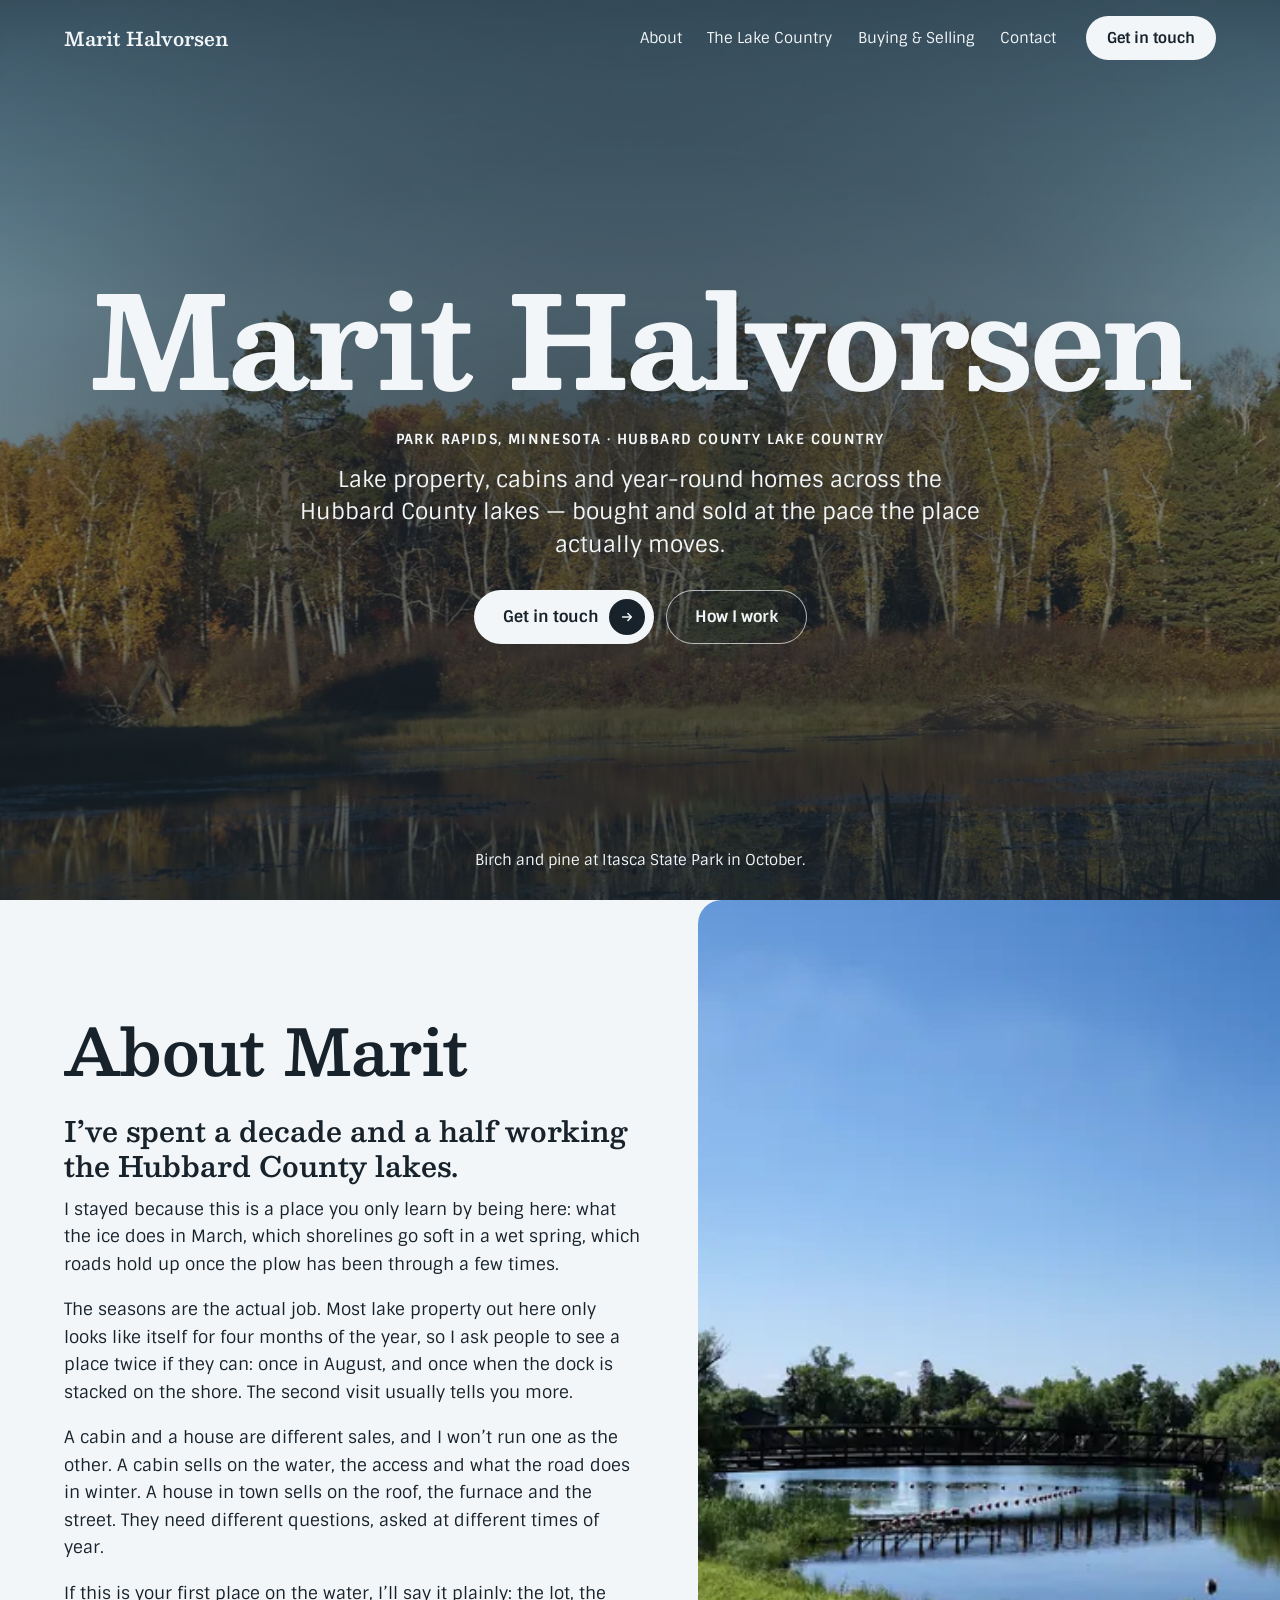
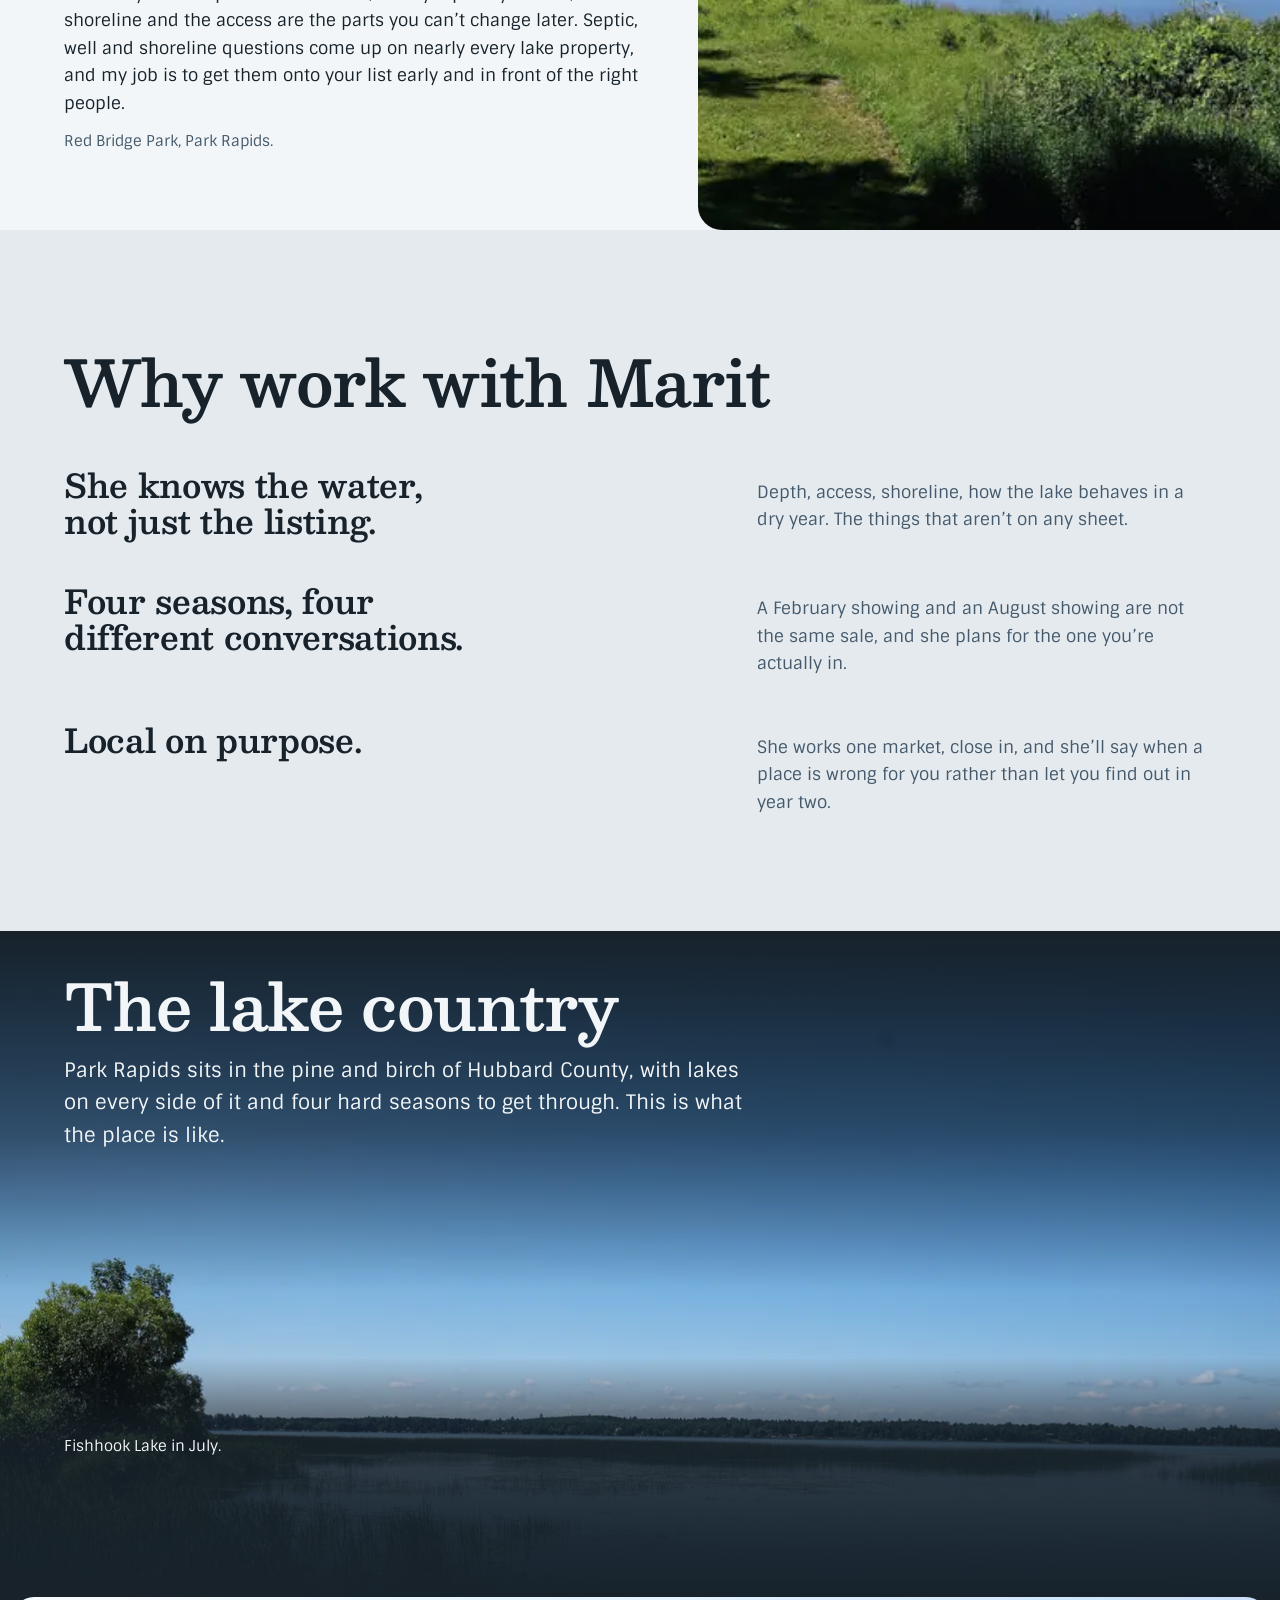
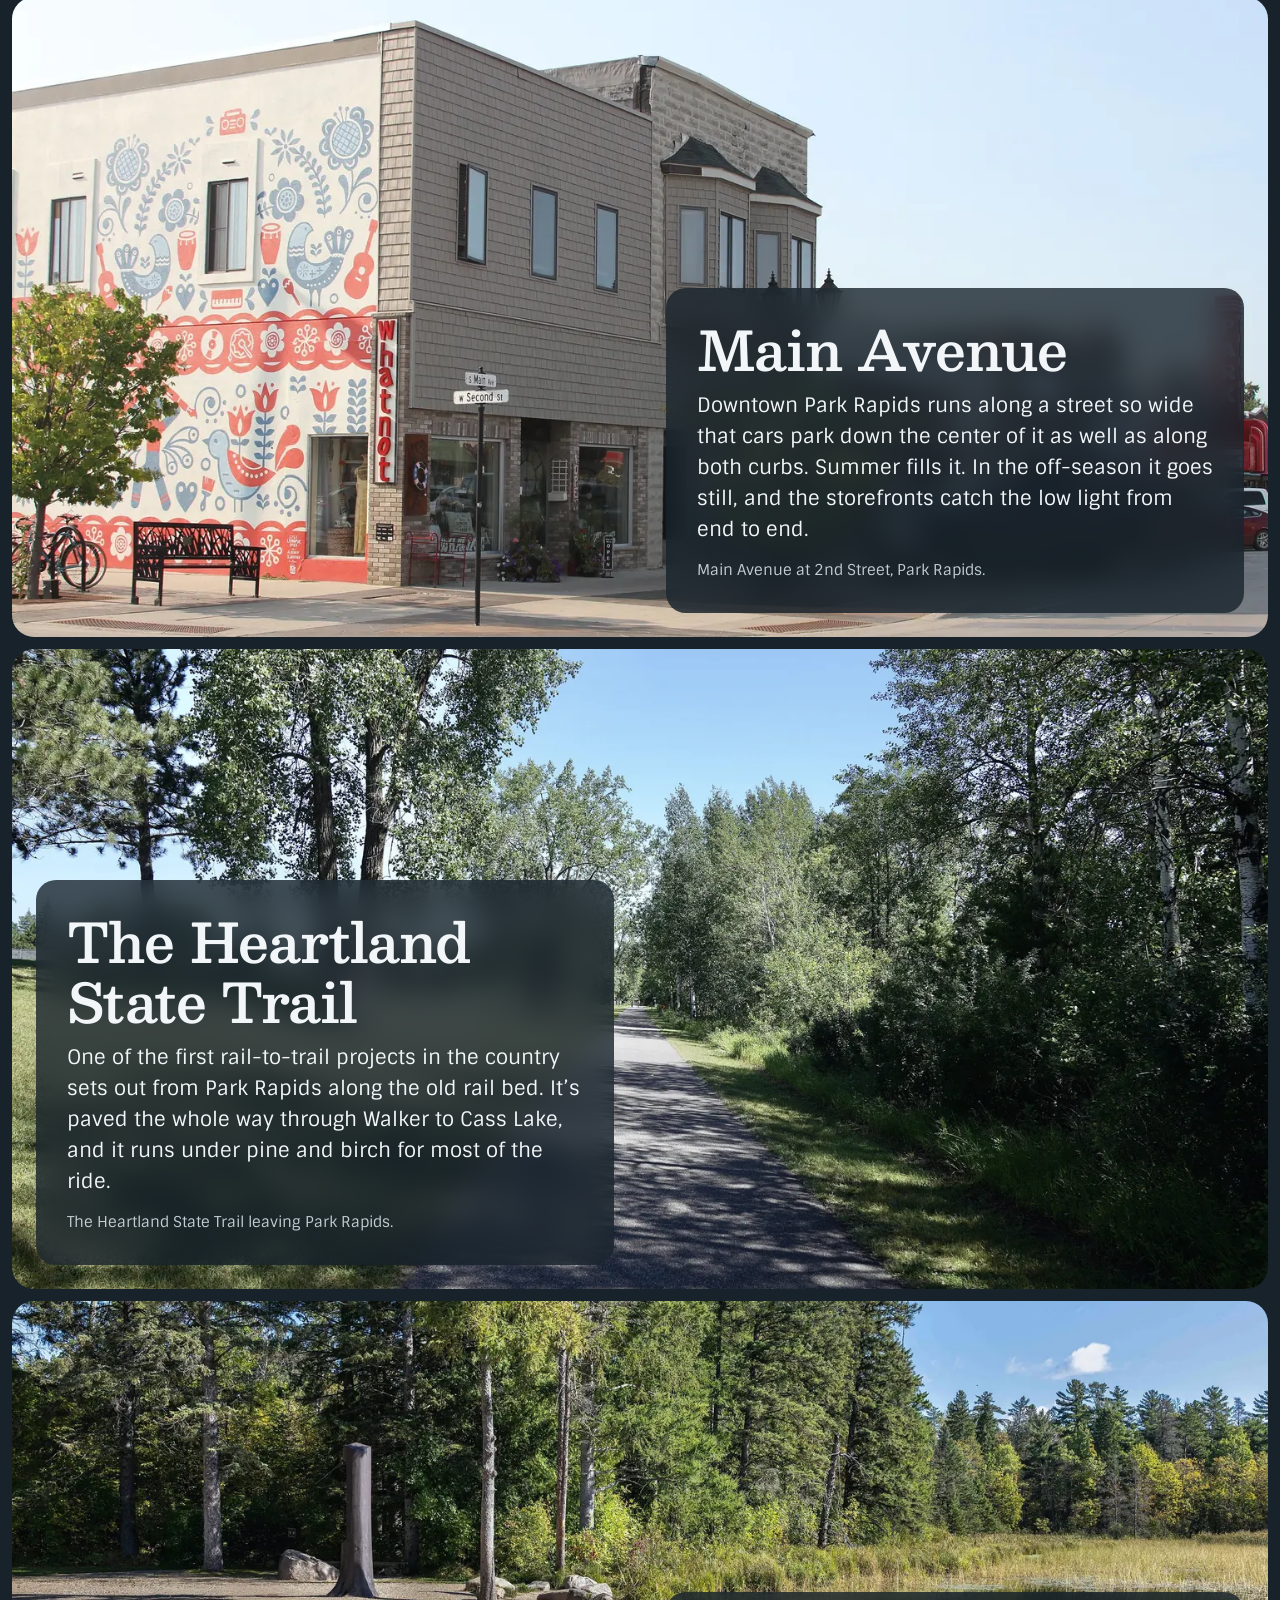
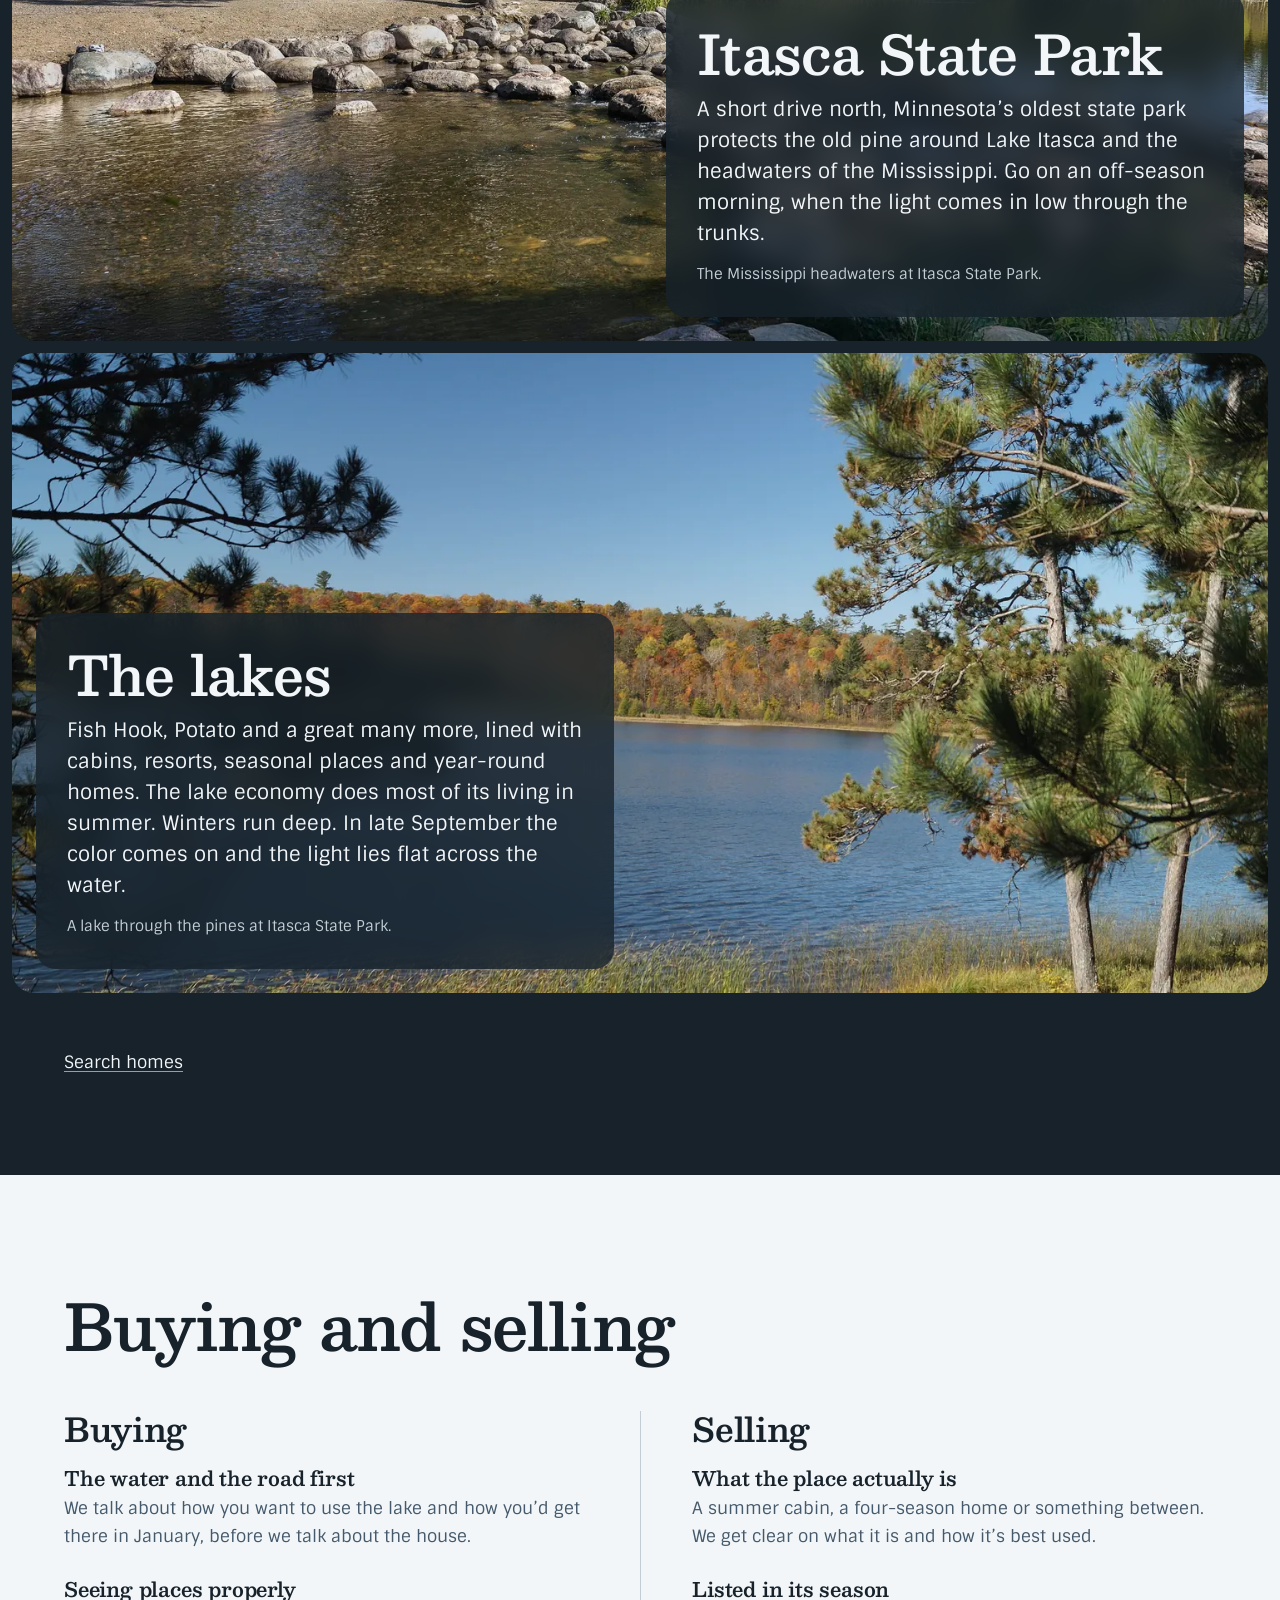
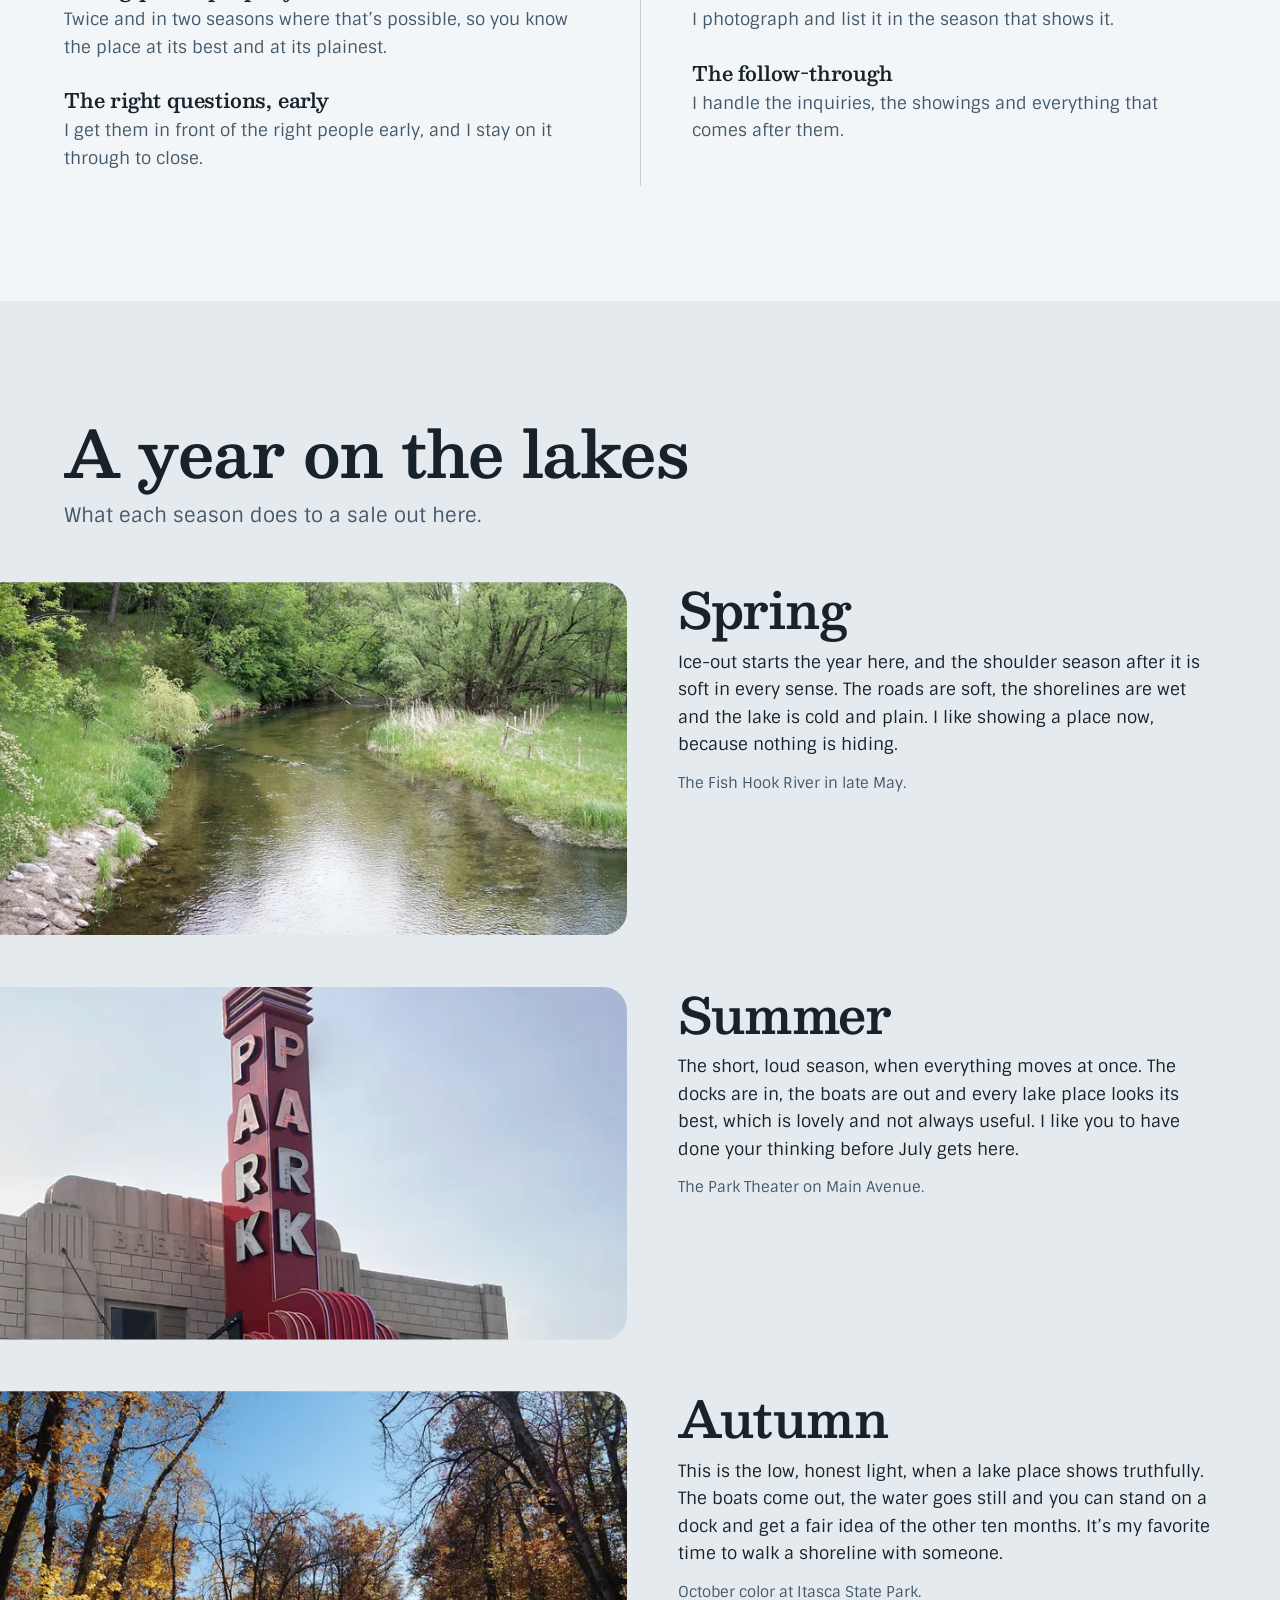
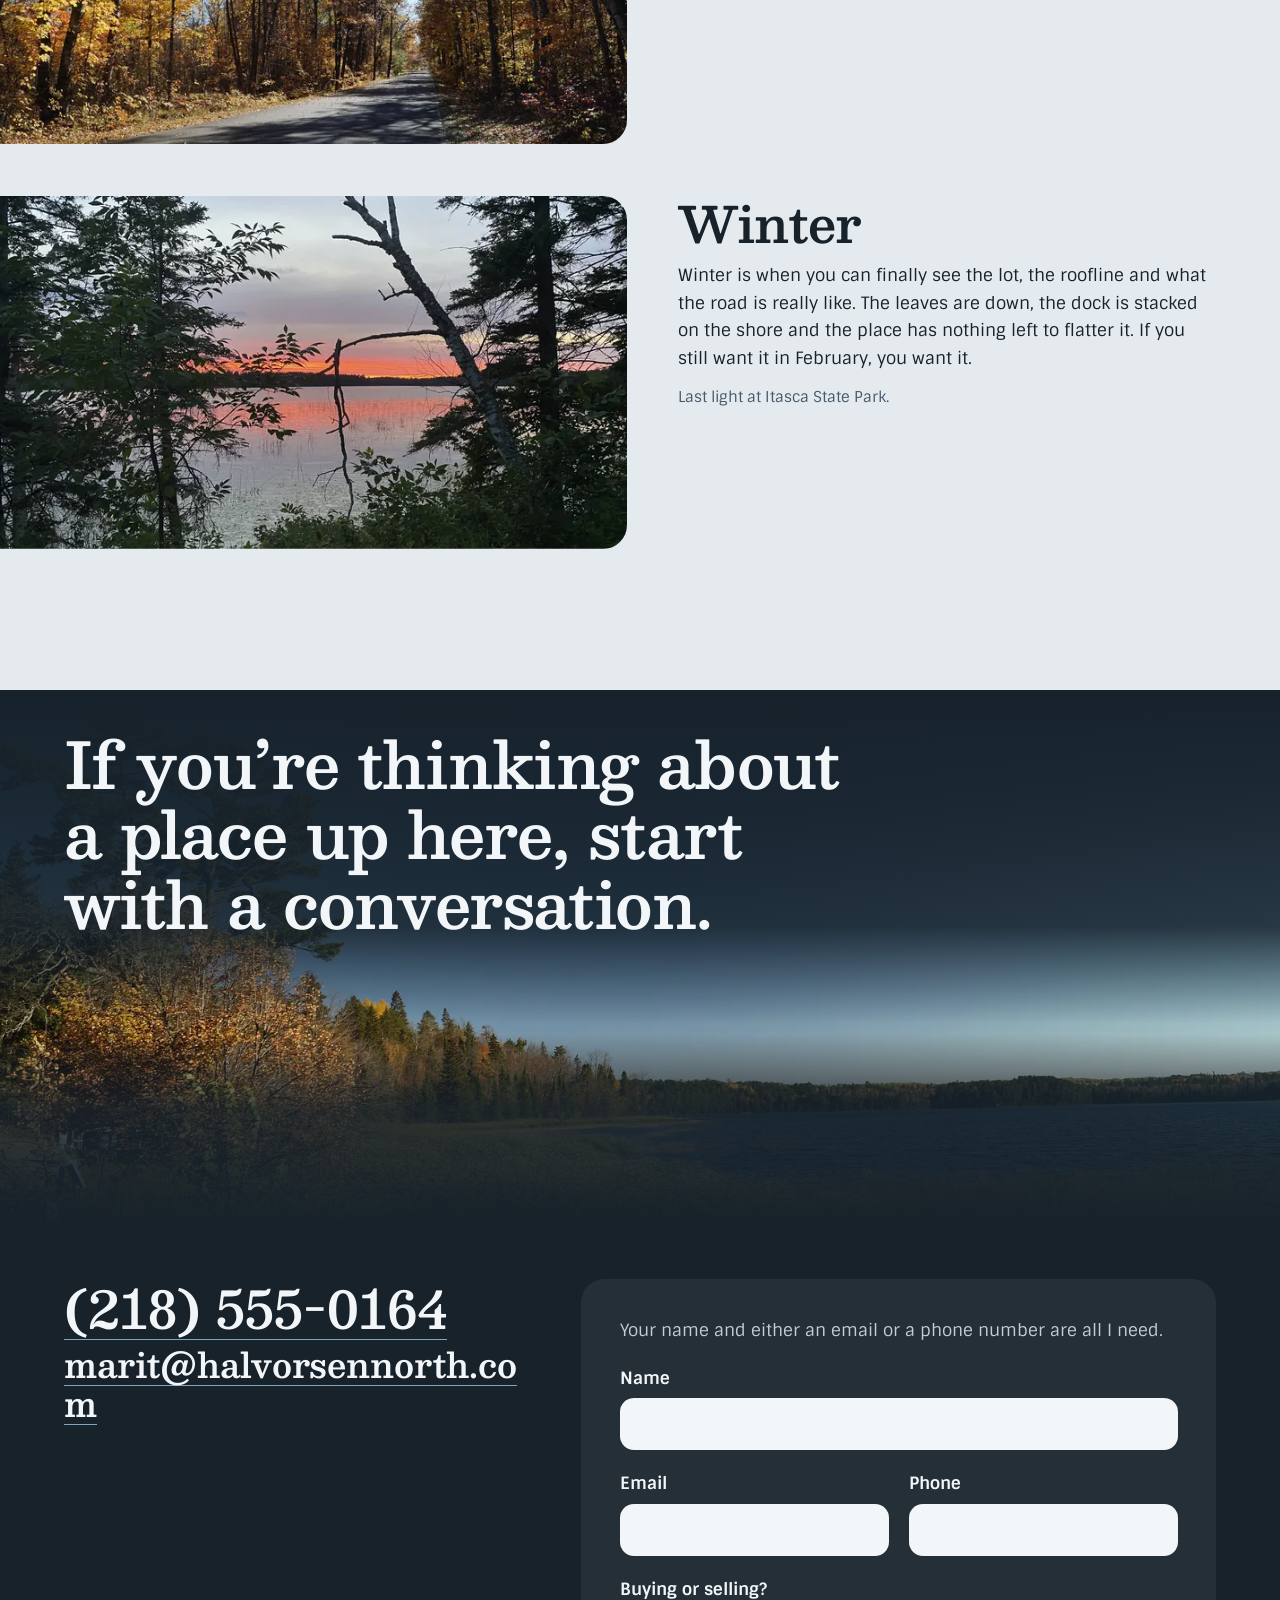
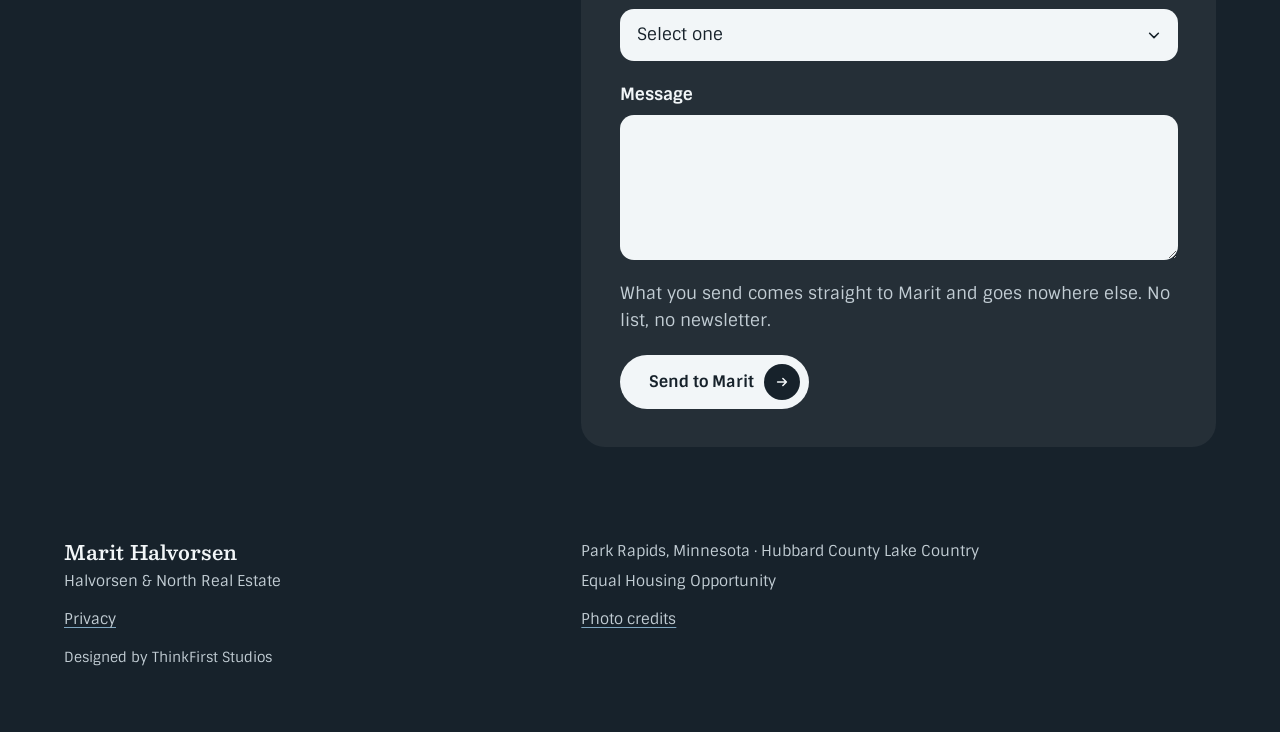
==== index.html @ a9b92ede "Rebuild the UI and motion, and the lake country section Co-Authored-By: Claude Opus 5.5 <noreply@ant" ====
<!-- ThinkFirst Studios sample site. Marit Halvorsen, Halvorsen & North Real Estate, the phone number and the email address are FICTIONAL and used for demonstration only. Not a real agent, brokerage or business. No licence number, statistic or testimonial on this page is real — none are claimed. Photography is real, Creative Commons-licensed work by the photographers credited in the footer, and is of the places captioned. -->
<!DOCTYPE html>
<html lang="en-US">
<head>
  <meta charset="utf-8">
  <meta name="viewport" content="width=device-width, initial-scale=1">
  <title>Marit Halvorsen · Real Estate in Park Rapids and the Hubbard County Lakes</title>
  <meta name="description" content="Lake property, cabins and year-round homes across the Hubbard County lakes in north-central Minnesota, bought and sold at the pace the place actually moves.">
  <meta name="robots" content="noindex, nofollow">
  <link rel="canonical" href="https://halvorsennorth.com/">

  <meta property="og:type" content="website">
  <meta property="og:title" content="Marit Halvorsen · Park Rapids and Hubbard County Real Estate">
  <meta property="og:description" content="Lake property, cabins and year-round homes across the Hubbard County lakes, bought and sold at the pace the place actually moves.">
  <meta property="og:url" content="https://halvorsennorth.com/">
  <meta property="og:image" content="https://halvorsennorth.com/assets/og-card.jpg">
  <meta name="twitter:card" content="summary_large_image">

  <link rel="stylesheet" href="styles.css?v=9">
  <script>document.documentElement.classList.add('js');</script>

  <script type="application/ld+json">
  {
    "@context": "https://schema.org",
    "@type": "RealEstateAgent",
    "name": "Marit Halvorsen",
    "url": "https://halvorsennorth.com/",
    "telephone": "+1-218-555-0164",
    "email": "marit@halvorsennorth.com",
    "areaServed": [
      { "@type": "City", "name": "Park Rapids, Minnesota" },
      { "@type": "AdministrativeArea", "name": "Hubbard County, Minnesota" }
    ]
  }
  </script>
</head>
<body>
  <a class="skip" href="#main">Skip to content</a>

  <header class="site-head site-head--over" data-head>
    <div class="site-head__row">
      <a class="site-head__name" href="#top">Marit Halvorsen</a>
      <button class="site-head__toggle" type="button" aria-expanded="false" aria-controls="site-nav" data-nav-toggle>Menu</button>
      <nav class="site-nav" id="site-nav" aria-label="Main">
        <a href="#about">About</a>
        <a href="#lake-country">The Lake Country</a>
        <a href="#buying-selling">Buying &amp; Selling</a>
        <a href="#contact">Contact</a>
        <a class="btn btn--solid btn--small" href="#contact">Get in touch</a>
      </nav>
    </div>
  </header>

  <main id="main">

    <section class="hero" id="top">
      <img class="hero__photo" src="assets/photos/hero-itasca-1600.webp"
           srcset="assets/photos/hero-itasca-1000.webp 1000w, assets/photos/hero-itasca-1600.webp 1600w, assets/photos/hero-itasca-2400.webp 2400w"
           sizes="100vw" width="2400" height="1600" fetchpriority="high"
           alt="Birch and pine in autumn color along a still shoreline at Itasca State Park, doubled in the water.">
      <div class="hero__top wrap">
        <h1 class="hero__name"><span class="hero__word"><span>Marit</span></span> <span class="hero__word"><span>Halvorsen</span></span></h1>
        <p class="hero__place">Park Rapids, Minnesota · Hubbard County Lake Country</p>
        <p class="hero__line">Lake property, cabins and year-round homes across the Hubbard County lakes — bought and sold at the pace the place actually moves.</p>
        <p class="hero__actions">
          <a class="btn btn--light" href="#contact">Get in touch<span class="btn__arrow" aria-hidden="true"><svg viewBox="0 0 16 16" width="14" height="14" fill="none" stroke="currentColor" stroke-width="1.8" stroke-linecap="round" stroke-linejoin="round"><path d="M3 8h10M9 4l4 4-4 4"/></svg></span></a>
          <a class="btn btn--ghost" href="#about">How I work</a>
        </p>
      </div>
      <div class="hero__foot">
        <p class="hero__caption wrap">Birch and pine at Itasca State Park in October.</p>
      </div>
    </section>

    <section class="band band--mist" id="about" aria-labelledby="about-title">
      <div class="strip strip--about">
        <div class="strip__text prose" data-rise-group>
          <h2 id="about-title" data-rise>About Marit</h2>
          <p data-rise><span class="prose__lead">I’ve spent a decade and a half working the Hubbard County lakes.</span> I stayed because this is a place you only learn by being here: what the ice does in March, which shorelines go soft in a wet spring, which roads hold up once the plow has been through a few times.</p>
          <p data-rise>The seasons are the actual job. Most lake property out here only looks like itself for four months of the year, so I ask people to see a place twice if they can: once in August, and once when the dock is stacked on the shore. The second visit usually tells you more.</p>
          <p data-rise>A cabin and a house are different sales, and I won’t run one as the other. A cabin sells on the water, the access and what the road does in winter. A house in town sells on the roof, the furnace and the street. They need different questions, asked at different times of year.</p>
          <p data-rise>If this is your first place on the water, I’ll say it plainly: the lot, the shoreline and the access are the parts you can’t change later. Septic, well and shoreline questions come up on nearly every lake property, and my job is to get them onto your list early and in front of the right people.</p>
        </div>
        <figure class="strip__photo">
          <div class="strip__img">
            <img src="assets/photos/about-red-bridge-1200.webp"
                 srcset="assets/photos/about-red-bridge-800.webp 800w, assets/photos/about-red-bridge-1200.webp 1200w"
                 sizes="(max-width: 800px) 100vw, 50vw" width="1200" height="800" loading="lazy" decoding="async"
                 alt="A footbridge across the water at Red Bridge Park in Park Rapids, with green banks under a clear sky.">
          </div>
        </figure>
        <p class="strip__cap">Red Bridge Park, Park Rapids.</p>
      </div>
    </section>

    <section class="band band--sky band--ruled" aria-labelledby="why-title">
      <div class="band__top wrap" data-rise-group>
        <h2 id="why-title" data-rise>Why work with Marit</h2>
        <div class="points">
          <div class="point" data-rise>
            <h3>She knows the water, not just the listing.</h3>
            <p>Depth, access, shoreline, how the lake behaves in a dry year. The things that aren’t on any sheet.</p>
          </div>
          <div class="point" data-rise>
            <h3>Four seasons, four different conversations.</h3>
            <p>A February showing and an August showing are not the same sale, and she plans for the one you’re actually in.</p>
          </div>
          <div class="point" data-rise>
            <h3>Local on purpose.</h3>
            <p>She works one market, close in, and she’ll say when a place is wrong for you rather than let you find out in year two.</p>
          </div>
        </div>
      </div>
    </section>

    <section class="band--deep lake" id="lake-country" aria-labelledby="lake-title">
      <div class="vista">
        <img class="vista__photo" src="assets/photos/fishhook-lake-1600.webp"
             srcset="assets/photos/fishhook-lake-1000.webp 1000w, assets/photos/fishhook-lake-1600.webp 1600w, assets/photos/fishhook-lake-2400.webp 2400w"
             sizes="100vw" width="2400" height="1200" loading="lazy" decoding="async"
             alt="Fishhook Lake on a clear summer day, with reeds along the shore and flat blue water.">
        <div class="vista__scrim" aria-hidden="true"></div>
        <div class="vista__top wrap" data-rise-group>
          <h2 id="lake-title" data-rise>The lake country</h2>
          <p data-rise>Park Rapids sits in the pine and birch of Hubbard County, with lakes on every side of it and four hard seasons to get through. This is what the place is like.</p>
        </div>
        <div class="vista__foot">
          <p class="vista__cap wrap">Fishhook Lake in July.</p>
        </div>
      </div>

      <article class="place place--right">
        <img class="place__photo" src="assets/photos/main-avenue-1600.webp"
             srcset="assets/photos/main-avenue-1000.webp 1000w, assets/photos/main-avenue-1600.webp 1600w, assets/photos/main-avenue-2400.webp 2400w"
             sizes="100vw" width="2400" height="1350" loading="lazy" decoding="async"
             alt="The corner of Main Avenue and 2nd Street, with a folk-art mural on a storefront and hanging baskets along the block.">
        <div class="place__text" data-rise-group>
          <h3 data-rise>Main Avenue</h3>
          <p data-rise>Downtown Park Rapids runs along a street so wide that cars park down the center of it as well as along both curbs. Summer fills it. In the off-season it goes still, and the storefronts catch the low light from end to end.</p>
          <p class="place__cap" data-rise>Main Avenue at 2nd Street, Park Rapids.</p>
        </div>
      </article>

      <article class="place">
        <img class="place__photo" src="assets/photos/heartland-trail-1600.webp"
             srcset="assets/photos/heartland-trail-1000.webp 1000w, assets/photos/heartland-trail-1600.webp 1600w, assets/photos/heartland-trail-2400.webp 2400w"
             sizes="100vw" width="2400" height="1350" loading="lazy" decoding="async"
             alt="A paved trail running out of town between mown grass and trees on a summer day.">
        <div class="place__text" data-rise-group>
          <h3 data-rise>The Heartland State Trail</h3>
          <p data-rise>One of the first rail-to-trail projects in the country sets out from Park Rapids along the old rail bed. It’s paved the whole way through Walker to Cass Lake, and it runs under pine and birch for most of the ride.</p>
          <p class="place__cap" data-rise>The Heartland State Trail leaving Park Rapids.</p>
        </div>
      </article>

      <article class="place place--right">
        <img class="place__photo" src="assets/photos/headwaters-1600.webp"
             srcset="assets/photos/headwaters-1000.webp 1000w, assets/photos/headwaters-1600.webp 1600w, assets/photos/headwaters-2400.webp 2400w"
             sizes="100vw" width="2400" height="1350" loading="lazy" decoding="async"
             alt="Boulders laid across shallow water where the Mississippi River leaves Lake Itasca, with pines behind.">
        <div class="place__text" data-rise-group>
          <h3 data-rise>Itasca State Park</h3>
          <p data-rise>A short drive north, Minnesota’s oldest state park protects the old pine around Lake Itasca and the headwaters of the Mississippi. Go on an off-season morning, when the light comes in low through the trunks.</p>
          <p class="place__cap" data-rise>The Mississippi headwaters at Itasca State Park.</p>
        </div>
      </article>

      <article class="place">
        <img class="place__photo" src="assets/photos/lake-pines-1600.webp"
             srcset="assets/photos/lake-pines-1000.webp 1000w, assets/photos/lake-pines-1600.webp 1600w, assets/photos/lake-pines-2400.webp 2400w"
             sizes="100vw" width="2400" height="1350" loading="lazy" decoding="async"
             alt="Blue water and an autumn shoreline seen between the branches of two pines.">
        <div class="place__text" data-rise-group>
          <h3 data-rise>The lakes</h3>
          <p data-rise>Fish Hook, Potato and a great many more, lined with cabins, resorts, seasonal places and year-round homes. The lake economy does most of its living in summer. Winters run deep. In late September the color comes on and the light lies flat across the water.</p>
          <p class="place__cap" data-rise>A lake through the pines at Itasca State Park.</p>
        </div>
      </article>

      <p class="lake__search wrap"><a class="link--ice" href="https://www.zillow.com/park-rapids-mn/" target="_blank" rel="noopener noreferrer">Search homes</a></p>
    </section>

    <section class="band band--mist band--ruled" id="buying-selling" aria-labelledby="buy-title">
      <div class="band__top wrap" data-rise-group>
        <h2 id="buy-title" data-rise>Buying and selling</h2>
        <div class="paths">
          <div class="path" data-rise>
            <h3>Buying</h3>
            <div class="step">
              <h4>The water and the road first</h4>
              <p>We talk about how you want to use the lake and how you’d get there in January, before we talk about the house.</p>
            </div>
            <div class="step">
              <h4>Seeing places properly</h4>
              <p>Twice and in two seasons where that’s possible, so you know the place at its best and at its plainest.</p>
            </div>
            <div class="step">
              <h4>The right questions, early</h4>
              <p>I get them in front of the right people early, and I stay on it through to close.</p>
            </div>
          </div>
          <div class="path" data-rise>
            <h3>Selling</h3>
            <div class="step">
              <h4>What the place actually is</h4>
              <p>A summer cabin, a four-season home or something between. We get clear on what it is and how it’s best used.</p>
            </div>
            <div class="step">
              <h4>Listed in its season</h4>
              <p>I photograph and list it in the season that shows it.</p>
            </div>
            <div class="step">
              <h4>The follow-through</h4>
              <p>I handle the inquiries, the showings and everything that comes after them.</p>
            </div>
          </div>
        </div>
      </div>
    </section>

    <section class="year" aria-labelledby="year-title">
      <div class="year__head wrap" data-rise-group>
        <h2 id="year-title" data-rise>A year on the lakes</h2>
        <p data-rise>What each season does to a sale out here.</p>
      </div>

      <article class="strip strip--season">
        <div class="strip__text" data-rise-group>
          <h3 data-rise>Spring</h3>
          <p data-rise>Ice-out starts the year here, and the shoulder season after it is soft in every sense. The roads are soft, the shorelines are wet and the lake is cold and plain. I like showing a place now, because nothing is hiding.</p>
        </div>
        <figure class="strip__photo">
          <div class="strip__img">
            <img src="assets/photos/season-spring-1200.webp"
                 srcset="assets/photos/season-spring-700.webp 700w, assets/photos/season-spring-1200.webp 1200w"
                 sizes="(max-width: 800px) 100vw, 54vw" width="1200" height="675" loading="lazy" decoding="async"
                 alt="The Fish Hook River curving between bright green banks.">
          </div>
        </figure>
        <p class="strip__cap">The Fish Hook River in late May.</p>
      </article>

      <article class="strip strip--season">
        <div class="strip__text" data-rise-group>
          <h3 data-rise>Summer</h3>
          <p data-rise>The short, loud season, when everything moves at once. The docks are in, the boats are out and every lake place looks its best, which is lovely and not always useful. I like you to have done your thinking before July gets here.</p>
        </div>
        <figure class="strip__photo">
          <div class="strip__img">
            <img src="assets/photos/season-summer-1200.webp"
                 srcset="assets/photos/season-summer-700.webp 700w, assets/photos/season-summer-1200.webp 1200w"
                 sizes="(max-width: 800px) 100vw, 54vw" width="1200" height="675" loading="lazy" decoding="async"
                 alt="The tall red sign of the Park Theater against a summer sky.">
          </div>
        </figure>
        <p class="strip__cap">The Park Theater on Main Avenue.</p>
      </article>

      <article class="strip strip--season">
        <div class="strip__text" data-rise-group>
          <h3 data-rise>Autumn</h3>
          <p data-rise>This is the low, honest light, when a lake place shows truthfully. The boats come out, the water goes still and you can stand on a dock and get a fair idea of the other ten months. It’s my favorite time to walk a shoreline with someone.</p>
        </div>
        <figure class="strip__photo">
          <div class="strip__img">
            <img src="assets/photos/season-autumn-1200.webp"
                 srcset="assets/photos/season-autumn-700.webp 700w, assets/photos/season-autumn-1200.webp 1200w"
                 sizes="(max-width: 800px) 100vw, 54vw" width="1200" height="675" loading="lazy" decoding="async"
                 alt="A paved park road running between trees in full orange and gold.">
          </div>
        </figure>
        <p class="strip__cap">October color at Itasca State Park.</p>
      </article>

      <article class="strip strip--season">
        <div class="strip__text" data-rise-group>
          <h3 data-rise>Winter</h3>
          <p data-rise>Winter is when you can finally see the lot, the roofline and what the road is really like. The leaves are down, the dock is stacked on the shore and the place has nothing left to flatter it. If you still want it in February, you want it.</p>
        </div>
        <figure class="strip__photo">
          <div class="strip__img">
            <img src="assets/photos/season-winter-1200.webp"
                 srcset="assets/photos/season-winter-700.webp 700w, assets/photos/season-winter-1200.webp 1200w"
                 sizes="(max-width: 800px) 100vw, 54vw" width="1200" height="675" loading="lazy" decoding="async"
                 alt="A red band of sunset over a lake, seen through dark silhouetted trees.">
          </div>
        </figure>
        <p class="strip__cap">Last light at Itasca State Park.</p>
      </article>
    </section>

    <section class="band--deep contact" id="contact" aria-labelledby="contact-title">
      <div class="vista vista--contact">
        <img class="vista__photo" src="assets/photos/lake-shore-1600.webp"
             srcset="assets/photos/lake-shore-1000.webp 1000w, assets/photos/lake-shore-1600.webp 1600w, assets/photos/lake-shore-2400.webp 2400w"
             sizes="100vw" width="2400" height="1200" loading="lazy" decoding="async"
             alt="A long lake shore with reeds and autumn color under a deepening blue sky.">
        <div class="vista__scrim" aria-hidden="true"></div>
        <div class="vista__top wrap" data-rise-group>
          <h2 id="contact-title" data-rise>If you’re thinking about a place up here, start with a conversation.</h2>
        </div>
        <div class="vista__foot"></div>
      </div>

      <div class="contact__body wrap">
        <div class="contact__direct">
          <a class="contact__big" href="tel:+12185550164">(218) 555-0164</a>
          <a class="contact__big contact__big--mail" href="mailto:marit@halvorsennorth.com">marit@halvorsennorth.com</a>
        </div>

        <form class="form" action="thanks.html" method="post" novalidate data-form>
          <p class="form__note">Your name and either an email or a phone number are all I need.</p>
          <p class="form__summary" role="alert" hidden data-summary></p>

          <div class="field">
            <label for="f-name">Name</label>
            <input id="f-name" name="name" type="text" autocomplete="name" required aria-describedby="f-name-err">
            <p class="field__err" id="f-name-err" hidden></p>
          </div>
          <div class="form__pair">
            <div class="field">
              <label for="f-email">Email</label>
              <input id="f-email" name="email" type="email" autocomplete="email" aria-describedby="f-email-err">
              <p class="field__err" id="f-email-err" hidden></p>
            </div>
            <div class="field">
              <label for="f-phone">Phone</label>
              <input id="f-phone" name="phone" type="tel" autocomplete="tel" aria-describedby="f-phone-err">
              <p class="field__err" id="f-phone-err" hidden></p>
            </div>
          </div>
          <div class="field">
            <label for="f-intent">Buying or selling?</label>
            <select id="f-intent" name="intent">
              <option value="">Select one</option>
              <option>Buying</option>
              <option>Selling</option>
              <option>Both</option>
              <option>Just looking</option>
            </select>
          </div>
          <div class="field">
            <label for="f-message">Message</label>
            <textarea id="f-message" name="message" rows="5"></textarea>
          </div>

          <p class="form__use">What you send comes straight to Marit and goes nowhere else. No list, no newsletter.</p>
          <button class="btn btn--light" type="submit">Send to Marit<span class="btn__arrow" aria-hidden="true"><svg viewBox="0 0 16 16" width="14" height="14" fill="none" stroke="currentColor" stroke-width="1.8" stroke-linecap="round" stroke-linejoin="round"><path d="M3 8h10M9 4l4 4-4 4"/></svg></span></button>
        </form>
      </div>

      <footer class="site-foot wrap">
        <p class="site-foot__name">Marit Halvorsen</p>
        <p>Park Rapids, Minnesota · Hubbard County Lake Country</p>
        <p>Halvorsen &amp; North Real Estate</p>
        <p>Equal Housing Opportunity</p>
        <p><a class="link--ice" href="privacy.html">Privacy</a></p>
        <details class="credits">
          <summary>Photo credits</summary>
          <p>Photographs cropped and color-adjusted from the originals.</p>
          <ul>
            <li><a href="https://commons.wikimedia.org/wiki/File:DeSoto_Trail_-_52421885729.jpg">Birch and pine at Itasca State Park in October</a>, Crown Star Images, <a href="https://creativecommons.org/licenses/by/2.0/">CC BY 2.0</a></li>
            <li><a href="https://commons.wikimedia.org/wiki/File:Red_Bridge_Park,_city_of_Park_Rapids,_Minnesota.jpg">Red Bridge Park, Park Rapids</a>, Richard N Horne, <a href="https://creativecommons.org/licenses/by-sa/4.0/">CC BY-SA 4.0</a></li>
            <li><a href="https://commons.wikimedia.org/wiki/File:Fishhook_Lake,_Hubbard_County,_Minnesota.jpg">Fishhook Lake in July</a>, Richard N Horne, <a href="https://creativecommons.org/licenses/by-sa/4.0/">CC BY-SA 4.0</a></li>
            <li><a href="https://commons.wikimedia.org/wiki/File:Main_Avenue_at_2nd_Street,_Park_Rapids,_Minnesota-01.jpg">Main Avenue at 2nd Street, Park Rapids</a>, Myotus, <a href="https://creativecommons.org/licenses/by/4.0/">CC BY 4.0</a></li>
            <li><a href="https://commons.wikimedia.org/wiki/File:The_Heartland_State_Trail_leaving_Park_Rapids,_Minnesota.jpg">The Heartland State Trail leaving Park Rapids</a>, Richard N Horne, <a href="https://creativecommons.org/licenses/by-sa/4.0/">CC BY-SA 4.0</a></li>
            <li><a href="https://commons.wikimedia.org/wiki/File:Headwaters_of_the_Mississippi_River_at_Itasca_State_Park.jpg">The Mississippi headwaters at Itasca State Park</a>, Robbschultz69, <a href="https://creativecommons.org/licenses/by-sa/4.0/">CC BY-SA 4.0</a></li>
            <li><a href="https://commons.wikimedia.org/wiki/File:Itasca_State_Park,_October_2022_DSC06959.jpg">A lake through the pines at Itasca State Park</a>, Crown Star Images, <a href="https://creativecommons.org/licenses/by/2.0/">CC BY 2.0</a></li>
            <li><a href="https://commons.wikimedia.org/wiki/File:Fish_Hook_River.jpg">The Fish Hook River in late May</a>, Tim Kiser (w:User:Malepheasant), <a href="https://creativecommons.org/licenses/by-sa/2.5/">CC BY-SA 2.5</a></li>
            <li><a href="https://commons.wikimedia.org/wiki/File:Park_Theater,_Park_Rapids,_Minnesota-01.jpg">The Park Theater on Main Avenue</a>, Myotus, <a href="https://creativecommons.org/licenses/by/4.0/">CC BY 4.0</a></li>
            <li><a href="https://commons.wikimedia.org/wiki/File:Itasca_State_Park,_October_2022_DSC07098.jpg">October color at Itasca State Park</a>, Crown Star Images, <a href="https://creativecommons.org/licenses/by/2.0/">CC BY 2.0</a></li>
            <li><a href="https://commons.wikimedia.org/wiki/File:Itasca_Biological_Station_and_Laboratories_Picture_1.jpg">Last light at Itasca State Park</a>, Hieuntran, <a href="https://creativecommons.org/publicdomain/zero/1.0/">CC0</a></li>
            <li><a href="https://commons.wikimedia.org/wiki/File:Itasca_State_Park,_October_2022_DSC07176.jpg">Lake shore at Itasca State Park</a>, Crown Star Images, <a href="https://creativecommons.org/licenses/by/2.0/">CC BY 2.0</a></li>
          </ul>
        </details>
        <p class="site-foot__credit">Designed by ThinkFirst Studios</p>
      </footer>
    </section>

  </main>

  <div class="callbar">
    <a href="tel:+12185550164">Call</a>
    <a href="mailto:marit@halvorsennorth.com">Email</a>
  </div>

  <script src="script.js?v=9"></script>
</body>
</html>
---- styles.css ----
/* Marit Halvorsen. Bands that stack like landscape, with photographs running to the page edge. */

@font-face {
  font-family: "Besley";
  src: url("assets/fonts/besley-variable.woff2") format("woff2");
  font-weight: 400 900;
  font-style: normal;
  font-display: swap;
}
@font-face {
  font-family: "Sintony";
  src: url("assets/fonts/sintony-400.woff2") format("woff2");
  font-weight: 400;
  font-style: normal;
  font-display: swap;
}
@font-face {
  font-family: "Sintony";
  src: url("assets/fonts/sintony-700.woff2") format("woff2");
  font-weight: 700;
  font-style: normal;
  font-display: swap;
}

:root {
  --sky: #E4EAEE;
  --mist: #F2F6F8;
  --deep: #17222B;
  --steel: #44596B;
  --rule: #C2CDD4;
  --ice: #7FA6BF;

  --slab: "Besley", Rockwell, Georgia, serif;
  --sans: "Sintony", "Segoe UI", Helvetica, Arial, sans-serif;

  --gutter: clamp(20px, 5vw, 72px);
  --measure: 1480px;
  --edge: max(var(--gutter), calc((100vw - var(--measure)) / 2));
  --head-h: 76px;
  --ease: cubic-bezier(0.2, 0.7, 0.2, 1);
}

*, *::before, *::after { box-sizing: border-box; }

html {
  -webkit-text-size-adjust: 100%;
  scroll-behavior: smooth;
  scroll-padding-top: 64px;
}

body {
  margin: 0;
  background: var(--sky);
  color: var(--deep);
  font-family: var(--sans);
  font-size: 1.0625rem;
  line-height: 1.62;
  overflow-x: clip;
}

img { display: block; max-width: 100%; height: auto; }

h1, h2, h3, h4 {
  margin: 0;
  font-family: var(--slab);
  font-weight: 600;
  line-height: 1.1;
  letter-spacing: -0.01em;
  text-wrap: balance;
}

h2 { font-size: clamp(2.25rem, 1.5rem + 3.1vw, 4rem); }
h3 { font-size: clamp(1.5rem, 1.25rem + 1vw, 2.125rem); }
h4 { font-size: 1.25rem; }

p { margin: 0; }

a {
  color: inherit;
  text-decoration-line: underline;
  text-decoration-color: var(--ice);
  text-decoration-thickness: 1px;
  text-underline-offset: 0.2em;
  transition: text-decoration-thickness 200ms var(--ease), text-decoration-color 200ms var(--ease);
}
a:hover { text-decoration-thickness: 3px; }

:focus-visible {
  outline: 2px solid var(--ice);
  outline-offset: 2px;
  box-shadow: 0 0 0 2px var(--deep);
}

.wrap {
  width: min(100% - 2 * var(--gutter), var(--measure));
  margin-inline: auto;
}

.skip {
  position: absolute;
  left: 12px;
  top: -80px;
  z-index: 60;
  padding: 12px 16px;
  background: var(--deep);
  color: var(--mist);
}
.skip:focus { top: 12px; }

/* Buttons */

.btn {
  display: inline-flex;
  align-items: center;
  justify-content: center;
  gap: 10px;
  min-height: 52px;
  padding: 8px 28px;
  border: 1px solid transparent;
  border-radius: 999px;
  font: 700 1rem/1.2 var(--sans);
  text-decoration: none;
  white-space: nowrap;
  cursor: pointer;
  transition: background-color 240ms var(--ease), color 240ms var(--ease), border-color 240ms var(--ease), transform 240ms var(--ease);
}
.btn:active { transform: scale(0.97); }
.btn:has(.btn__arrow) { padding-right: 8px; }
.btn--small { min-height: 44px; padding: 6px 20px; font-size: 0.9375rem; }

.btn__arrow {
  display: inline-flex;
  align-items: center;
  justify-content: center;
  width: 36px;
  height: 36px;
  border-radius: 50%;
  background: var(--deep);
  color: var(--mist);
  transition: transform 280ms var(--ease);
}
.btn:hover .btn__arrow { transform: translateX(3px); }

.btn--solid { color: var(--mist); background-color: var(--deep); }
.btn--solid:hover { background-color: var(--steel); }

.btn--outline { color: var(--deep); border-color: var(--deep); background-color: transparent; }
.btn--outline:hover { background-color: var(--deep); color: var(--mist); }

.btn--ghost {
  color: var(--mist);
  border-color: rgba(242, 246, 248, 0.7);
  background-color: rgba(23, 34, 43, 0.18);
  -webkit-backdrop-filter: blur(6px);
  backdrop-filter: blur(6px);
}
.btn--ghost:hover { background-color: var(--mist); border-color: var(--mist); color: var(--deep); }

.btn--light { color: var(--deep); background-color: var(--mist); }
.btn--light:hover { background-color: #fff; }

/* Header */

.site-head {
  position: sticky;
  top: 0;
  z-index: 40;
  background: rgba(242, 246, 248, 0.88);
  -webkit-backdrop-filter: blur(14px);
  backdrop-filter: blur(14px);
  transition: background-color 320ms var(--ease), box-shadow 320ms var(--ease), color 320ms var(--ease);
}
.site-head.is-condensed { box-shadow: 0 10px 30px rgba(23, 34, 43, 0.08); }

.site-head--over { position: fixed; left: 0; right: 0; }
.site-head--over:not(.is-condensed):not(.is-open) {
  background: transparent;
  -webkit-backdrop-filter: none;
  backdrop-filter: none;
  color: var(--mist);
}
.site-head--over:not(.is-condensed):not(.is-open) .btn--solid { background-color: var(--mist); color: var(--deep); }
.site-head--over:not(.is-condensed):not(.is-open) .site-head__toggle { border-color: rgba(242, 246, 248, 0.7); color: var(--mist); }

.site-head__row {
  display: flex;
  align-items: center;
  justify-content: space-between;
  gap: 24px;
  width: min(100% - 2 * var(--gutter), var(--measure));
  min-height: var(--head-h);
  margin-inline: auto;
  transition: min-height 280ms var(--ease);
}
.is-condensed .site-head__row { min-height: 60px; }

.site-head__name {
  display: inline-flex;
  align-items: center;
  min-height: 44px;
  font: 600 1.1875rem/1 var(--slab);
  text-decoration: none;
}

.site-head__toggle {
  min-height: 44px;
  min-width: 44px;
  padding: 8px 18px;
  border: 1px solid var(--deep);
  border-radius: 999px;
  background: none;
  color: var(--deep);
  font: 700 0.9375rem/1 var(--sans);
  cursor: pointer;
  transition: color 240ms var(--ease), border-color 240ms var(--ease);
}

.site-nav {
  position: absolute;
  top: 100%;
  left: 12px;
  right: 12px;
  display: none;
  flex-direction: column;
  padding: 10px 20px 20px;
  border-radius: 20px;
  background: var(--mist);
  color: var(--deep);
  box-shadow: 0 18px 40px rgba(23, 34, 43, 0.18);
}
.site-nav.is-open { display: flex; animation: drop 260ms var(--ease) both; }
.site-nav a:not(.btn) {
  position: relative;
  display: flex;
  align-items: center;
  min-height: 48px;
  text-decoration: none;
}
.site-nav .btn { margin-top: 8px; }

@keyframes drop { from { opacity: 0; transform: translateY(-8px); } }

/* Reveal */

.js [data-rise] {
  opacity: 0;
  transform: translateY(26px);
  transition: opacity 800ms var(--ease), transform 800ms var(--ease);
}
.js .is-risen [data-rise] { opacity: 1; transform: none; }

.js .strip__img { clip-path: inset(10% 0 10% 0); transition: clip-path 1100ms var(--ease); }
.js .is-in .strip__img { clip-path: inset(0); }
.js .strip__img img { scale: 1.14; transition: scale 1500ms var(--ease); }
.js .is-in .strip__img img { scale: 1; }
.strip__photo:hover .strip__img img { scale: 1.035; }

/* Hero */

.hero {
  position: relative;
  display: grid;
  align-content: center;
  justify-items: center;
  min-height: max(100svh, 640px);
  overflow: hidden;
  background: var(--deep);
  color: var(--mist);
  text-align: center;
}

.hero::after {
  content: "";
  position: absolute;
  inset: 0;
  z-index: 1;
  background:
    radial-gradient(ellipse 70% 58% at 50% 48%, rgba(23, 34, 43, 0.62) 0%, rgba(23, 34, 43, 0.4) 55%, rgba(23, 34, 43, 0) 100%),
    linear-gradient(to bottom, rgba(23, 34, 43, 0.72) 0%, rgba(23, 34, 43, 0.3) 34%, rgba(23, 34, 43, 0.3) 66%, rgba(23, 34, 43, 0.8) 100%);
}

.hero__photo {
  position: absolute;
  z-index: 0;
  inset: 0;
  width: 100%;
  max-width: none;
  height: 100%;
  object-fit: cover;
  object-position: 50% 82%;
  scale: 1.1;
  translate: 0 var(--py, 0);
  animation: settle 2200ms var(--ease) both;
}

@keyframes settle { from { scale: 1.2; opacity: 0.4; } }
@keyframes word { from { transform: translateY(108%); } }
@keyframes rise { from { opacity: 0; transform: translateY(18px); } }

.hero__top {
  position: relative;
  z-index: 2;
  padding-block: calc(var(--head-h) + 12px) 136px;
}

.hero__name {
  font-size: clamp(3.25rem, 1.2rem + 9vw, 9rem);
  font-weight: 700;
  line-height: 1.02;
  letter-spacing: -0.02em;
}

.hero__word { display: inline-block; overflow: hidden; vertical-align: top; padding-bottom: 0.06em; }
.hero__word > span { display: inline-block; animation: word 1100ms var(--ease) both 150ms; }
.hero__word + .hero__word > span { animation-delay: 260ms; }

.hero__place {
  margin-top: 18px;
  color: var(--mist);
  font-size: 0.875rem;
  font-weight: 700;
  line-height: 1.5;
  letter-spacing: 0.1em;
  text-transform: uppercase;
  animation: rise 800ms var(--ease) both 620ms;
}

.hero__line {
  max-width: 32em;
  margin: 14px auto 0;
  font-size: clamp(1.0625rem, 1rem + 0.45vw, 1.375rem);
  line-height: 1.5;
  animation: rise 800ms var(--ease) both 740ms;
}

.hero__actions {
  display: flex;
  flex-wrap: wrap;
  justify-content: center;
  gap: 12px;
  margin-top: 28px;
  animation: rise 800ms var(--ease) both 860ms;
}

.hero__foot { position: absolute; z-index: 2; left: 0; right: 0; bottom: 0; }

.hero__caption {
  padding-bottom: 92px;
  color: var(--mist);
  font-size: 0.9375rem;
  animation: rise 800ms var(--ease) both 1100ms;
}

/* Bands */

.band { position: relative; }
.band--mist { background: var(--mist); }
.band--sky { background: var(--sky); }
.band--deep { background: var(--deep); color: var(--mist); }

.band__top { padding-block: clamp(64px, 9vw, 128px); }

/* Strips: text beside a photograph that bleeds to the page edge */

.strip {
  position: relative;
  display: grid;
  grid-template-columns: minmax(0, 1fr);
}

.strip__text { padding-inline: var(--gutter); }
.strip__text h3 + p { margin-top: 12px; }

.strip__photo {
  position: relative;
  margin: 28px var(--gutter) 0;
}
.strip__img { overflow: hidden; height: 100%; border-radius: 20px; }
.strip__img img { width: 100%; height: 100%; object-fit: cover; object-position: center 70%; aspect-ratio: 2 / 1; }

.strip__cap {
  padding: 10px var(--gutter) 0;
  color: var(--steel);
  font-size: 0.9375rem;
}

.prose h2 { margin-bottom: 28px; }
.prose p { max-width: 34em; }
.prose p + p { margin-top: 1.05em; }
.prose__lead {
  display: block;
  margin-bottom: 0.45em;
  font: 600 clamp(1.375rem, 1.2rem + 0.8vw, 1.75rem)/1.25 var(--slab);
}

.strip--about { padding-top: clamp(64px, 9vw, 128px); padding-bottom: 28px; }
.strip--about .strip__img img { aspect-ratio: 3 / 2; }

/* Why */

.points { margin-top: clamp(32px, 4vw, 56px); }

.point + .point { margin-top: clamp(28px, 3.6vw, 44px); }
.point p { max-width: 34em; margin-top: 8px; color: var(--steel); }

/* Lake country */

.vista {
  position: relative;
  display: grid;
  grid-template-rows: 74fr 26fr;
  min-height: clamp(460px, 52vw, 780px);
  overflow: hidden;
}

.vista__photo {
  position: absolute;
  z-index: 0;
  left: 0;
  top: 0;
  width: 100%;
  max-width: none;
  height: 120%;
  object-fit: cover;
  translate: 0 var(--py, 0);
}

.vista__scrim {
  position: absolute;
  inset: 0;
  z-index: 1;
  background:
    linear-gradient(to bottom, var(--deep) 0%, rgba(23, 34, 43, 0.82) 48%, rgba(23, 34, 43, 0) 70%),
    linear-gradient(to top, var(--deep) 0%, rgba(23, 34, 43, 0.82) 22%, rgba(23, 34, 43, 0) 36%);
}

.vista__top {
  position: relative;
  z-index: 2;
  padding-block: clamp(20px, 3vw, 40px);
}
.vista__top p { max-width: 34em; margin-top: 14px; font-size: clamp(1.0625rem, 1rem + 0.4vw, 1.25rem); }

.vista__foot { position: relative; z-index: 2; }
.vista__cap { padding-top: 10px; color: var(--mist); font-size: 0.9375rem; }

.place { position: relative; margin: 0 12px 12px; overflow: hidden; border-radius: 22px; background: rgba(242, 246, 248, 0.06); }

.place__photo { width: 100%; height: auto; aspect-ratio: 3 / 2; object-fit: cover; }

.place__text { padding: 24px var(--gutter) clamp(40px, 8vw, 64px); }
.place__text h3 { font-size: clamp(2rem, 1.3rem + 2.6vw, 3.75rem); }
.place__text p { margin-top: 12px; font-size: clamp(1.0625rem, 1rem + 0.35vw, 1.25rem); line-height: 1.55; }
.place__text .place__cap { margin-top: 14px; color: var(--rule); font-size: 0.9375rem; }

.lake__search { padding-block: clamp(20px, 3vw, 36px) clamp(56px, 7vw, 96px); }
.link--ice { display: inline-flex; align-items: center; min-height: 44px; }

/* Buying and selling */

.paths { margin-top: clamp(32px, 4vw, 56px); }
.path + .path { margin-top: 48px; }
.path > h3 { padding-bottom: 6px; }

.step { padding-block: 14px; }
.step p { margin-top: 6px; color: var(--steel); }

/* A year on the lakes */

.year { background: var(--sky); padding-bottom: clamp(56px, 7vw, 104px); }
.year__head { padding-block: clamp(64px, 9vw, 128px) clamp(32px, 4vw, 56px); }
.year__head p { margin-top: 12px; color: var(--steel); font-size: clamp(1.0625rem, 1rem + 0.4vw, 1.25rem); }

.strip--season { padding-bottom: clamp(44px, 6vw, 72px); }
.strip--season h3 { font-size: clamp(2rem, 1.5rem + 2vw, 3.25rem); }
.strip--season .strip__img img { aspect-ratio: 16 / 9; }

/* Contact */

.vista--contact { min-height: clamp(380px, 42vw, 620px); }
.vista--contact h2 { max-width: 16em; }

.contact__body {
  display: grid;
  gap: 48px;
  padding-block: clamp(32px, 4vw, 56px) clamp(40px, 5vw, 64px);
}

.contact__direct { display: grid; gap: 6px; align-content: start; }

.contact__big {
  display: inline-flex;
  align-items: center;
  justify-self: start;
  max-width: 100%;
  min-height: 48px;
  font: 600 clamp(1.875rem, 1.3rem + 2.4vw, 3.25rem)/1.15 var(--slab);
  overflow-wrap: anywhere;
}
.contact__big--mail { font-size: clamp(1.25rem, 0.95rem + 1.5vw, 2.125rem); }

.form {
  display: grid;
  gap: 20px;
  min-width: 0;
  padding: clamp(22px, 3vw, 40px);
  border-radius: 24px;
  background: rgba(242, 246, 248, 0.06);
}
.form__note { color: var(--rule); }
.form__pair { display: grid; gap: 20px; }

.form__summary {
  padding: 12px 16px;
  border-radius: 12px;
  background: rgba(127, 166, 191, 0.18);
  font-weight: 700;
}

.field { display: grid; gap: 6px; min-width: 0; align-content: start; }
.field label { font-weight: 700; }

.field input,
.field select,
.field textarea {
  width: 100%;
  min-height: 52px;
  padding: 12px 16px;
  border: 1px solid transparent;
  border-radius: 14px;
  background: var(--mist);
  color: var(--deep);
  font: 400 1.0625rem/1.4 var(--sans);
  transition: box-shadow 220ms var(--ease), background-color 220ms var(--ease);
}
.field select {
  -webkit-appearance: none;
  appearance: none;
  padding-right: 44px;
  background-image: url("data:image/svg+xml,%3Csvg xmlns='http://www.w3.org/2000/svg' width='14' height='14' viewBox='0 0 16 16' fill='none' stroke='%2317222B' stroke-width='1.8' stroke-linecap='round' stroke-linejoin='round'%3E%3Cpath d='M3 6l5 5 5-5'/%3E%3C/svg%3E");
  background-repeat: no-repeat;
  background-position: right 16px center;
}
.field input:hover,
.field select:hover,
.field textarea:hover { background-color: #fff; }
.field textarea { resize: vertical; }
.field input:focus-visible,
.field select:focus-visible,
.field textarea:focus-visible { outline: none; box-shadow: 0 0 0 3px var(--ice); }
.field [aria-invalid="true"] { box-shadow: 0 0 0 2px var(--ice); }
.field__err { font-weight: 700; font-size: 0.9375rem; }

.form__use { color: var(--rule); }
.form .btn { justify-self: start; }

.site-foot {
  display: grid;
  gap: 4px;
  padding-block: 28px clamp(40px, 5vw, 64px);
  color: var(--rule);
  font-size: 0.9375rem;
}
.site-foot__name { color: var(--mist); font: 600 1.25rem/1.3 var(--slab); }
.site-foot__credit { margin-top: 10px; font-size: 0.875rem; }

.credits summary { display: flex; align-items: center; min-height: 44px; cursor: pointer; text-decoration: underline; text-decoration-color: var(--ice); text-underline-offset: 0.2em; }
.credits ul { margin: 6px 0 8px; padding-left: 1.1em; }
.credits li + li { margin-top: 4px; }
.credits p { margin-bottom: 6px; }

/* Floating call and email bar on phones */

.callbar {
  position: fixed;
  z-index: 30;
  left: 12px;
  right: 12px;
  bottom: 12px;
  display: grid;
  grid-template-columns: 1fr 1fr;
  gap: 6px;
  padding: 6px;
  border-radius: 999px;
  background: rgba(23, 34, 43, 0.86);
  -webkit-backdrop-filter: blur(14px);
  backdrop-filter: blur(14px);
  box-shadow: 0 14px 34px rgba(23, 34, 43, 0.3);
}
.callbar a {
  display: flex;
  align-items: center;
  justify-content: center;
  min-height: 48px;
  border-radius: 999px;
  color: var(--mist);
  font-weight: 700;
  text-decoration: none;
}
.callbar a:first-child { background: var(--mist); color: var(--deep); }

body { padding-bottom: 76px; }

/* Plain inner pages */

.page { min-height: 70svh; background: var(--mist); }
.page__title { font-size: clamp(2.25rem, 1.5rem + 3.1vw, 4rem); max-width: 16em; }
.page__head { position: relative; padding-block: clamp(56px, 8vw, 112px) clamp(32px, 4vw, 56px); }
.page__body { padding-block: 0 clamp(64px, 8vw, 112px); }
.page__body > * { max-width: 36em; }
.page__body h2 { margin-top: 1.6em; font-size: 1.5rem; }
.page__body p { margin-top: 0.7em; }
.page__body ul { margin: 0.7em 0 0; padding-left: 1.2em; }
.page__body li + li { margin-top: 0.35em; }
.page__lede { margin-top: 14px; max-width: 34em; color: var(--steel); font-size: clamp(1.0625rem, 1rem + 0.4vw, 1.25rem); }
.page__photo { width: 100%; height: clamp(180px, 28vw, 380px); object-fit: cover; object-position: 50% 76%; }

/* Tablet and up */

@media (min-width: 800px) {
  .callbar { display: none; }
  body { padding-bottom: 0; }

  .hero__name { font-size: min(10vw, 9rem, 21svh); }
  .hero__top { padding-bottom: 72px; }
  .hero__caption { padding-bottom: 28px; }

  .strip {
    grid-template-rows: 1fr 1fr;
    column-gap: clamp(32px, 4vw, 72px);
  }
  .strip__text { grid-row: 1; align-self: end; padding-inline: 0; }
  .strip__cap { grid-row: 2; align-self: start; padding: 12px 0 0; }
  .strip__photo { grid-row: 1 / 3; width: 100%; margin: 0; }
  .strip--about .strip__img { border-radius: 24px 0 0 24px; }
  .strip--season .strip__img { border-radius: 0 24px 24px 0; }
  .strip__img { position: absolute; inset: 0; }
  .strip__img img { aspect-ratio: auto; }

  /* Text left, photograph bleeding right */
  .strip--about {
    grid-template-columns: minmax(0, 5fr) minmax(0, 7fr);
    padding-left: var(--edge);
  }
  .strip--about .strip__text,
  .strip--about .strip__cap { grid-column: 1; }
  .strip--about .strip__photo { grid-column: 2; }

  .strip--about {
    grid-template-columns: minmax(0, 1fr) minmax(0, 1fr);
    grid-template-rows: auto 1fr;
    padding-top: 0;
    padding-bottom: 0;
  }
  .strip--about .strip__text { align-self: start; padding-top: clamp(64px, 9vw, 128px); }
  .strip--about .strip__cap { padding-bottom: clamp(48px, 6vw, 96px); }

  /* The lake country: photographs edge to edge, copy laid over them */
  .place {
    display: flex;
    align-items: flex-end;
    min-height: clamp(540px, 50vw, 800px);
    overflow: hidden;
  }
  .place__photo {
    position: absolute;
    inset: 0;
    height: 100%;
    aspect-ratio: auto;
    max-width: none;
    scale: 1.06;
    translate: 0 var(--py, 0);
  }
  .js .place__photo { scale: 1.16; transition: scale 1800ms var(--ease); }
  .js .place.is-in .place__photo { scale: 1.06; }
  .place__text {
    position: relative;
    z-index: 1;
    width: min(46%, 37rem);
    margin: 0 0 24px 24px;
    padding: clamp(24px, 2.4vw, 36px);
    border-radius: 20px;
    background: rgba(23, 34, 43, 0.78);
    -webkit-backdrop-filter: blur(14px);
    backdrop-filter: blur(14px);
  }
  .place--right .place__text { margin-left: auto; margin-right: 24px; }
  .strip--about .strip__photo { aspect-ratio: auto; }

  /* Photograph bleeding left, text right */
  .strip--season {
    grid-template-columns: minmax(0, 7fr) minmax(0, 6fr);
    padding-right: var(--edge);
    padding-bottom: clamp(32px, 4vw, 56px);
  }
  .strip--season .strip__photo { grid-column: 1; aspect-ratio: 16 / 9; }
  .strip--season .strip__text,
  .strip--season .strip__cap { grid-column: 2; }

  .point {
    display: grid;
    grid-template-columns: minmax(0, 7fr) minmax(0, 5fr);
    gap: clamp(24px, 4vw, 72px);
    align-items: baseline;
  }
  .point p { margin-top: 0; }

  .paths {
    display: grid;
    grid-template-columns: 1fr 1fr;
  }
  .path + .path {
    margin-top: 0;
    padding-left: clamp(28px, 4vw, 64px);
    border-left: 1px solid var(--rule);
  }
  .path:first-child { padding-right: clamp(28px, 4vw, 64px); }

  .form__pair { grid-template-columns: 1fr 1fr; }

  .site-foot {
    grid-template-columns: minmax(0, 5fr) minmax(0, 7fr);
    column-gap: clamp(32px, 5vw, 96px);
  }
  .site-foot > :nth-child(odd) { grid-column: 1; }
  .site-foot > :nth-child(even) { grid-column: 2; }
  .site-foot__credit { margin-top: 0; }
}

@media (min-width: 960px) {
  .site-head__toggle { display: none; }
  .site-nav {
    position: static;
    display: flex;
    flex-direction: row;
    align-items: center;
    gap: clamp(14px, 2vw, 28px);
    padding: 0;
    background: none;
    border: 0;
  }
  .site-nav a:not(.btn) { min-height: 44px; font-size: 0.9375rem; }
  .site-nav .btn { margin-top: 0; margin-left: 4px; }
  .site-nav {
    border-radius: 0;
    color: inherit;
    box-shadow: none;
  }
  .site-nav a:not(.btn)::after {
    content: "";
    position: absolute;
    left: 0;
    right: 0;
    bottom: 9px;
    height: 2px;
    border-radius: 2px;
    background: var(--ice);
    transform: scaleX(0);
    transform-origin: left;
    transition: transform 280ms var(--ease);
  }
  .site-nav a:not(.btn):hover::after { transform: scaleX(1); }
  .site-nav a { white-space: nowrap; }
}

@media (min-width: 1120px) {
  .vista__scrim {
    background:
      linear-gradient(to bottom, var(--deep) 0%, rgba(23, 34, 43, 0.6) 30%, rgba(23, 34, 43, 0) 54%),
      linear-gradient(to top, var(--deep) 0%, rgba(23, 34, 43, 0.82) 22%, rgba(23, 34, 43, 0) 36%);
  }
  .vista--contact .vista__scrim {
    background:
      linear-gradient(to bottom, var(--deep) 0%, rgba(23, 34, 43, 0.84) 44%, rgba(23, 34, 43, 0) 62%),
      linear-gradient(to top, var(--deep) 0%, rgba(23, 34, 43, 0.82) 22%, rgba(23, 34, 43, 0) 36%);
  }
  .contact__body { grid-template-columns: minmax(0, 5fr) minmax(0, 7fr); gap: clamp(32px, 5vw, 96px); }
}

@media (prefers-reduced-motion: reduce) {
  html { scroll-behavior: auto; }
  *, *::before, *::after {
    animation: none !important;
    transition: none !important;
  }
  .js [data-rise] { opacity: 1; transform: none; }
  .js .strip__img { clip-path: none; }
  .js .strip__img img { scale: 1; }
  .js .place__photo, .place__photo { scale: 1; translate: none; }
  .hero__photo, .vista__photo { scale: 1; translate: none; }
}
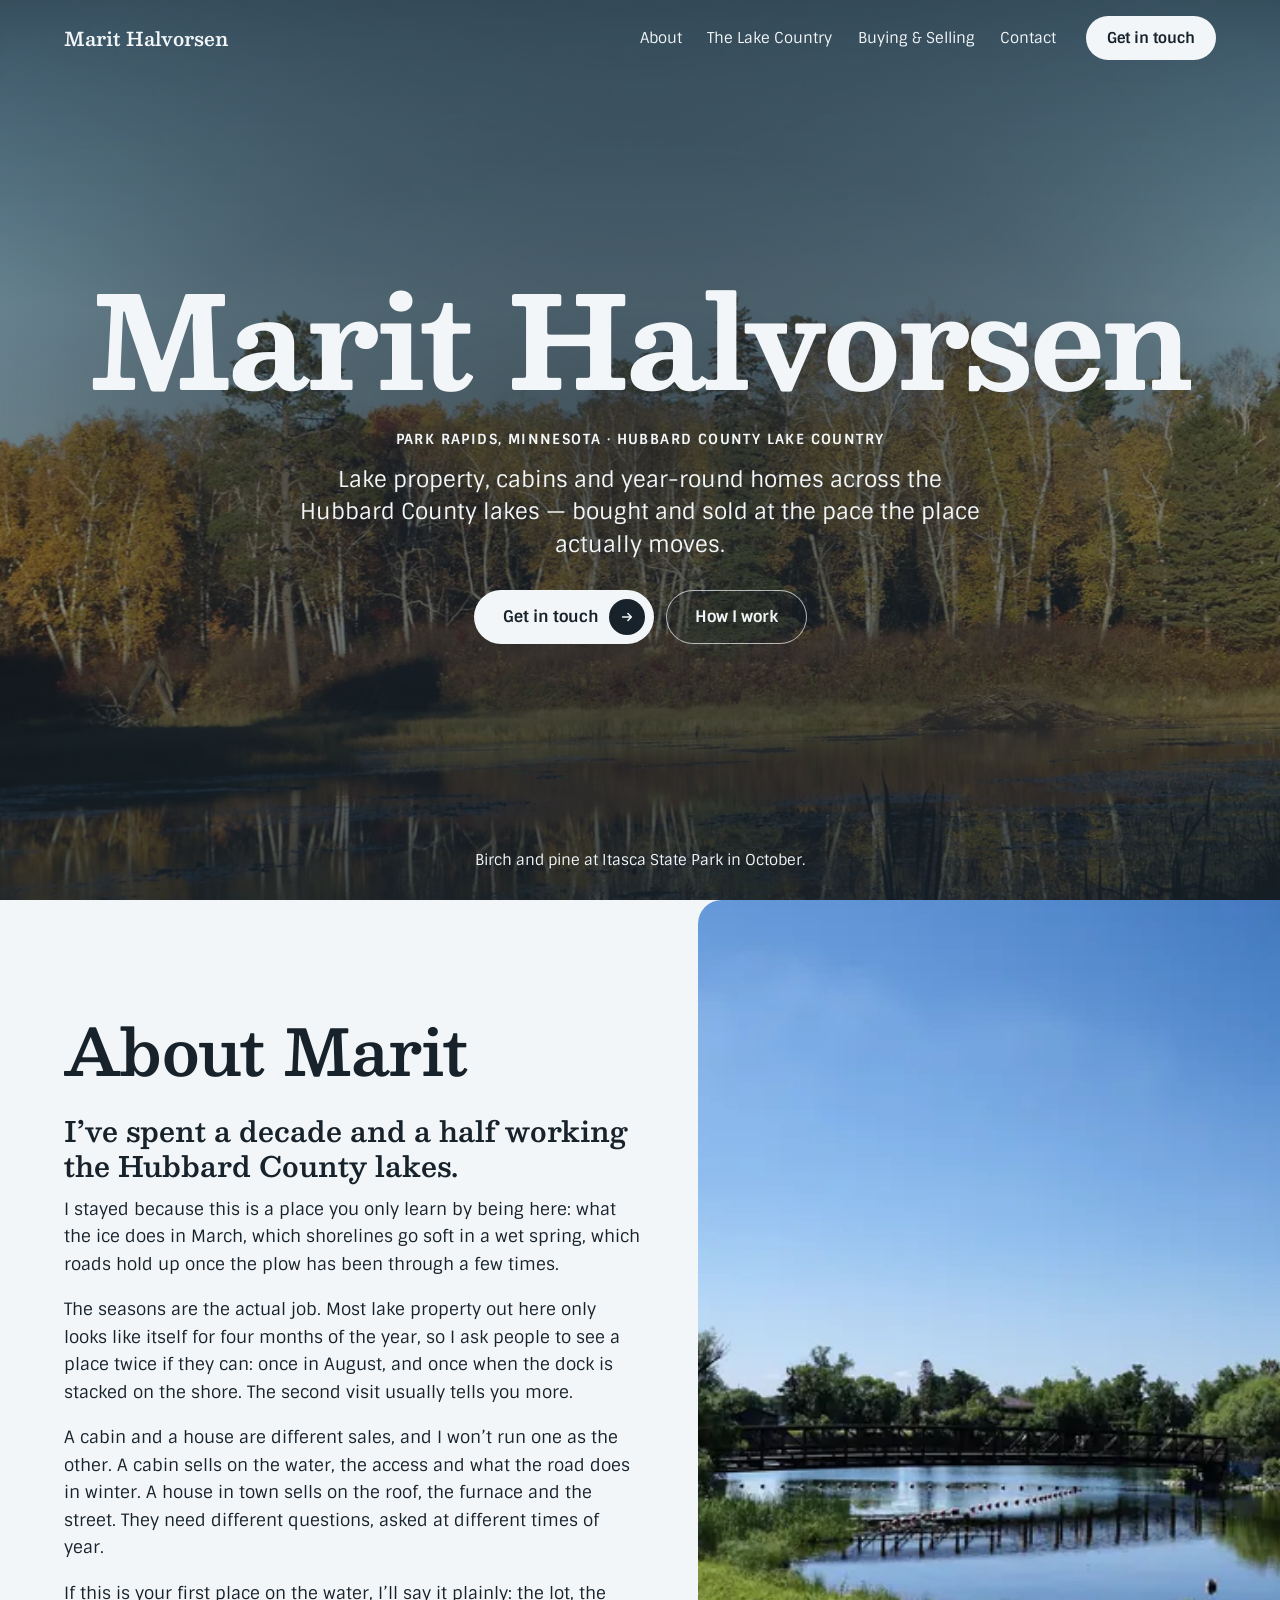
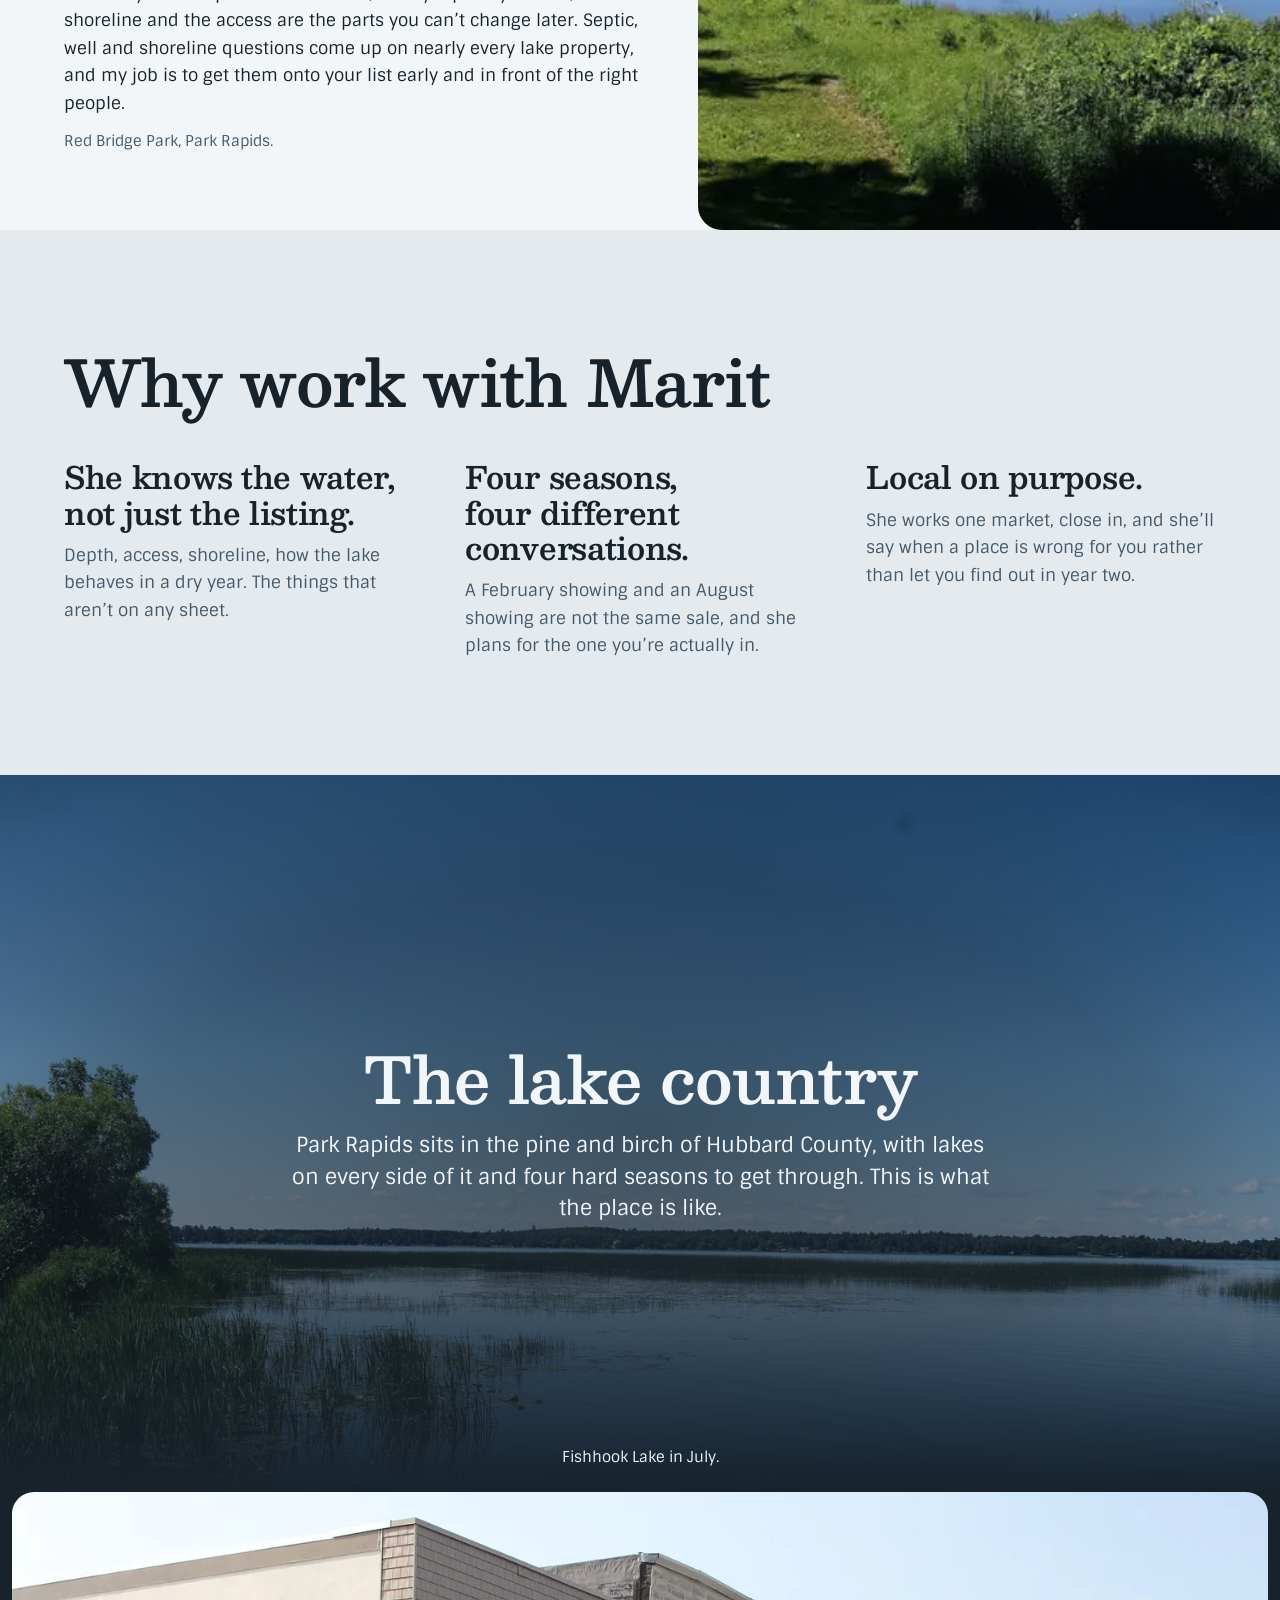
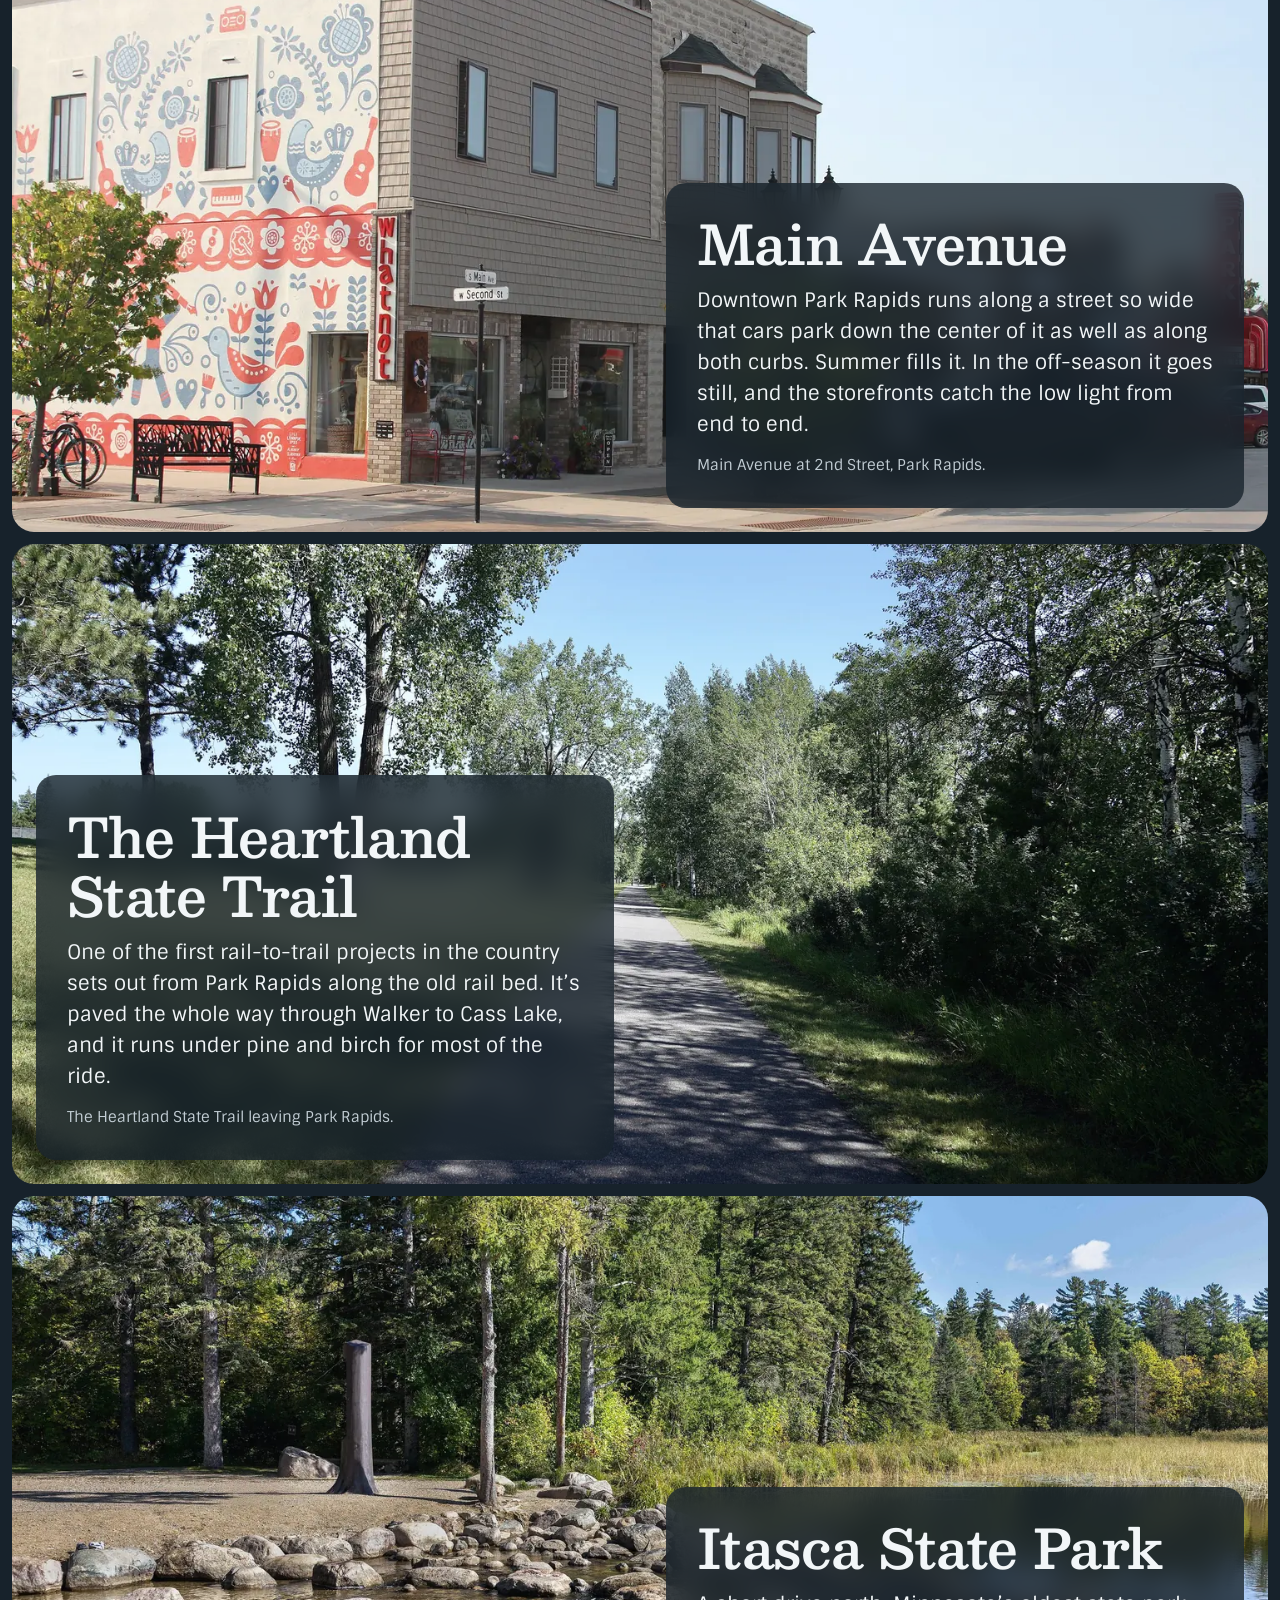
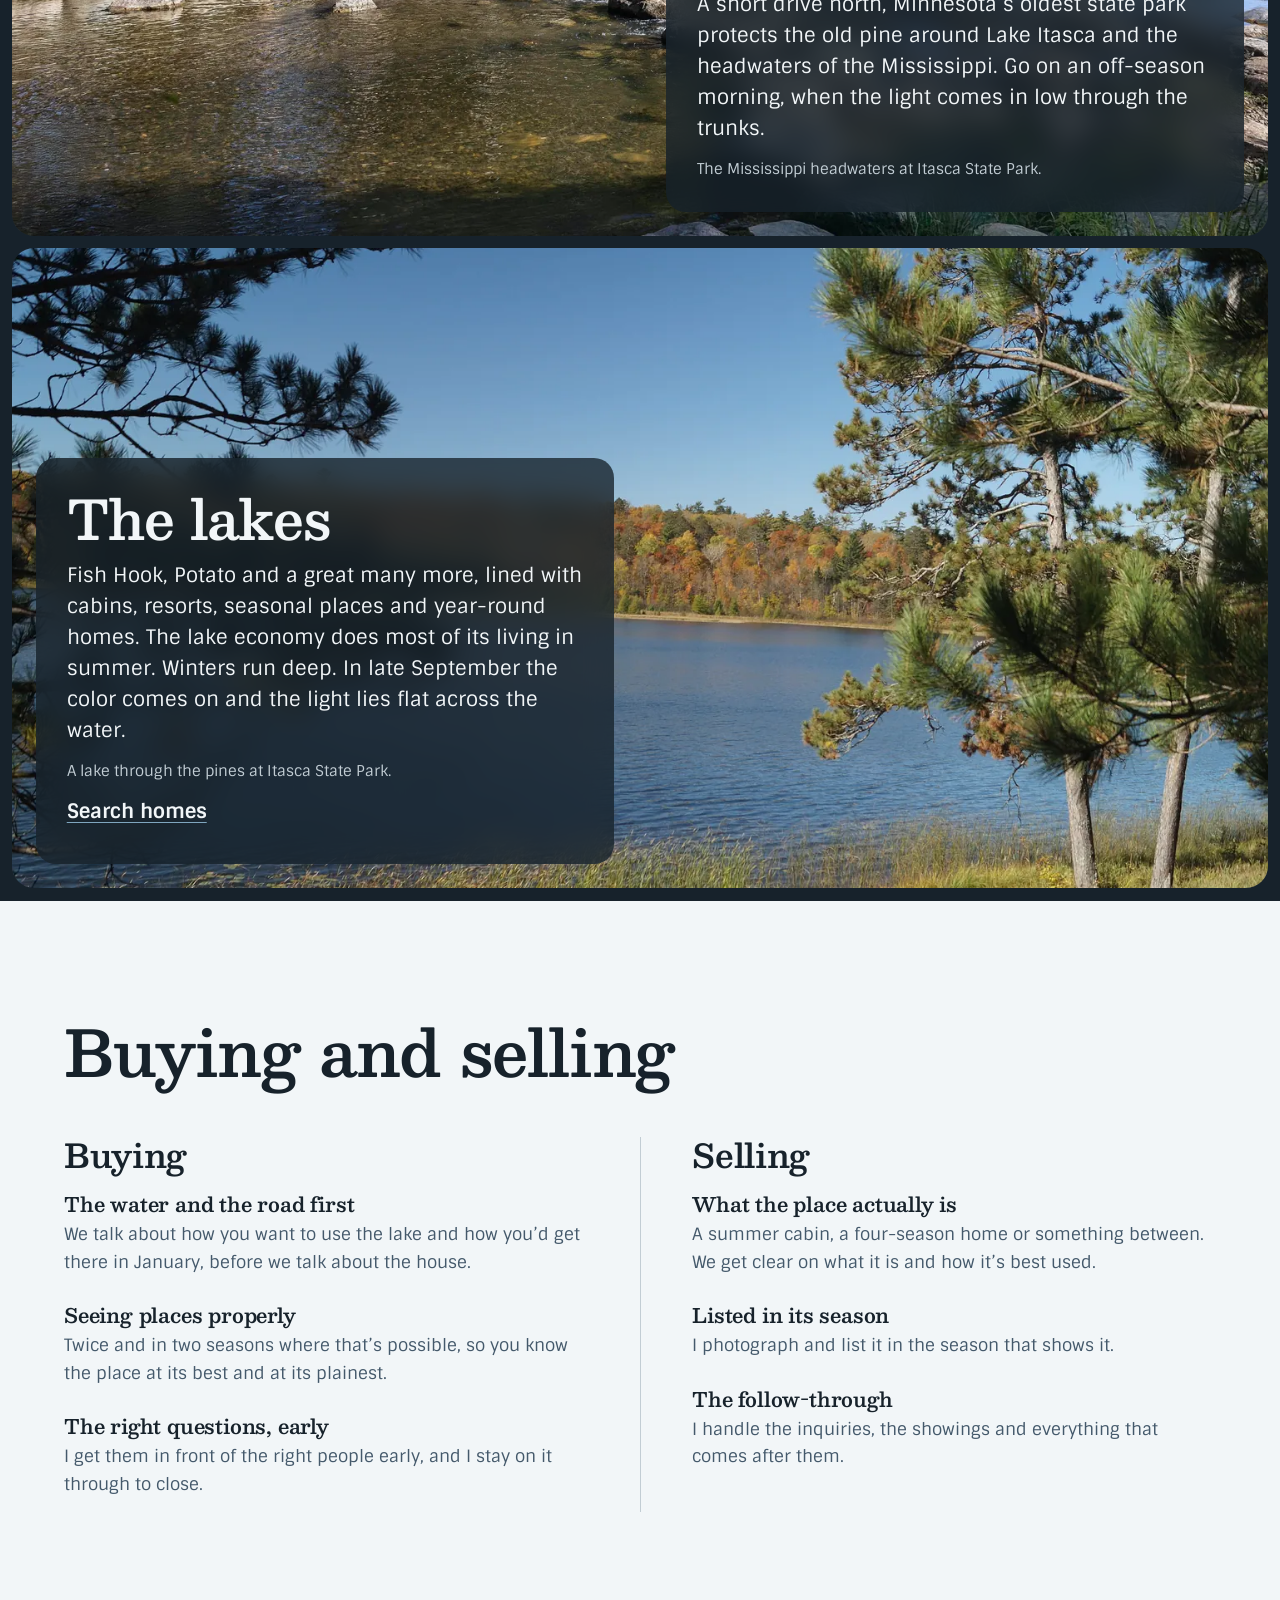
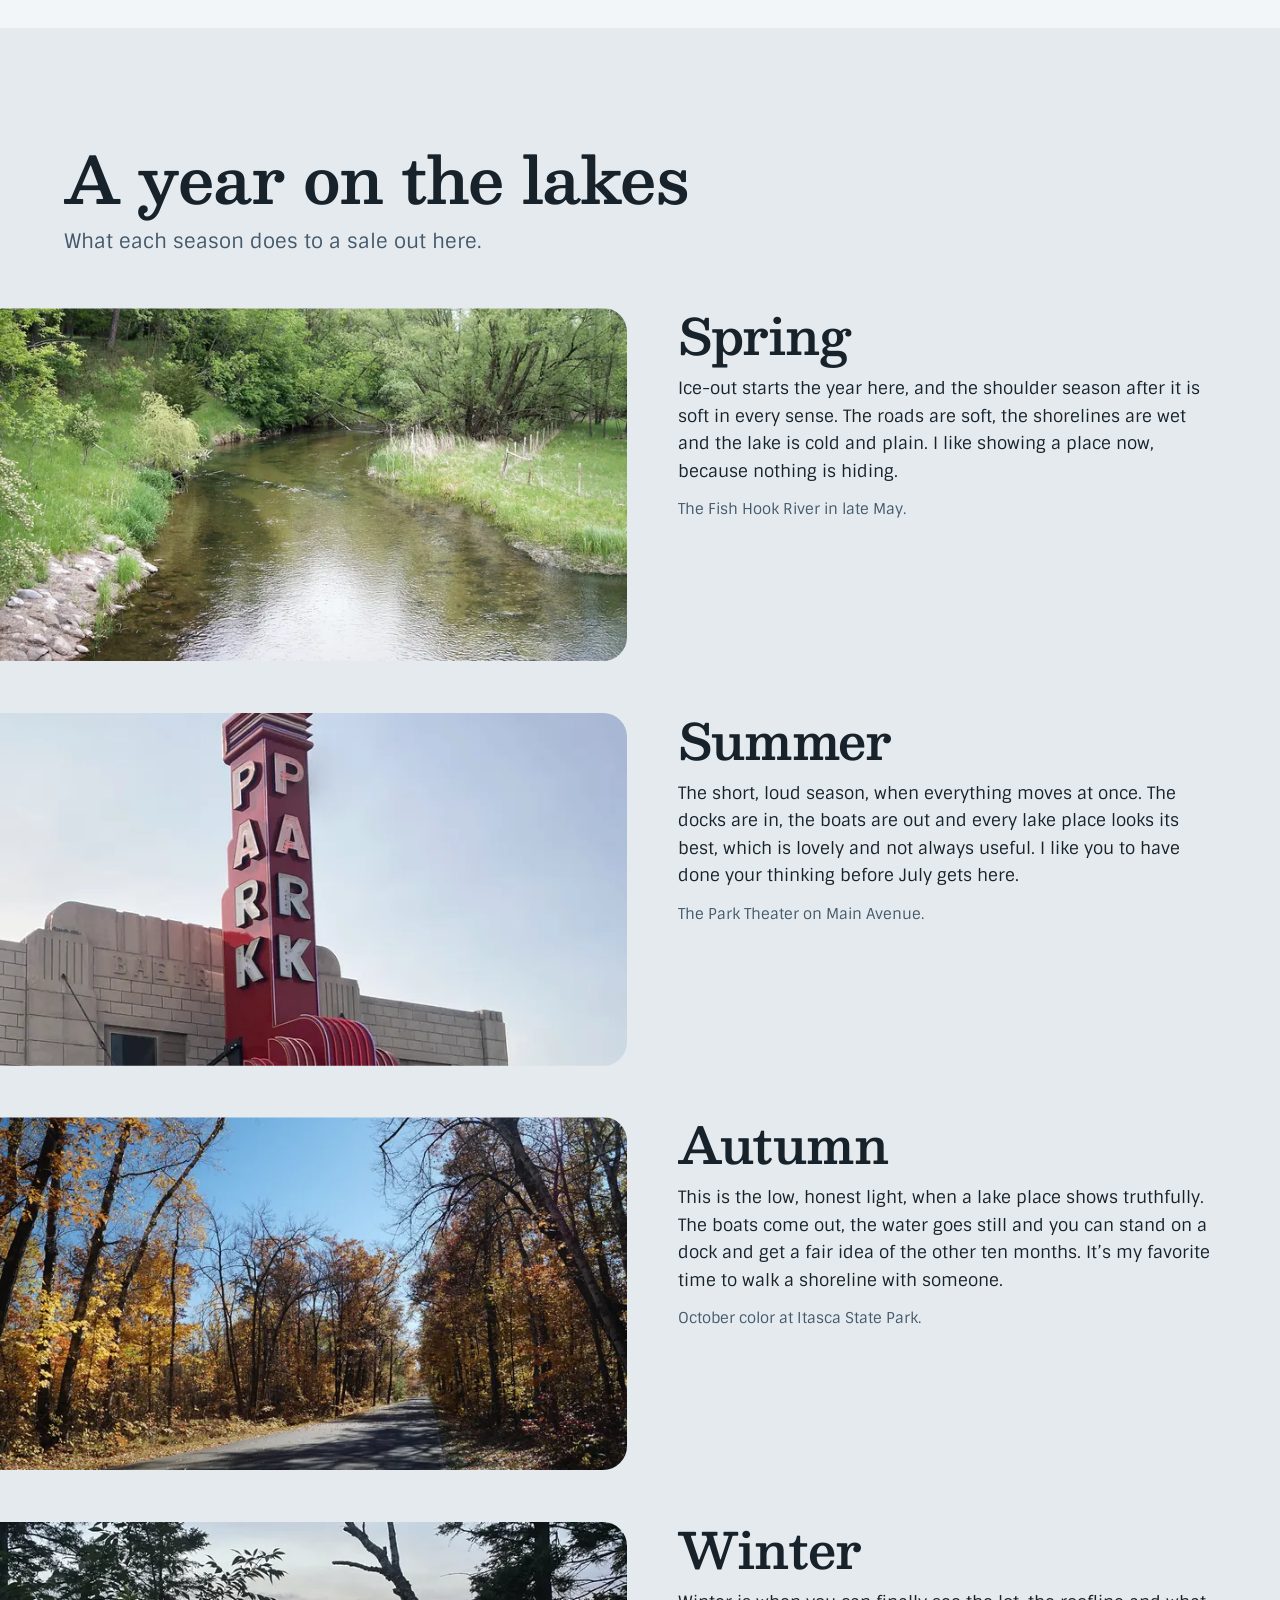
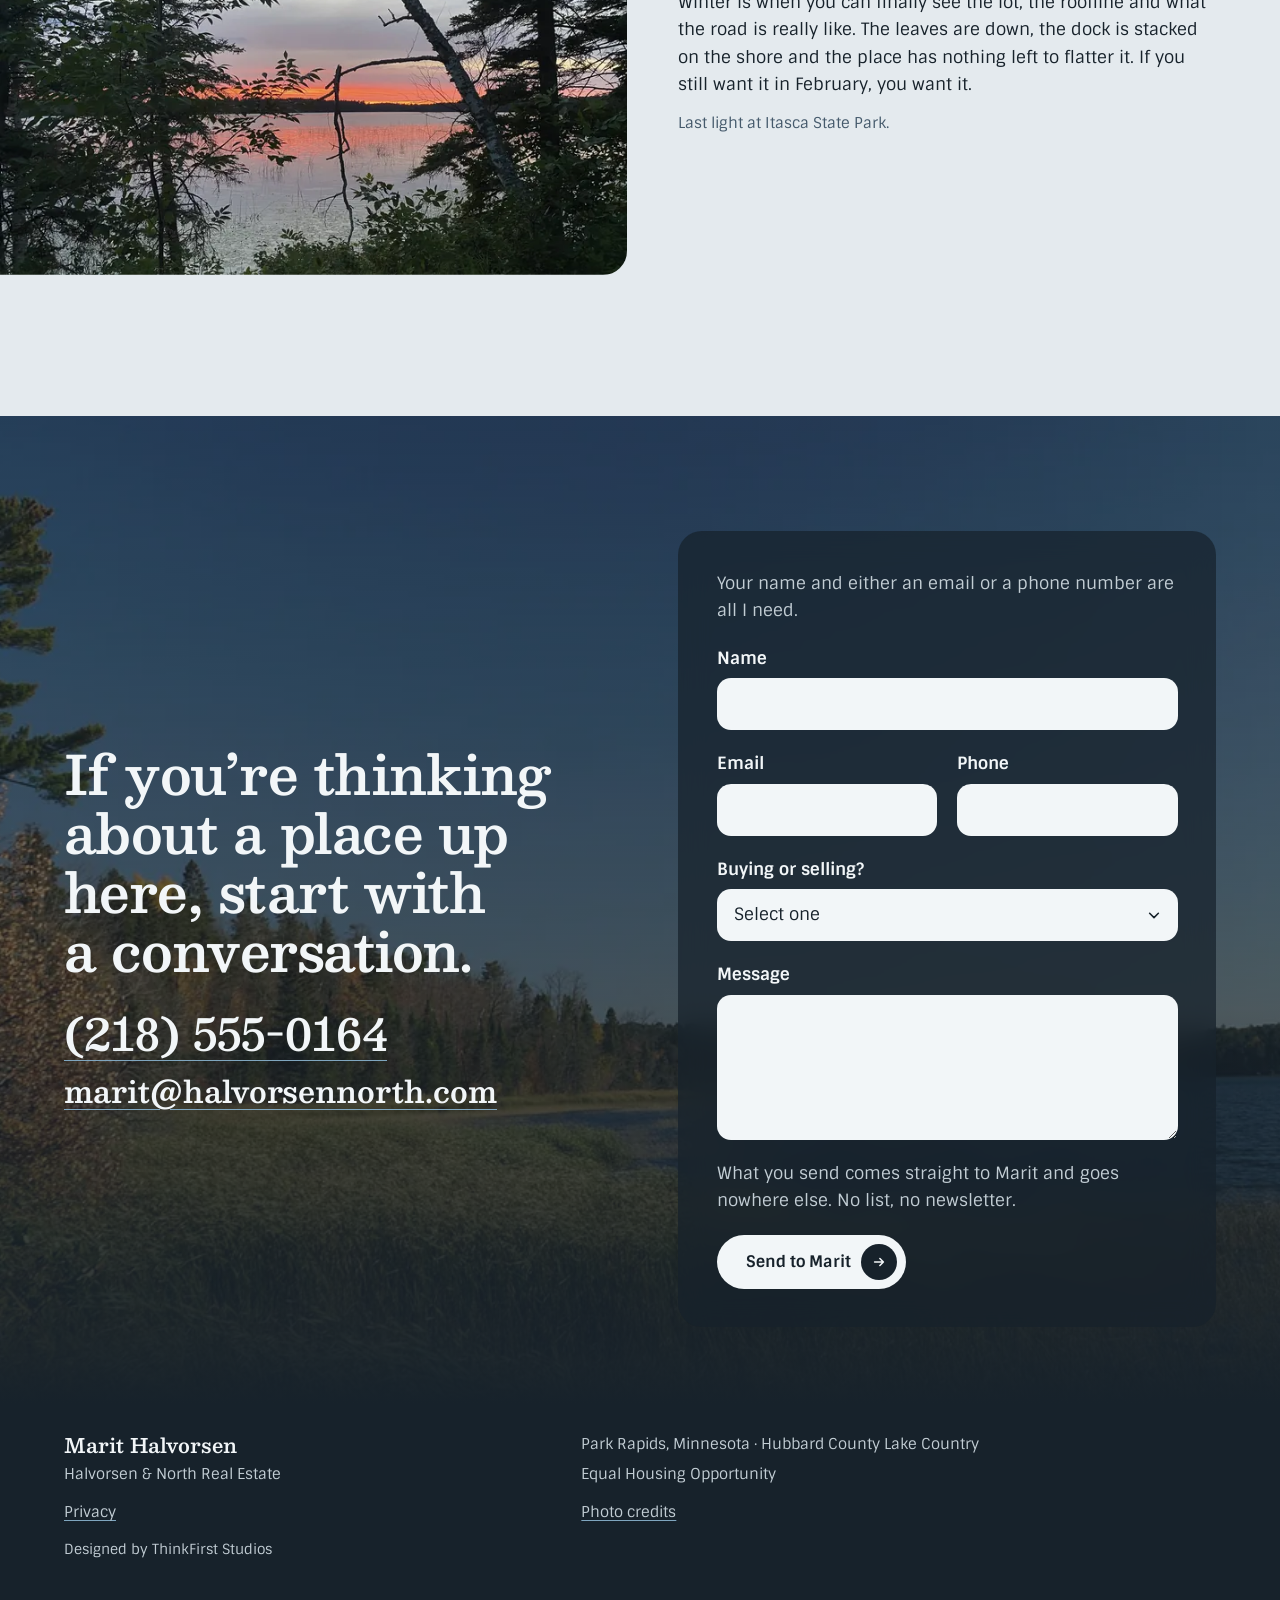
==== commit 43c2243e: "Fix spacing and placement across Why, Lake Country and Contact Co-Authored-By: Claude Opus 5.5 <nore" ====
--- a/index.html
+++ b/index.html
@@ -16,7 +16,7 @@
   <meta property="og:image" content="https://halvorsennorth.com/assets/og-card.jpg">
   <meta name="twitter:card" content="summary_large_image">
 
-  <link rel="stylesheet" href="styles.css?v=9">
+  <link rel="stylesheet" href="styles.css?v=12">
   <script>document.documentElement.classList.add('js');</script>
 
   <script type="application/ld+json">
@@ -174,10 +174,9 @@
           <h3 data-rise>The lakes</h3>
           <p data-rise>Fish Hook, Potato and a great many more, lined with cabins, resorts, seasonal places and year-round homes. The lake economy does most of its living in summer. Winters run deep. In late September the color comes on and the light lies flat across the water.</p>
           <p class="place__cap" data-rise>A lake through the pines at Itasca State Park.</p>
-        </div>
-      </article>
-
-      <p class="lake__search wrap"><a class="link--ice" href="https://www.zillow.com/park-rapids-mn/" target="_blank" rel="noopener noreferrer">Search homes</a></p>
+          <p class="place__link" data-rise><a class="link--ice" href="https://www.zillow.com/park-rapids-mn/" target="_blank" rel="noopener noreferrer">Search homes</a></p>
+        </div>
+      </article>
     </section>
 
     <section class="band band--mist band--ruled" id="buying-selling" aria-labelledby="buy-title">
@@ -290,25 +289,20 @@
     </section>
 
     <section class="band--deep contact" id="contact" aria-labelledby="contact-title">
-      <div class="vista vista--contact">
+      <div class="contact__stage">
         <img class="vista__photo" src="assets/photos/lake-shore-1600.webp"
              srcset="assets/photos/lake-shore-1000.webp 1000w, assets/photos/lake-shore-1600.webp 1600w, assets/photos/lake-shore-2400.webp 2400w"
              sizes="100vw" width="2400" height="1200" loading="lazy" decoding="async"
              alt="A long lake shore with reeds and autumn color under a deepening blue sky.">
-        <div class="vista__scrim" aria-hidden="true"></div>
-        <div class="vista__top wrap" data-rise-group>
-          <h2 id="contact-title" data-rise>If you’re thinking about a place up here, start with a conversation.</h2>
-        </div>
-        <div class="vista__foot"></div>
-      </div>
-
-      <div class="contact__body wrap">
-        <div class="contact__direct">
-          <a class="contact__big" href="tel:+12185550164">(218) 555-0164</a>
-          <a class="contact__big contact__big--mail" href="mailto:marit@halvorsennorth.com">marit@halvorsennorth.com</a>
-        </div>
-
-        <form class="form" action="thanks.html" method="post" novalidate data-form>
+        <div class="contact__scrim" aria-hidden="true"></div>
+        <div class="contact__body wrap">
+          <div class="contact__direct" data-rise-group>
+            <h2 id="contact-title" data-rise>If you’re thinking about a place up here, start with a conversation.</h2>
+            <a class="contact__big" href="tel:+12185550164" data-rise>(218) 555-0164</a>
+            <a class="contact__big contact__big--mail" href="mailto:marit@halvorsennorth.com" data-rise>marit@halvorsennorth.com</a>
+          </div>
+
+          <form class="form" action="thanks.html" method="post" novalidate data-form>
           <p class="form__note">Your name and either an email or a phone number are all I need.</p>
           <p class="form__summary" role="alert" hidden data-summary></p>
 
@@ -347,6 +341,7 @@
           <p class="form__use">What you send comes straight to Marit and goes nowhere else. No list, no newsletter.</p>
           <button class="btn btn--light" type="submit">Send to Marit<span class="btn__arrow" aria-hidden="true"><svg viewBox="0 0 16 16" width="14" height="14" fill="none" stroke="currentColor" stroke-width="1.8" stroke-linecap="round" stroke-linejoin="round"><path d="M3 8h10M9 4l4 4-4 4"/></svg></span></button>
         </form>
+        </div>
       </div>
 
       <footer class="site-foot wrap">
@@ -384,6 +379,6 @@
     <a href="mailto:marit@halvorsennorth.com">Email</a>
   </div>
 
-  <script src="script.js?v=9"></script>
+  <script src="script.js?v=12"></script>
 </body>
 </html>
--- a/styles.css
+++ b/styles.css
@@ -398,26 +398,29 @@
 
 /* Why */
 
-.points { margin-top: clamp(32px, 4vw, 56px); }
+.points { margin-top: clamp(28px, 3.4vw, 48px); }
 
 .point + .point { margin-top: clamp(28px, 3.6vw, 44px); }
-.point p { max-width: 34em; margin-top: 8px; color: var(--steel); }
+.point h3 { font-size: clamp(1.5rem, 1.2rem + 0.9vw, 2rem); line-height: 1.15; }
+.point p { max-width: 34em; margin-top: 12px; color: var(--steel); }
 
 /* Lake country */
 
 .vista {
   position: relative;
   display: grid;
-  grid-template-rows: 74fr 26fr;
-  min-height: clamp(460px, 52vw, 780px);
+  align-content: center;
+  justify-items: center;
+  min-height: clamp(520px, 56vw, 820px);
   overflow: hidden;
+  text-align: center;
 }
 
 .vista__photo {
   position: absolute;
   z-index: 0;
   left: 0;
-  top: 0;
+  top: -10%;
   width: 100%;
   max-width: none;
   height: 120%;
@@ -430,19 +433,19 @@
   inset: 0;
   z-index: 1;
   background:
-    linear-gradient(to bottom, var(--deep) 0%, rgba(23, 34, 43, 0.82) 48%, rgba(23, 34, 43, 0) 70%),
-    linear-gradient(to top, var(--deep) 0%, rgba(23, 34, 43, 0.82) 22%, rgba(23, 34, 43, 0) 36%);
+    radial-gradient(ellipse 66% 58% at 50% 50%, rgba(23, 34, 43, 0.6) 0%, rgba(23, 34, 43, 0.38) 60%, rgba(23, 34, 43, 0) 100%),
+    linear-gradient(to bottom, rgba(23, 34, 43, 0.5) 0%, rgba(23, 34, 43, 0.22) 40%, rgba(23, 34, 43, 0.3) 70%, var(--deep) 100%);
 }
 
 .vista__top {
   position: relative;
   z-index: 2;
-  padding-block: clamp(20px, 3vw, 40px);
-}
-.vista__top p { max-width: 34em; margin-top: 14px; font-size: clamp(1.0625rem, 1rem + 0.4vw, 1.25rem); }
-
-.vista__foot { position: relative; z-index: 2; }
-.vista__cap { padding-top: 10px; color: var(--mist); font-size: 0.9375rem; }
+  padding-block: 88px;
+}
+.vista__top p { max-width: 34em; margin: 16px auto 0; font-size: clamp(1.0625rem, 1rem + 0.45vw, 1.3125rem); line-height: 1.5; }
+
+.vista__foot { position: absolute; z-index: 2; left: 0; right: 0; bottom: 0; }
+.vista__cap { padding-bottom: 22px; color: var(--mist); font-size: 0.9375rem; }
 
 .place { position: relative; margin: 0 12px 12px; overflow: hidden; border-radius: 22px; background: rgba(242, 246, 248, 0.06); }
 
@@ -453,8 +456,9 @@
 .place__text p { margin-top: 12px; font-size: clamp(1.0625rem, 1rem + 0.35vw, 1.25rem); line-height: 1.55; }
 .place__text .place__cap { margin-top: 14px; color: var(--rule); font-size: 0.9375rem; }
 
-.lake__search { padding-block: clamp(20px, 3vw, 36px) clamp(56px, 7vw, 96px); }
 .link--ice { display: inline-flex; align-items: center; min-height: 44px; }
+.place__text .place__link { margin-top: 6px; font-weight: 700; }
+.lake { padding-bottom: 1px; }
 
 /* Buying and selling */
 
@@ -477,16 +481,26 @@
 
 /* Contact */
 
-.vista--contact { min-height: clamp(380px, 42vw, 620px); }
-.vista--contact h2 { max-width: 16em; }
+.contact__stage { position: relative; overflow: hidden; }
+
+.contact__scrim {
+  position: absolute;
+  inset: 0;
+  z-index: 1;
+  background:
+    linear-gradient(to bottom, rgba(23, 34, 43, 0.5) 0%, rgba(23, 34, 43, 0.62) 60%, var(--deep) 100%);
+}
 
 .contact__body {
+  position: relative;
+  z-index: 2;
   display: grid;
-  gap: 48px;
-  padding-block: clamp(32px, 4vw, 56px) clamp(40px, 5vw, 64px);
-}
-
-.contact__direct { display: grid; gap: 6px; align-content: start; }
+  gap: 40px;
+  padding-block: clamp(72px, 9vw, 128px) clamp(48px, 6vw, 88px);
+}
+
+.contact__direct { display: grid; gap: 8px; align-content: center; min-width: 0; }
+.contact__direct h2 { margin-bottom: 20px; font-size: clamp(2.25rem, 1.6rem + 2.2vw, 3.5rem); }
 
 .contact__big {
   display: inline-flex;
@@ -494,10 +508,10 @@
   justify-self: start;
   max-width: 100%;
   min-height: 48px;
-  font: 600 clamp(1.875rem, 1.3rem + 2.4vw, 3.25rem)/1.15 var(--slab);
+  font: 600 clamp(1.75rem, 1.3rem + 1.8vw, 2.75rem)/1.15 var(--slab);
   overflow-wrap: anywhere;
 }
-.contact__big--mail { font-size: clamp(1.25rem, 0.95rem + 1.5vw, 2.125rem); }
+.contact__big--mail { font-size: clamp(1.25rem, 1rem + 1.1vw, 1.875rem); }
 
 .form {
   display: grid;
@@ -505,7 +519,9 @@
   min-width: 0;
   padding: clamp(22px, 3vw, 40px);
   border-radius: 24px;
-  background: rgba(242, 246, 248, 0.06);
+  background: rgba(23, 34, 43, 0.72);
+  -webkit-backdrop-filter: blur(14px);
+  backdrop-filter: blur(14px);
 }
 .form__note { color: var(--rule); }
 .form__pair { display: grid; gap: 20px; }
@@ -697,13 +713,12 @@
   .strip--season .strip__text,
   .strip--season .strip__cap { grid-column: 2; }
 
-  .point {
+  .points {
     display: grid;
-    grid-template-columns: minmax(0, 7fr) minmax(0, 5fr);
-    gap: clamp(24px, 4vw, 72px);
-    align-items: baseline;
-  }
-  .point p { margin-top: 0; }
+    grid-template-columns: repeat(3, minmax(0, 1fr));
+    gap: clamp(28px, 4vw, 64px);
+  }
+  .point + .point { margin-top: 0; }
 
   .paths {
     display: grid;
@@ -764,17 +779,7 @@
 }
 
 @media (min-width: 1120px) {
-  .vista__scrim {
-    background:
-      linear-gradient(to bottom, var(--deep) 0%, rgba(23, 34, 43, 0.6) 30%, rgba(23, 34, 43, 0) 54%),
-      linear-gradient(to top, var(--deep) 0%, rgba(23, 34, 43, 0.82) 22%, rgba(23, 34, 43, 0) 36%);
-  }
-  .vista--contact .vista__scrim {
-    background:
-      linear-gradient(to bottom, var(--deep) 0%, rgba(23, 34, 43, 0.84) 44%, rgba(23, 34, 43, 0) 62%),
-      linear-gradient(to top, var(--deep) 0%, rgba(23, 34, 43, 0.82) 22%, rgba(23, 34, 43, 0) 36%);
-  }
-  .contact__body { grid-template-columns: minmax(0, 5fr) minmax(0, 7fr); gap: clamp(32px, 5vw, 96px); }
+  .contact__body { grid-template-columns: minmax(0, 6fr) minmax(0, 6fr); gap: clamp(40px, 6vw, 112px); }
 }
 
 @media (prefers-reduced-motion: reduce) {
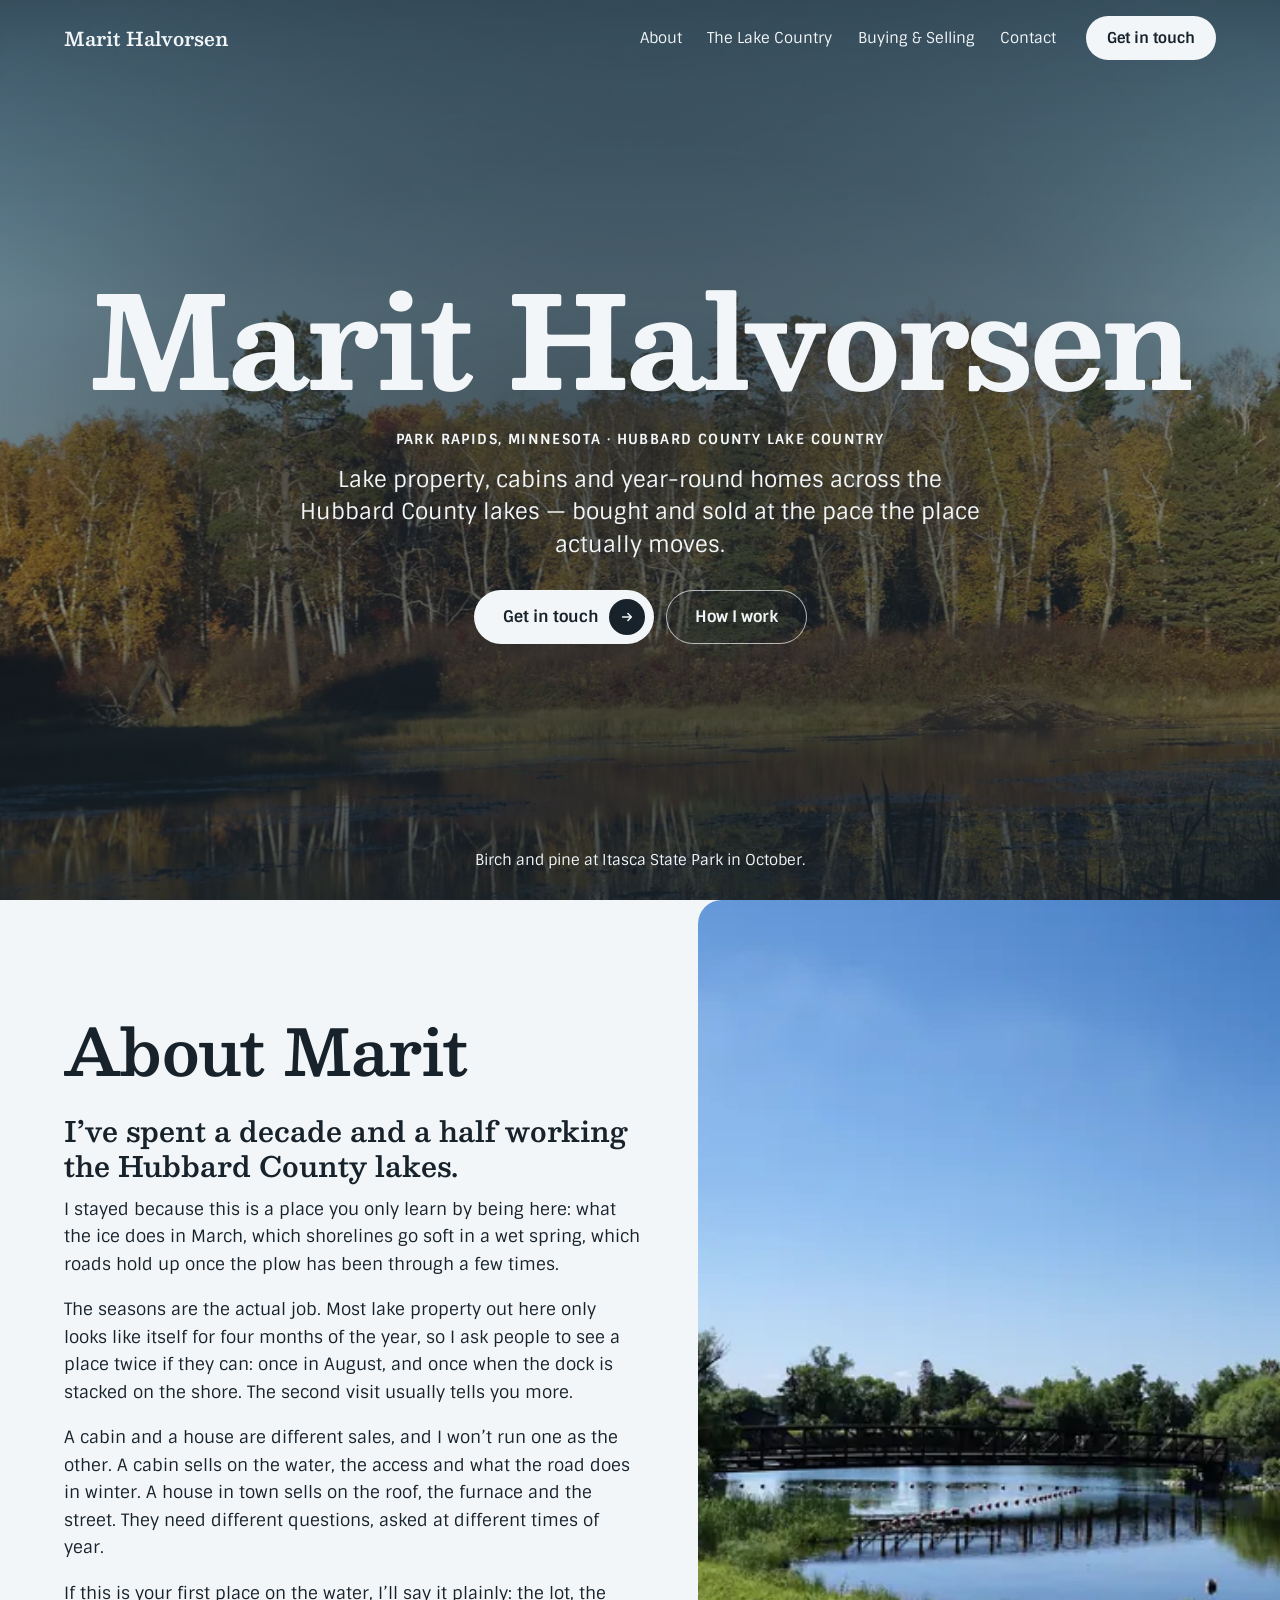
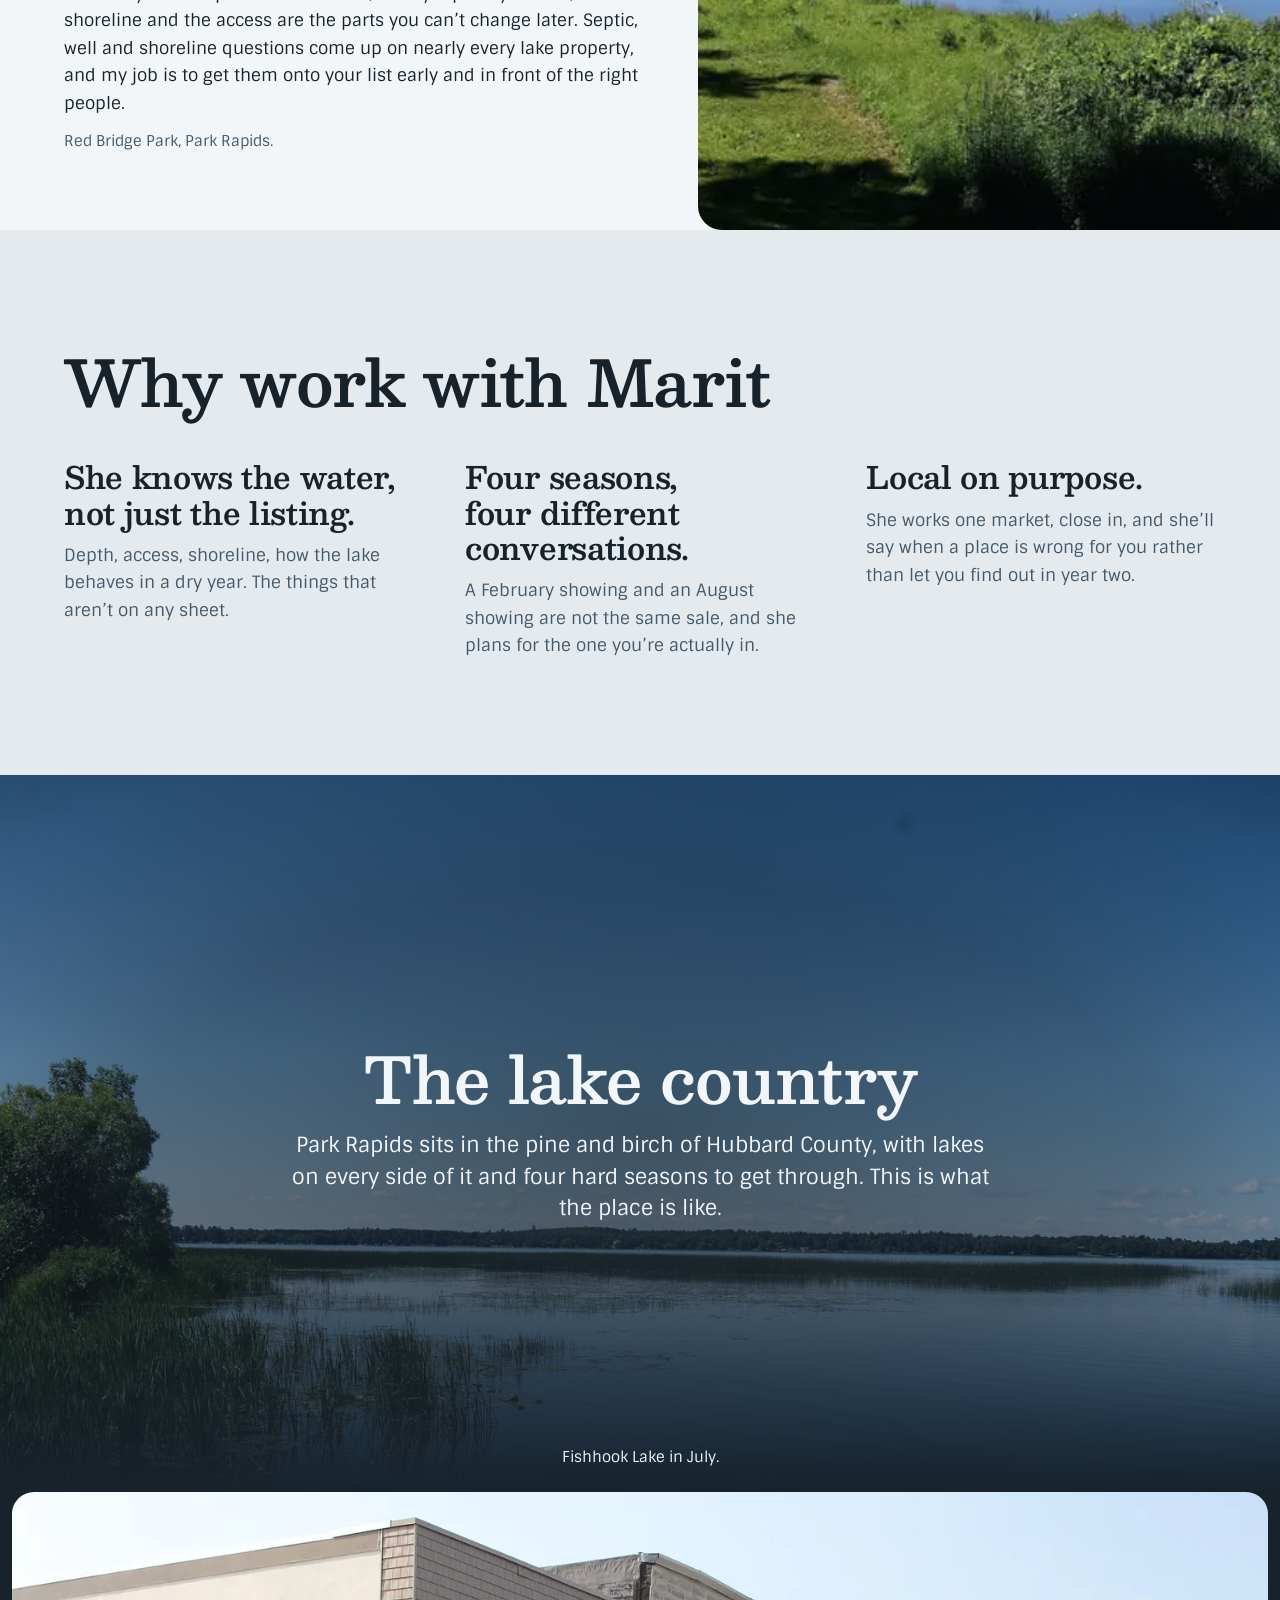
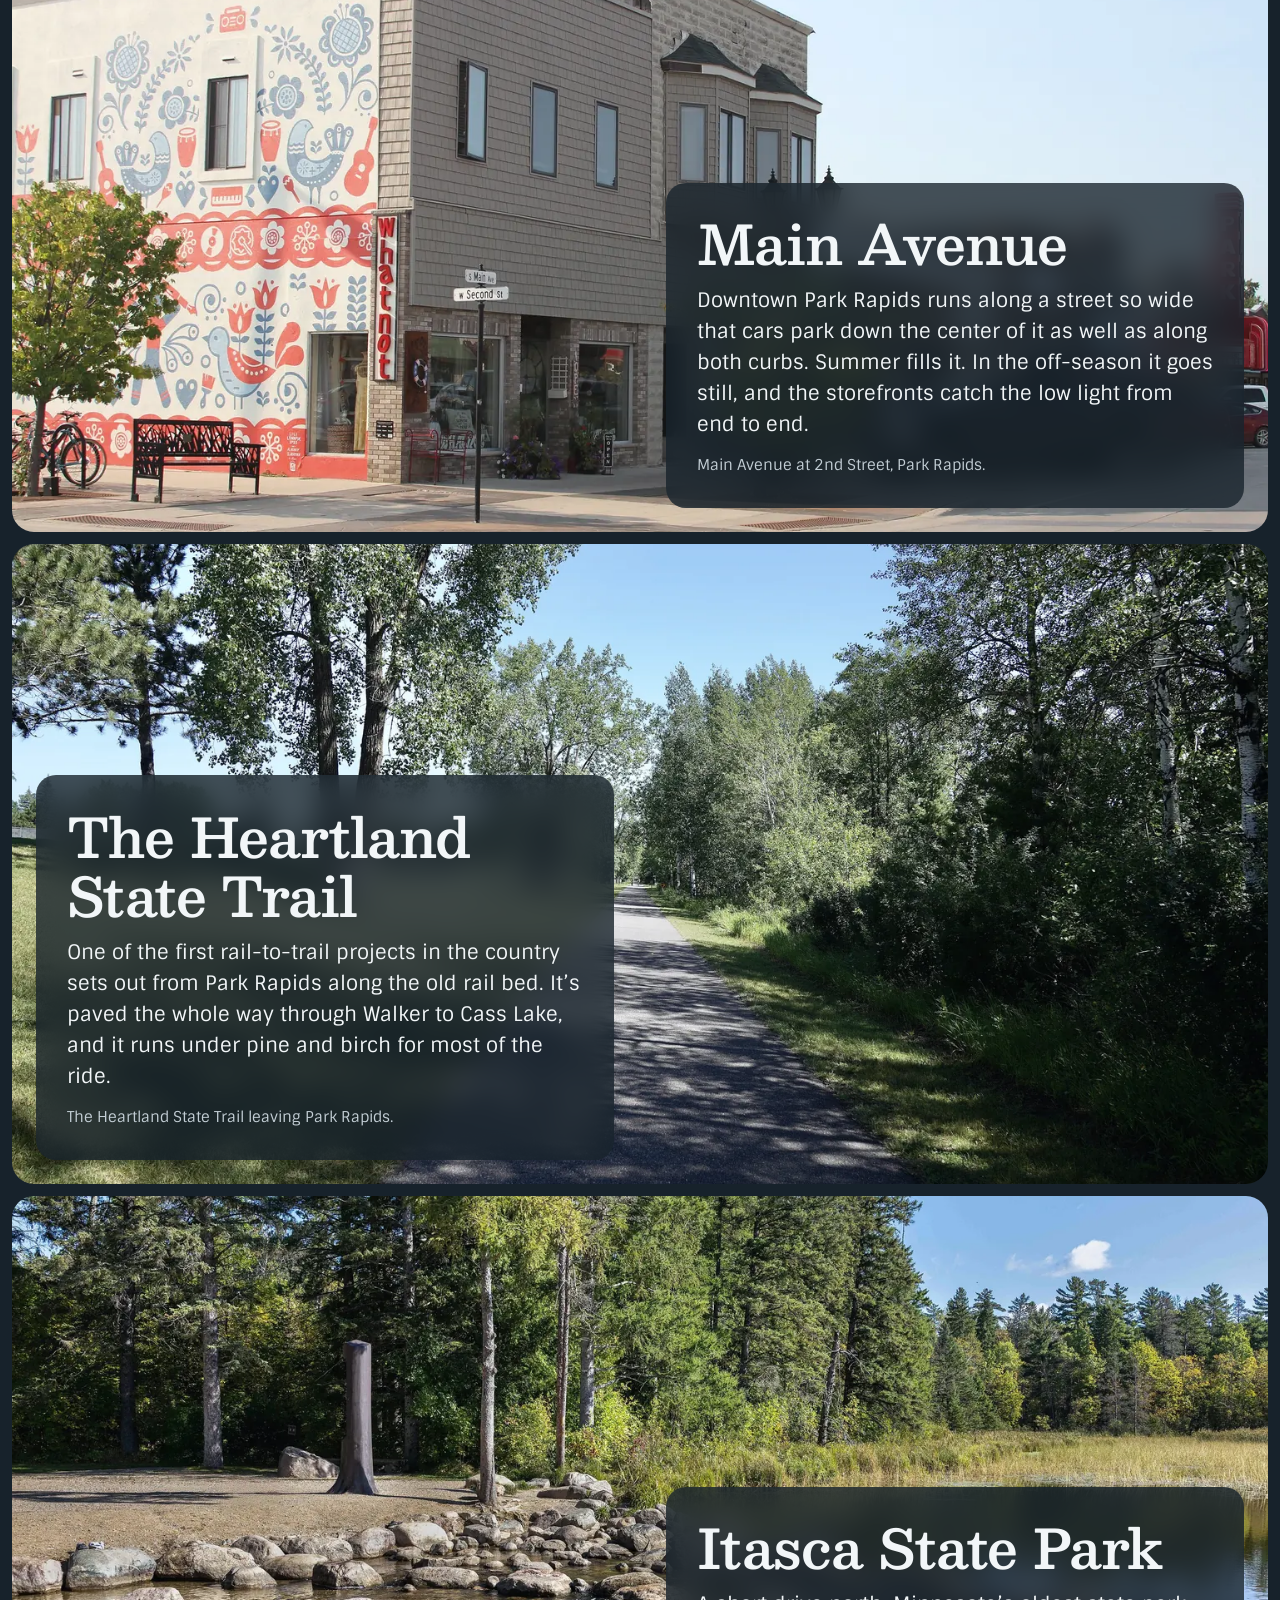
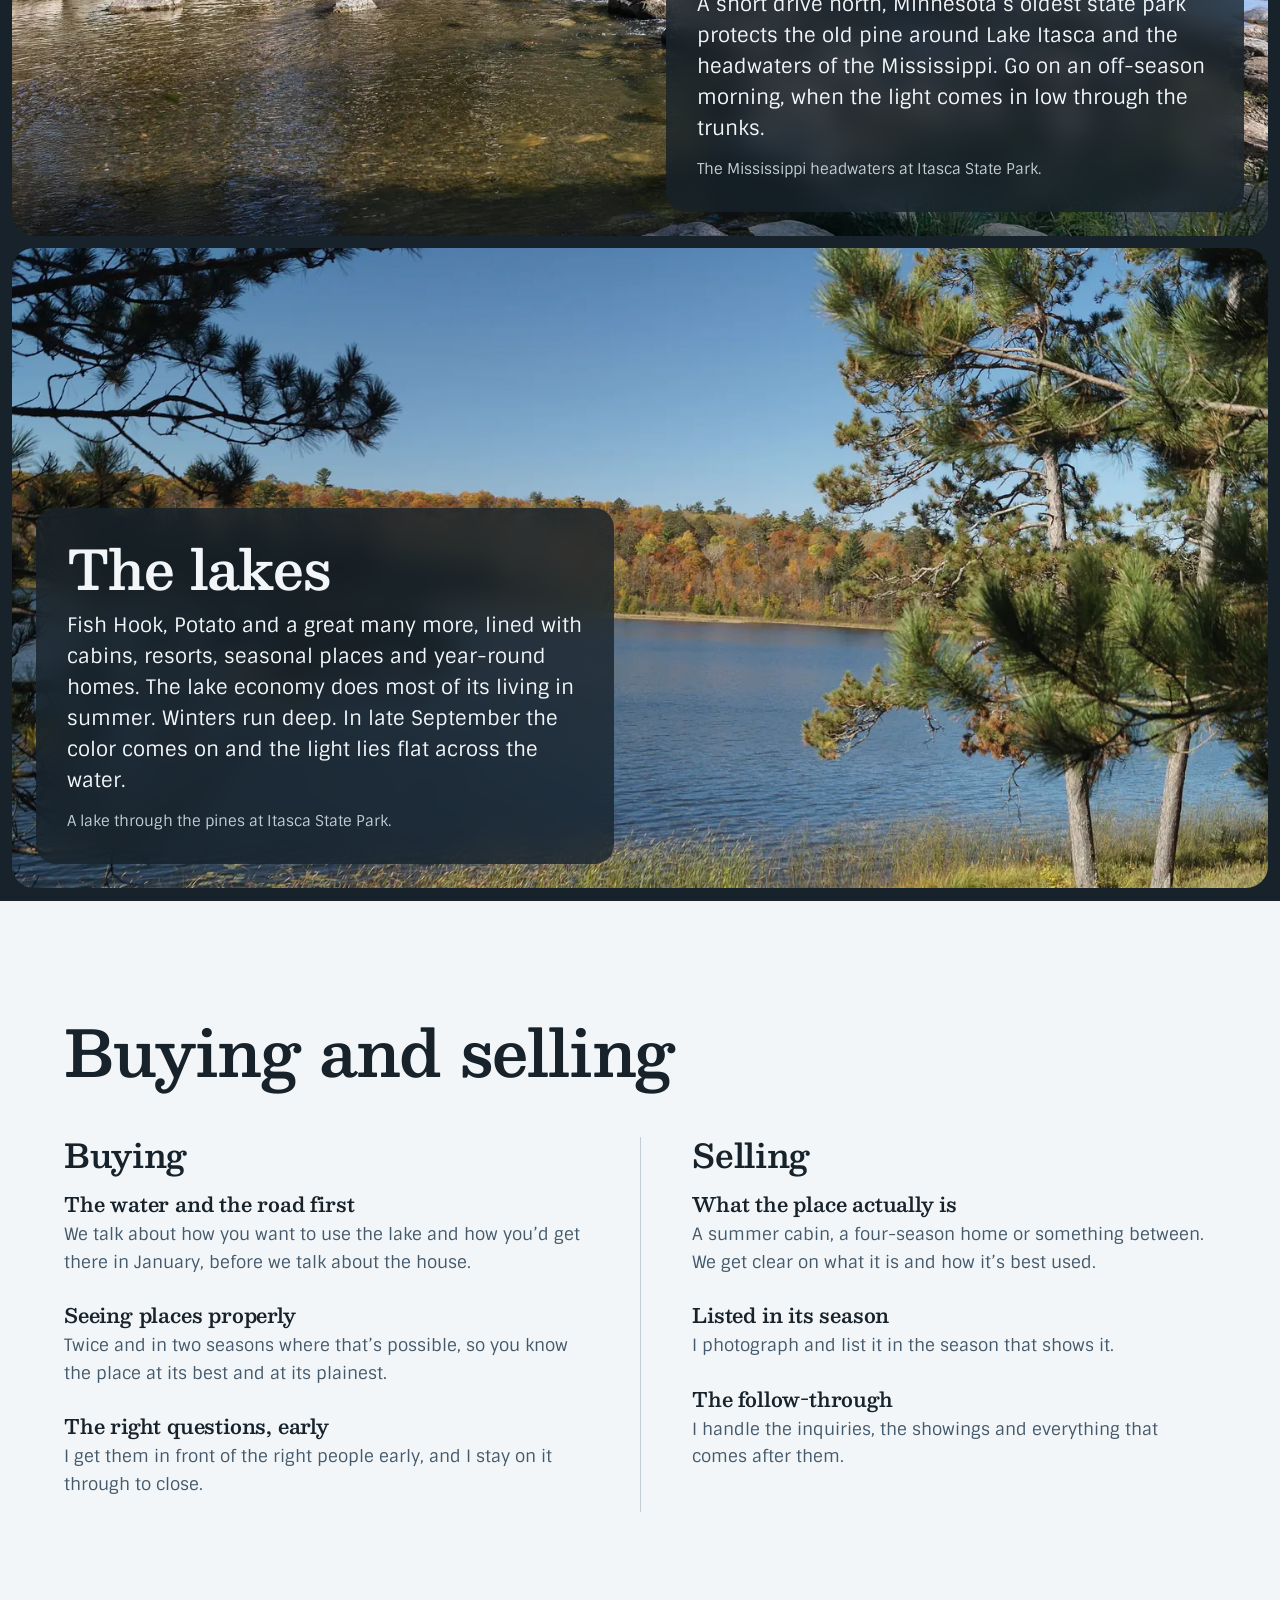
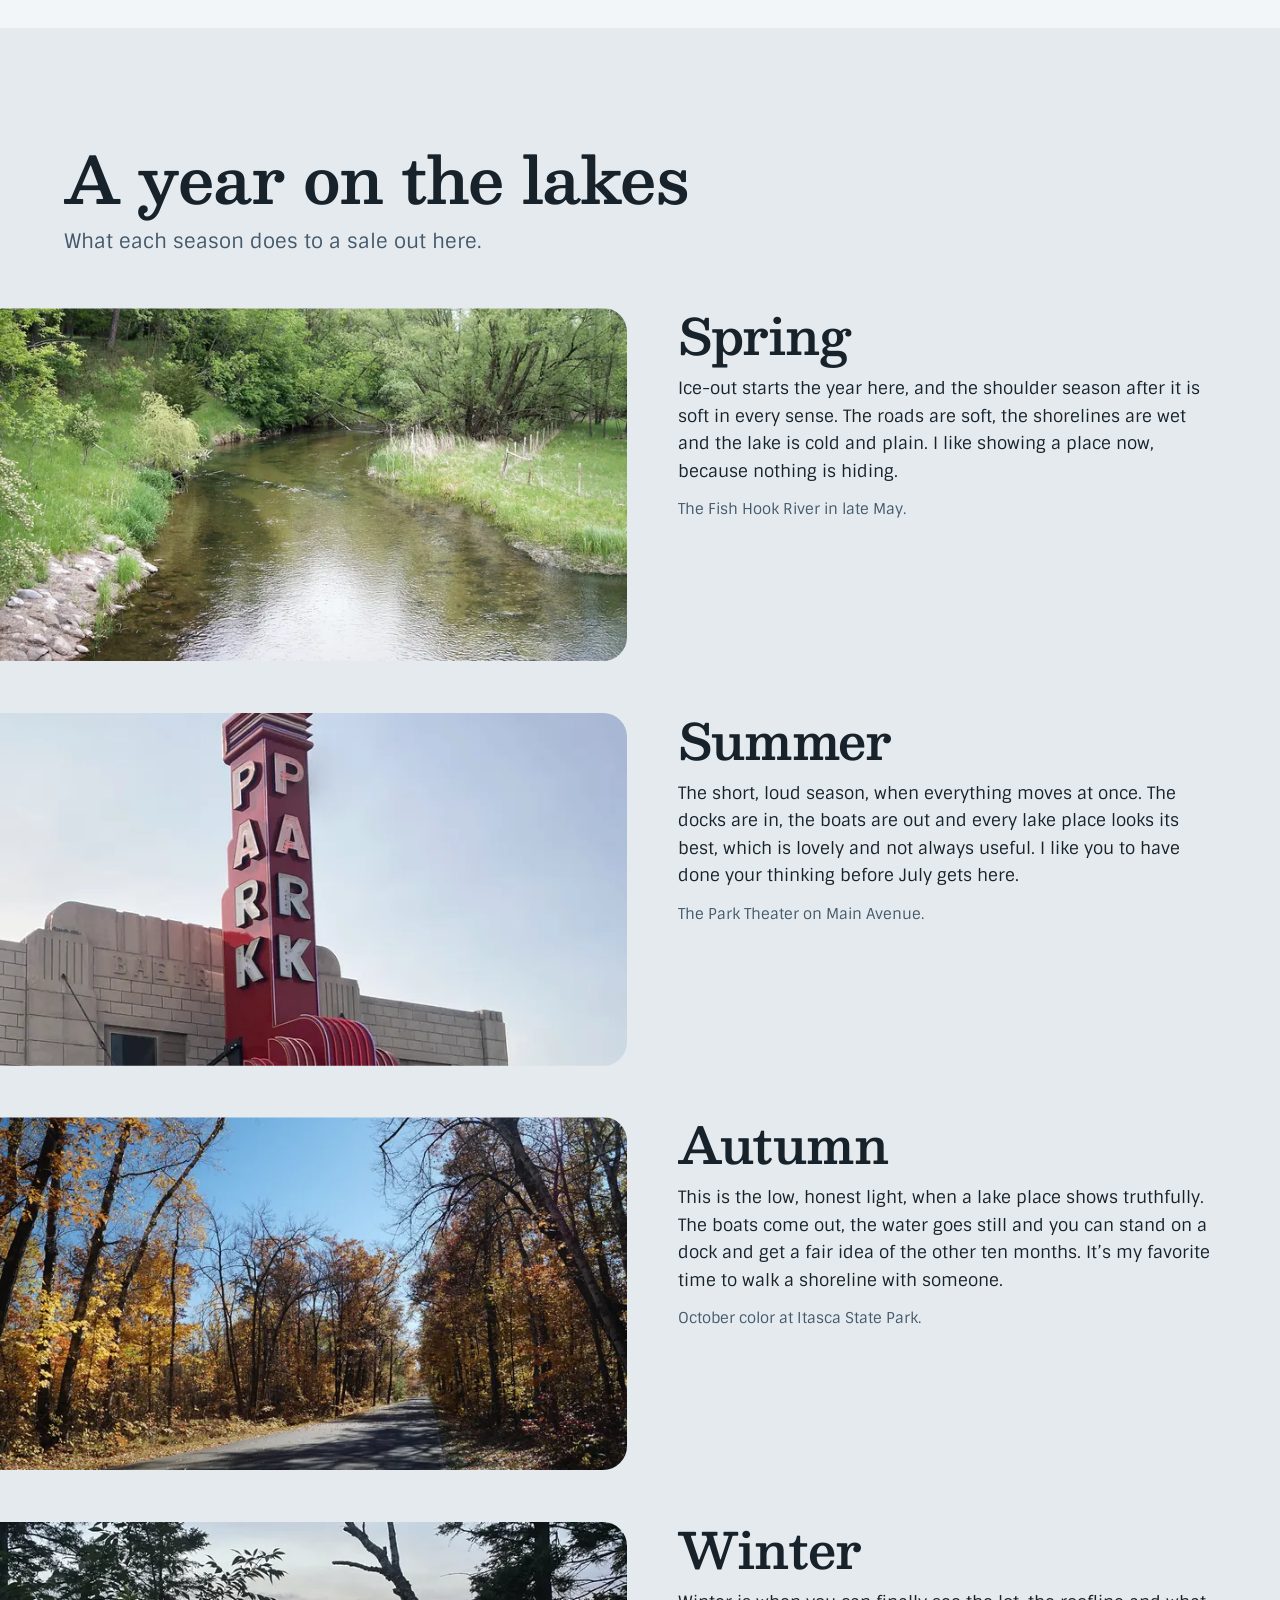
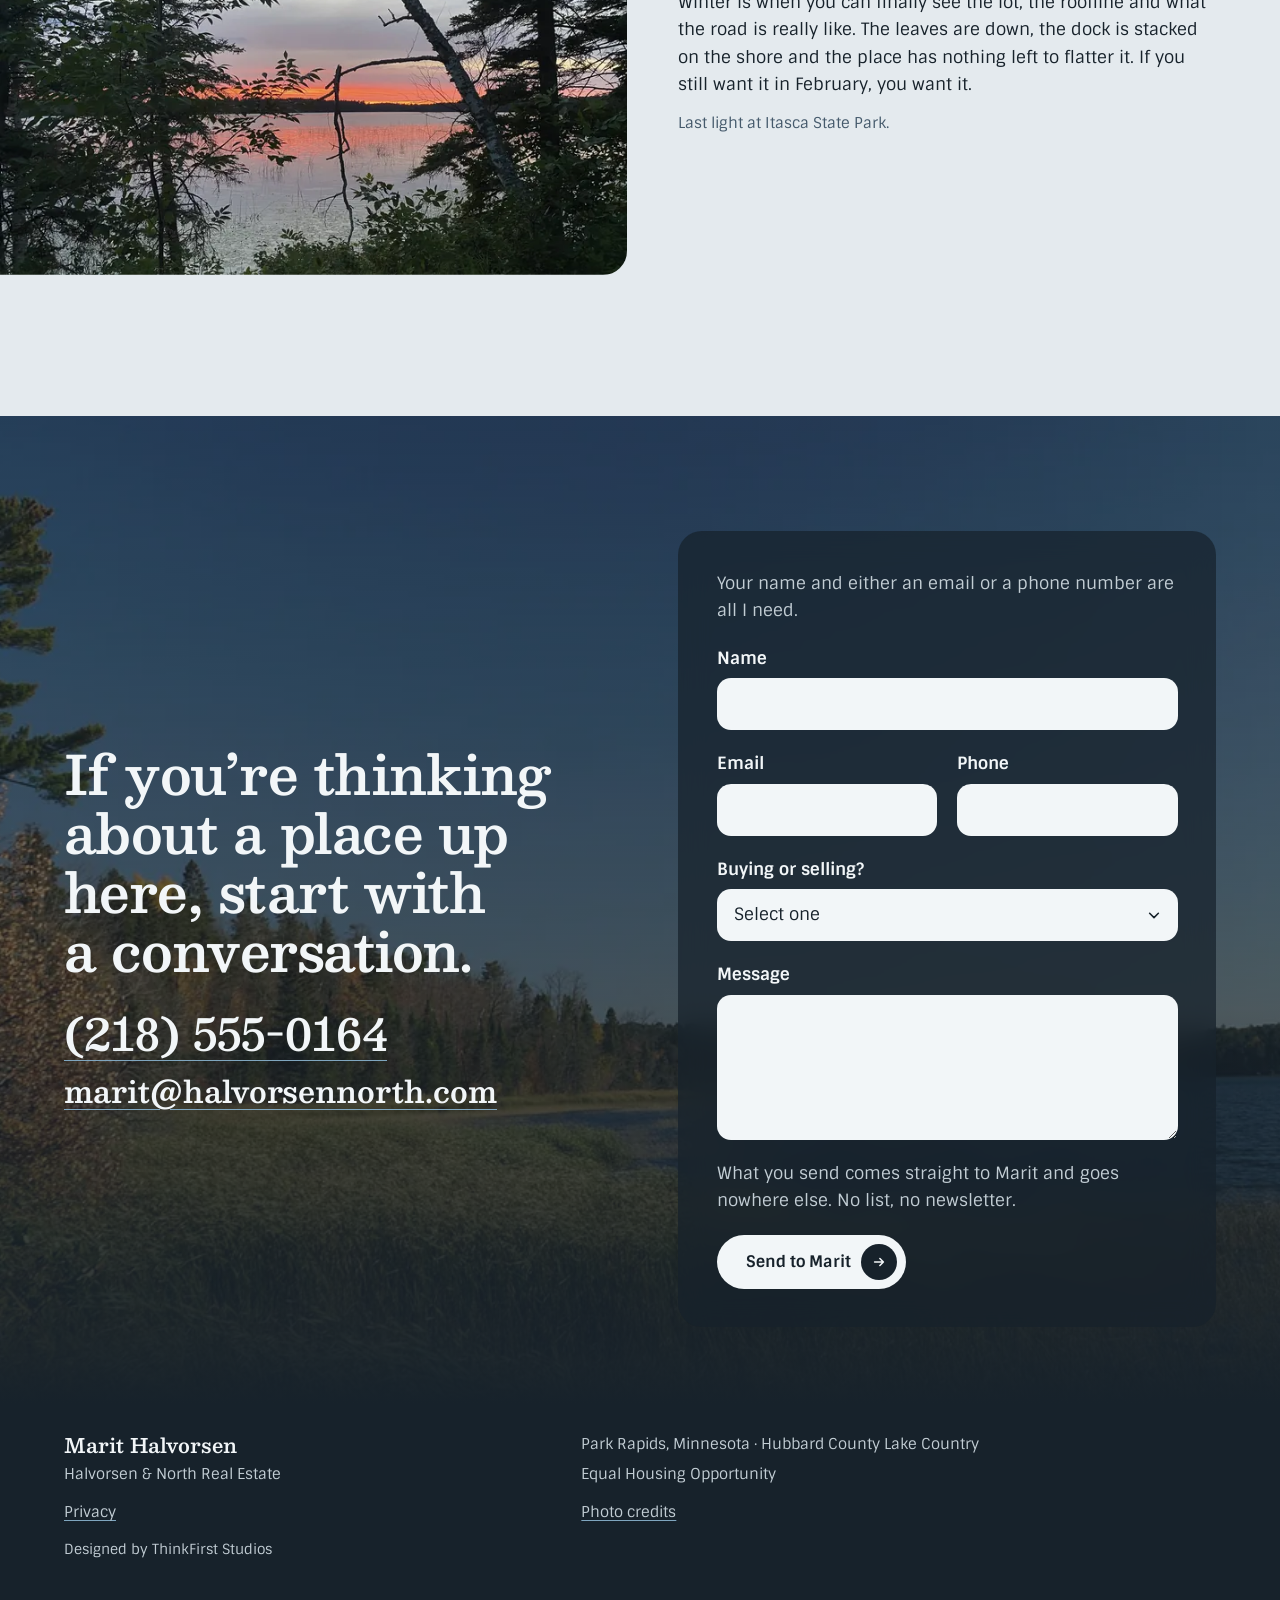
==== commit e52f1783: "Remove the Search homes link Co-Authored-By: Claude Opus 5.5 <noreply@anthropic.com>" ====
--- a/index.html
+++ b/index.html
@@ -16,7 +16,7 @@
   <meta property="og:image" content="https://halvorsennorth.com/assets/og-card.jpg">
   <meta name="twitter:card" content="summary_large_image">
 
-  <link rel="stylesheet" href="styles.css?v=12">
+  <link rel="stylesheet" href="styles.css?v=13">
   <script>document.documentElement.classList.add('js');</script>
 
   <script type="application/ld+json">
@@ -174,7 +174,6 @@
           <h3 data-rise>The lakes</h3>
           <p data-rise>Fish Hook, Potato and a great many more, lined with cabins, resorts, seasonal places and year-round homes. The lake economy does most of its living in summer. Winters run deep. In late September the color comes on and the light lies flat across the water.</p>
           <p class="place__cap" data-rise>A lake through the pines at Itasca State Park.</p>
-          <p class="place__link" data-rise><a class="link--ice" href="https://www.zillow.com/park-rapids-mn/" target="_blank" rel="noopener noreferrer">Search homes</a></p>
         </div>
       </article>
     </section>
@@ -379,6 +378,6 @@
     <a href="mailto:marit@halvorsennorth.com">Email</a>
   </div>
 
-  <script src="script.js?v=12"></script>
+  <script src="script.js?v=13"></script>
 </body>
 </html>
--- a/styles.css
+++ b/styles.css
@@ -457,7 +457,6 @@
 .place__text .place__cap { margin-top: 14px; color: var(--rule); font-size: 0.9375rem; }
 
 .link--ice { display: inline-flex; align-items: center; min-height: 44px; }
-.place__text .place__link { margin-top: 6px; font-weight: 700; }
 .lake { padding-bottom: 1px; }
 
 /* Buying and selling */
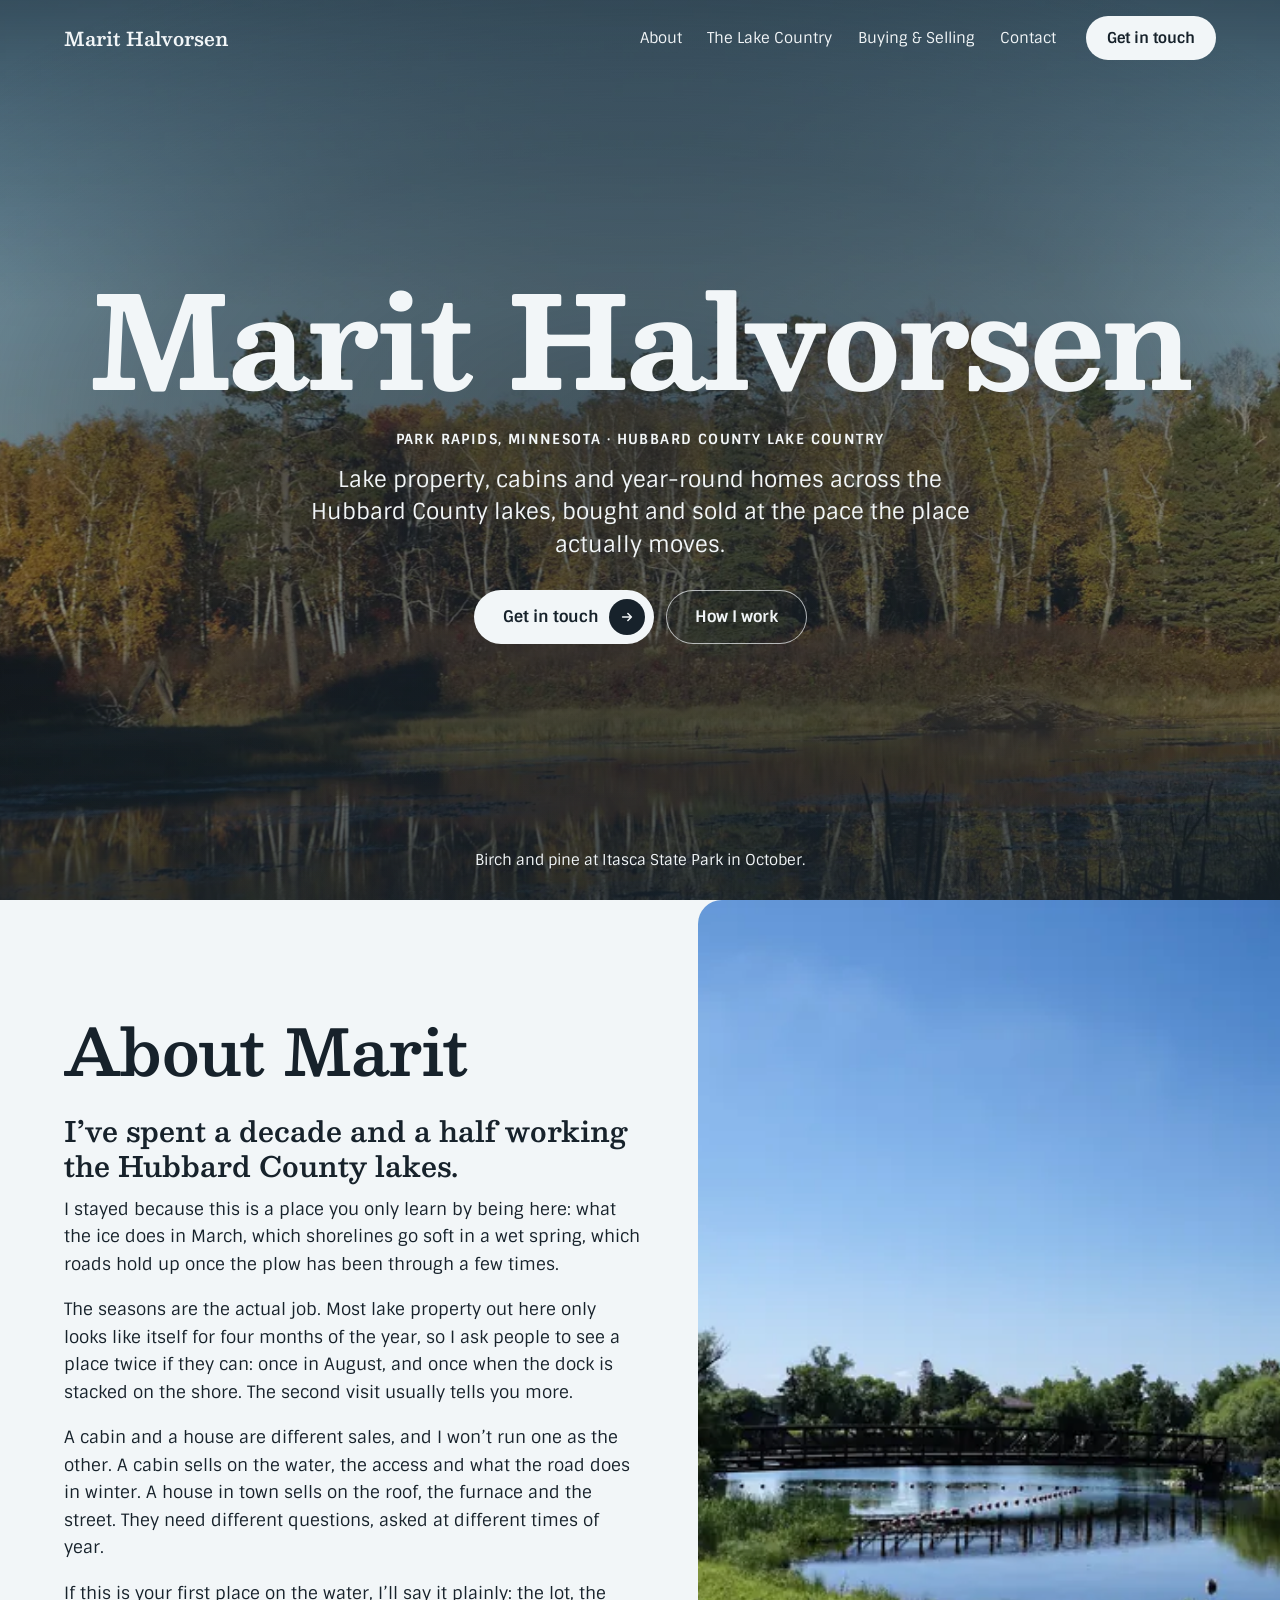
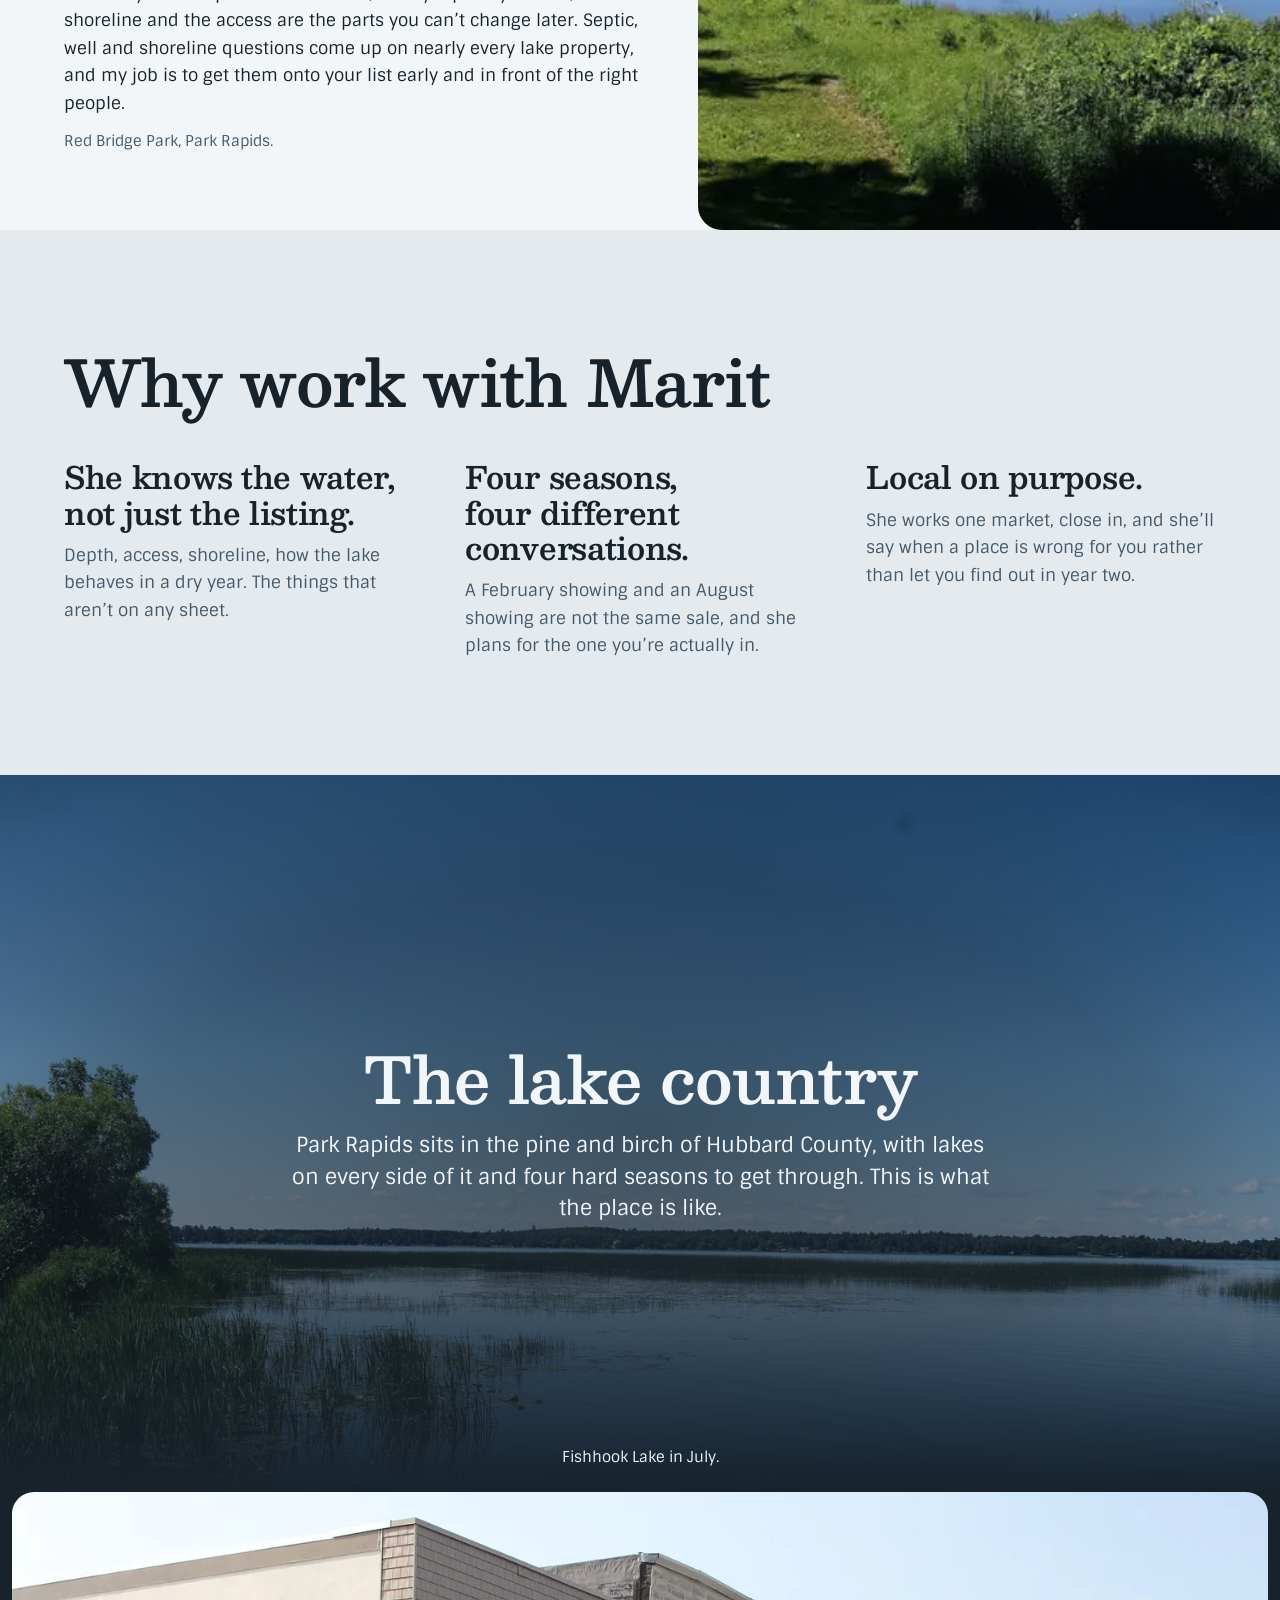
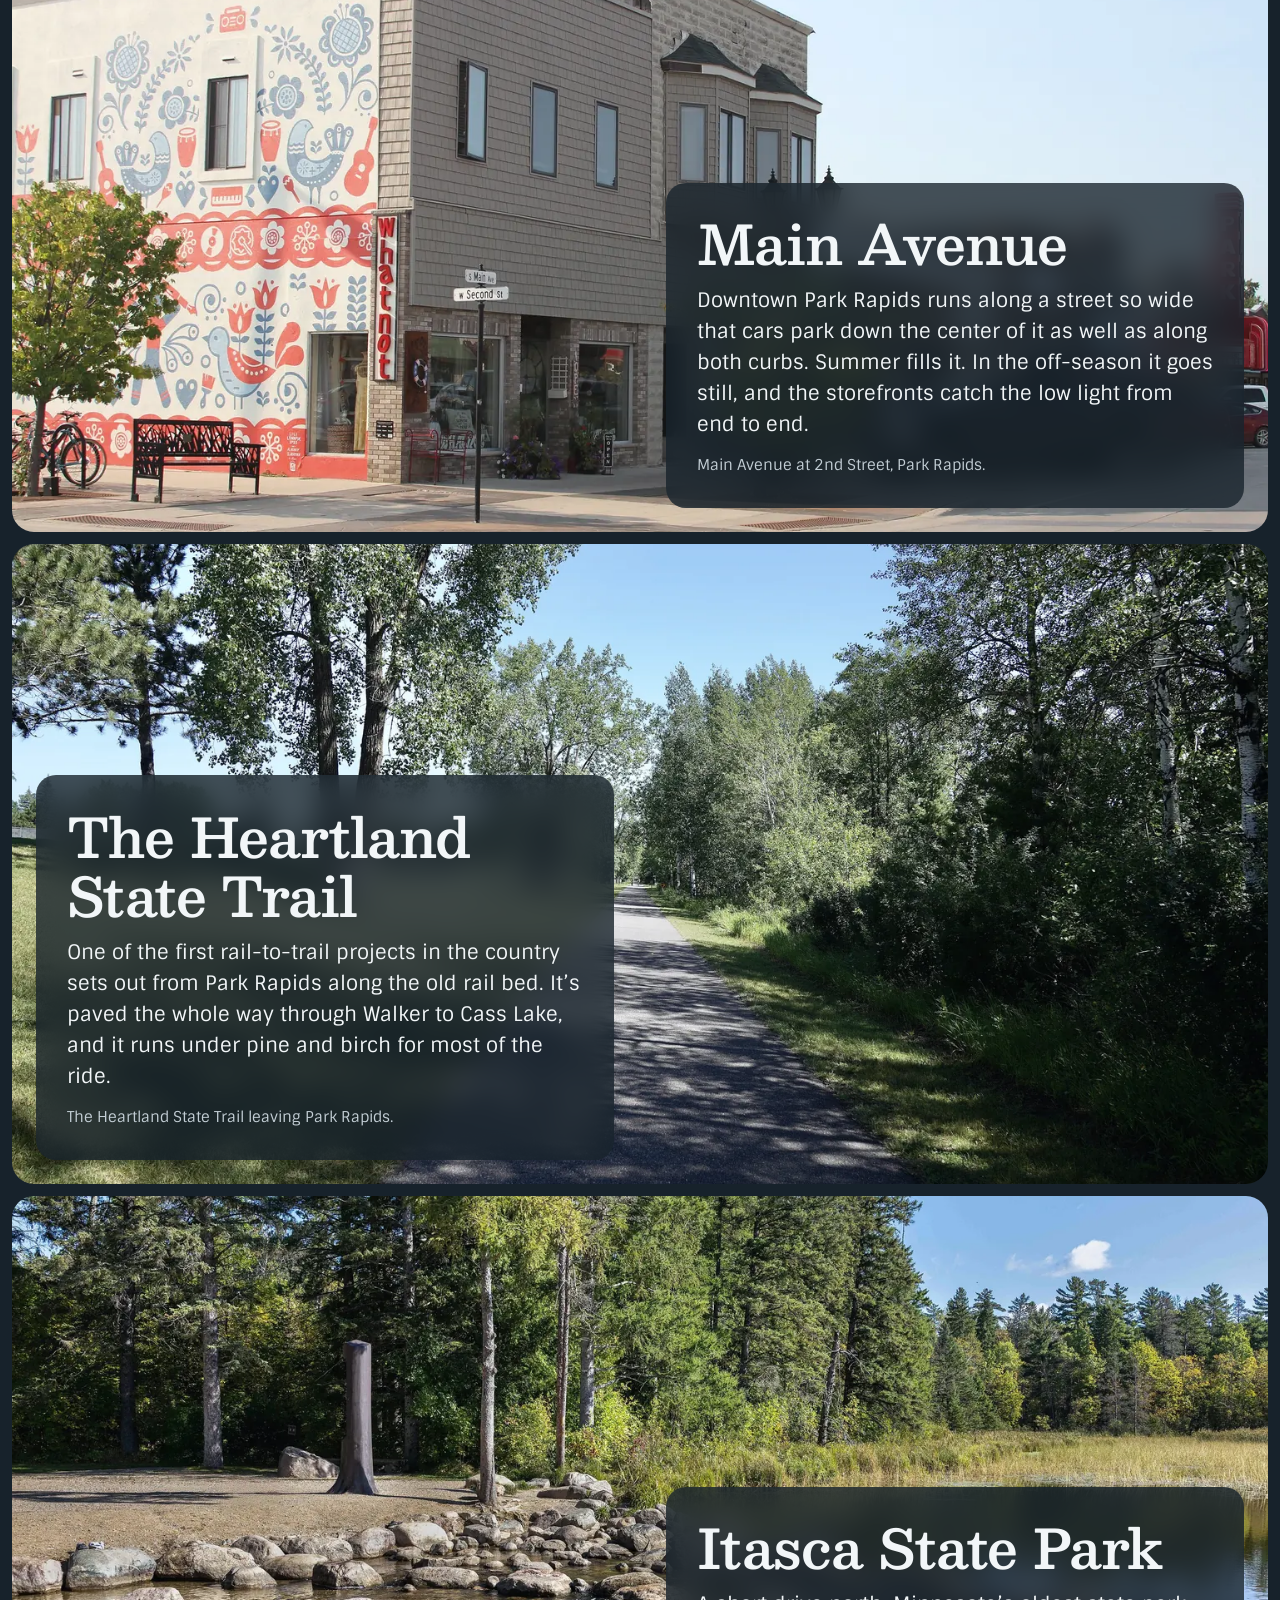
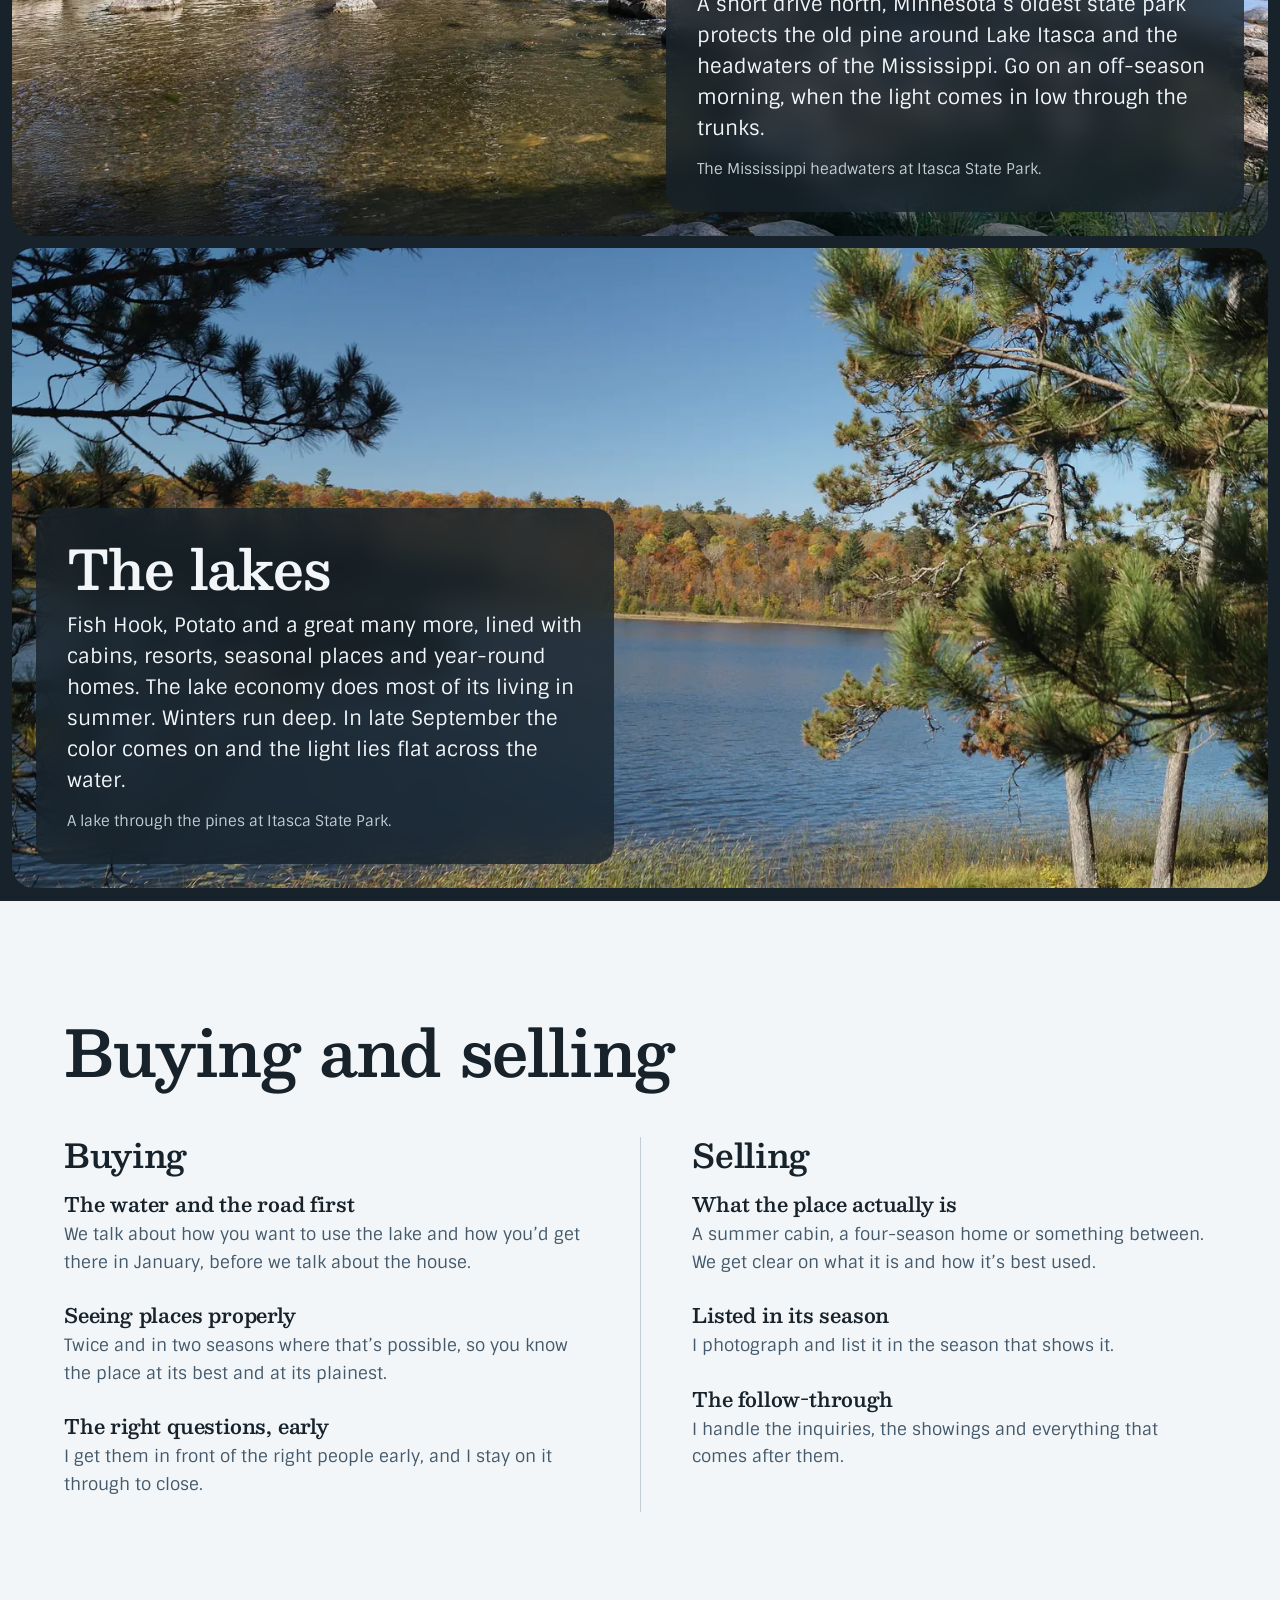
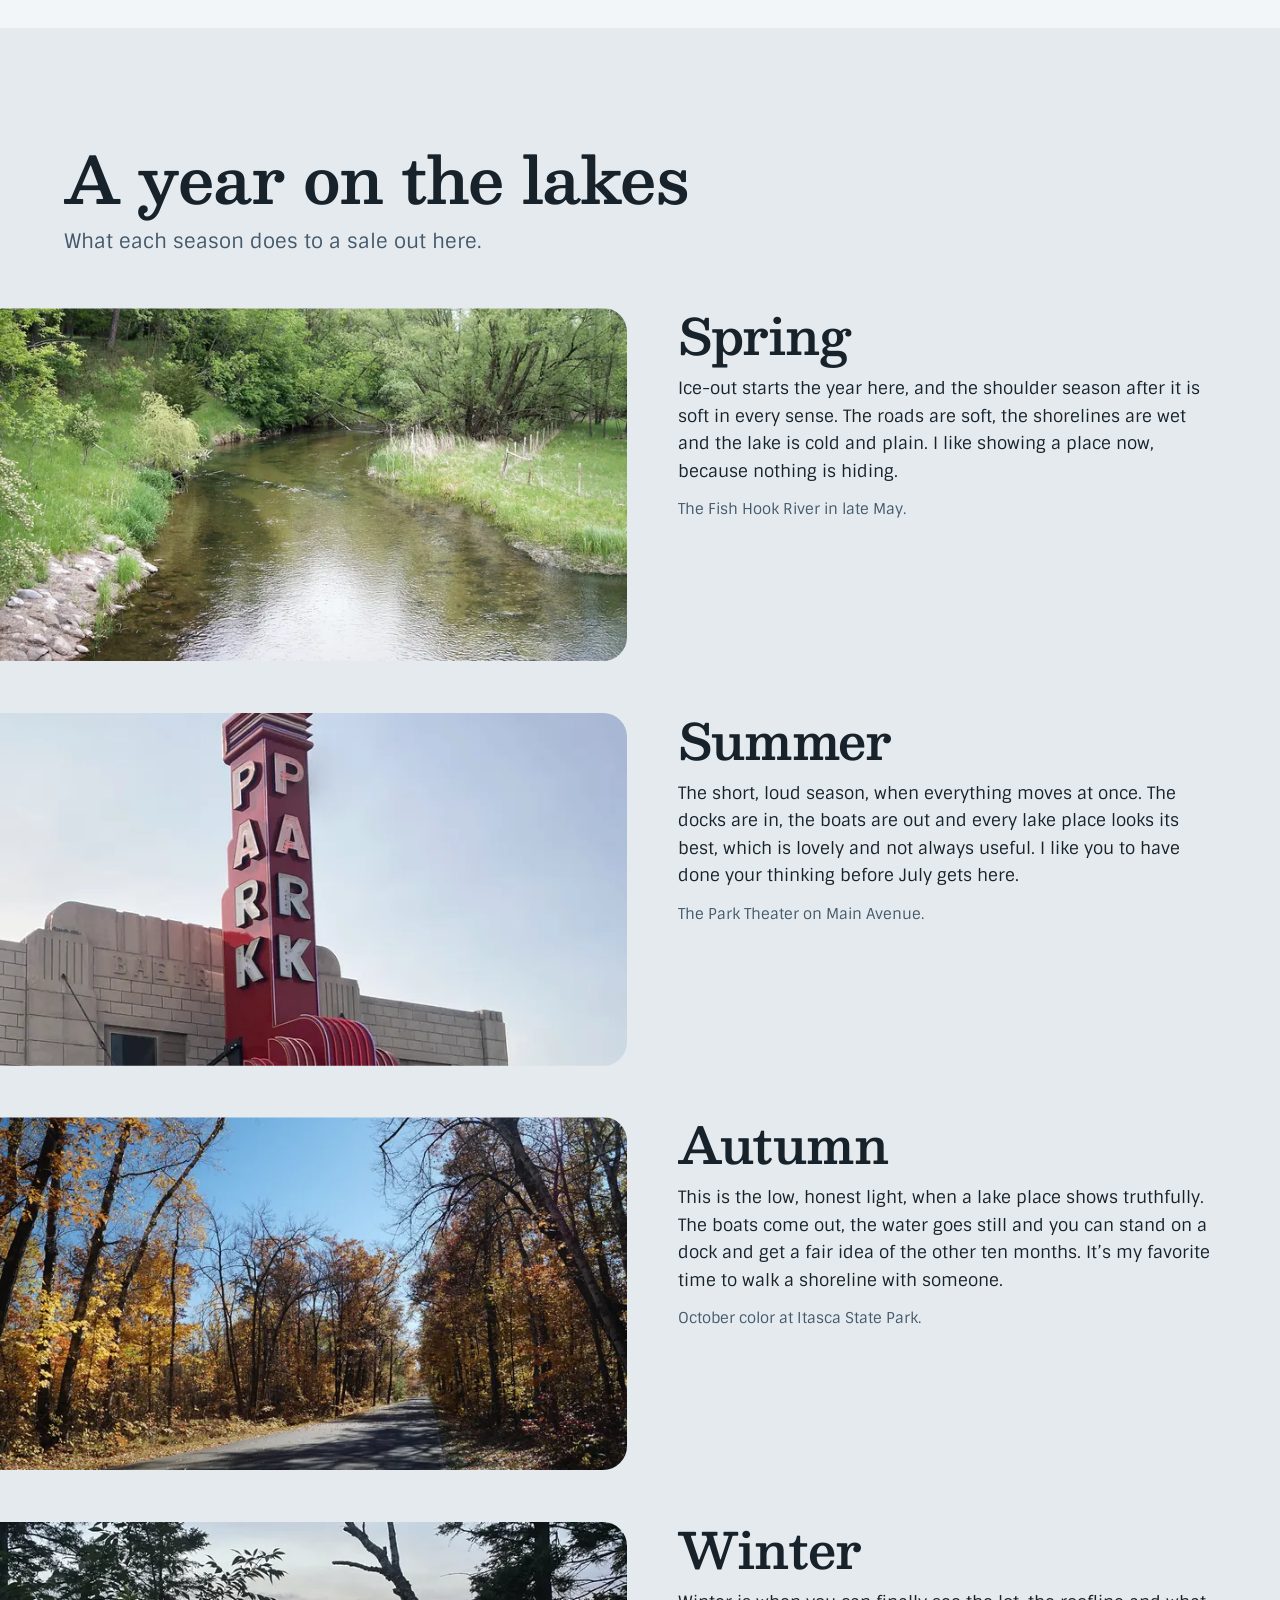
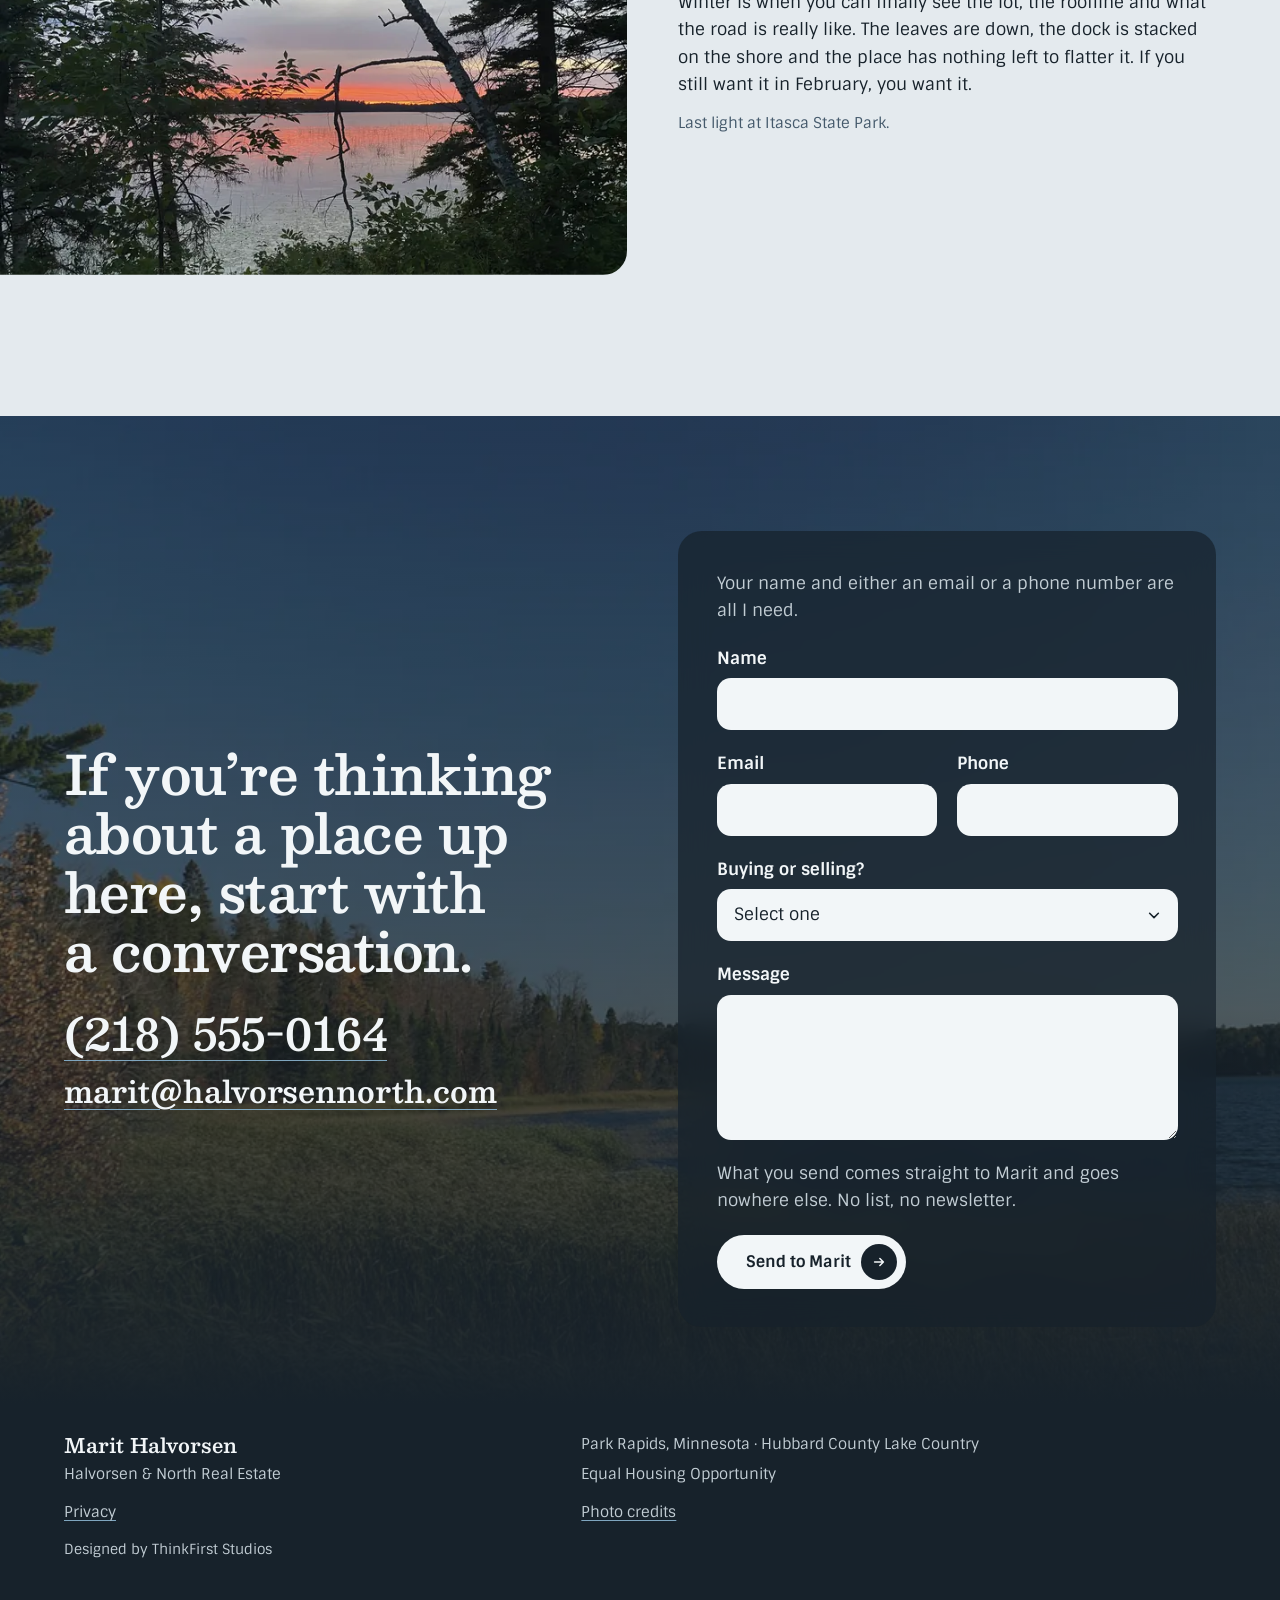
==== commit 0d7effc1: "Remove em dashes Co-Authored-By: Claude Opus 5.5 <noreply@anthropic.com>" ====
--- a/index.html
+++ b/index.html
@@ -1,4 +1,4 @@
-<!-- ThinkFirst Studios sample site. Marit Halvorsen, Halvorsen & North Real Estate, the phone number and the email address are FICTIONAL and used for demonstration only. Not a real agent, brokerage or business. No licence number, statistic or testimonial on this page is real — none are claimed. Photography is real, Creative Commons-licensed work by the photographers credited in the footer, and is of the places captioned. -->
+<!-- ThinkFirst Studios sample site. Marit Halvorsen, Halvorsen & North Real Estate, the phone number and the email address are FICTIONAL and used for demonstration only. Not a real agent, brokerage or business. No licence number, statistic or testimonial on this page is real, and none are claimed. Photography is real, Creative Commons-licensed work by the photographers credited in the footer, and is of the places captioned. -->
 <!DOCTYPE html>
 <html lang="en-US">
 <head>
@@ -16,7 +16,7 @@
   <meta property="og:image" content="https://halvorsennorth.com/assets/og-card.jpg">
   <meta name="twitter:card" content="summary_large_image">
 
-  <link rel="stylesheet" href="styles.css?v=13">
+  <link rel="stylesheet" href="styles.css?v=14">
   <script>document.documentElement.classList.add('js');</script>
 
   <script type="application/ld+json">
@@ -61,7 +61,7 @@
       <div class="hero__top wrap">
         <h1 class="hero__name"><span class="hero__word"><span>Marit</span></span> <span class="hero__word"><span>Halvorsen</span></span></h1>
         <p class="hero__place">Park Rapids, Minnesota · Hubbard County Lake Country</p>
-        <p class="hero__line">Lake property, cabins and year-round homes across the Hubbard County lakes — bought and sold at the pace the place actually moves.</p>
+        <p class="hero__line">Lake property, cabins and year-round homes across the Hubbard County lakes, bought and sold at the pace the place actually moves.</p>
         <p class="hero__actions">
           <a class="btn btn--light" href="#contact">Get in touch<span class="btn__arrow" aria-hidden="true"><svg viewBox="0 0 16 16" width="14" height="14" fill="none" stroke="currentColor" stroke-width="1.8" stroke-linecap="round" stroke-linejoin="round"><path d="M3 8h10M9 4l4 4-4 4"/></svg></span></a>
           <a class="btn btn--ghost" href="#about">How I work</a>
@@ -378,6 +378,6 @@
     <a href="mailto:marit@halvorsennorth.com">Email</a>
   </div>
 
-  <script src="script.js?v=13"></script>
+  <script src="script.js?v=14"></script>
 </body>
 </html>
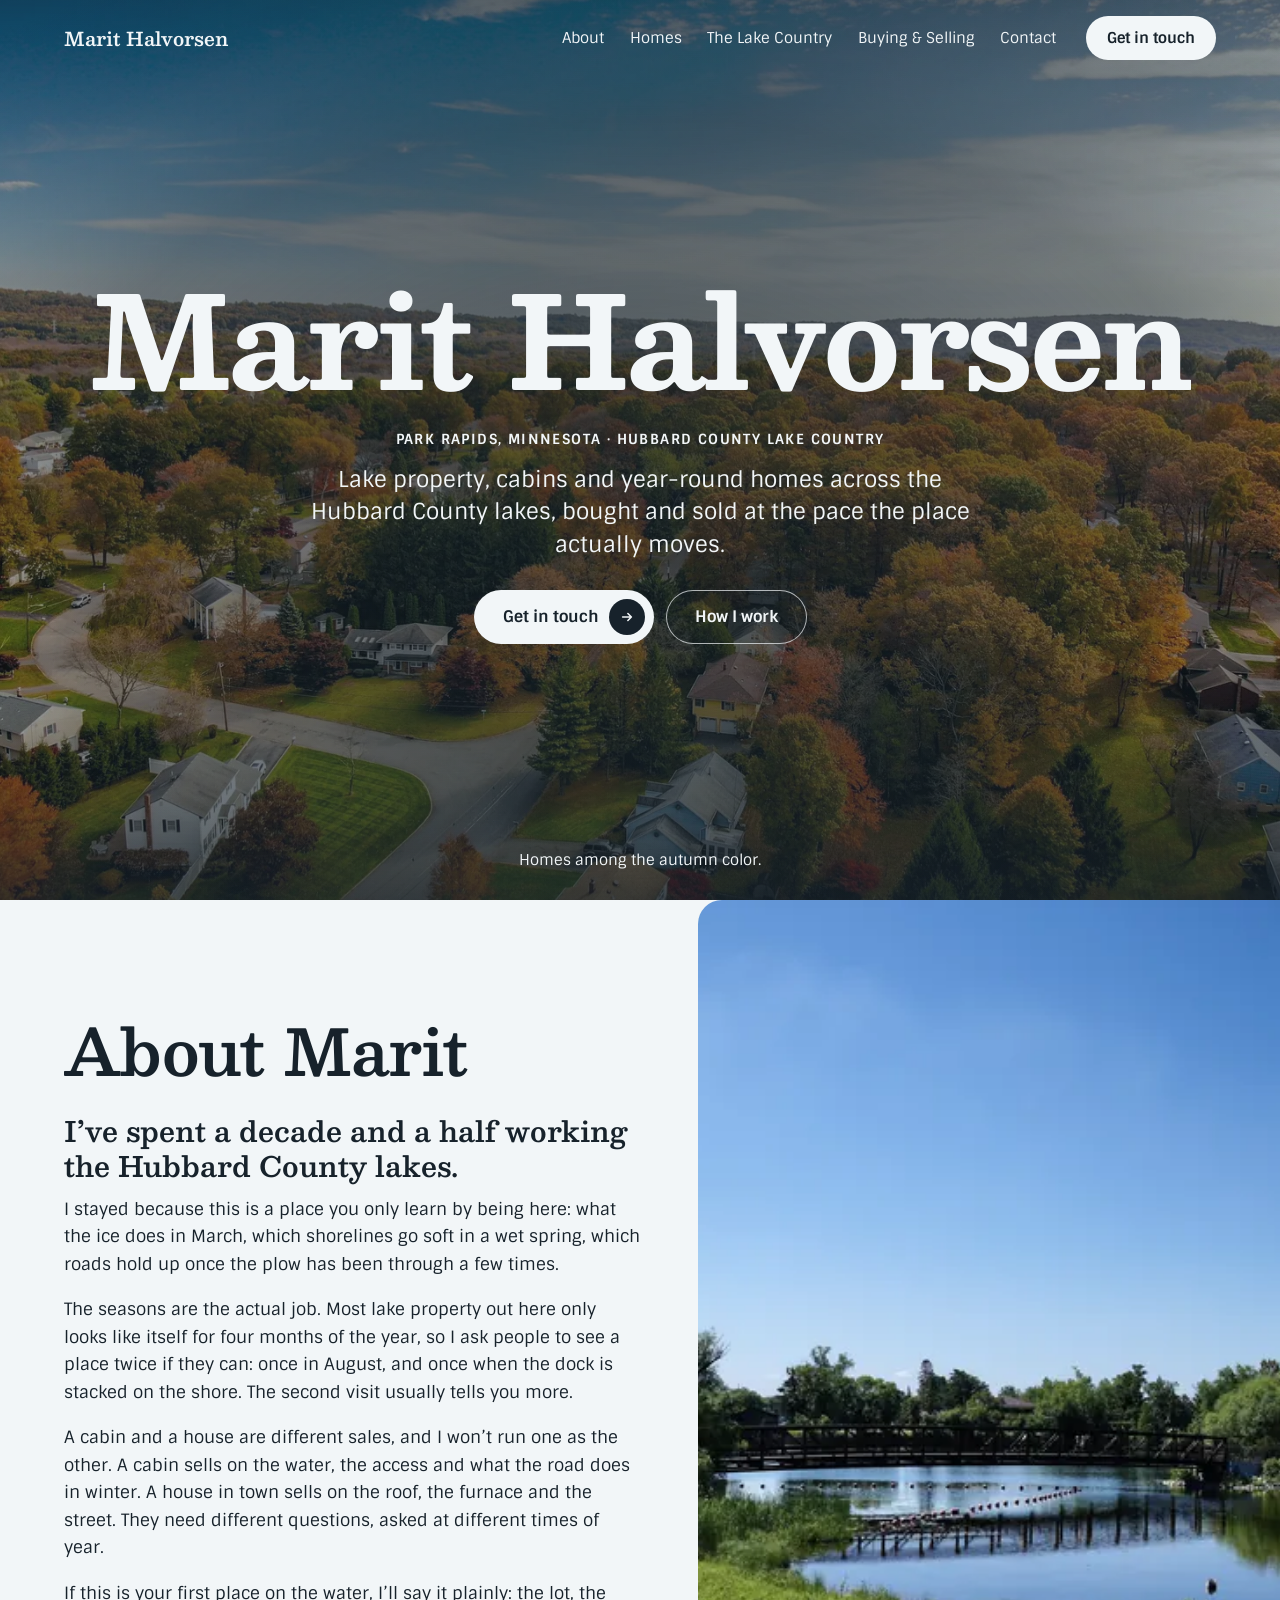
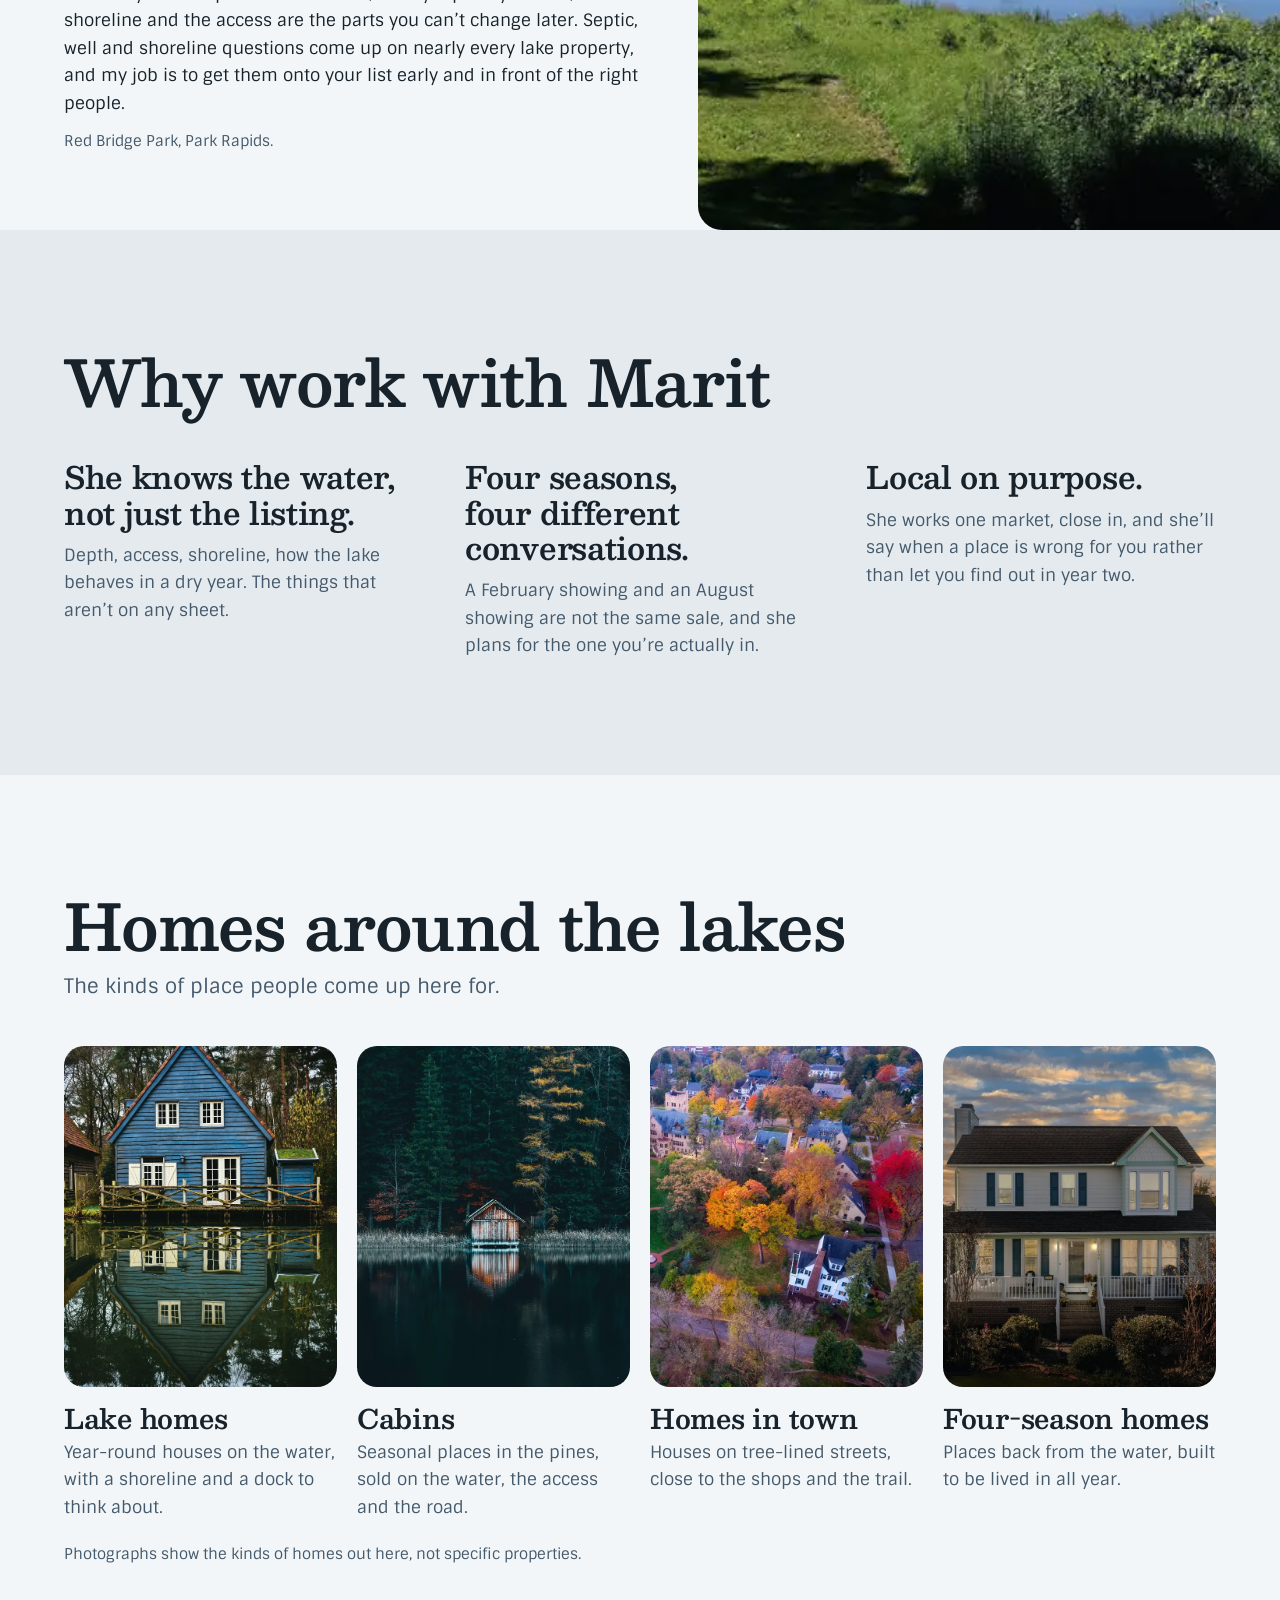
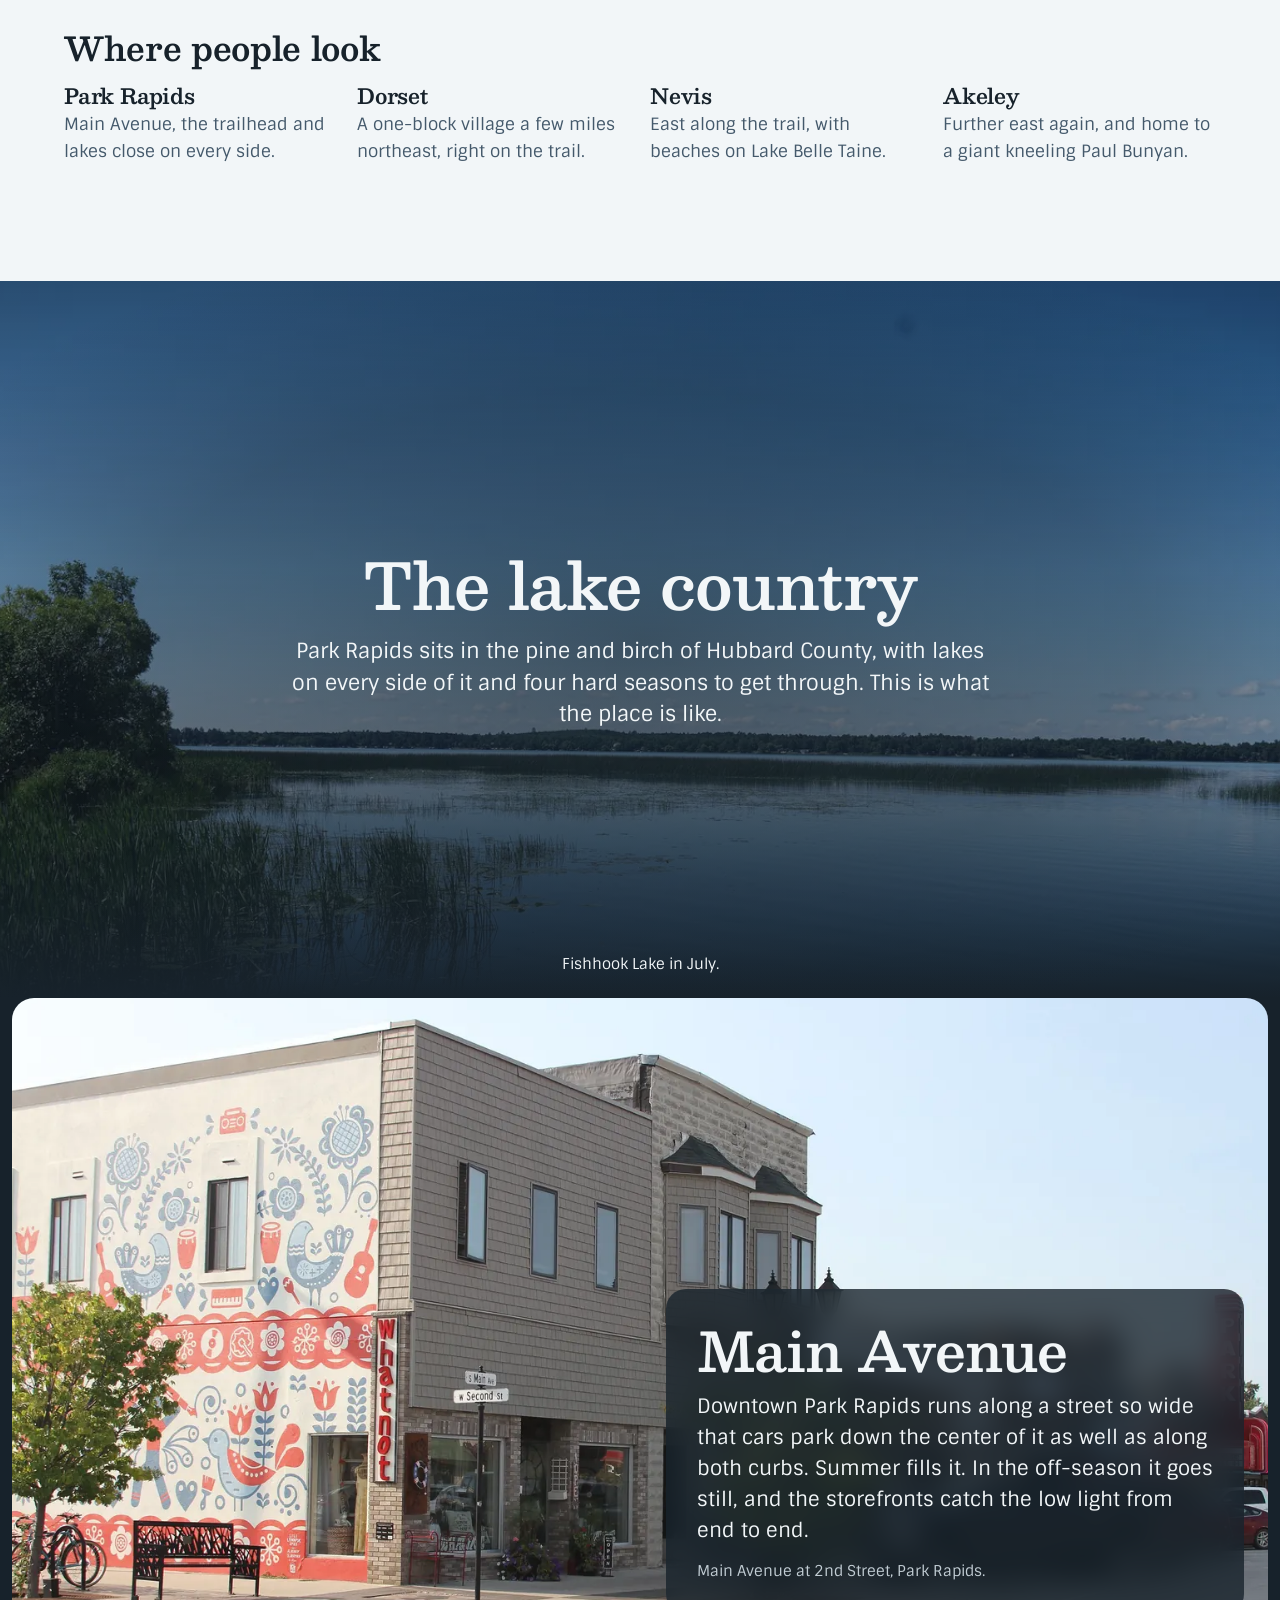
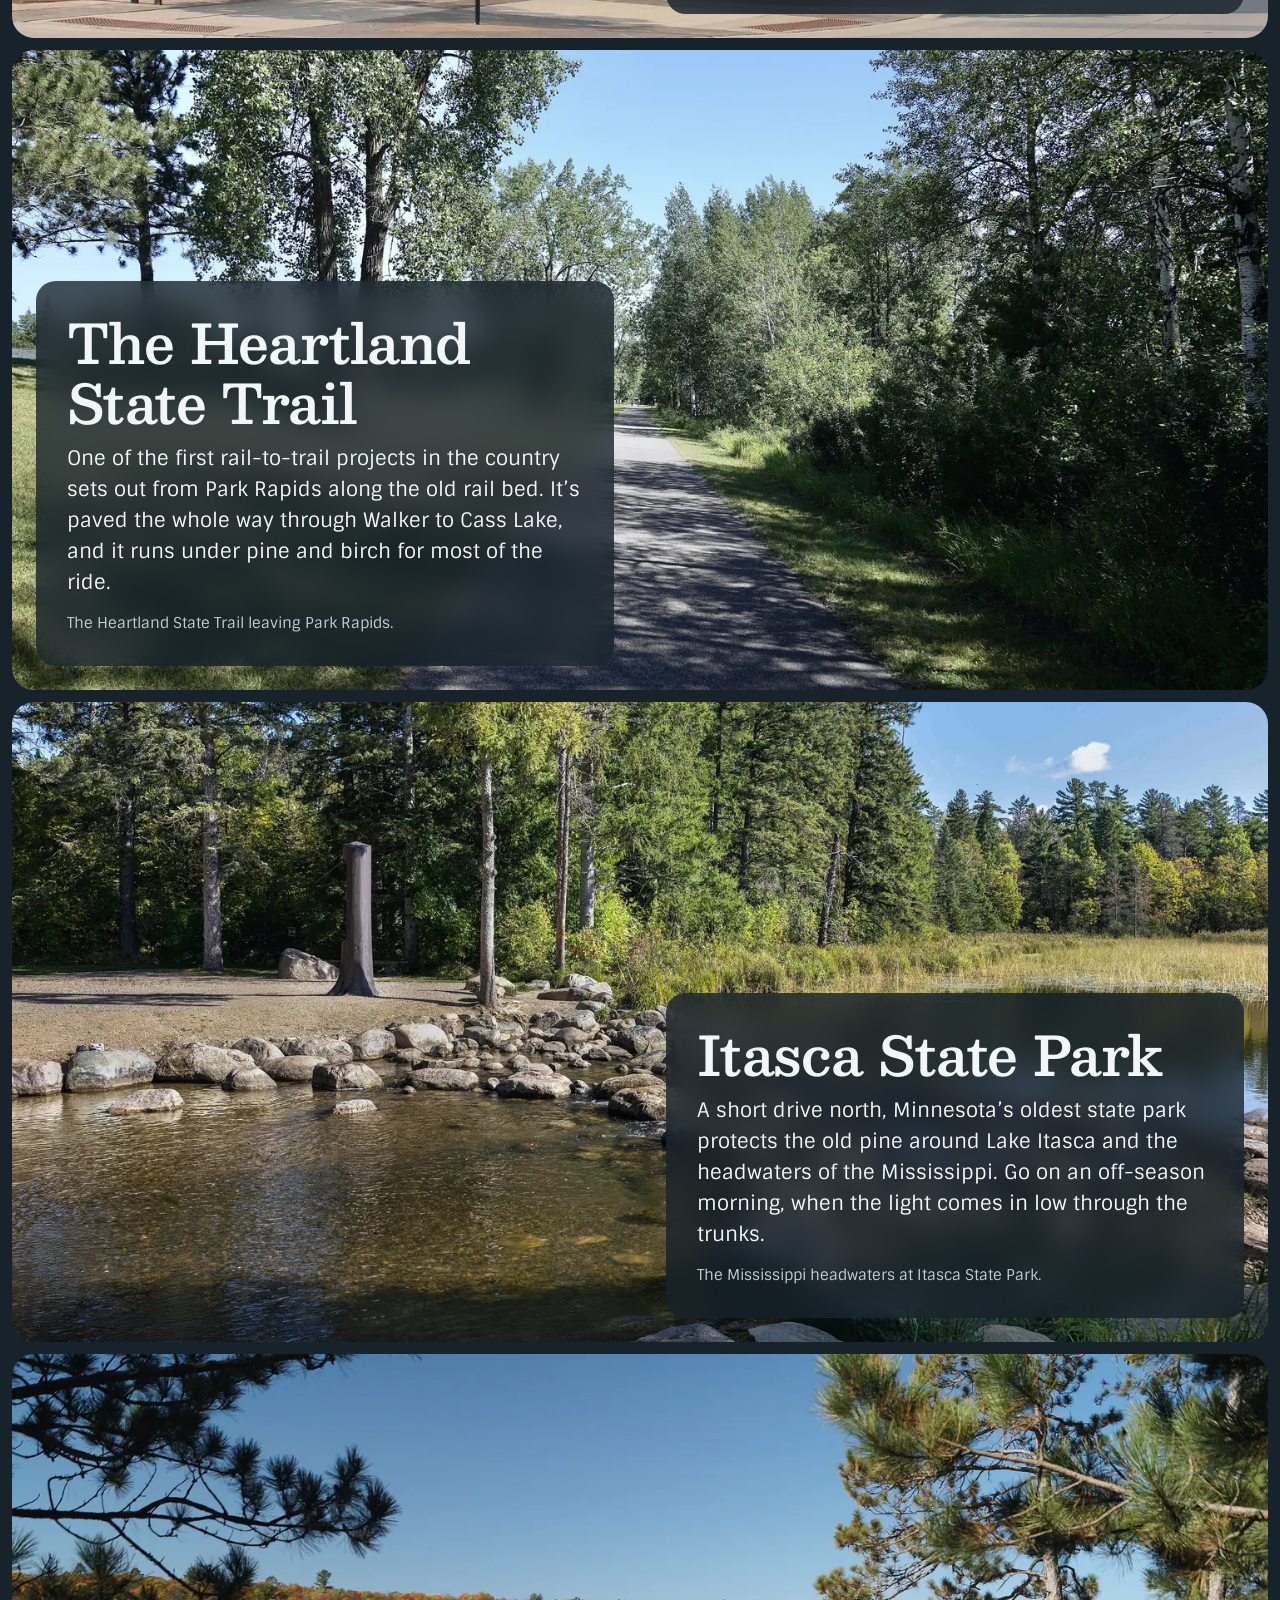
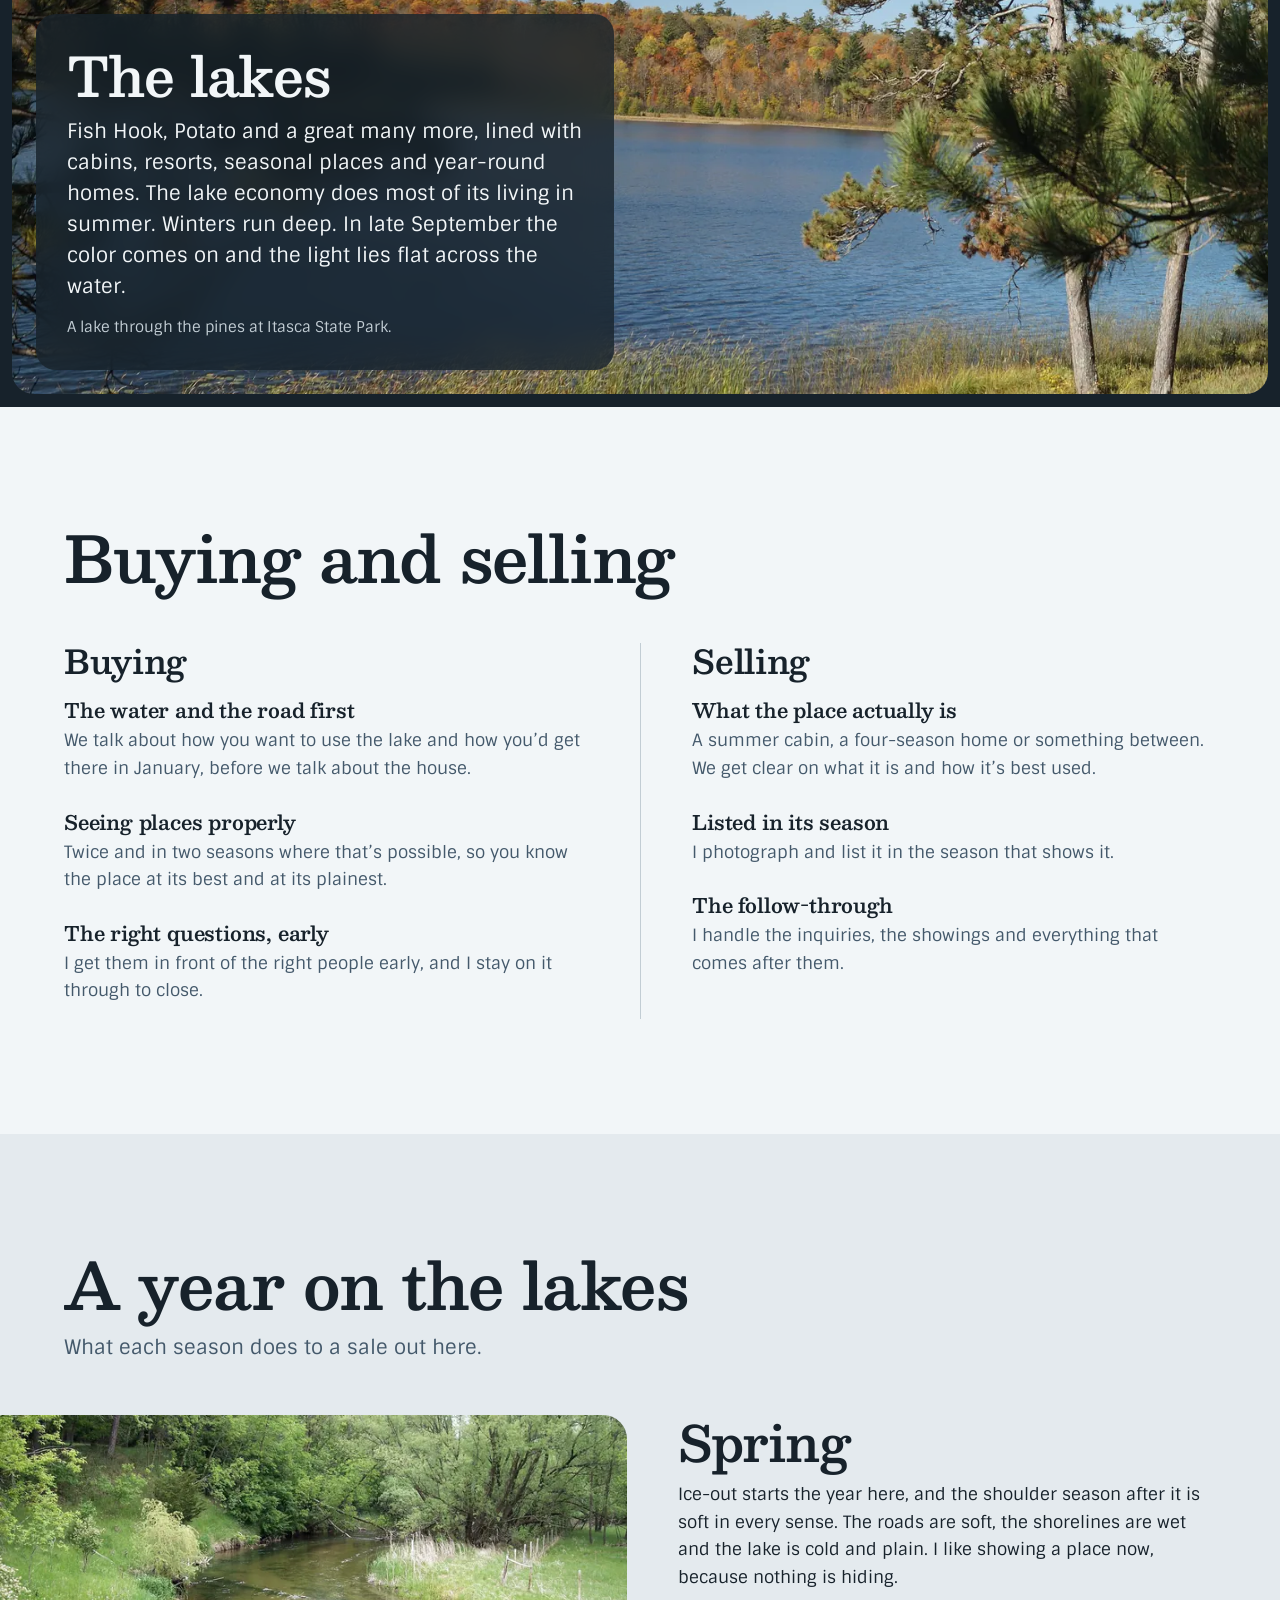
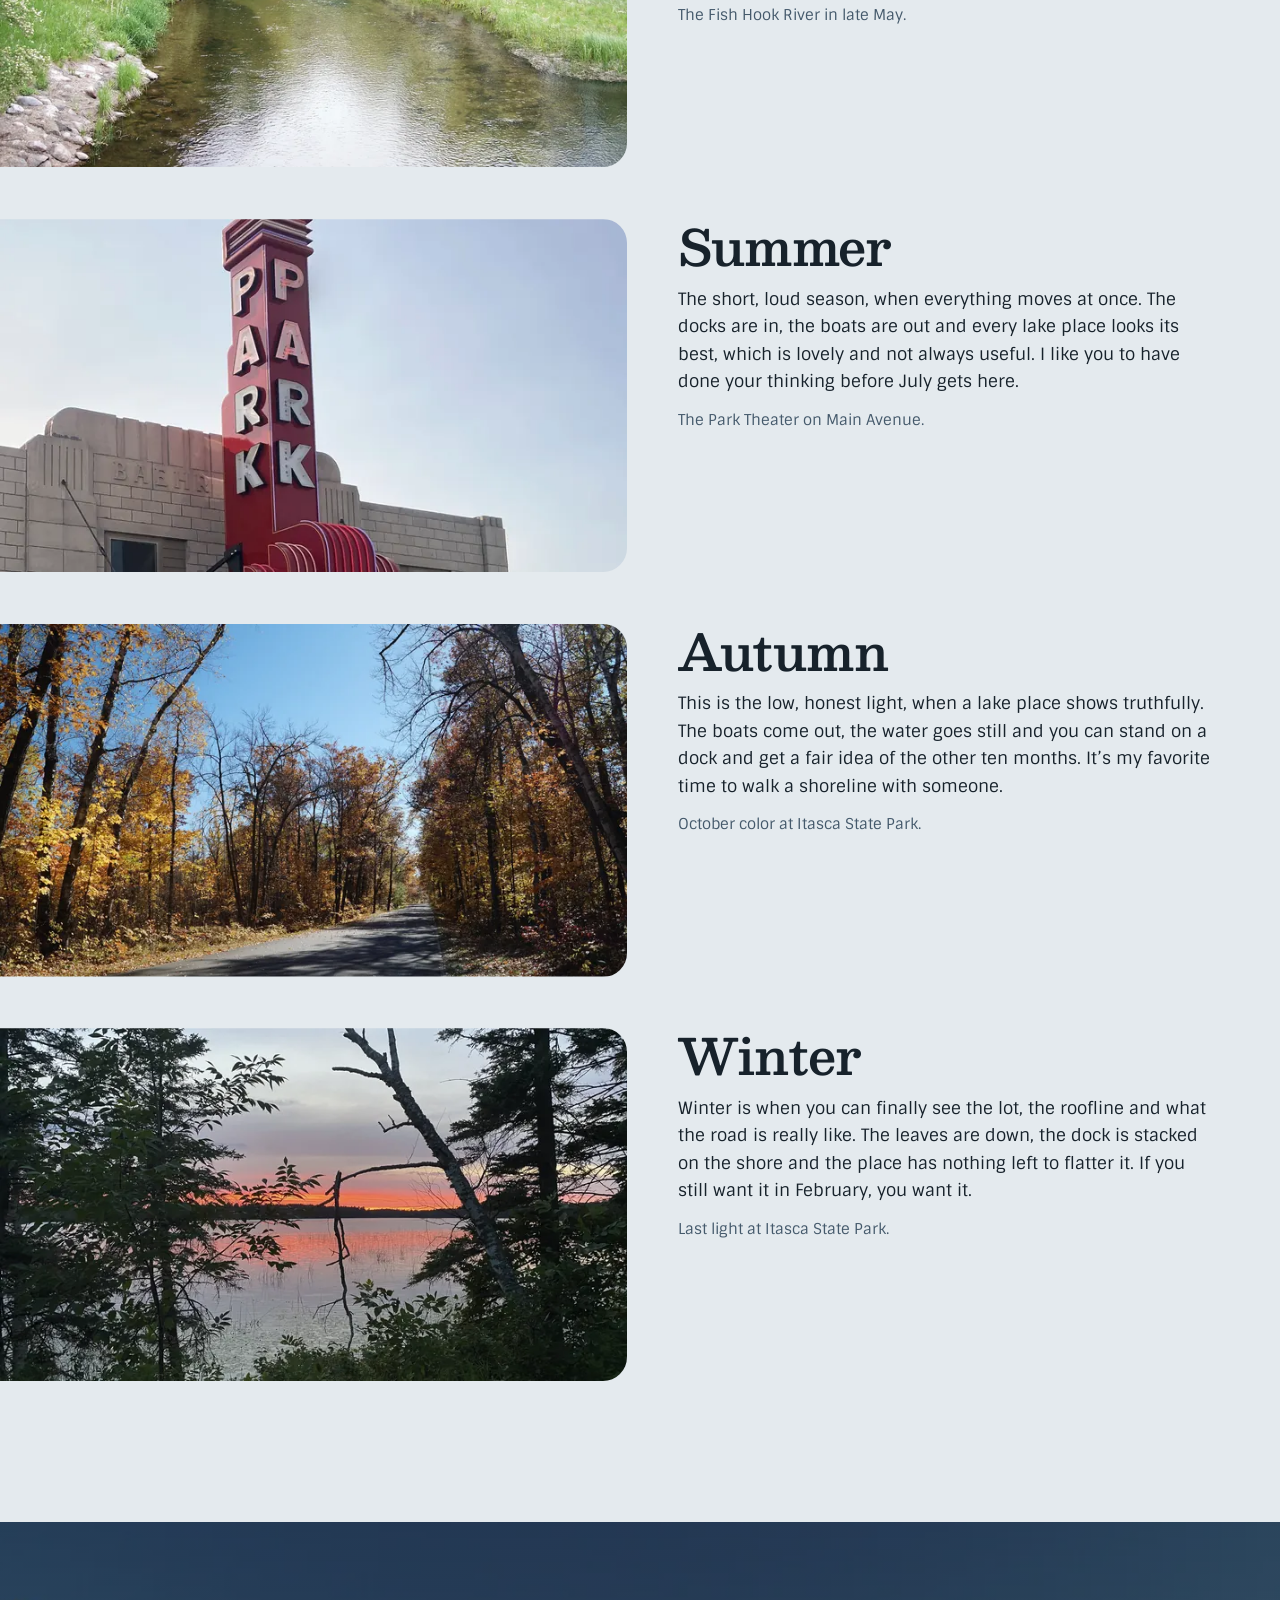
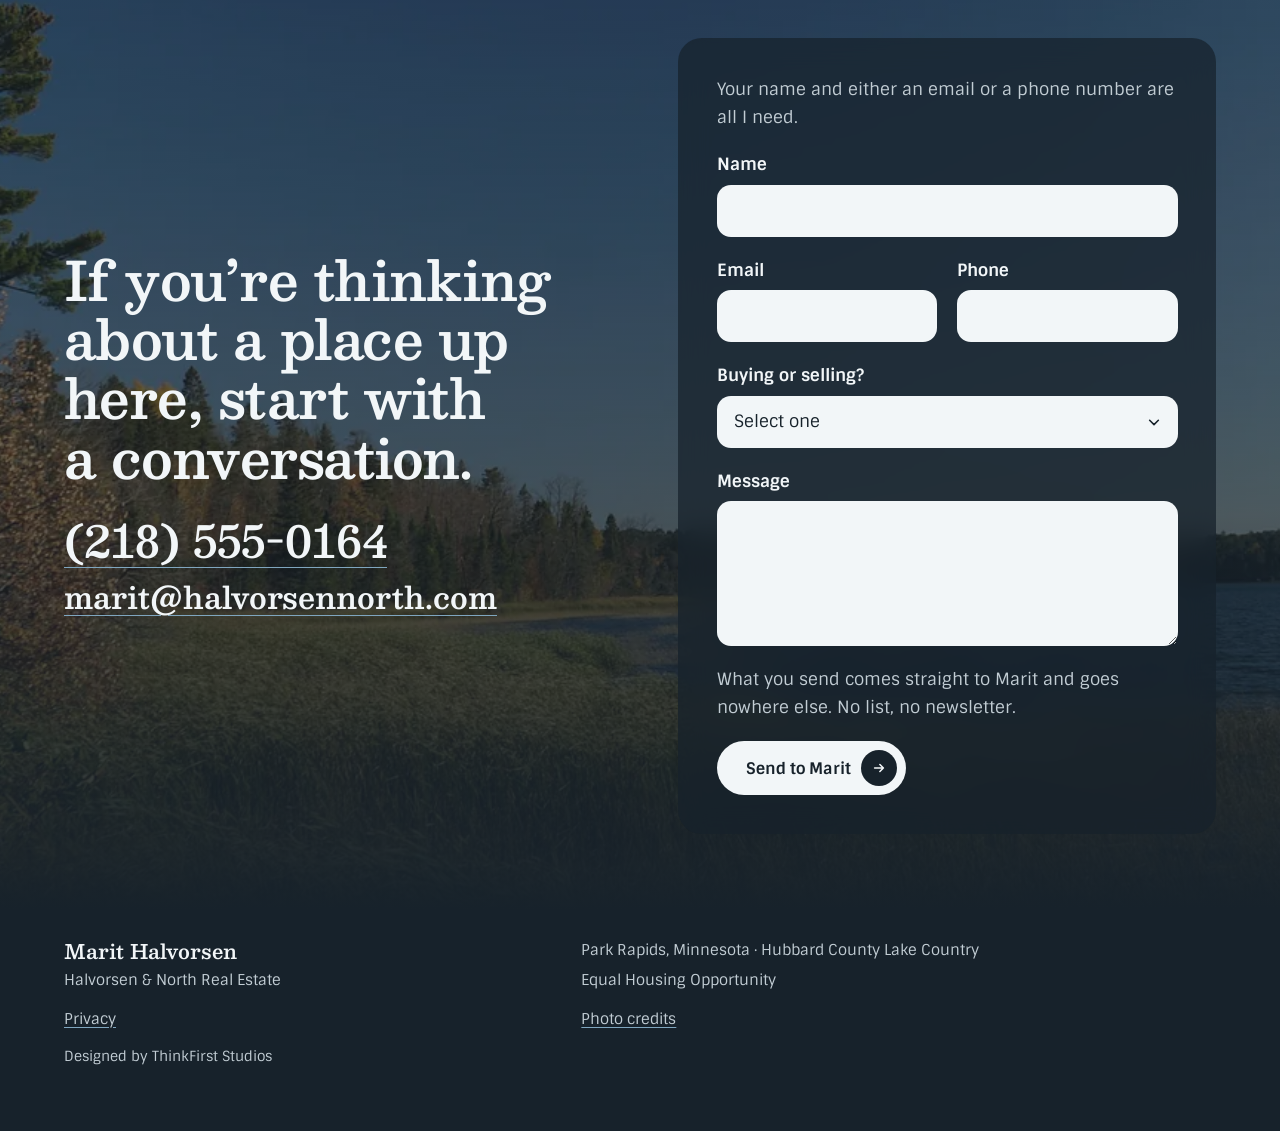
==== commit 5a996bf7: "Lead with homes: new hero, Homes section and the surrounding towns Co-Authored-By: Claude Opus 5.5 <" ====
--- a/index.html
+++ b/index.html
@@ -1,4 +1,4 @@
-<!-- ThinkFirst Studios sample site. Marit Halvorsen, Halvorsen & North Real Estate, the phone number and the email address are FICTIONAL and used for demonstration only. Not a real agent, brokerage or business. No licence number, statistic or testimonial on this page is real, and none are claimed. Photography is real, Creative Commons-licensed work by the photographers credited in the footer, and is of the places captioned. -->
+<!-- ThinkFirst Studios sample site. Marit Halvorsen, Halvorsen & North Real Estate, the phone number and the email address are FICTIONAL and used for demonstration only. Not a real agent, brokerage or business. No licence number, statistic or testimonial on this page is real, and none are claimed. Photographs of named places are real, Creative Commons-licensed work credited in the footer. The hero and home photographs are royalty-free stock and are not represented as being of any specific address. -->
 <!DOCTYPE html>
 <html lang="en-US">
 <head>
@@ -16,7 +16,7 @@
   <meta property="og:image" content="https://halvorsennorth.com/assets/og-card.jpg">
   <meta name="twitter:card" content="summary_large_image">
 
-  <link rel="stylesheet" href="styles.css?v=14">
+  <link rel="stylesheet" href="styles.css?v=15">
   <script>document.documentElement.classList.add('js');</script>
 
   <script type="application/ld+json">
@@ -43,6 +43,7 @@
       <button class="site-head__toggle" type="button" aria-expanded="false" aria-controls="site-nav" data-nav-toggle>Menu</button>
       <nav class="site-nav" id="site-nav" aria-label="Main">
         <a href="#about">About</a>
+        <a href="#homes">Homes</a>
         <a href="#lake-country">The Lake Country</a>
         <a href="#buying-selling">Buying &amp; Selling</a>
         <a href="#contact">Contact</a>
@@ -54,10 +55,10 @@
   <main id="main">
 
     <section class="hero" id="top">
-      <img class="hero__photo" src="assets/photos/hero-itasca-1600.webp"
-           srcset="assets/photos/hero-itasca-1000.webp 1000w, assets/photos/hero-itasca-1600.webp 1600w, assets/photos/hero-itasca-2400.webp 2400w"
-           sizes="100vw" width="2400" height="1600" fetchpriority="high"
-           alt="Birch and pine in autumn color along a still shoreline at Itasca State Park, doubled in the water.">
+      <img class="hero__photo" src="assets/photos/hero-neighborhood-1600.webp"
+           srcset="assets/photos/hero-neighborhood-1000.webp 1000w, assets/photos/hero-neighborhood-1600.webp 1600w, assets/photos/hero-neighborhood-2400.webp 2400w"
+           sizes="(max-width: 800px) 170vw, 100vw" width="2400" height="1800" fetchpriority="high"
+           alt="Looking across a neighborhood of houses and curving streets among orange and gold trees, with low hills and a wide sky beyond.">
       <div class="hero__top wrap">
         <h1 class="hero__name"><span class="hero__word"><span>Marit</span></span> <span class="hero__word"><span>Halvorsen</span></span></h1>
         <p class="hero__place">Park Rapids, Minnesota · Hubbard County Lake Country</p>
@@ -68,7 +69,7 @@
         </p>
       </div>
       <div class="hero__foot">
-        <p class="hero__caption wrap">Birch and pine at Itasca State Park in October.</p>
+        <p class="hero__caption wrap">Homes among the autumn color.</p>
       </div>
     </section>
 
@@ -108,6 +109,88 @@
           <div class="point" data-rise>
             <h3>Local on purpose.</h3>
             <p>She works one market, close in, and she’ll say when a place is wrong for you rather than let you find out in year two.</p>
+          </div>
+        </div>
+      </div>
+    </section>
+
+    <section class="band band--mist" id="homes" aria-labelledby="homes-title">
+      <div class="band__top wrap">
+        <div class="homes__head" data-rise-group>
+          <h2 id="homes-title" data-rise>Homes around the lakes</h2>
+          <p data-rise>The kinds of place people come up here for.</p>
+        </div>
+        <div class="homes" data-rise-group>
+          <figure class="home" data-rise>
+            <div class="home__img">
+              <img src="assets/photos/home-lake-1200.webp"
+                   srcset="assets/photos/home-lake-700.webp 700w, assets/photos/home-lake-1200.webp 1200w"
+                   sizes="(max-width: 560px) 100vw, (max-width: 1000px) 50vw, 25vw" width="1200" height="1500" loading="lazy" decoding="async"
+                   alt="A blue wooden house at the edge of still water, with pines behind it.">
+            </div>
+            <figcaption>
+              <h3>Lake homes</h3>
+              <p>Year-round houses on the water, with a shoreline and a dock to think about.</p>
+            </figcaption>
+          </figure>
+          <figure class="home" data-rise>
+            <div class="home__img">
+              <img src="assets/photos/home-cabin-1200.webp"
+                   srcset="assets/photos/home-cabin-700.webp 700w, assets/photos/home-cabin-1200.webp 1200w"
+                   sizes="(max-width: 560px) 100vw, (max-width: 1000px) 50vw, 25vw" width="1200" height="1500" loading="lazy" decoding="async"
+                   alt="A small wooden cabin on a dark shoreline below tall pines.">
+            </div>
+            <figcaption>
+              <h3>Cabins</h3>
+              <p>Seasonal places in the pines, sold on the water, the access and the road.</p>
+            </figcaption>
+          </figure>
+          <figure class="home" data-rise>
+            <div class="home__img">
+              <img src="assets/photos/home-town-1200.webp"
+                   srcset="assets/photos/home-town-700.webp 700w, assets/photos/home-town-1200.webp 1200w"
+                   sizes="(max-width: 560px) 100vw, (max-width: 1000px) 50vw, 25vw" width="1200" height="1500" loading="lazy" decoding="async"
+                   alt="A neighborhood of houses and paths among bright autumn trees, seen from above.">
+            </div>
+            <figcaption>
+              <h3>Homes in town</h3>
+              <p>Houses on tree-lined streets, close to the shops and the trail.</p>
+            </figcaption>
+          </figure>
+          <figure class="home" data-rise>
+            <div class="home__img">
+              <img src="assets/photos/home-country-1200.webp"
+                   srcset="assets/photos/home-country-700.webp 700w, assets/photos/home-country-1200.webp 1200w"
+                   sizes="(max-width: 560px) 100vw, (max-width: 1000px) 50vw, 25vw" width="1200" height="1500" loading="lazy" decoding="async"
+                   alt="A two-story house with a wide front porch, lit up at sunset.">
+            </div>
+            <figcaption>
+              <h3>Four-season homes</h3>
+              <p>Places back from the water, built to be lived in all year.</p>
+            </figcaption>
+          </figure>
+        </div>
+        <p class="homes__note">Photographs show the kinds of homes out here, not specific properties.</p>
+
+        <div class="towns__wrap" data-rise-group>
+          <h3 data-rise>Where people look</h3>
+          <div class="towns">
+          <div class="town" data-rise>
+            <h4>Park Rapids</h4>
+            <p>Main Avenue, the trailhead and lakes close on every side.</p>
+          </div>
+          <div class="town" data-rise>
+            <h4>Dorset</h4>
+            <p>A one-block village a few miles northeast, right on the trail.</p>
+          </div>
+          <div class="town" data-rise>
+            <h4>Nevis</h4>
+            <p>East along the trail, with beaches on Lake Belle Taine.</p>
+          </div>
+          <div class="town" data-rise>
+            <h4>Akeley</h4>
+            <p>Further east again, and home to a giant kneeling Paul Bunyan.</p>
+          </div>
           </div>
         </div>
       </div>
@@ -351,9 +434,8 @@
         <p><a class="link--ice" href="privacy.html">Privacy</a></p>
         <details class="credits">
           <summary>Photo credits</summary>
-          <p>Photographs cropped and color-adjusted from the originals.</p>
+          <p>Photographs cropped and color-adjusted from the originals. The main photograph and the home photographs are stock from Pexels.</p>
           <ul>
-            <li><a href="https://commons.wikimedia.org/wiki/File:DeSoto_Trail_-_52421885729.jpg">Birch and pine at Itasca State Park in October</a>, Crown Star Images, <a href="https://creativecommons.org/licenses/by/2.0/">CC BY 2.0</a></li>
             <li><a href="https://commons.wikimedia.org/wiki/File:Red_Bridge_Park,_city_of_Park_Rapids,_Minnesota.jpg">Red Bridge Park, Park Rapids</a>, Richard N Horne, <a href="https://creativecommons.org/licenses/by-sa/4.0/">CC BY-SA 4.0</a></li>
             <li><a href="https://commons.wikimedia.org/wiki/File:Fishhook_Lake,_Hubbard_County,_Minnesota.jpg">Fishhook Lake in July</a>, Richard N Horne, <a href="https://creativecommons.org/licenses/by-sa/4.0/">CC BY-SA 4.0</a></li>
             <li><a href="https://commons.wikimedia.org/wiki/File:Main_Avenue_at_2nd_Street,_Park_Rapids,_Minnesota-01.jpg">Main Avenue at 2nd Street, Park Rapids</a>, Myotus, <a href="https://creativecommons.org/licenses/by/4.0/">CC BY 4.0</a></li>
@@ -378,6 +460,6 @@
     <a href="mailto:marit@halvorsennorth.com">Email</a>
   </div>
 
-  <script src="script.js?v=14"></script>
+  <script src="script.js?v=15"></script>
 </body>
 </html>
--- a/styles.css
+++ b/styles.css
@@ -275,8 +275,8 @@
   inset: 0;
   z-index: 1;
   background:
-    radial-gradient(ellipse 70% 58% at 50% 48%, rgba(23, 34, 43, 0.62) 0%, rgba(23, 34, 43, 0.4) 55%, rgba(23, 34, 43, 0) 100%),
-    linear-gradient(to bottom, rgba(23, 34, 43, 0.72) 0%, rgba(23, 34, 43, 0.3) 34%, rgba(23, 34, 43, 0.3) 66%, rgba(23, 34, 43, 0.8) 100%);
+    radial-gradient(ellipse 78% 62% at 50% 48%, rgba(23, 34, 43, 0.72) 0%, rgba(23, 34, 43, 0.52) 56%, rgba(23, 34, 43, 0) 96%),
+    linear-gradient(to bottom, rgba(23, 34, 43, 0.6) 0%, rgba(23, 34, 43, 0.08) 30%, rgba(23, 34, 43, 0.08) 70%, rgba(23, 34, 43, 0.78) 100%);
 }
 
 .hero__photo {
@@ -287,7 +287,7 @@
   max-width: none;
   height: 100%;
   object-fit: cover;
-  object-position: 50% 82%;
+  object-position: 50% 72%;
   scale: 1.1;
   translate: 0 var(--py, 0);
   animation: settle 2200ms var(--ease) both;
@@ -403,6 +403,36 @@
 .point + .point { margin-top: clamp(28px, 3.6vw, 44px); }
 .point h3 { font-size: clamp(1.5rem, 1.2rem + 0.9vw, 2rem); line-height: 1.15; }
 .point p { max-width: 34em; margin-top: 12px; color: var(--steel); }
+
+/* Homes around the lakes */
+
+.homes__head p { margin-top: 10px; color: var(--steel); font-size: clamp(1.0625rem, 1rem + 0.4vw, 1.25rem); }
+
+.homes {
+  display: grid;
+  gap: 28px 20px;
+  margin-top: clamp(28px, 3.4vw, 48px);
+}
+.home { margin: 0; min-width: 0; }
+.home__img { overflow: hidden; border-radius: 20px; }
+.home__img img { width: 100%; height: auto; aspect-ratio: 4 / 5; object-fit: cover; transition: scale 900ms var(--ease); }
+.home:hover .home__img img { scale: 1.05; }
+.home h3 { margin-top: 16px; font-size: clamp(1.375rem, 1.2rem + 0.6vw, 1.75rem); }
+.home figcaption p { margin-top: 6px; color: var(--steel); }
+
+.homes__note { margin-top: 20px; color: var(--steel); font-size: 0.9375rem; }
+
+.towns__wrap { margin-top: clamp(44px, 5vw, 72px); }
+.towns { display: grid; gap: 20px; margin-top: 18px; }
+.town h4 { font-size: 1.3125rem; }
+.town p { margin-top: 4px; color: var(--steel); }
+
+@media (min-width: 560px) {
+  .homes, .towns { grid-template-columns: repeat(2, minmax(0, 1fr)); }
+}
+@media (min-width: 1000px) {
+  .homes, .towns { grid-template-columns: repeat(4, minmax(0, 1fr)); }
+}
 
 /* Lake country */
 
@@ -628,7 +658,7 @@
 .page__body ul { margin: 0.7em 0 0; padding-left: 1.2em; }
 .page__body li + li { margin-top: 0.35em; }
 .page__lede { margin-top: 14px; max-width: 34em; color: var(--steel); font-size: clamp(1.0625rem, 1rem + 0.4vw, 1.25rem); }
-.page__photo { width: 100%; height: clamp(180px, 28vw, 380px); object-fit: cover; object-position: 50% 76%; }
+.page__photo { width: 100%; height: clamp(180px, 28vw, 380px); object-fit: cover; object-position: 50% 62%; }
 
 /* Tablet and up */
 
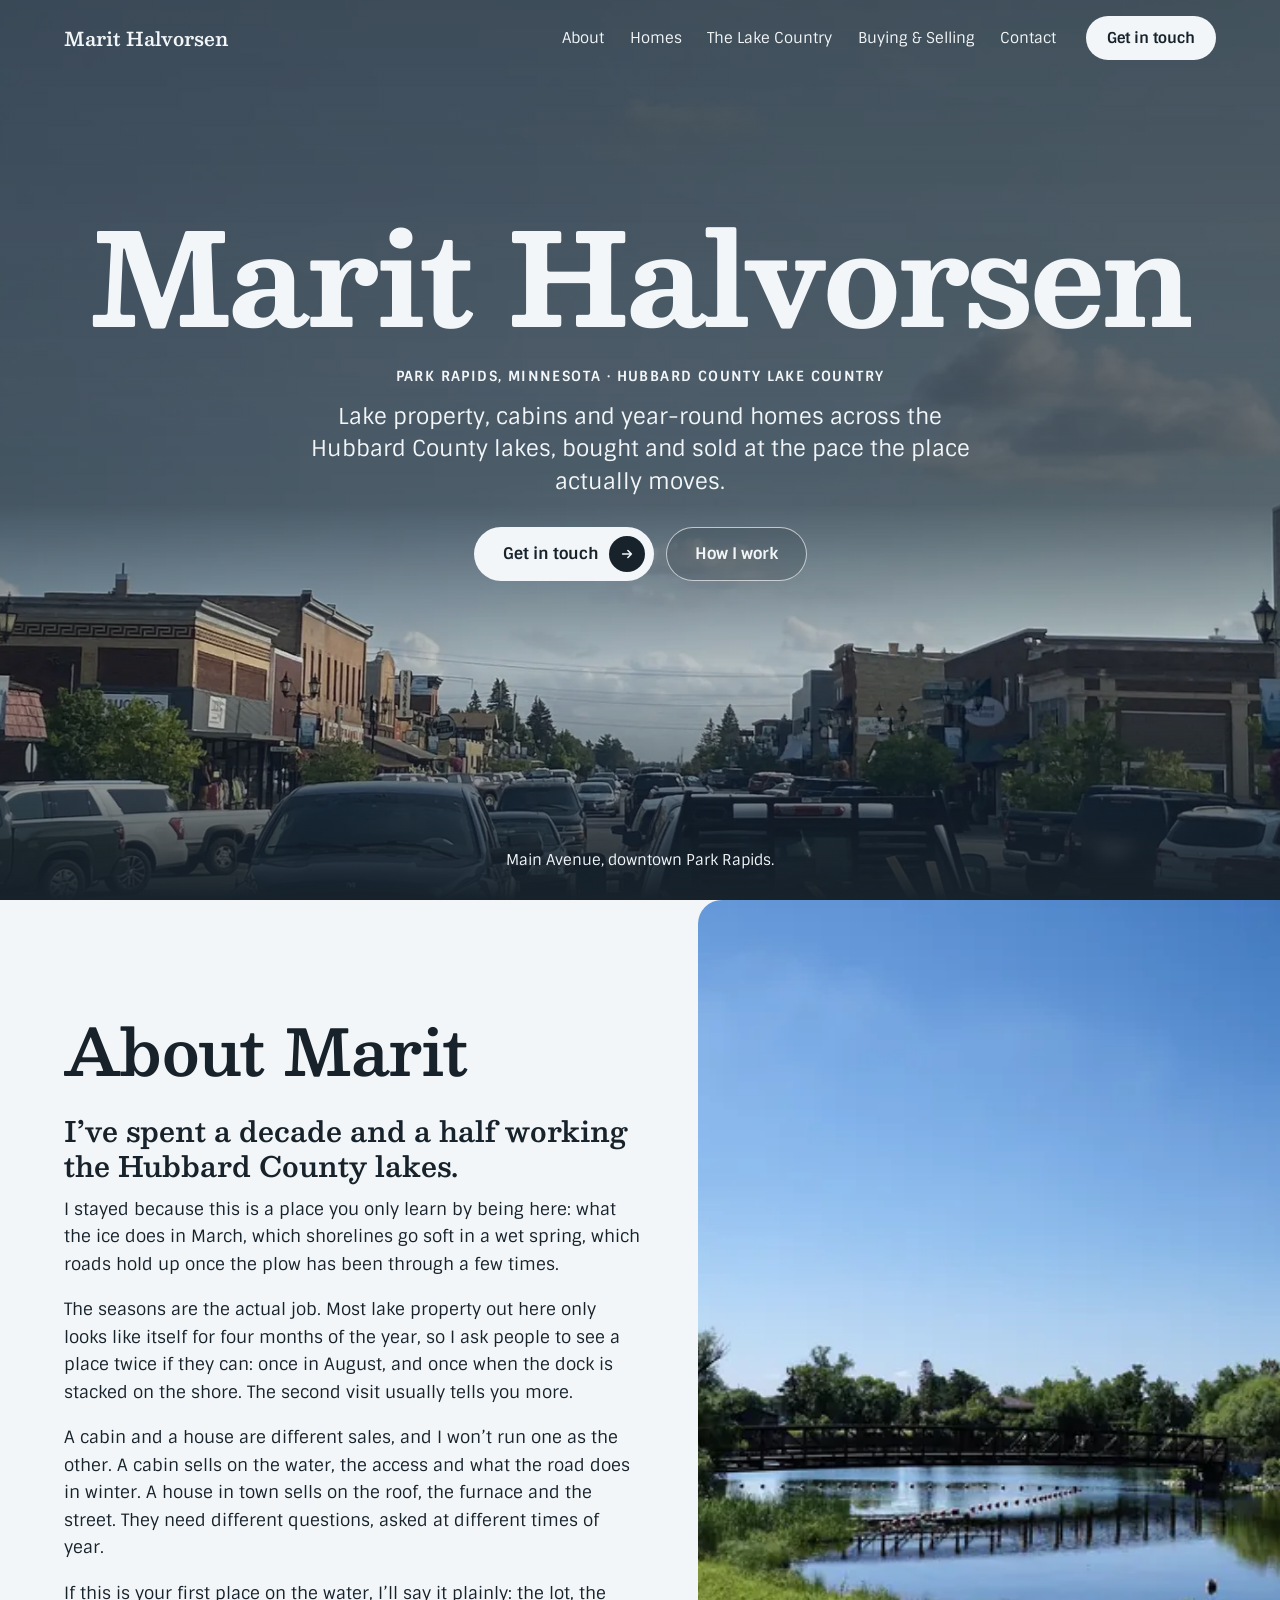
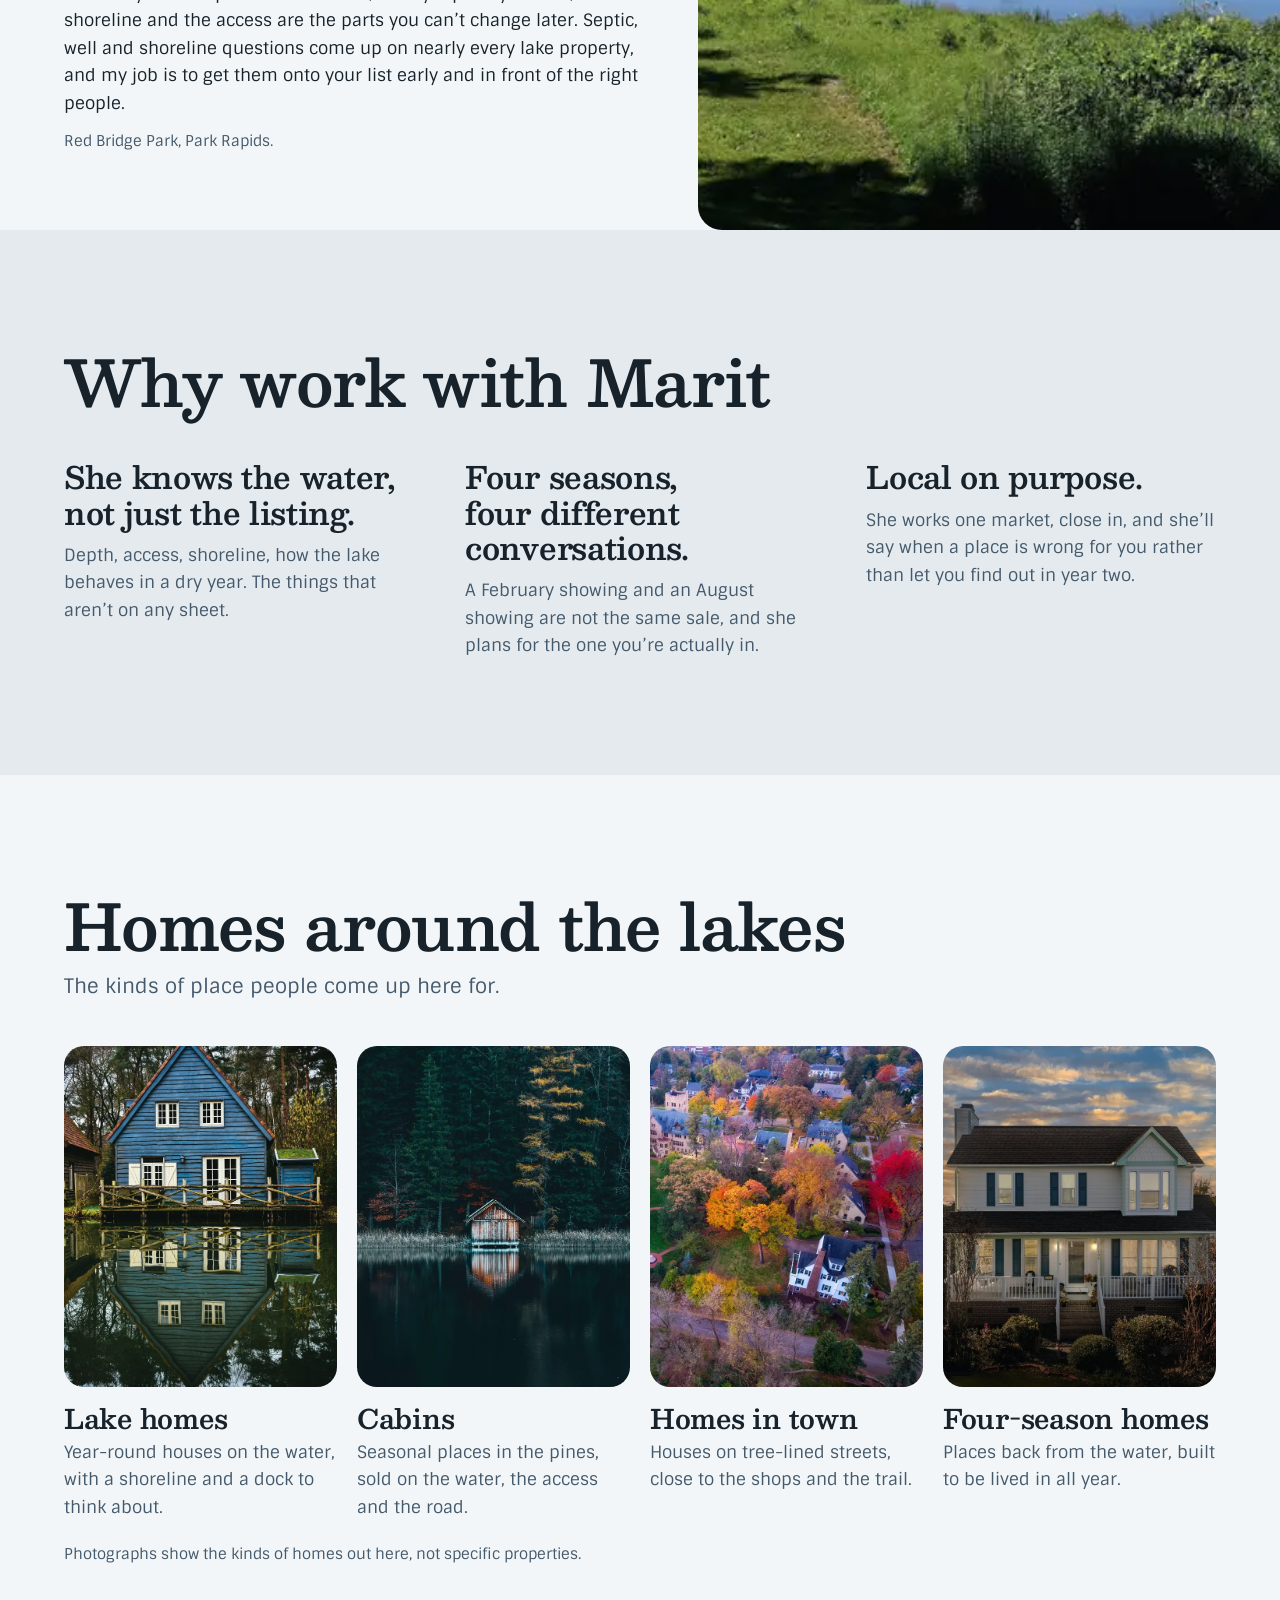
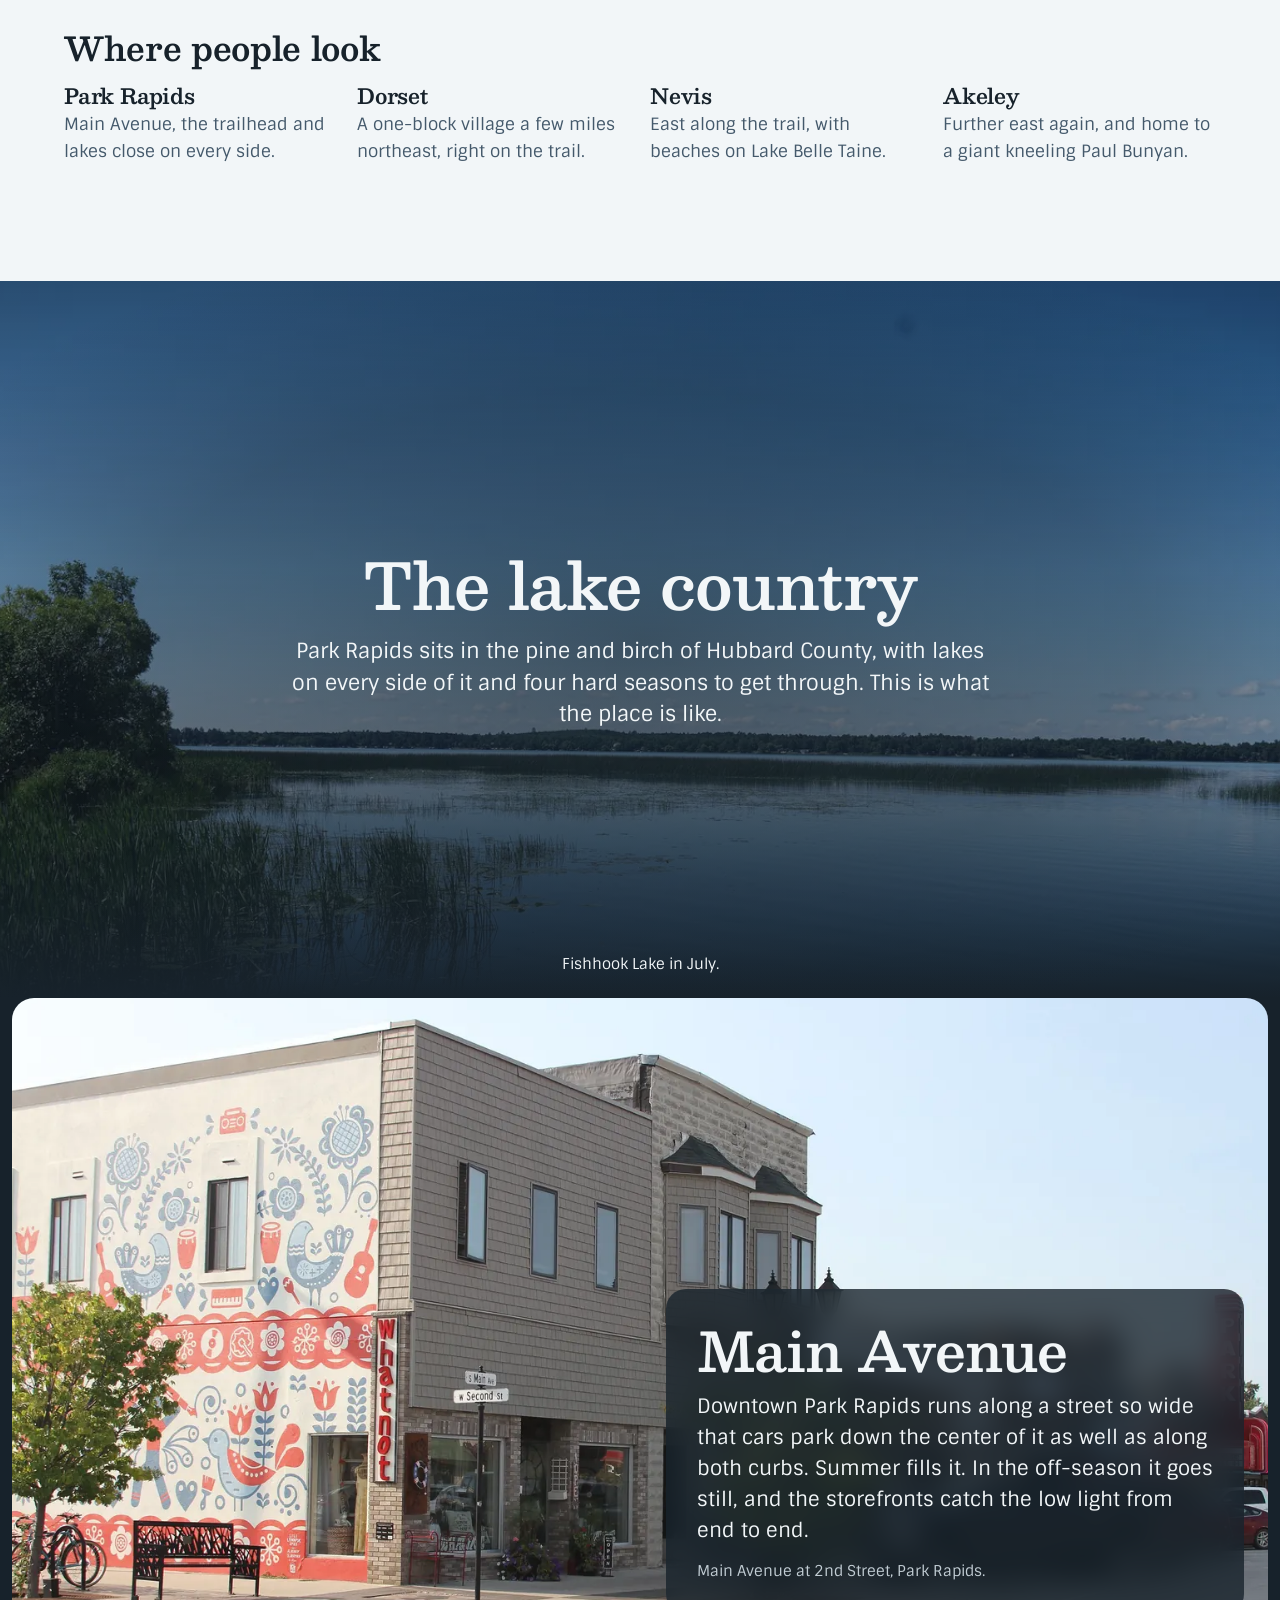
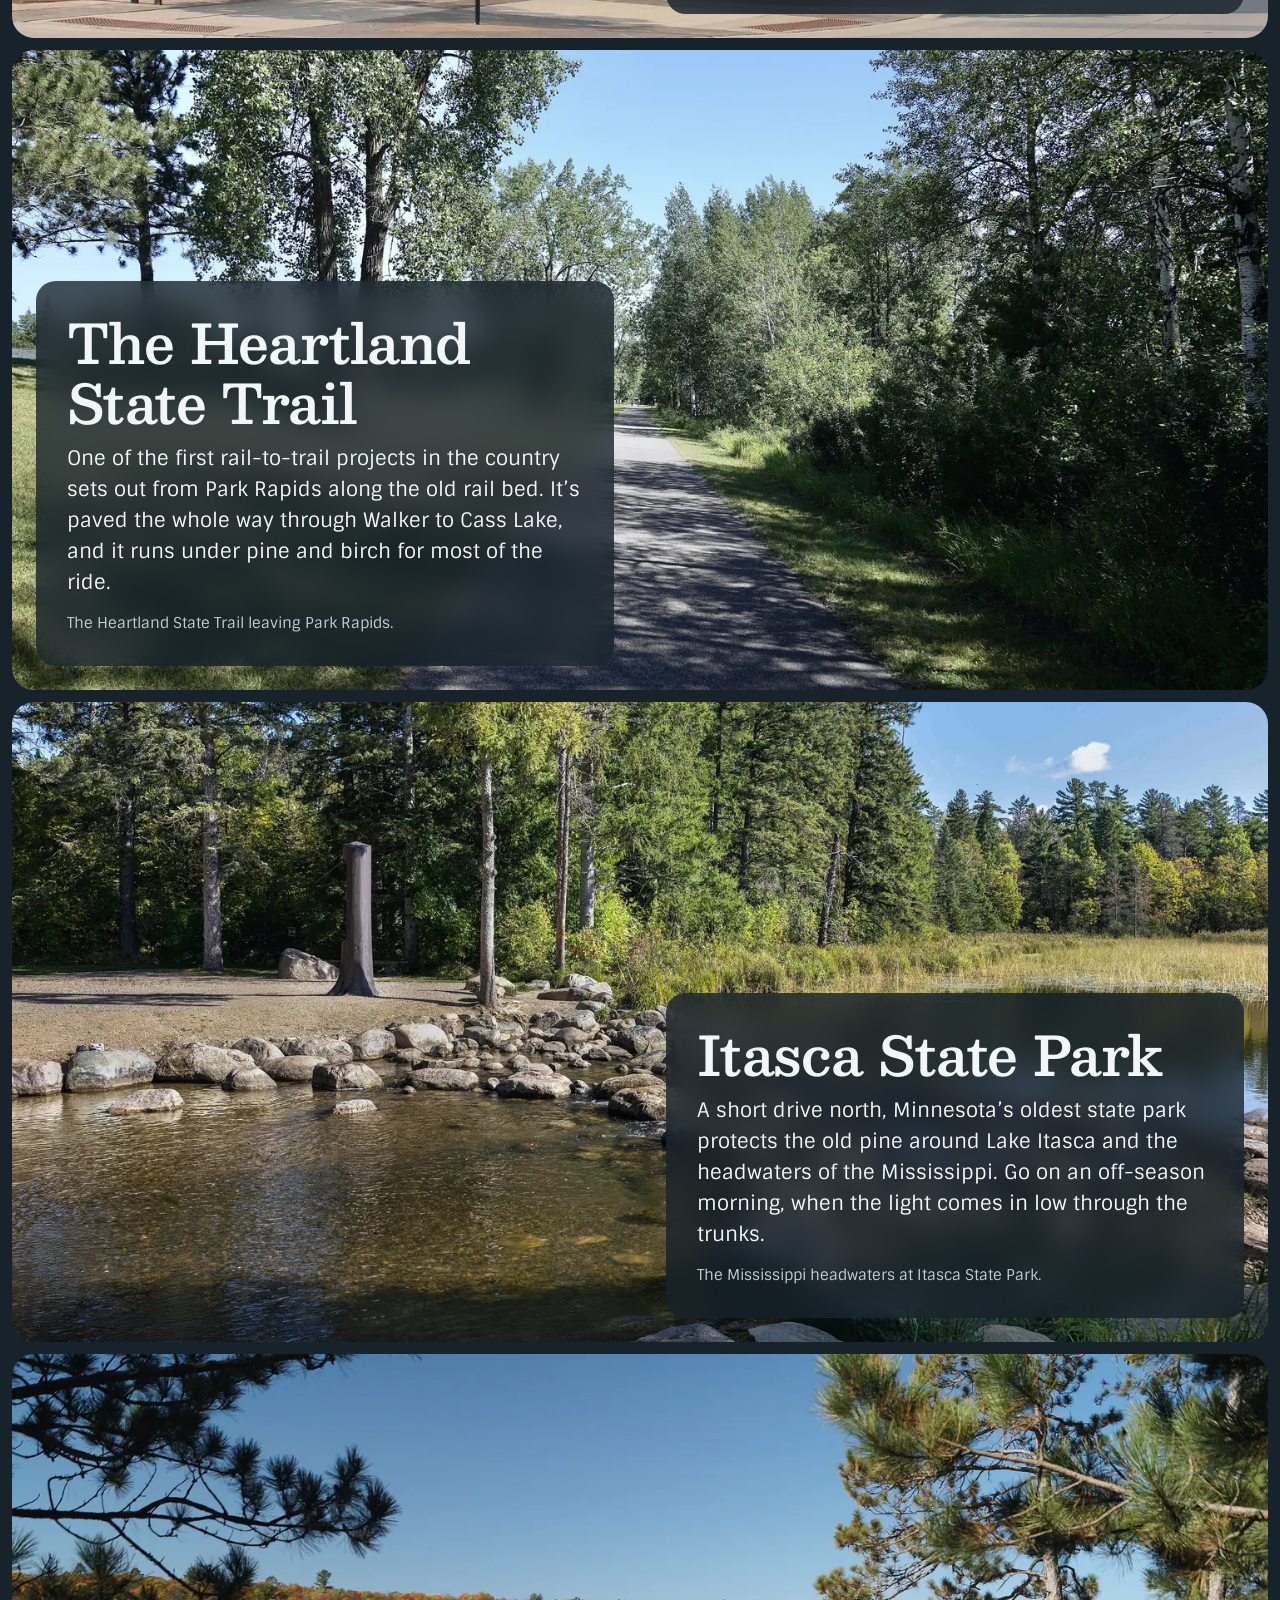
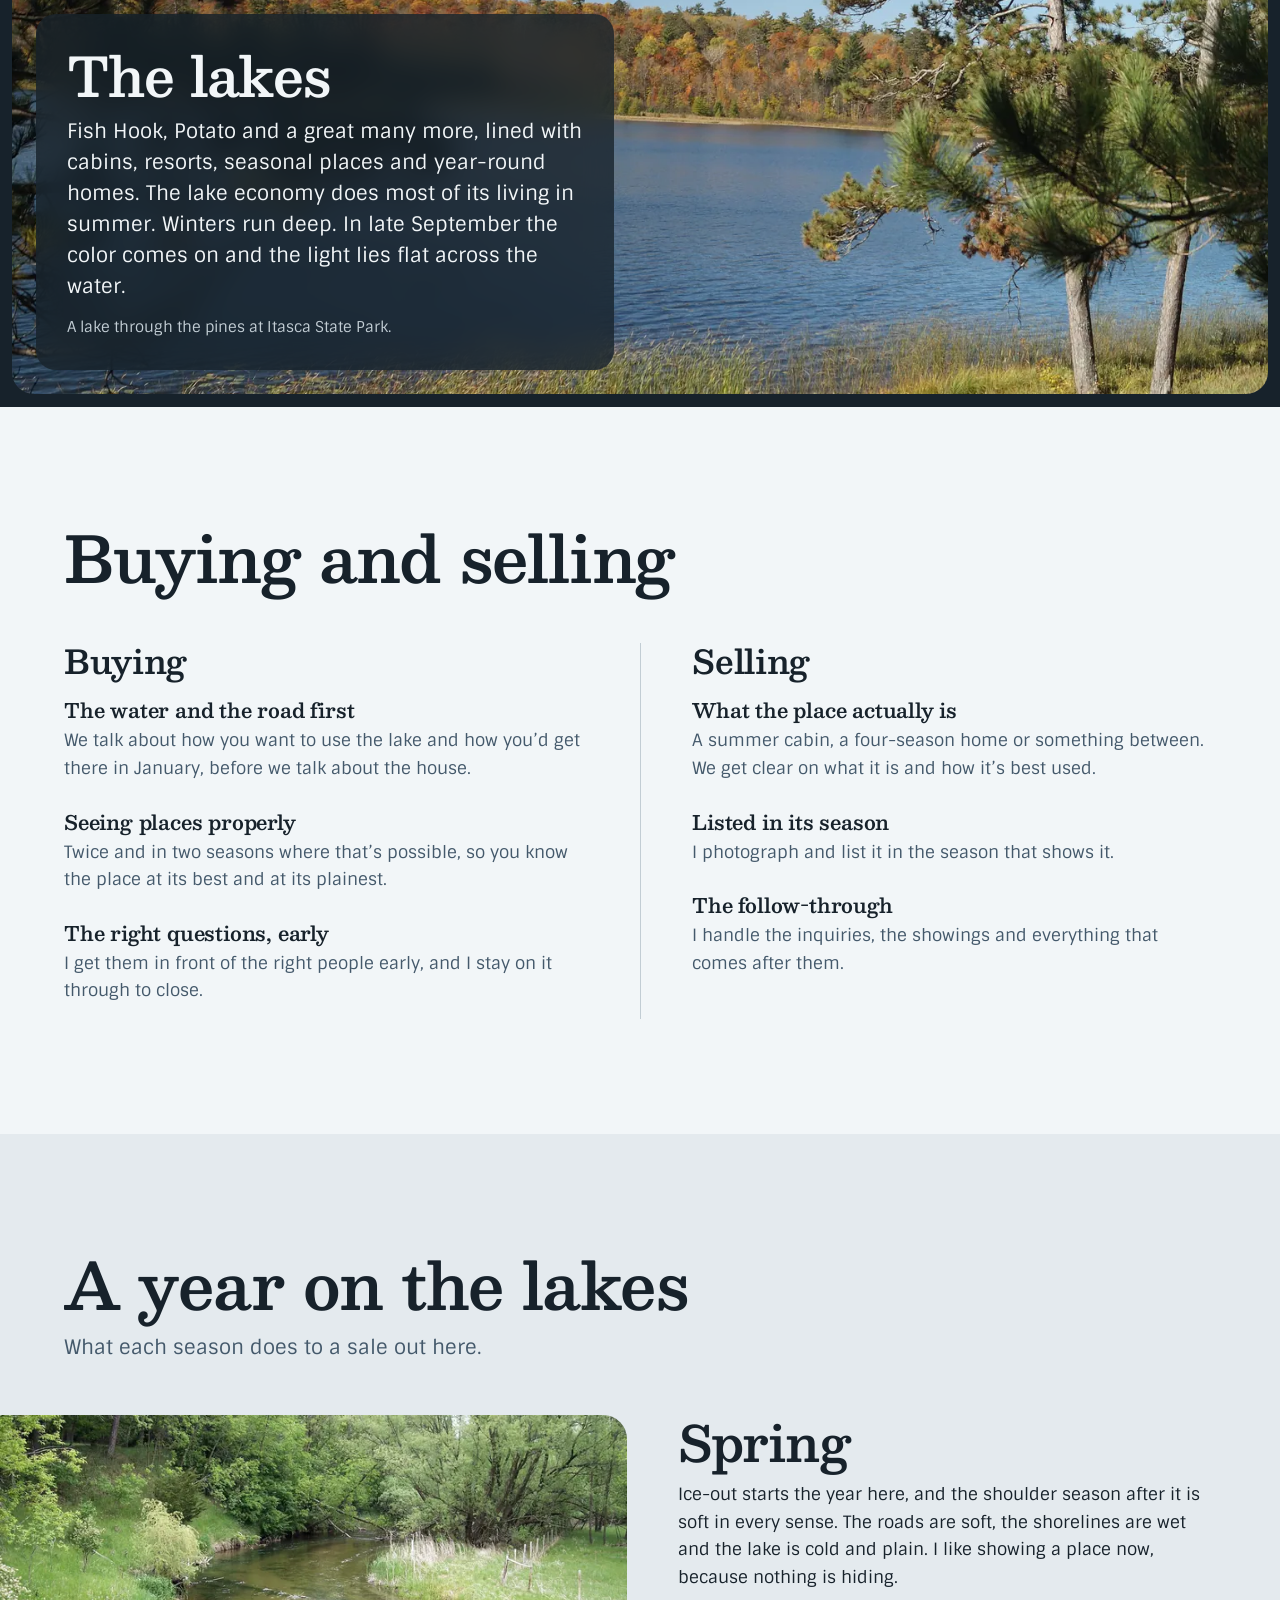
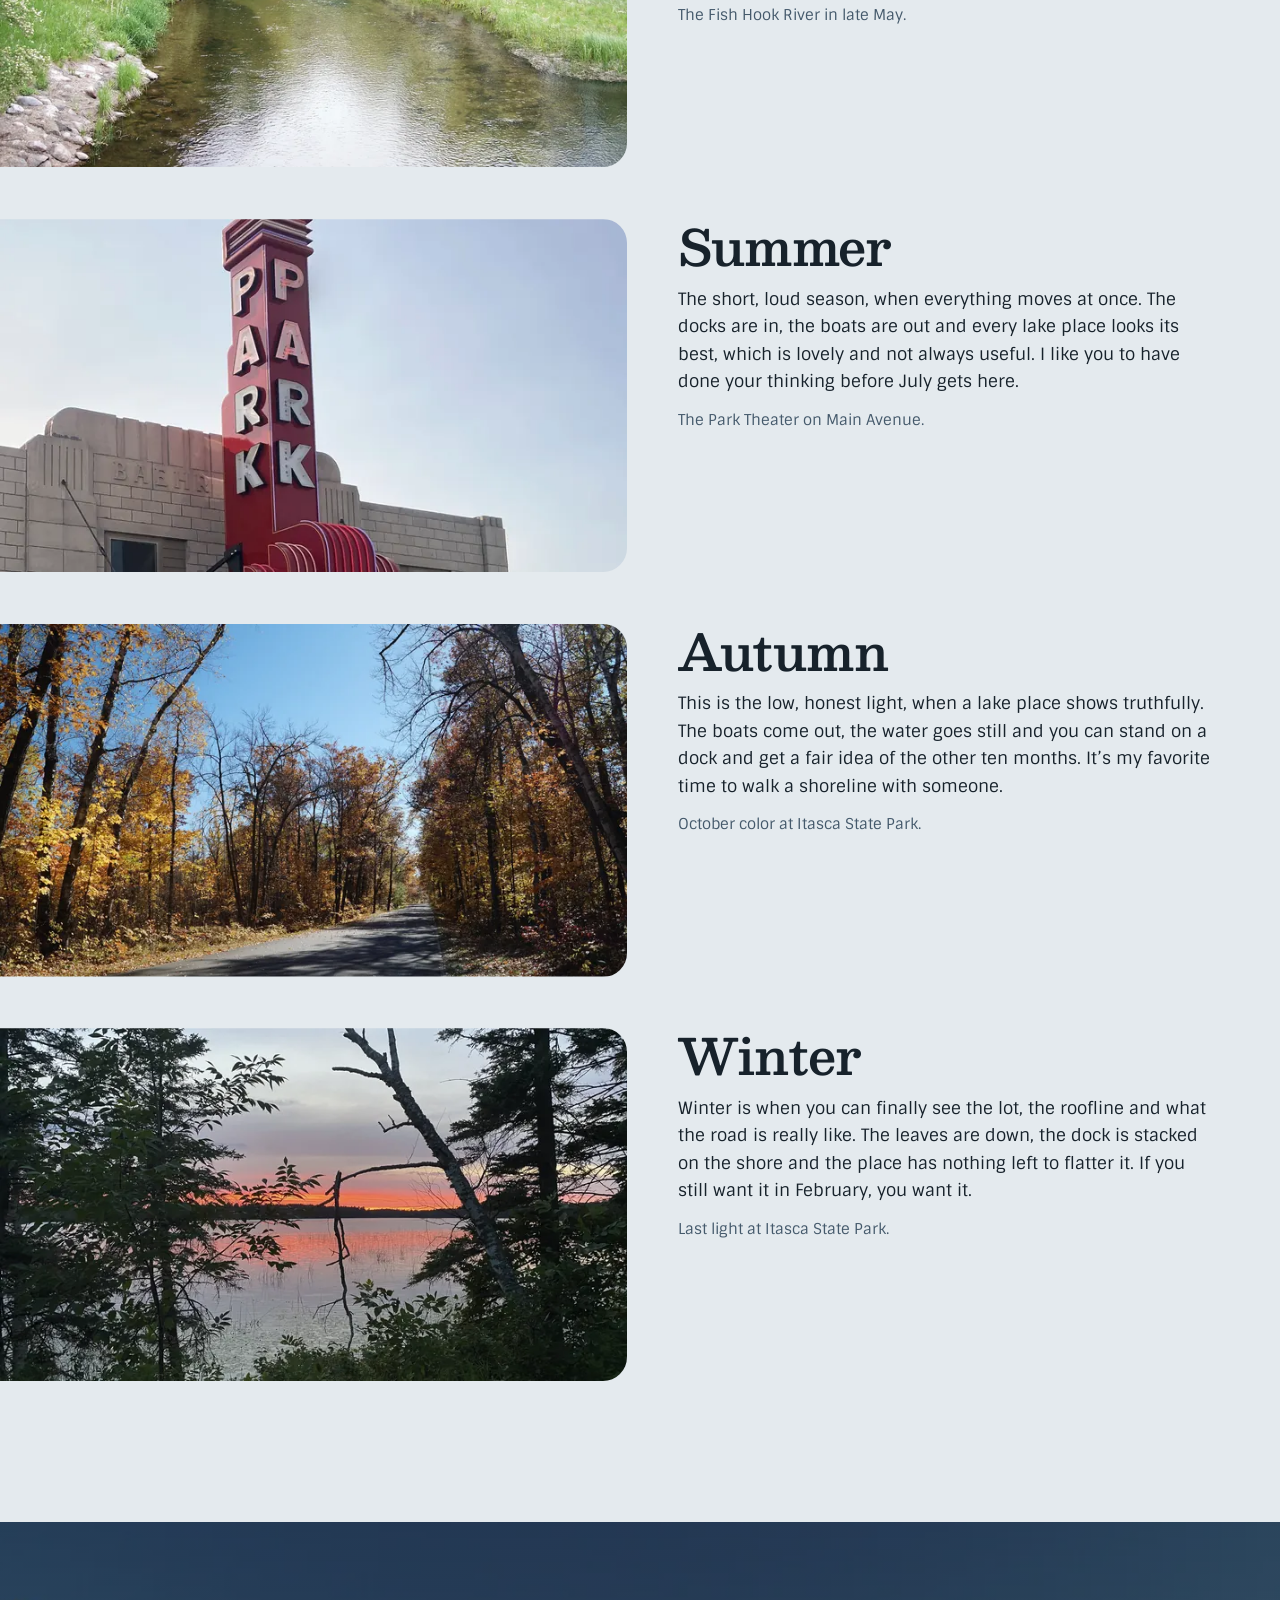
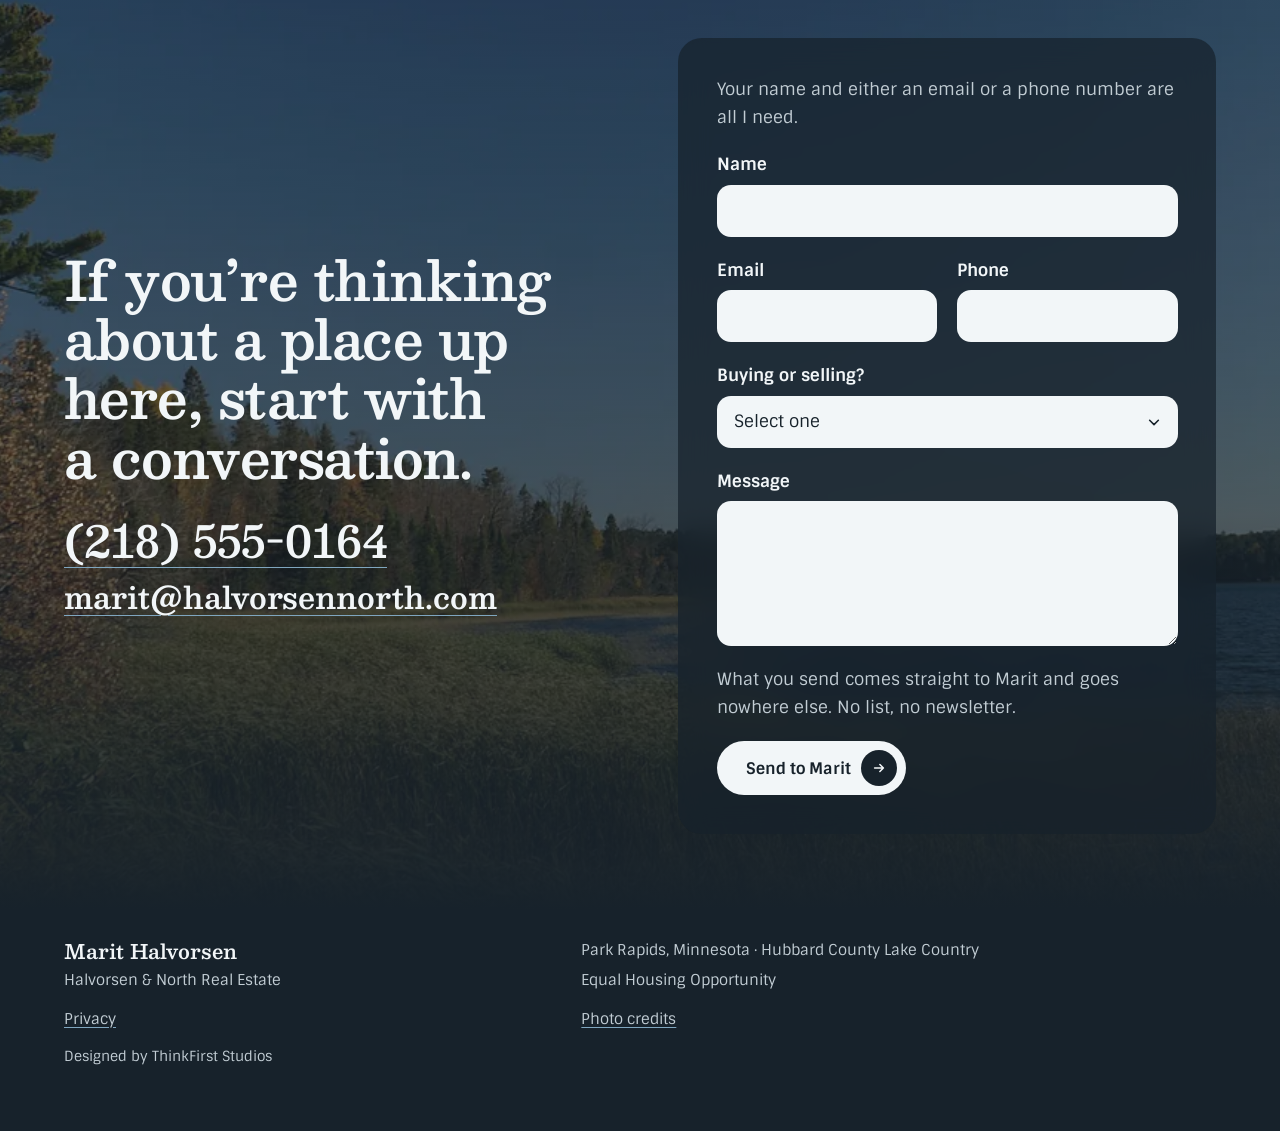
==== commit 60b377b3: "Use a real Main Avenue photo for the hero Co-Authored-By: Claude Opus 5.5 <noreply@anthropic.com>" ====
--- a/index.html
+++ b/index.html
@@ -1,4 +1,4 @@
-<!-- ThinkFirst Studios sample site. Marit Halvorsen, Halvorsen & North Real Estate, the phone number and the email address are FICTIONAL and used for demonstration only. Not a real agent, brokerage or business. No licence number, statistic or testimonial on this page is real, and none are claimed. Photographs of named places are real, Creative Commons-licensed work credited in the footer. The hero and home photographs are royalty-free stock and are not represented as being of any specific address. -->
+<!-- ThinkFirst Studios sample site. Marit Halvorsen, Halvorsen & North Real Estate, the phone number and the email address are FICTIONAL and used for demonstration only. Not a real agent, brokerage or business. No licence number, statistic or testimonial on this page is real, and none are claimed. Photographs of named places are real, Creative Commons-licensed work credited in the footer. The home photographs are royalty-free stock and are not represented as being of any specific address. -->
 <!DOCTYPE html>
 <html lang="en-US">
 <head>
@@ -16,7 +16,7 @@
   <meta property="og:image" content="https://halvorsennorth.com/assets/og-card.jpg">
   <meta name="twitter:card" content="summary_large_image">
 
-  <link rel="stylesheet" href="styles.css?v=15">
+  <link rel="stylesheet" href="styles.css?v=19">
   <script>document.documentElement.classList.add('js');</script>
 
   <script type="application/ld+json">
@@ -55,10 +55,10 @@
   <main id="main">
 
     <section class="hero" id="top">
-      <img class="hero__photo" src="assets/photos/hero-neighborhood-1600.webp"
-           srcset="assets/photos/hero-neighborhood-1000.webp 1000w, assets/photos/hero-neighborhood-1600.webp 1600w, assets/photos/hero-neighborhood-2400.webp 2400w"
-           sizes="(max-width: 800px) 170vw, 100vw" width="2400" height="1800" fetchpriority="high"
-           alt="Looking across a neighborhood of houses and curving streets among orange and gold trees, with low hills and a wide sky beyond.">
+      <img class="hero__photo" src="assets/photos/hero-main-avenue-1600.webp"
+           srcset="assets/photos/hero-main-avenue-1000.webp 1000w, assets/photos/hero-main-avenue-1600.webp 1600w, assets/photos/hero-main-avenue-1984.webp 1984w"
+           sizes="(max-width: 800px) 240vw, 100vw" width="1984" height="1240" fetchpriority="high"
+           alt="Looking down Main Avenue in Park Rapids under a wide sky, with storefronts on both sides and the street running away to the trees.">
       <div class="hero__top wrap">
         <h1 class="hero__name"><span class="hero__word"><span>Marit</span></span> <span class="hero__word"><span>Halvorsen</span></span></h1>
         <p class="hero__place">Park Rapids, Minnesota · Hubbard County Lake Country</p>
@@ -69,7 +69,7 @@
         </p>
       </div>
       <div class="hero__foot">
-        <p class="hero__caption wrap">Homes among the autumn color.</p>
+        <p class="hero__caption wrap">Main Avenue, downtown Park Rapids.</p>
       </div>
     </section>
 
@@ -434,8 +434,9 @@
         <p><a class="link--ice" href="privacy.html">Privacy</a></p>
         <details class="credits">
           <summary>Photo credits</summary>
-          <p>Photographs cropped and color-adjusted from the originals. The main photograph and the home photographs are stock from Pexels.</p>
+          <p>Photographs cropped and color-adjusted from the originals. The home photographs are stock from Pexels.</p>
           <ul>
+            <li><a href="https://commons.wikimedia.org/wiki/File:Main_Avenue,_Park_Rapids,_Minnesota.jpg">Main Avenue, downtown Park Rapids</a>, Myotus, <a href="https://creativecommons.org/licenses/by/4.0/">CC BY 4.0</a></li>
             <li><a href="https://commons.wikimedia.org/wiki/File:Red_Bridge_Park,_city_of_Park_Rapids,_Minnesota.jpg">Red Bridge Park, Park Rapids</a>, Richard N Horne, <a href="https://creativecommons.org/licenses/by-sa/4.0/">CC BY-SA 4.0</a></li>
             <li><a href="https://commons.wikimedia.org/wiki/File:Fishhook_Lake,_Hubbard_County,_Minnesota.jpg">Fishhook Lake in July</a>, Richard N Horne, <a href="https://creativecommons.org/licenses/by-sa/4.0/">CC BY-SA 4.0</a></li>
             <li><a href="https://commons.wikimedia.org/wiki/File:Main_Avenue_at_2nd_Street,_Park_Rapids,_Minnesota-01.jpg">Main Avenue at 2nd Street, Park Rapids</a>, Myotus, <a href="https://creativecommons.org/licenses/by/4.0/">CC BY 4.0</a></li>
@@ -460,6 +461,6 @@
     <a href="mailto:marit@halvorsennorth.com">Email</a>
   </div>
 
-  <script src="script.js?v=15"></script>
+  <script src="script.js?v=19"></script>
 </body>
 </html>
--- a/styles.css
+++ b/styles.css
@@ -275,8 +275,7 @@
   inset: 0;
   z-index: 1;
   background:
-    radial-gradient(ellipse 78% 62% at 50% 48%, rgba(23, 34, 43, 0.72) 0%, rgba(23, 34, 43, 0.52) 56%, rgba(23, 34, 43, 0) 96%),
-    linear-gradient(to bottom, rgba(23, 34, 43, 0.6) 0%, rgba(23, 34, 43, 0.08) 30%, rgba(23, 34, 43, 0.08) 70%, rgba(23, 34, 43, 0.78) 100%);
+    linear-gradient(to bottom, rgba(23, 34, 43, 0.74) 0%, rgba(23, 34, 43, 0.6) 54%, rgba(23, 34, 43, 0.16) 68%, rgba(23, 34, 43, 0.82) 82%, var(--deep) 100%);
 }
 
 .hero__photo {
@@ -287,20 +286,20 @@
   max-width: none;
   height: 100%;
   object-fit: cover;
-  object-position: 50% 72%;
-  scale: 1.1;
+  object-position: 50% 100%;
+  scale: 1.03;
   translate: 0 var(--py, 0);
   animation: settle 2200ms var(--ease) both;
 }
 
-@keyframes settle { from { scale: 1.2; opacity: 0.4; } }
+@keyframes settle { from { scale: 1.12; opacity: 0.4; } }
 @keyframes word { from { transform: translateY(108%); } }
 @keyframes rise { from { opacity: 0; transform: translateY(18px); } }
 
 .hero__top {
   position: relative;
   z-index: 2;
-  padding-block: calc(var(--head-h) + 12px) 136px;
+  padding-block: calc(var(--head-h) + 12px) 200px;
 }
 
 .hero__name {
@@ -658,7 +657,7 @@
 .page__body ul { margin: 0.7em 0 0; padding-left: 1.2em; }
 .page__body li + li { margin-top: 0.35em; }
 .page__lede { margin-top: 14px; max-width: 34em; color: var(--steel); font-size: clamp(1.0625rem, 1rem + 0.4vw, 1.25rem); }
-.page__photo { width: 100%; height: clamp(180px, 28vw, 380px); object-fit: cover; object-position: 50% 62%; }
+.page__photo { width: 100%; height: clamp(180px, 28vw, 380px); object-fit: cover; object-position: 50% 78%; }
 
 /* Tablet and up */
 
@@ -667,7 +666,8 @@
   body { padding-bottom: 0; }
 
   .hero__name { font-size: min(10vw, 9rem, 21svh); }
-  .hero__top { padding-bottom: 72px; }
+  .hero::after { background: linear-gradient(to bottom, rgba(23, 34, 43, 0.74) 0%, rgba(23, 34, 43, 0.64) 56%, rgba(23, 34, 43, 0.14) 74%, rgba(23, 34, 43, 0.5) 88%, var(--deep) 100%); }
+  .hero__top { padding-bottom: 22vh; }
   .hero__caption { padding-bottom: 28px; }
 
   .strip {
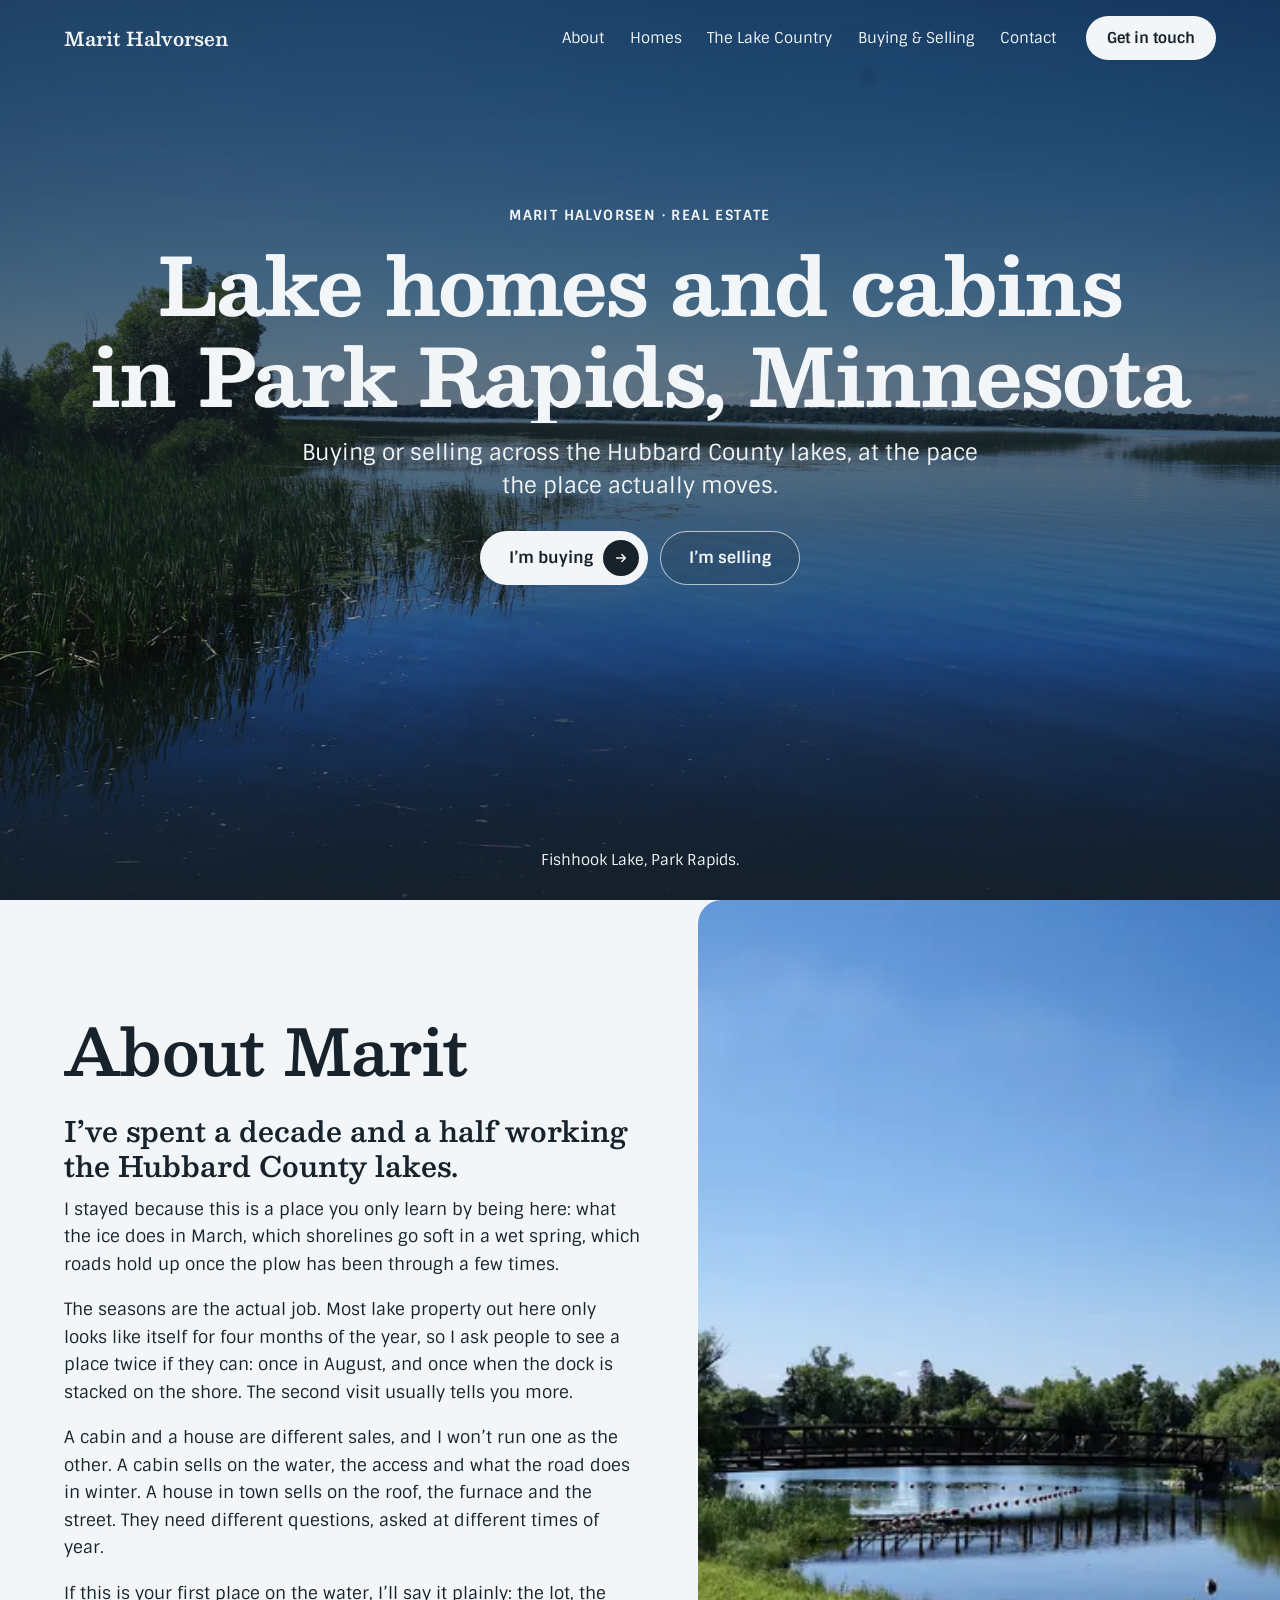
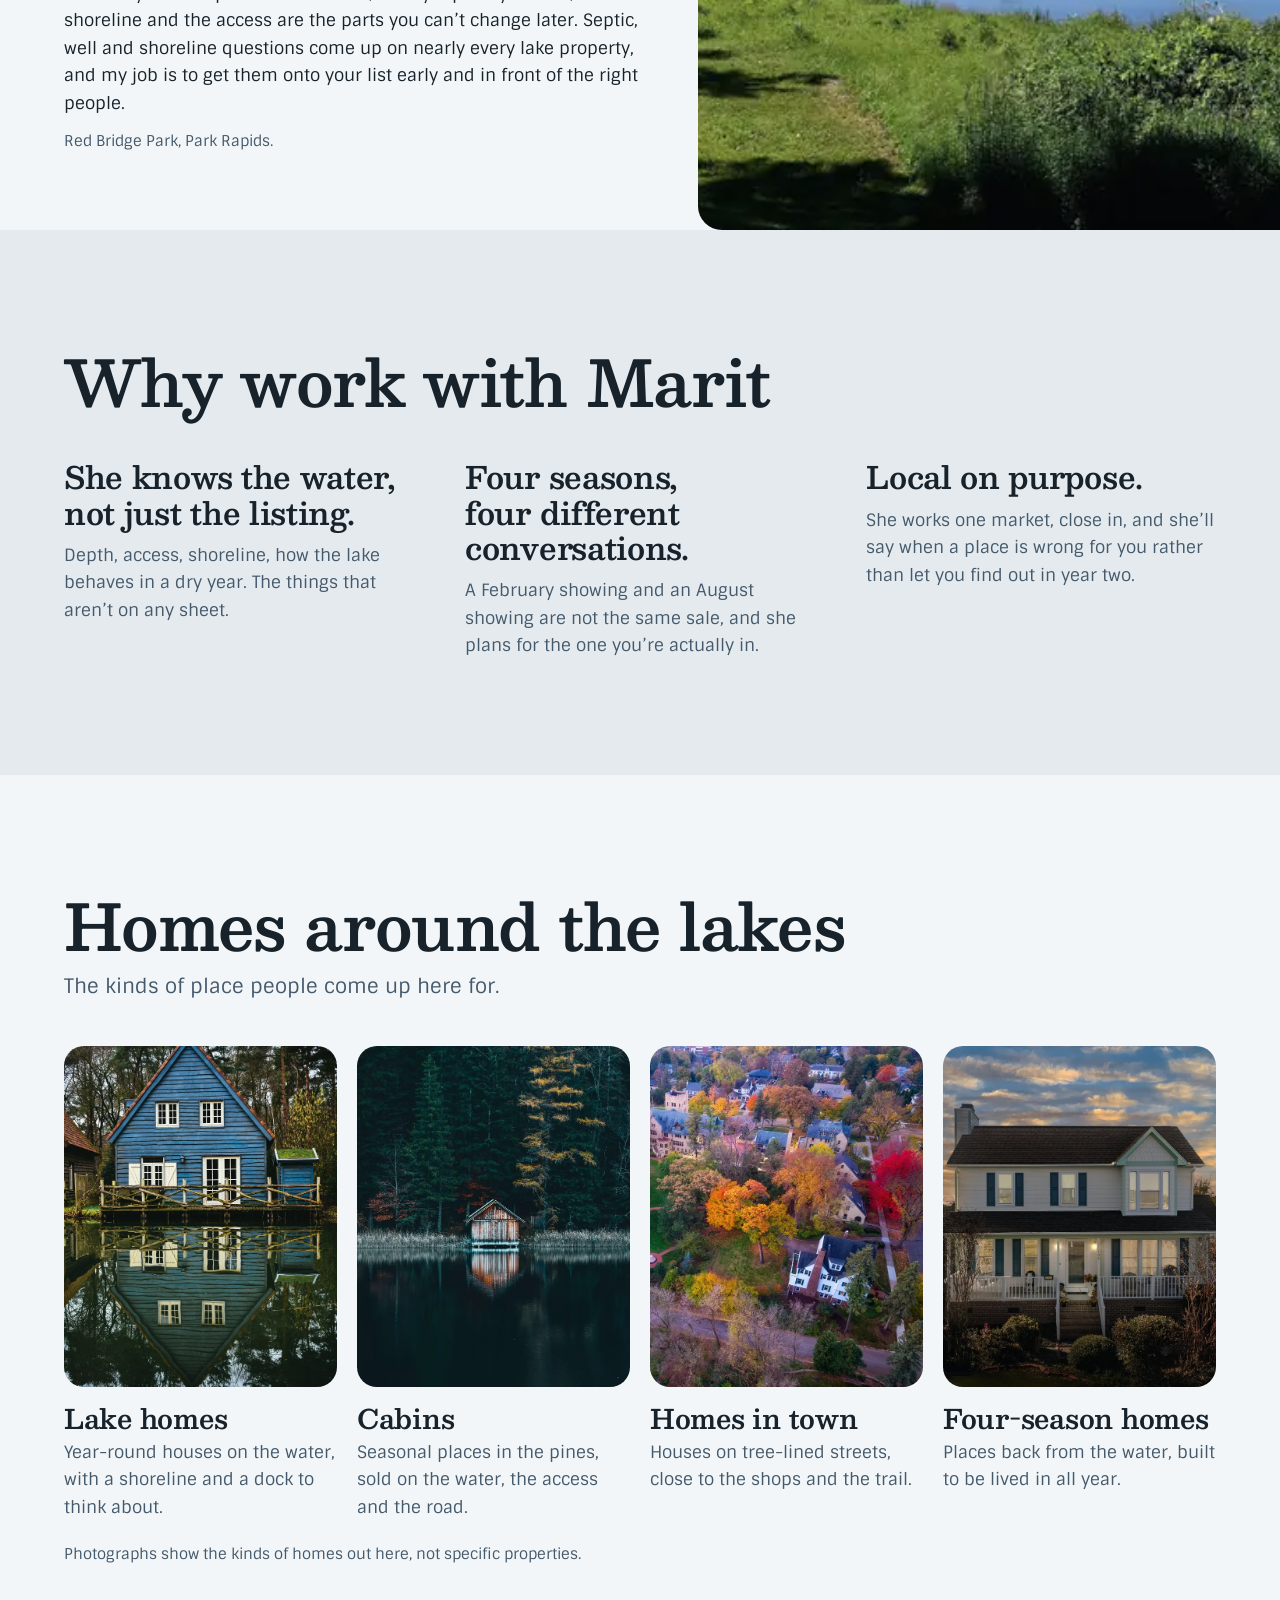
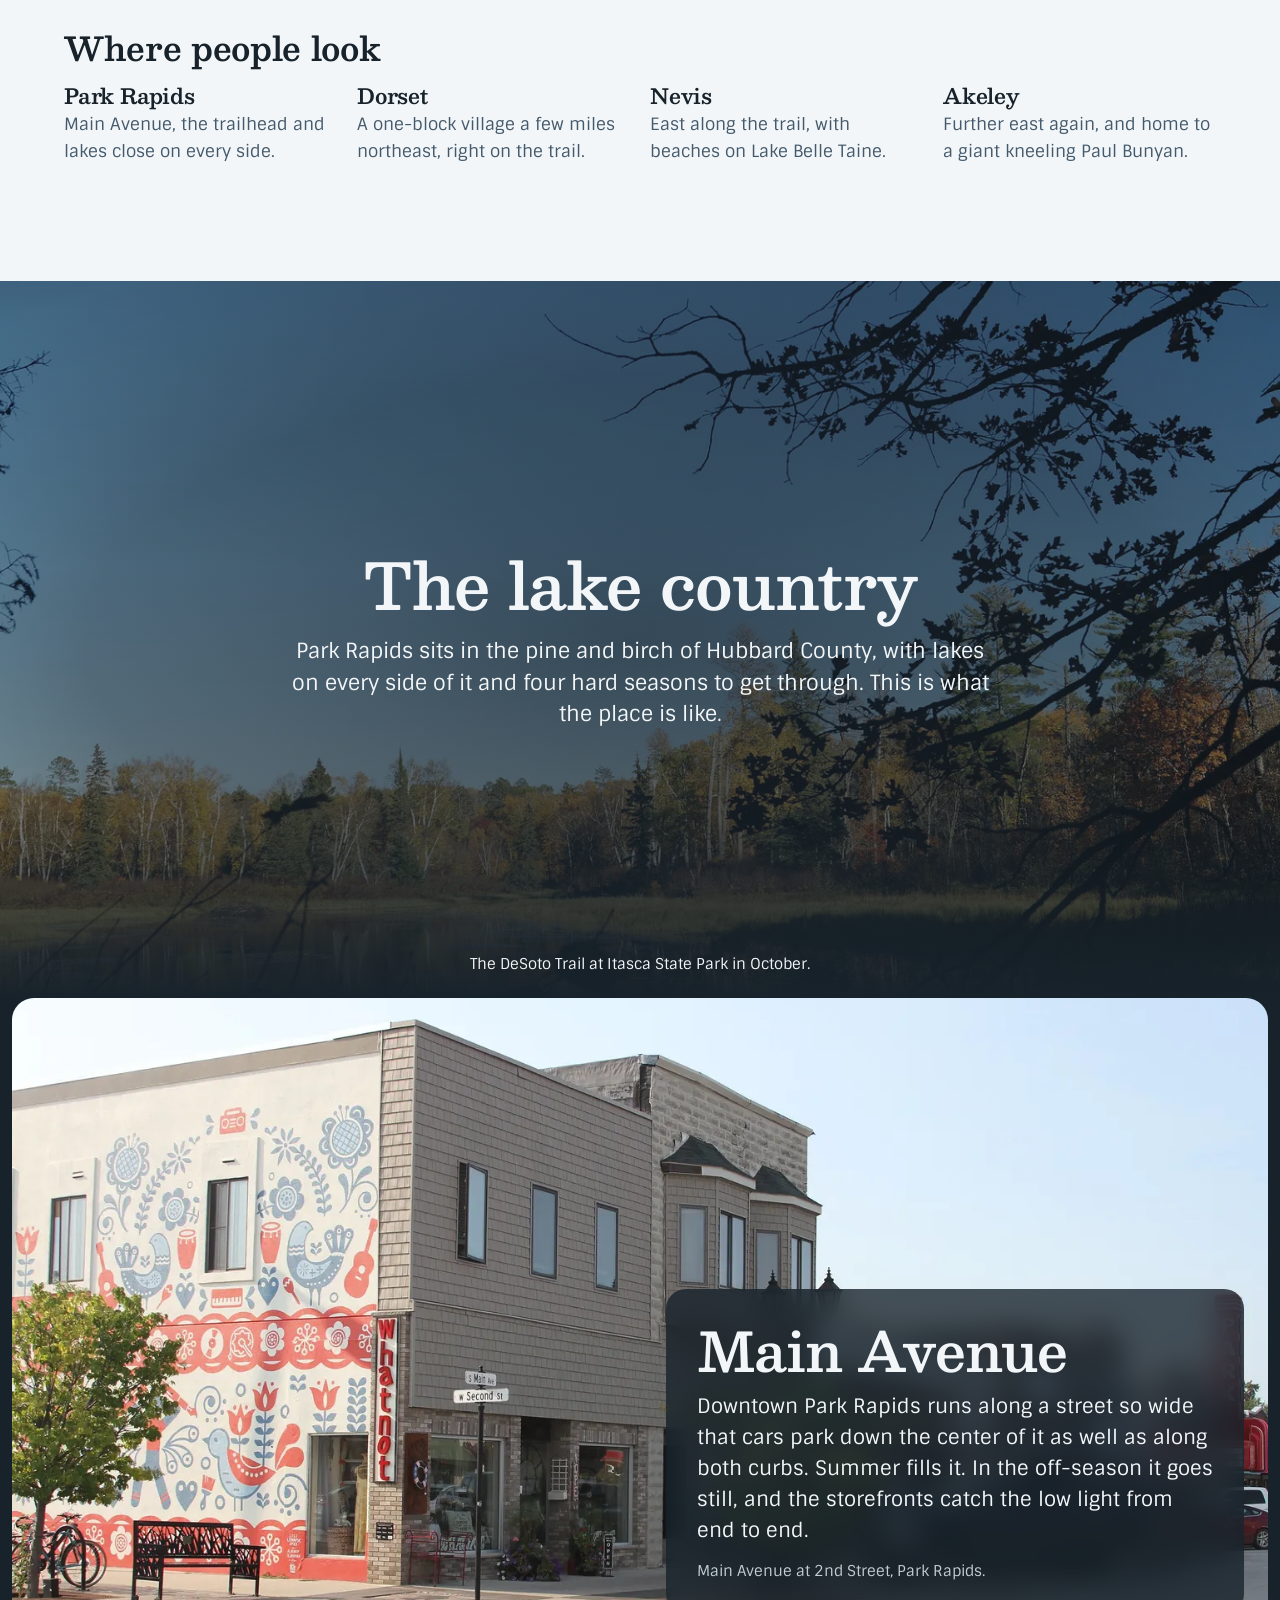
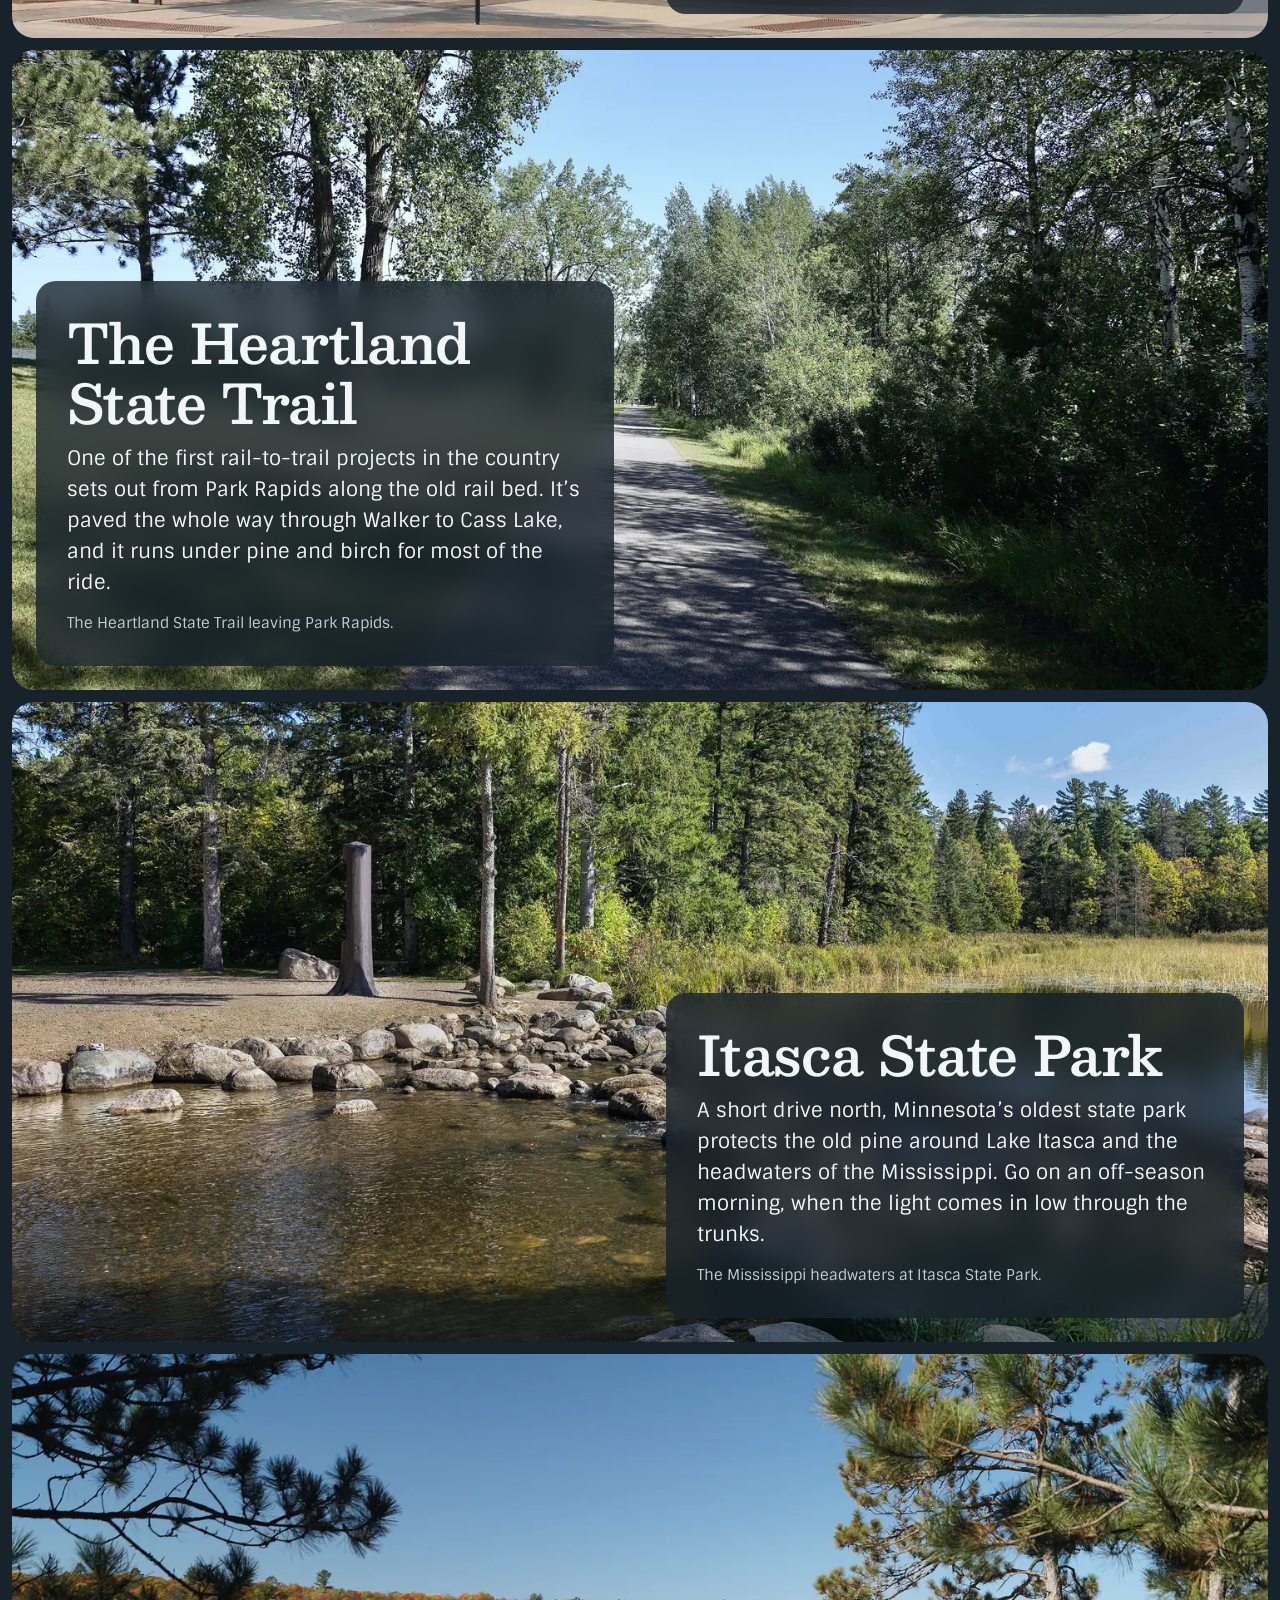
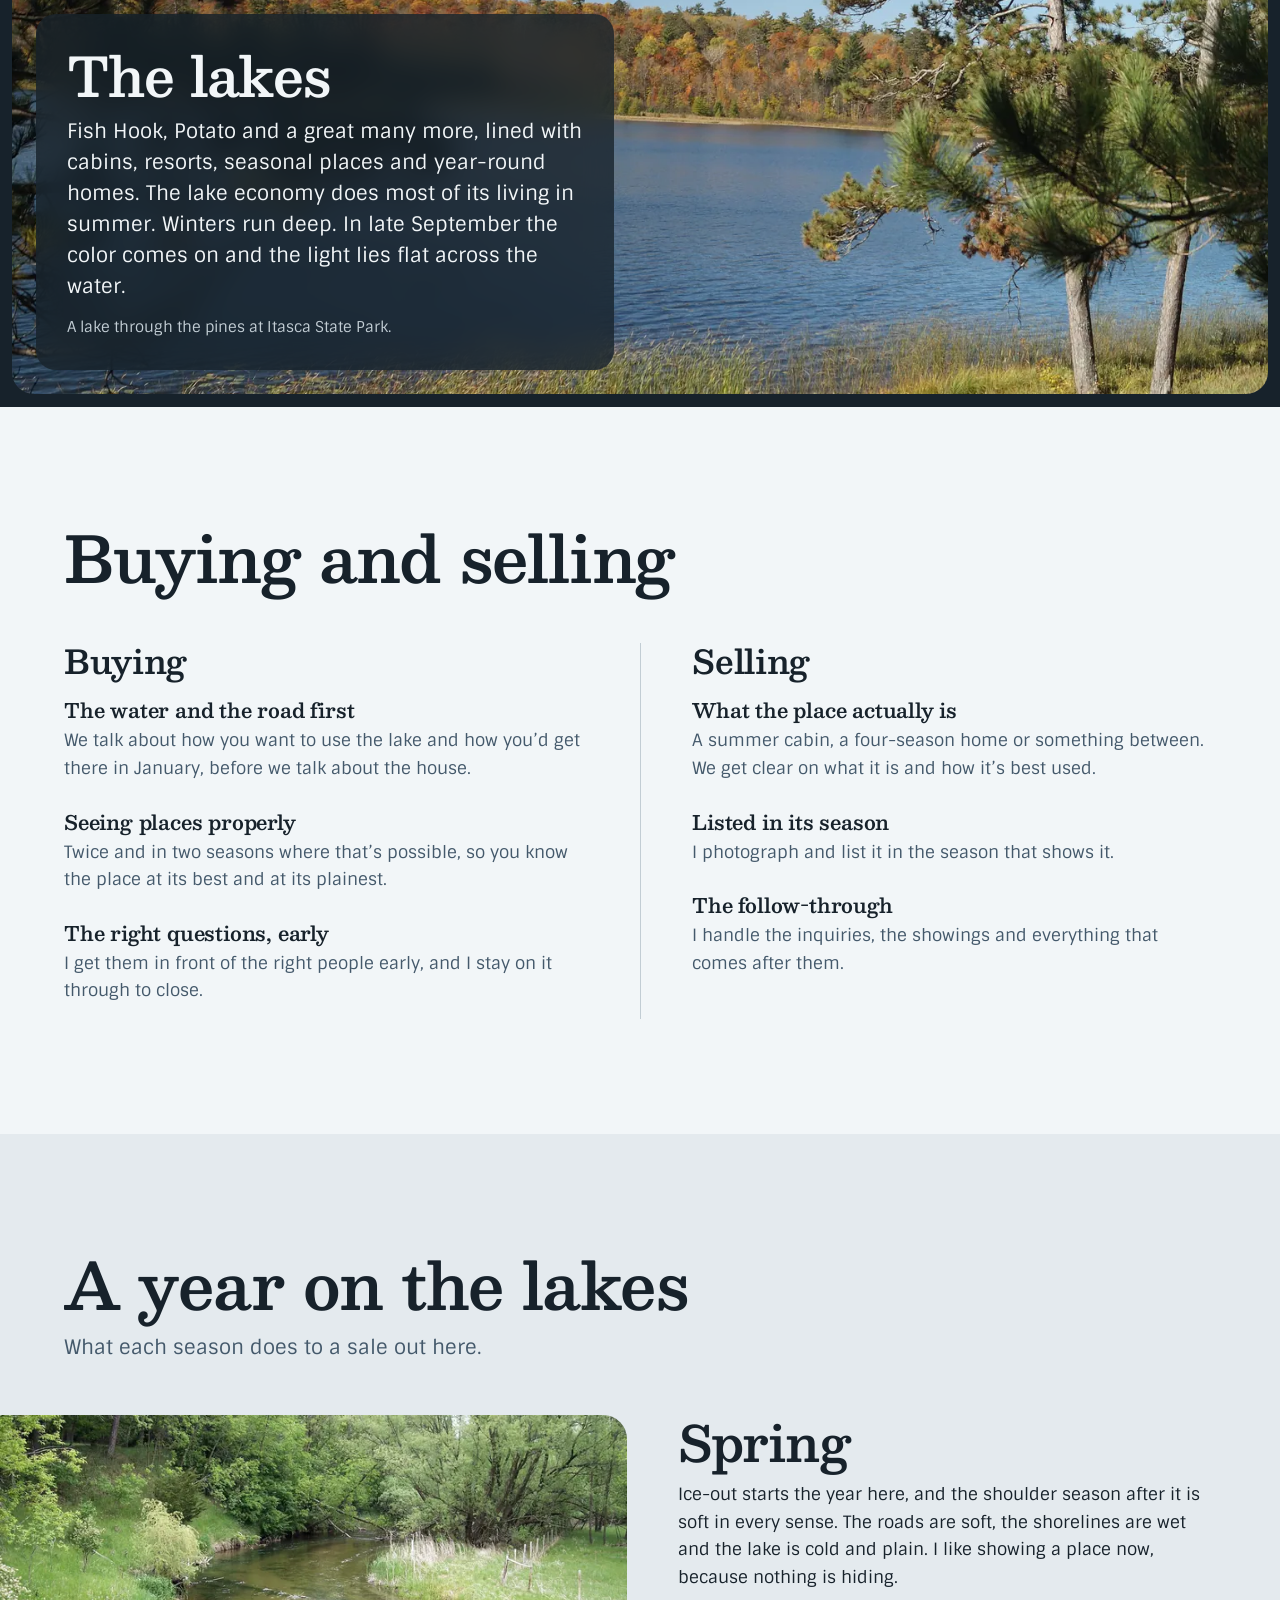
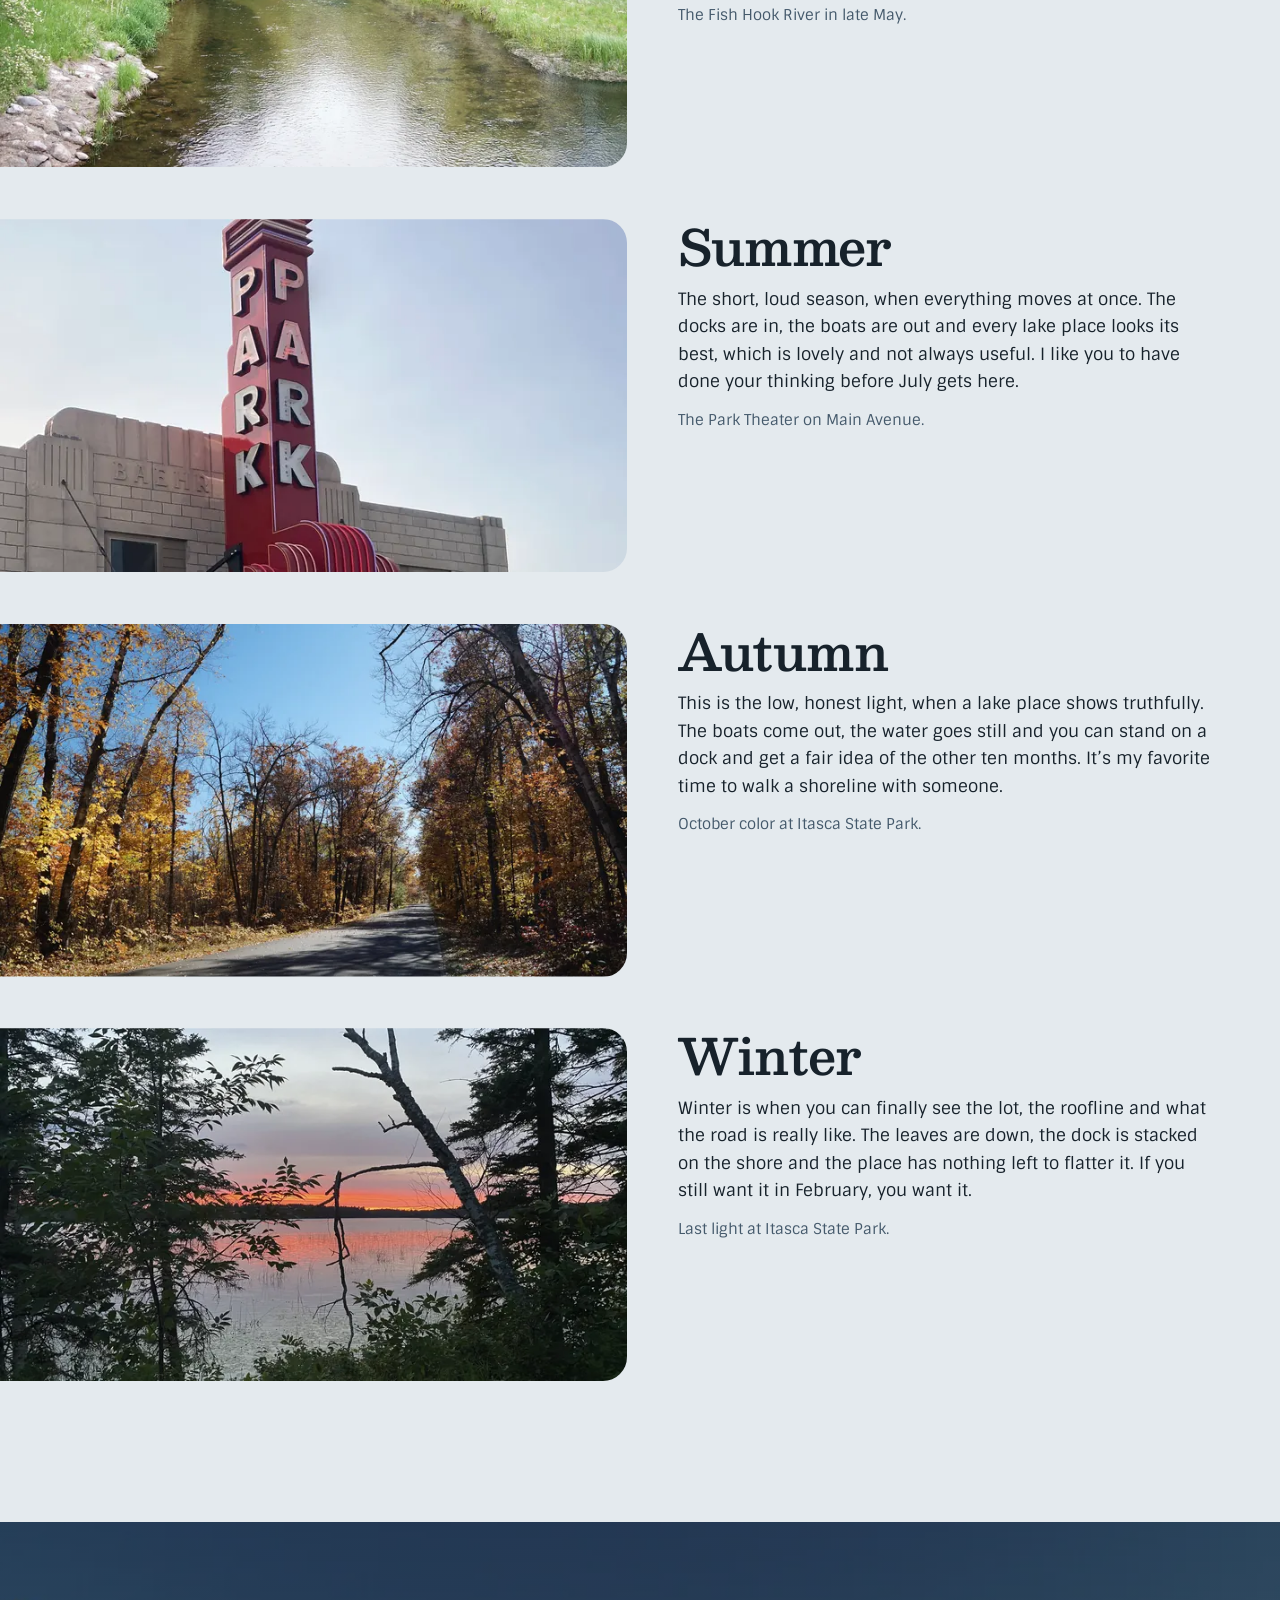
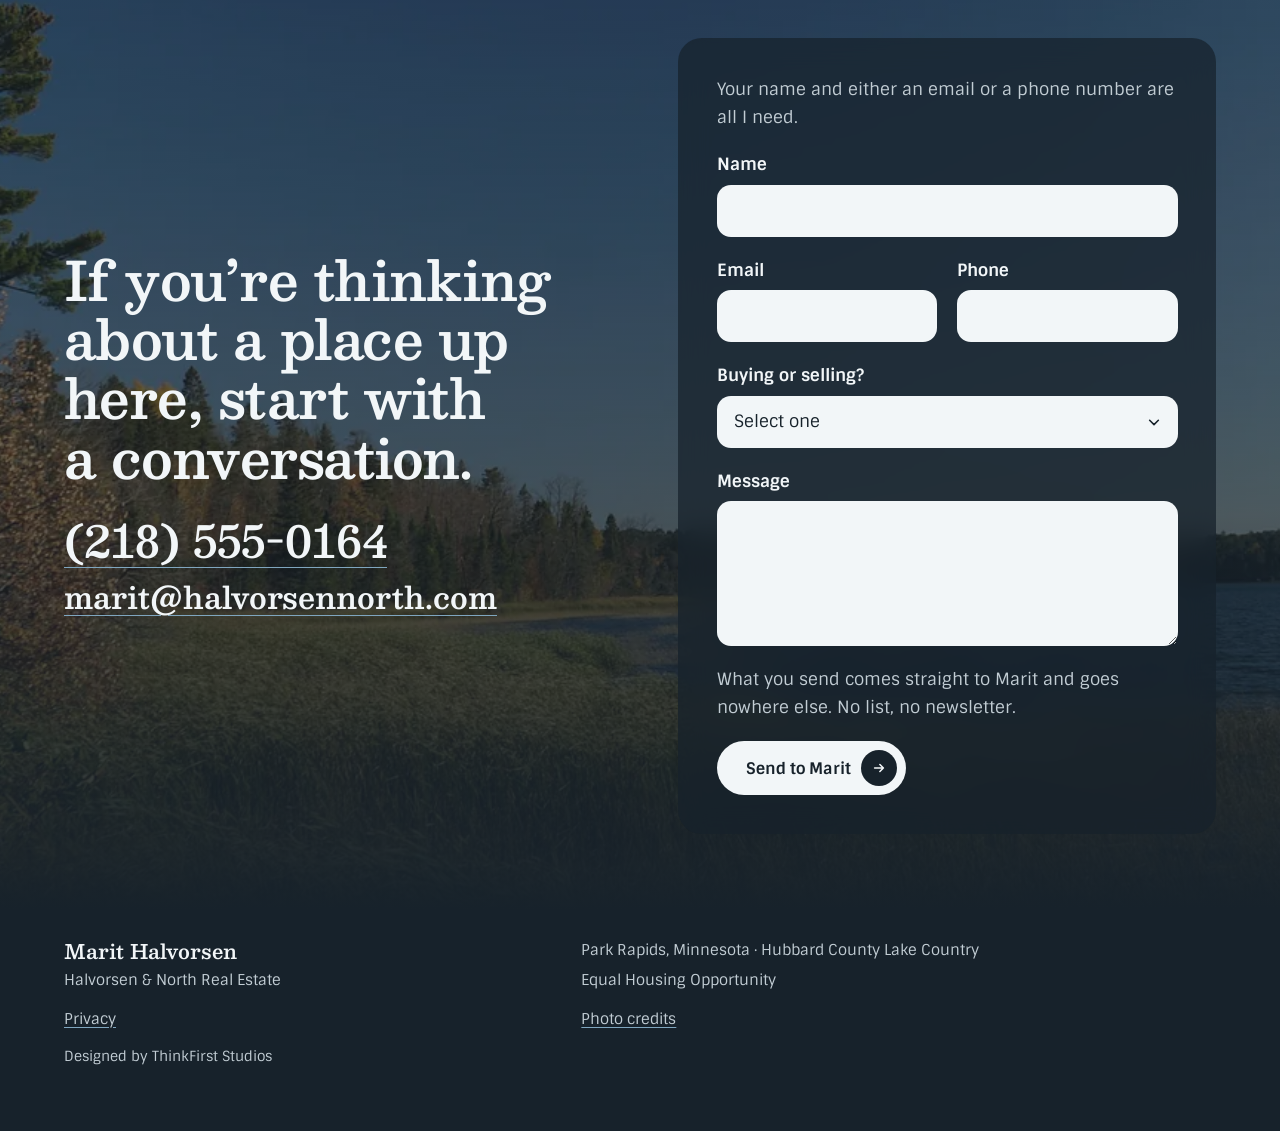
==== commit b4e191a3: "Make the hero say real estate Co-Authored-By: Claude Opus 5.5 <noreply@anthropic.com>" ====
--- a/index.html
+++ b/index.html
@@ -16,7 +16,7 @@
   <meta property="og:image" content="https://halvorsennorth.com/assets/og-card.jpg">
   <meta name="twitter:card" content="summary_large_image">
 
-  <link rel="stylesheet" href="styles.css?v=19">
+  <link rel="stylesheet" href="styles.css?v=20">
   <script>document.documentElement.classList.add('js');</script>
 
   <script type="application/ld+json">
@@ -55,21 +55,21 @@
   <main id="main">
 
     <section class="hero" id="top">
-      <img class="hero__photo" src="assets/photos/hero-main-avenue-1600.webp"
-           srcset="assets/photos/hero-main-avenue-1000.webp 1000w, assets/photos/hero-main-avenue-1600.webp 1600w, assets/photos/hero-main-avenue-1984.webp 1984w"
-           sizes="(max-width: 800px) 240vw, 100vw" width="1984" height="1240" fetchpriority="high"
-           alt="Looking down Main Avenue in Park Rapids under a wide sky, with storefronts on both sides and the street running away to the trees.">
+      <img class="hero__photo" src="assets/photos/hero-fishhook-1600.webp"
+           srcset="assets/photos/hero-fishhook-1000.webp 1000w, assets/photos/hero-fishhook-1600.webp 1600w, assets/photos/hero-fishhook-2400.webp 2400w"
+           sizes="(max-width: 800px) 240vw, 100vw" width="2400" height="1600" fetchpriority="high"
+           alt="Fishhook Lake on a clear summer day, with reeds along the shore, flat blue water and a line of trees across the lake.">
       <div class="hero__top wrap">
-        <h1 class="hero__name"><span class="hero__word"><span>Marit</span></span> <span class="hero__word"><span>Halvorsen</span></span></h1>
-        <p class="hero__place">Park Rapids, Minnesota · Hubbard County Lake Country</p>
-        <p class="hero__line">Lake property, cabins and year-round homes across the Hubbard County lakes, bought and sold at the pace the place actually moves.</p>
+        <p class="hero__place">Marit Halvorsen · Real Estate</p>
+        <h1 class="hero__name"><span class="hero__word"><span>Lake homes and cabins</span></span> <span class="hero__word"><span>in Park Rapids, Minnesota</span></span></h1>
+        <p class="hero__line">Buying or selling across the Hubbard County lakes, at the pace the place actually moves.</p>
         <p class="hero__actions">
-          <a class="btn btn--light" href="#contact">Get in touch<span class="btn__arrow" aria-hidden="true"><svg viewBox="0 0 16 16" width="14" height="14" fill="none" stroke="currentColor" stroke-width="1.8" stroke-linecap="round" stroke-linejoin="round"><path d="M3 8h10M9 4l4 4-4 4"/></svg></span></a>
-          <a class="btn btn--ghost" href="#about">How I work</a>
+          <a class="btn btn--light" href="#buying-selling">I’m buying<span class="btn__arrow" aria-hidden="true"><svg viewBox="0 0 16 16" width="14" height="14" fill="none" stroke="currentColor" stroke-width="1.8" stroke-linecap="round" stroke-linejoin="round"><path d="M3 8h10M9 4l4 4-4 4"/></svg></span></a>
+          <a class="btn btn--ghost" href="#buying-selling">I’m selling</a>
         </p>
       </div>
       <div class="hero__foot">
-        <p class="hero__caption wrap">Main Avenue, downtown Park Rapids.</p>
+        <p class="hero__caption wrap">Fishhook Lake, Park Rapids.</p>
       </div>
     </section>
 
@@ -198,17 +198,17 @@
 
     <section class="band--deep lake" id="lake-country" aria-labelledby="lake-title">
       <div class="vista">
-        <img class="vista__photo" src="assets/photos/fishhook-lake-1600.webp"
-             srcset="assets/photos/fishhook-lake-1000.webp 1000w, assets/photos/fishhook-lake-1600.webp 1600w, assets/photos/fishhook-lake-2400.webp 2400w"
+        <img class="vista__photo" src="assets/photos/vista-desoto-1600.webp"
+             srcset="assets/photos/vista-desoto-1000.webp 1000w, assets/photos/vista-desoto-1600.webp 1600w, assets/photos/vista-desoto-2400.webp 2400w"
              sizes="100vw" width="2400" height="1200" loading="lazy" decoding="async"
-             alt="Fishhook Lake on a clear summer day, with reeds along the shore and flat blue water.">
+             alt="A still backwater reflecting birch and autumn color under a clear sky, framed by dark branches.">
         <div class="vista__scrim" aria-hidden="true"></div>
         <div class="vista__top wrap" data-rise-group>
           <h2 id="lake-title" data-rise>The lake country</h2>
           <p data-rise>Park Rapids sits in the pine and birch of Hubbard County, with lakes on every side of it and four hard seasons to get through. This is what the place is like.</p>
         </div>
         <div class="vista__foot">
-          <p class="vista__cap wrap">Fishhook Lake in July.</p>
+          <p class="vista__cap wrap">The DeSoto Trail at Itasca State Park in October.</p>
         </div>
       </div>
 
@@ -436,9 +436,9 @@
           <summary>Photo credits</summary>
           <p>Photographs cropped and color-adjusted from the originals. The home photographs are stock from Pexels.</p>
           <ul>
-            <li><a href="https://commons.wikimedia.org/wiki/File:Main_Avenue,_Park_Rapids,_Minnesota.jpg">Main Avenue, downtown Park Rapids</a>, Myotus, <a href="https://creativecommons.org/licenses/by/4.0/">CC BY 4.0</a></li>
+            <li><a href="https://commons.wikimedia.org/wiki/File:DeSoto_Trail_-_52422120568.jpg">The DeSoto Trail at Itasca State Park</a>, Crown Star Images, <a href="https://creativecommons.org/licenses/by/2.0/">CC BY 2.0</a></li>
             <li><a href="https://commons.wikimedia.org/wiki/File:Red_Bridge_Park,_city_of_Park_Rapids,_Minnesota.jpg">Red Bridge Park, Park Rapids</a>, Richard N Horne, <a href="https://creativecommons.org/licenses/by-sa/4.0/">CC BY-SA 4.0</a></li>
-            <li><a href="https://commons.wikimedia.org/wiki/File:Fishhook_Lake,_Hubbard_County,_Minnesota.jpg">Fishhook Lake in July</a>, Richard N Horne, <a href="https://creativecommons.org/licenses/by-sa/4.0/">CC BY-SA 4.0</a></li>
+            <li><a href="https://commons.wikimedia.org/wiki/File:Fishhook_Lake,_Hubbard_County,_Minnesota.jpg">Fishhook Lake, Park Rapids</a>, Richard N Horne, <a href="https://creativecommons.org/licenses/by-sa/4.0/">CC BY-SA 4.0</a></li>
             <li><a href="https://commons.wikimedia.org/wiki/File:Main_Avenue_at_2nd_Street,_Park_Rapids,_Minnesota-01.jpg">Main Avenue at 2nd Street, Park Rapids</a>, Myotus, <a href="https://creativecommons.org/licenses/by/4.0/">CC BY 4.0</a></li>
             <li><a href="https://commons.wikimedia.org/wiki/File:The_Heartland_State_Trail_leaving_Park_Rapids,_Minnesota.jpg">The Heartland State Trail leaving Park Rapids</a>, Richard N Horne, <a href="https://creativecommons.org/licenses/by-sa/4.0/">CC BY-SA 4.0</a></li>
             <li><a href="https://commons.wikimedia.org/wiki/File:Headwaters_of_the_Mississippi_River_at_Itasca_State_Park.jpg">The Mississippi headwaters at Itasca State Park</a>, Robbschultz69, <a href="https://creativecommons.org/licenses/by-sa/4.0/">CC BY-SA 4.0</a></li>
@@ -461,6 +461,6 @@
     <a href="mailto:marit@halvorsennorth.com">Email</a>
   </div>
 
-  <script src="script.js?v=19"></script>
+  <script src="script.js?v=20"></script>
 </body>
 </html>
--- a/styles.css
+++ b/styles.css
@@ -275,7 +275,7 @@
   inset: 0;
   z-index: 1;
   background:
-    linear-gradient(to bottom, rgba(23, 34, 43, 0.74) 0%, rgba(23, 34, 43, 0.6) 54%, rgba(23, 34, 43, 0.16) 68%, rgba(23, 34, 43, 0.82) 82%, var(--deep) 100%);
+    linear-gradient(to bottom, rgba(23, 34, 43, 0.58) 0%, rgba(23, 34, 43, 0.5) 58%, rgba(23, 34, 43, 0.12) 72%, rgba(23, 34, 43, 0.72) 100%);
 }
 
 .hero__photo {
@@ -286,7 +286,7 @@
   max-width: none;
   height: 100%;
   object-fit: cover;
-  object-position: 50% 100%;
+  object-position: 30% 50%;
   scale: 1.03;
   translate: 0 var(--py, 0);
   animation: settle 2200ms var(--ease) both;
@@ -303,18 +303,18 @@
 }
 
 .hero__name {
-  font-size: clamp(3.25rem, 1.2rem + 9vw, 9rem);
+  font-size: clamp(2.5rem, 1.4rem + 4.6vw, 5.75rem);
   font-weight: 700;
-  line-height: 1.02;
+  line-height: 1.06;
   letter-spacing: -0.02em;
 }
 
-.hero__word { display: inline-block; overflow: hidden; vertical-align: top; padding-bottom: 0.06em; }
-.hero__word > span { display: inline-block; animation: word 1100ms var(--ease) both 150ms; }
+.hero__word { display: block; overflow: hidden; padding-bottom: 0.08em; }
+.hero__word > span { display: block; animation: word 1100ms var(--ease) both 150ms; }
 .hero__word + .hero__word > span { animation-delay: 260ms; }
 
 .hero__place {
-  margin-top: 18px;
+  margin: 0 0 16px;
   color: var(--mist);
   font-size: 0.875rem;
   font-weight: 700;
@@ -462,7 +462,7 @@
   inset: 0;
   z-index: 1;
   background:
-    radial-gradient(ellipse 66% 58% at 50% 50%, rgba(23, 34, 43, 0.6) 0%, rgba(23, 34, 43, 0.38) 60%, rgba(23, 34, 43, 0) 100%),
+    radial-gradient(ellipse 72% 60% at 50% 50%, rgba(23, 34, 43, 0.68) 0%, rgba(23, 34, 43, 0.44) 60%, rgba(23, 34, 43, 0) 100%),
     linear-gradient(to bottom, rgba(23, 34, 43, 0.5) 0%, rgba(23, 34, 43, 0.22) 40%, rgba(23, 34, 43, 0.3) 70%, var(--deep) 100%);
 }
 
@@ -657,7 +657,7 @@
 .page__body ul { margin: 0.7em 0 0; padding-left: 1.2em; }
 .page__body li + li { margin-top: 0.35em; }
 .page__lede { margin-top: 14px; max-width: 34em; color: var(--steel); font-size: clamp(1.0625rem, 1rem + 0.4vw, 1.25rem); }
-.page__photo { width: 100%; height: clamp(180px, 28vw, 380px); object-fit: cover; object-position: 50% 78%; }
+.page__photo { width: 100%; height: clamp(180px, 28vw, 380px); object-fit: cover; object-position: 30% 70%; }
 
 /* Tablet and up */
 
@@ -665,8 +665,7 @@
   .callbar { display: none; }
   body { padding-bottom: 0; }
 
-  .hero__name { font-size: min(10vw, 9rem, 21svh); }
-  .hero::after { background: linear-gradient(to bottom, rgba(23, 34, 43, 0.74) 0%, rgba(23, 34, 43, 0.64) 56%, rgba(23, 34, 43, 0.14) 74%, rgba(23, 34, 43, 0.5) 88%, var(--deep) 100%); }
+  .hero__name { font-size: min(6.2vw, 5.75rem, 13svh); }
   .hero__top { padding-bottom: 22vh; }
   .hero__caption { padding-bottom: 28px; }
 
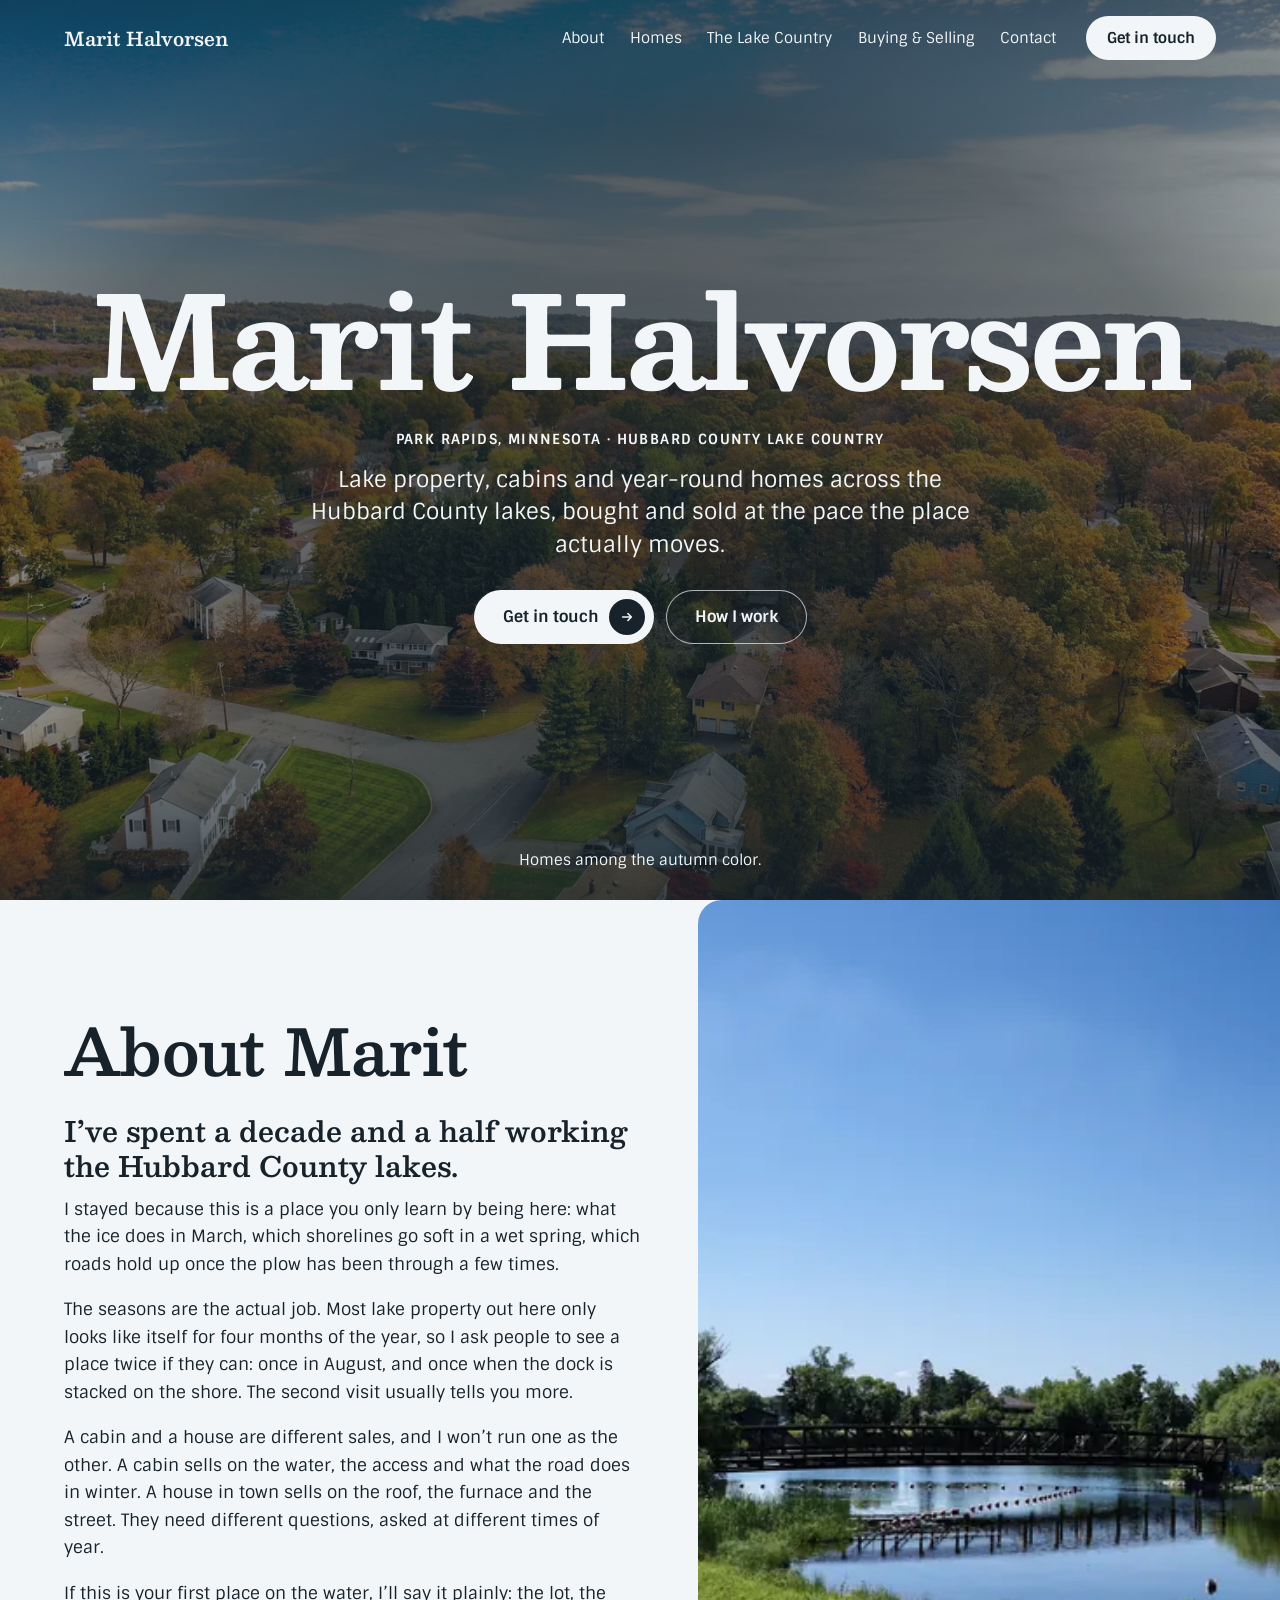
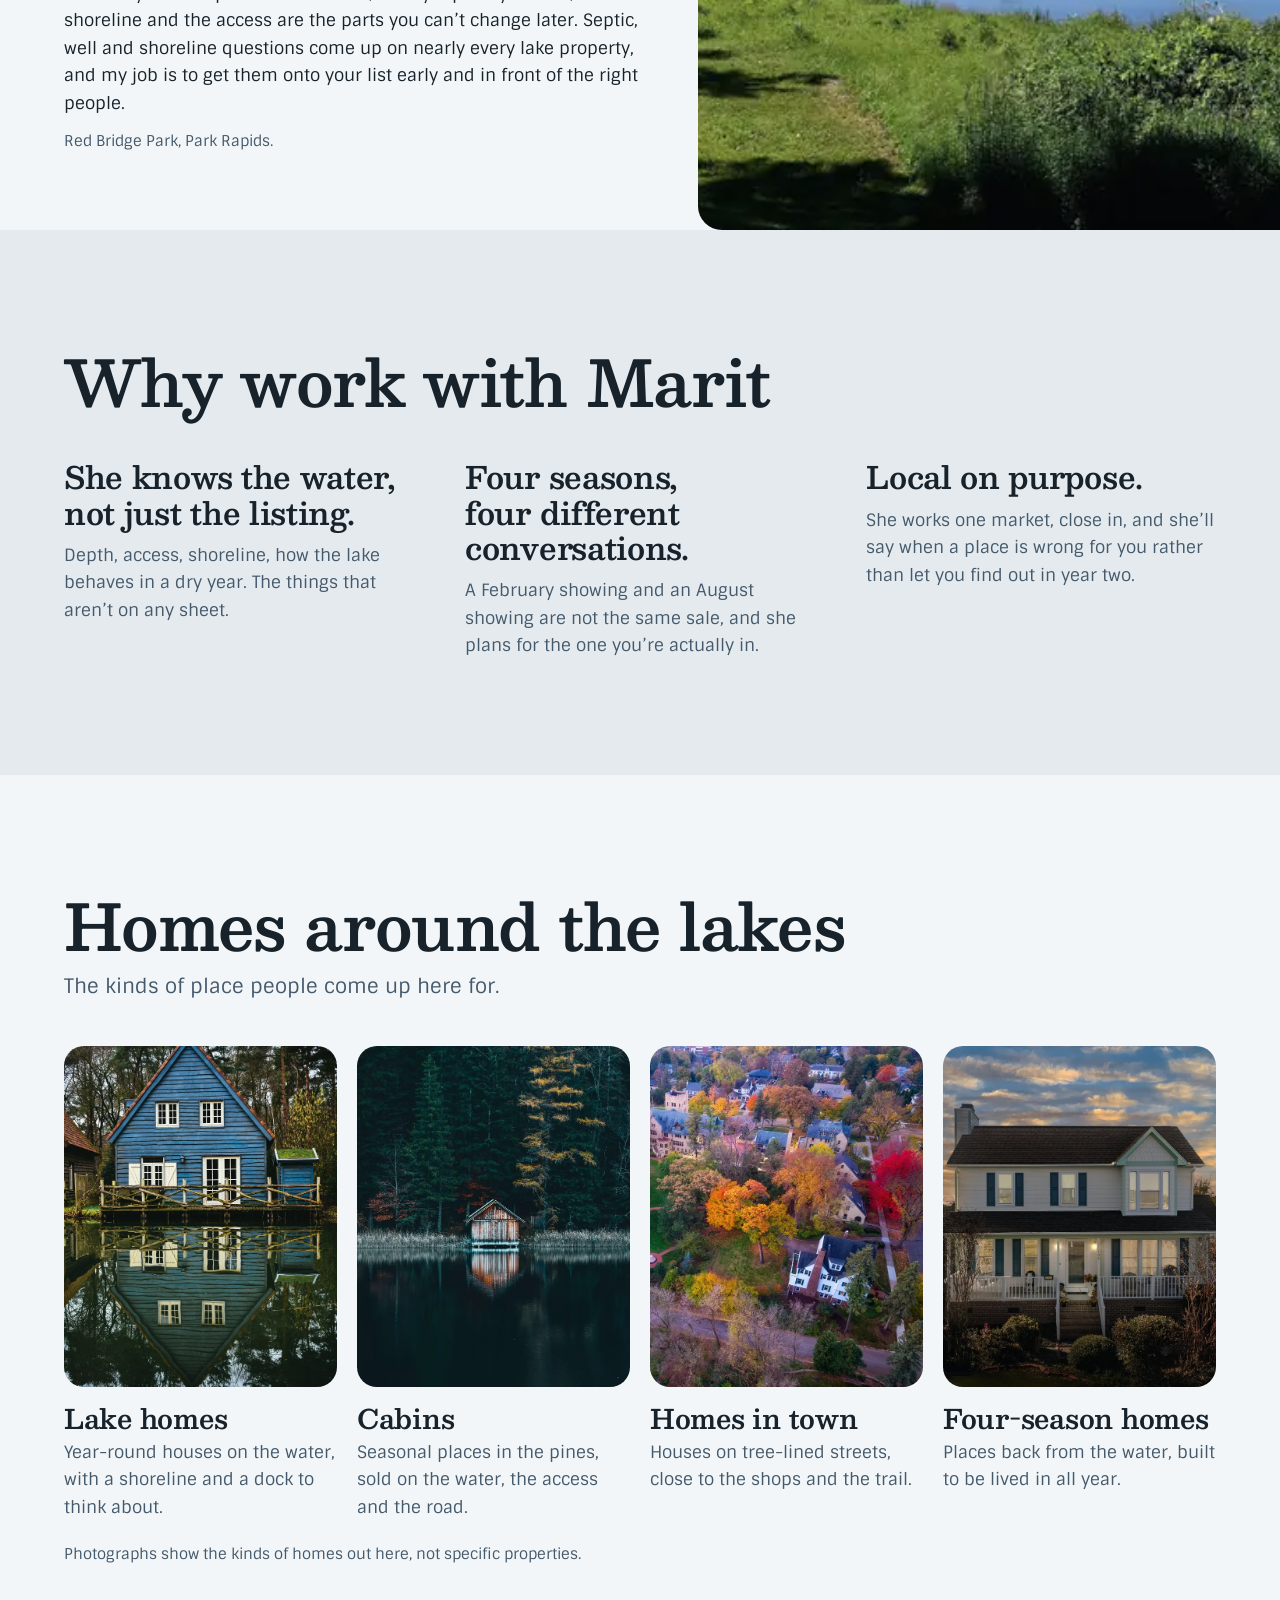
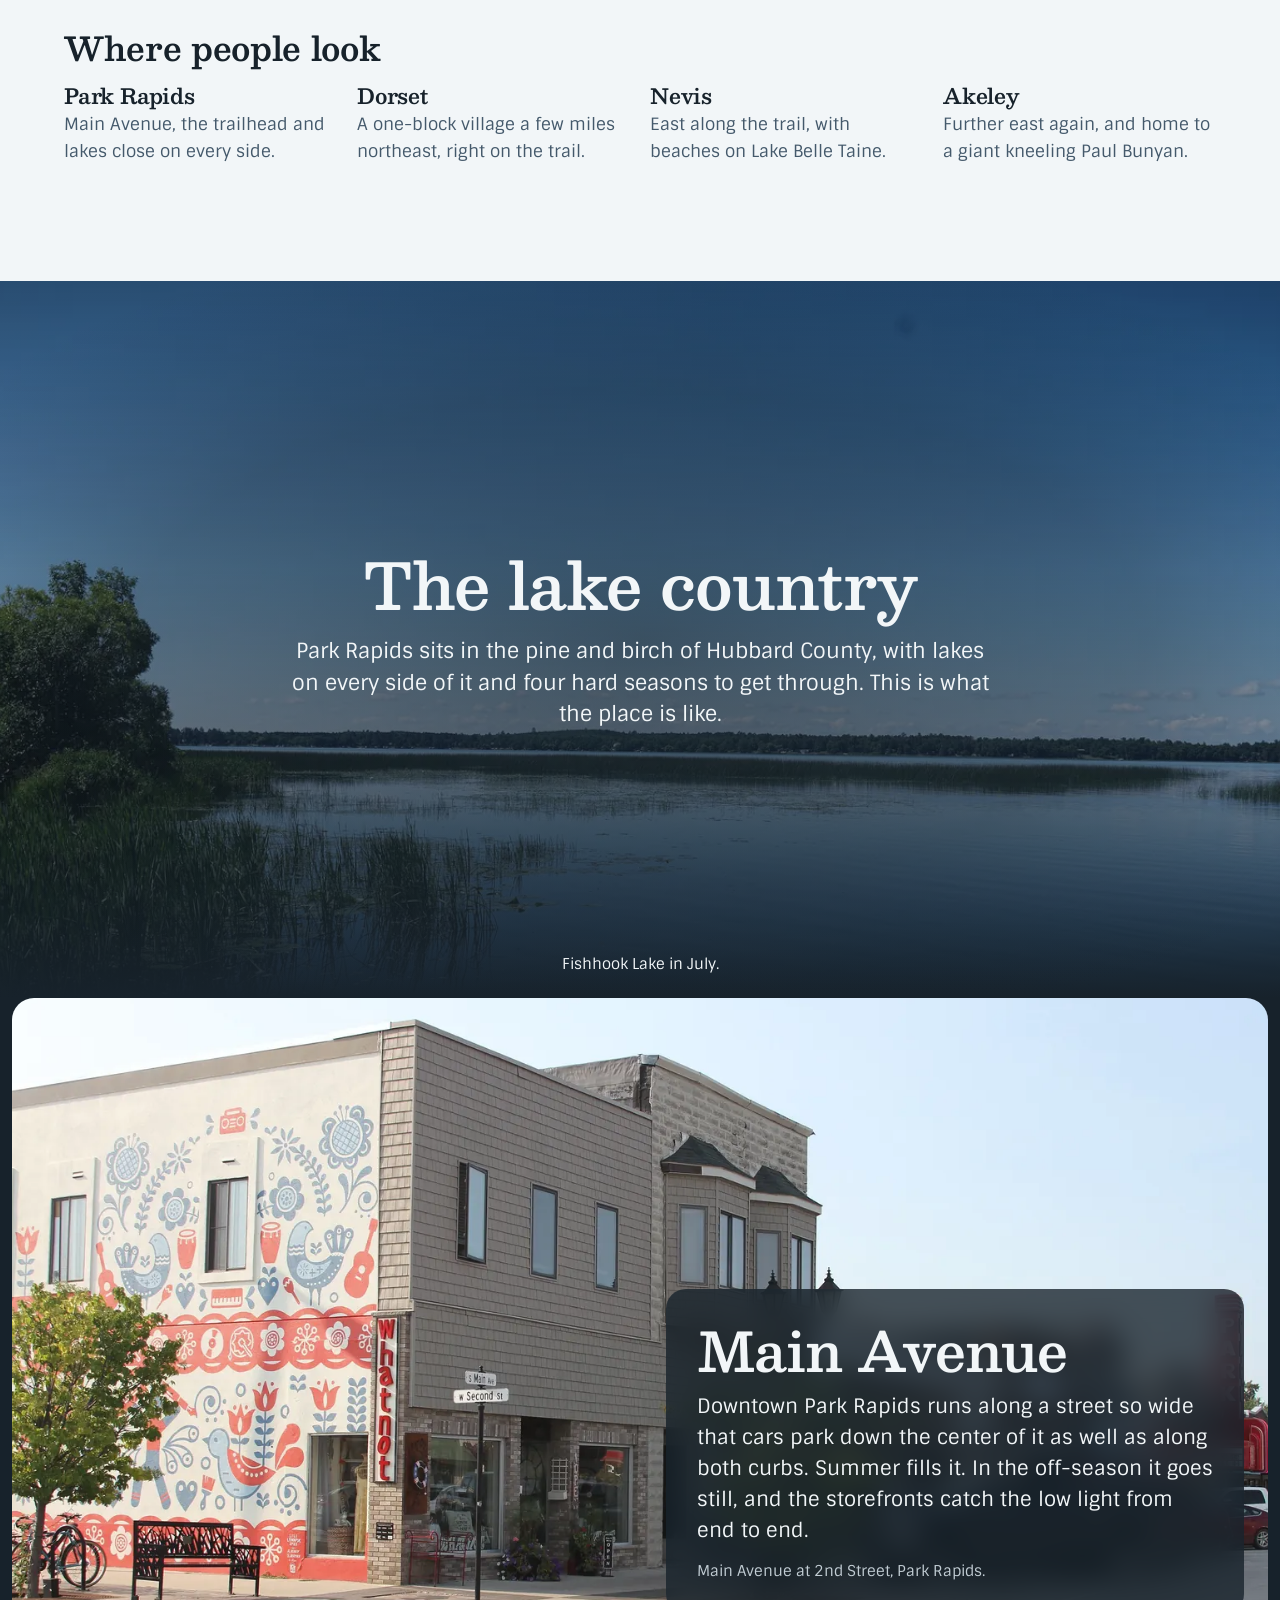
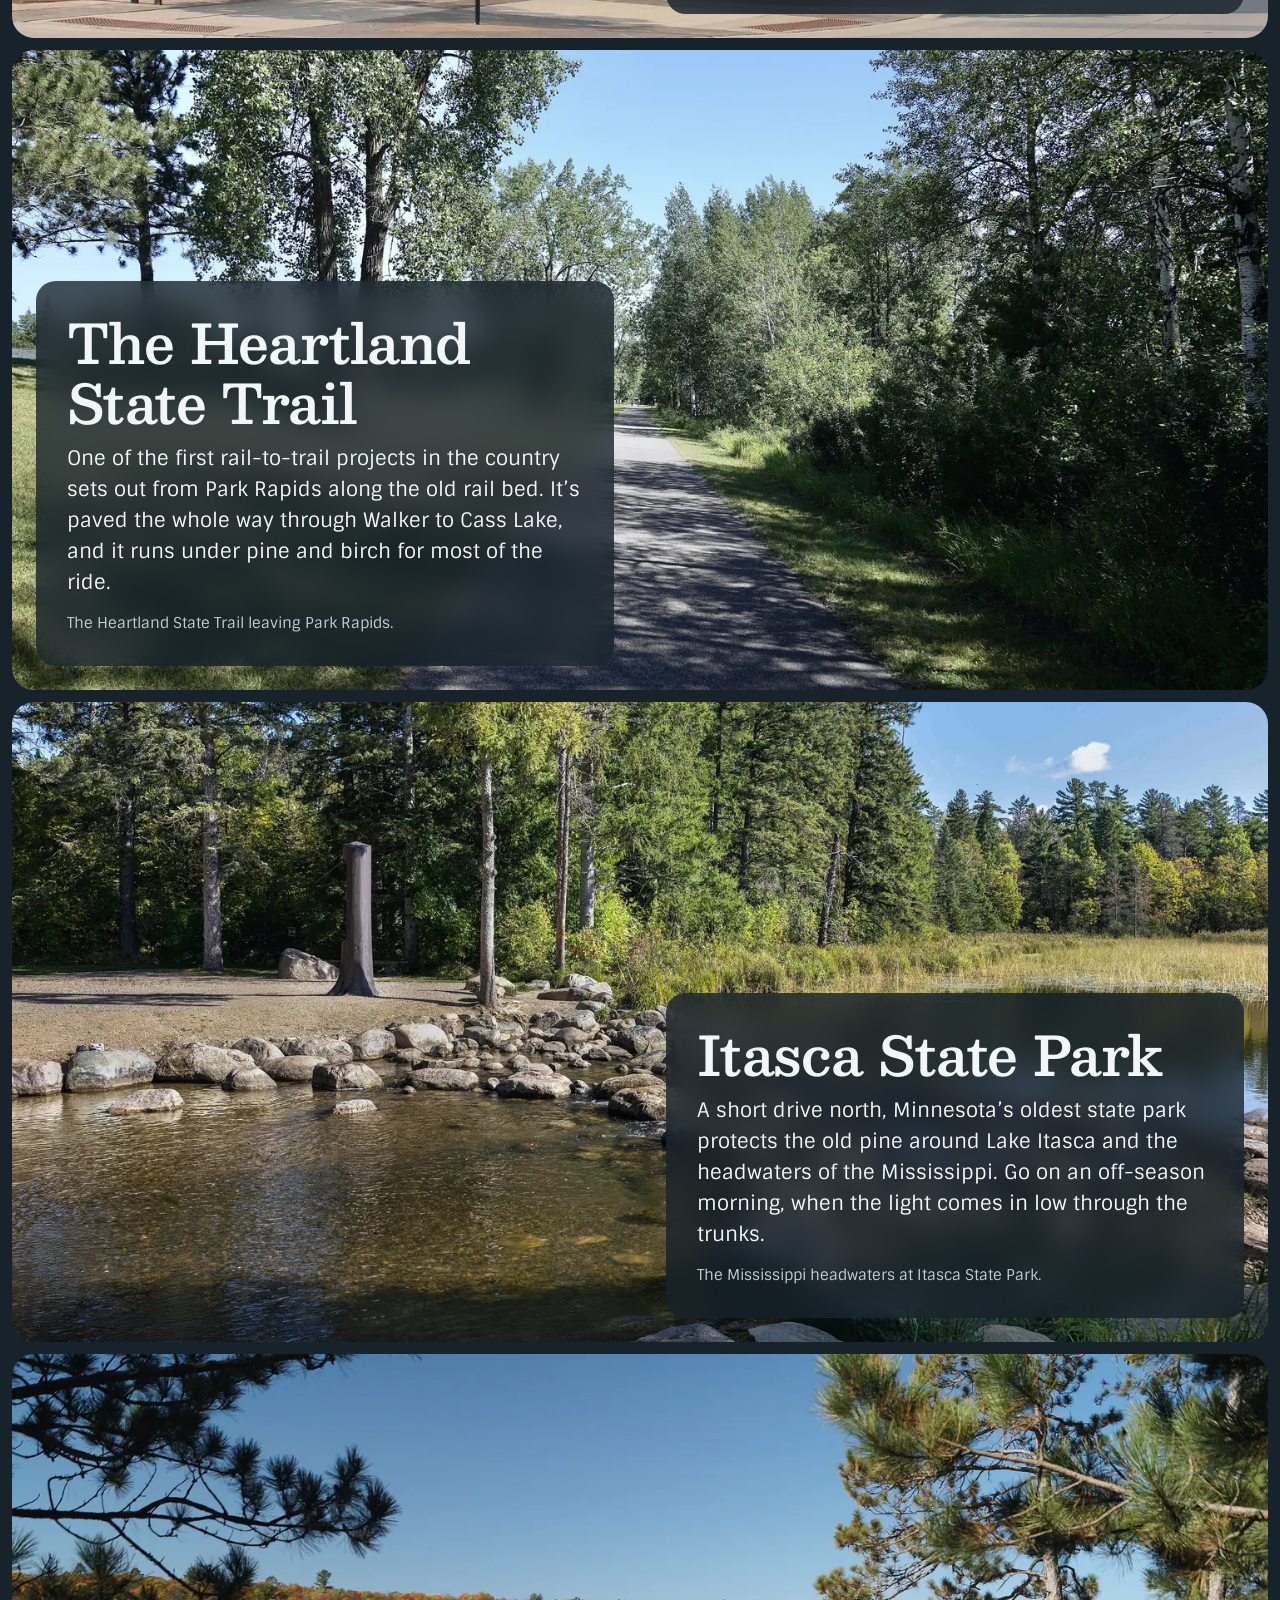
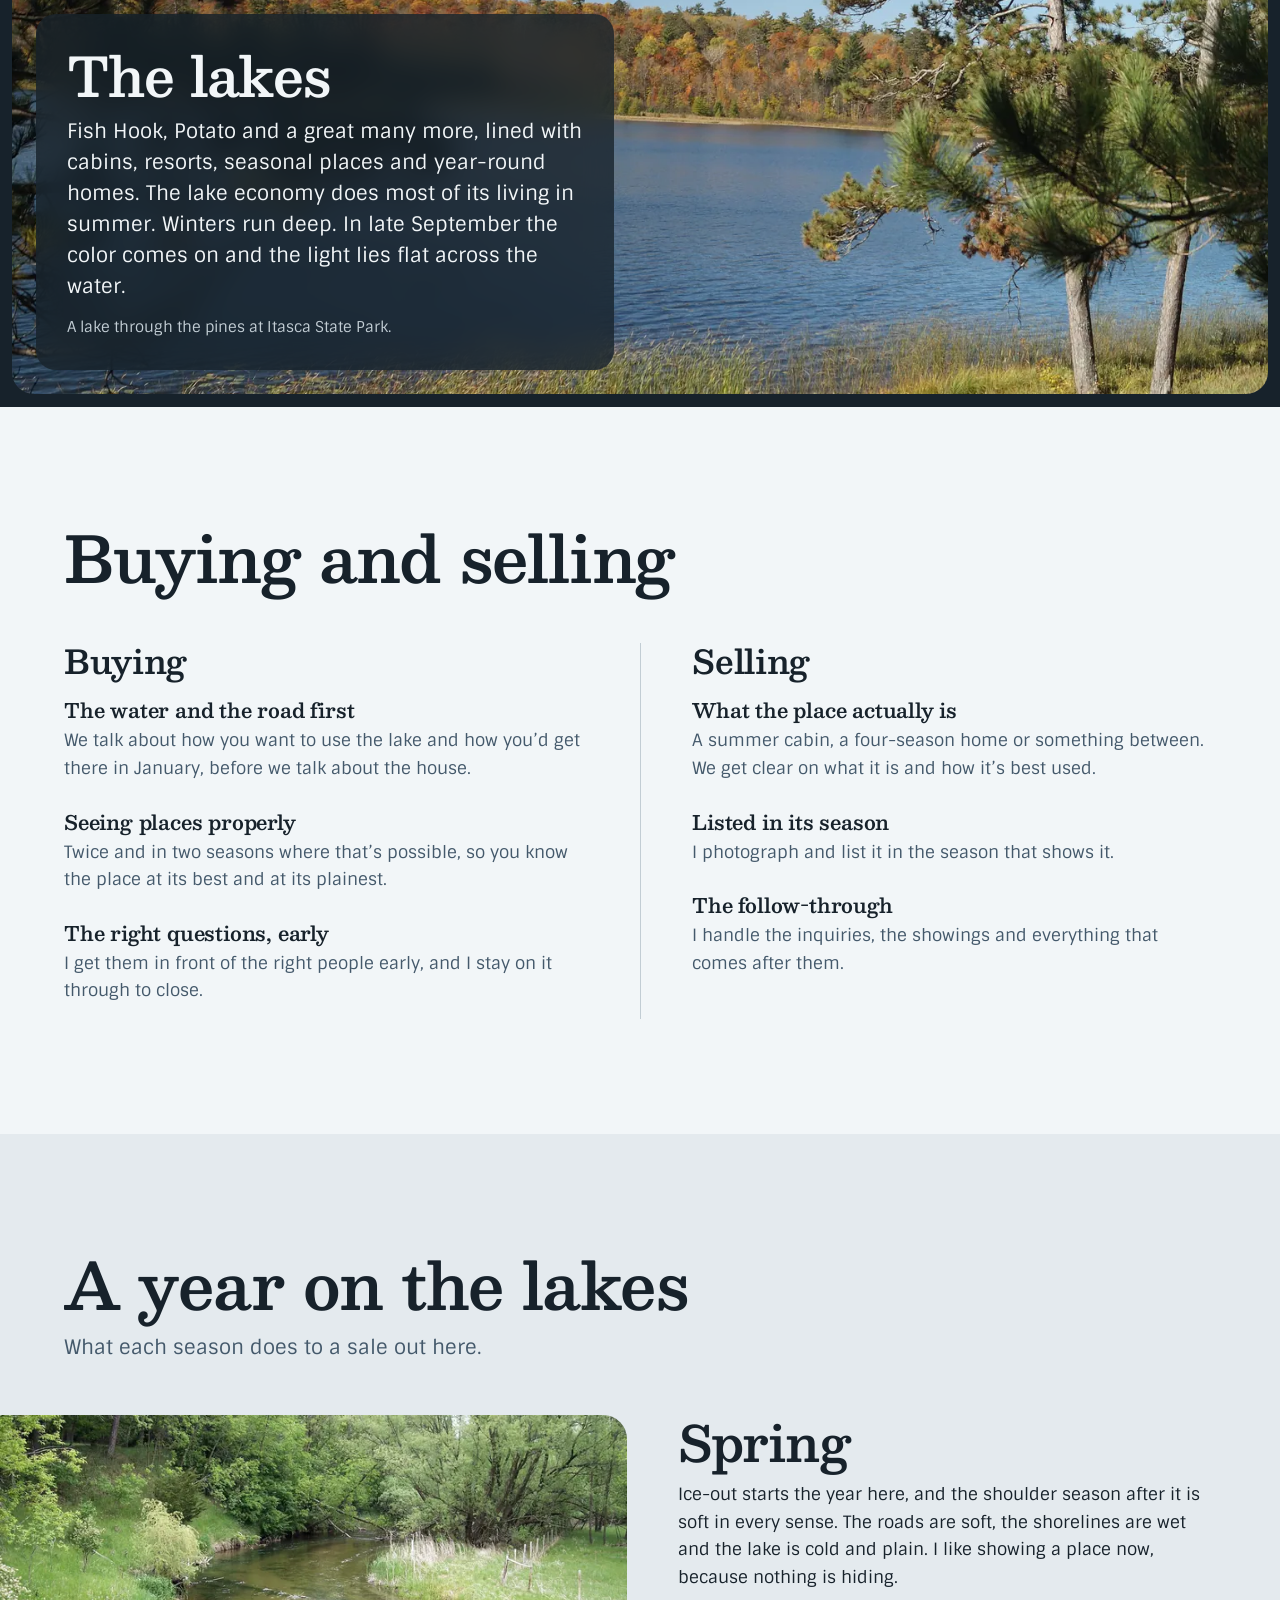
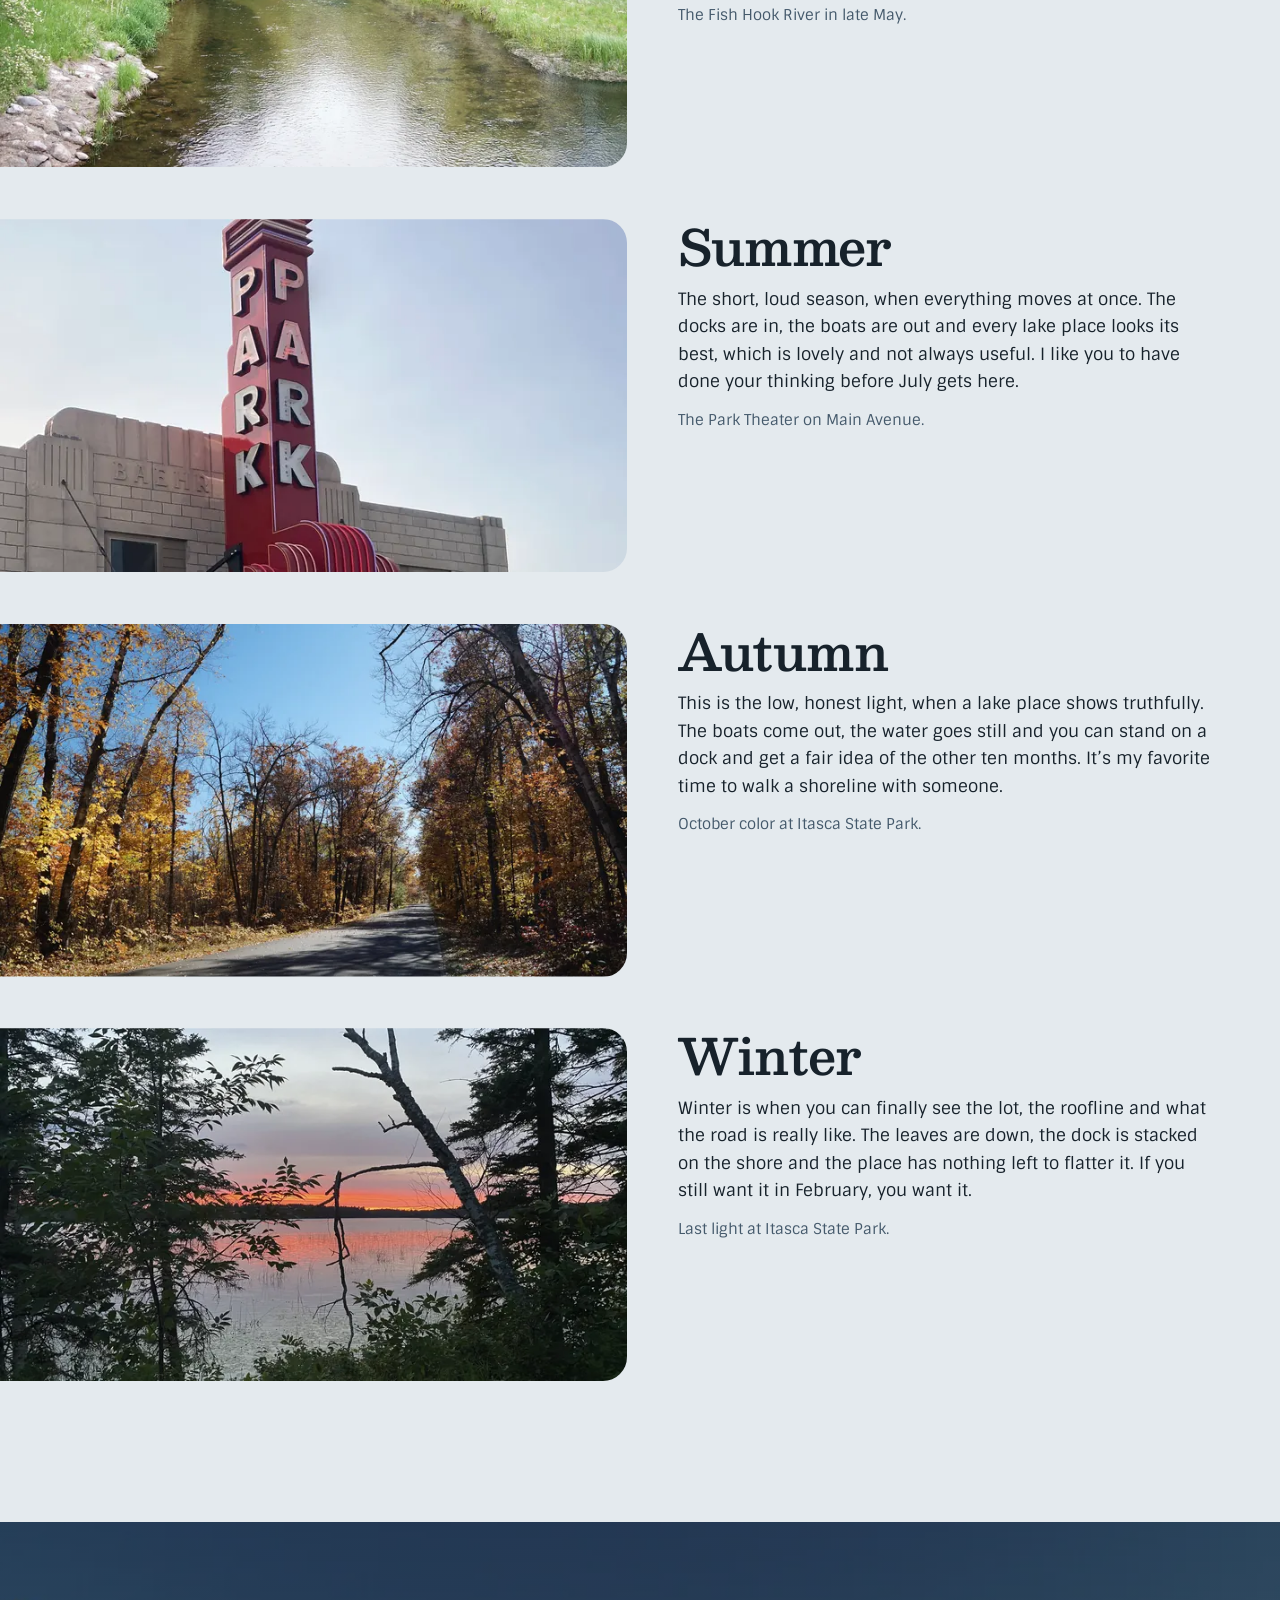
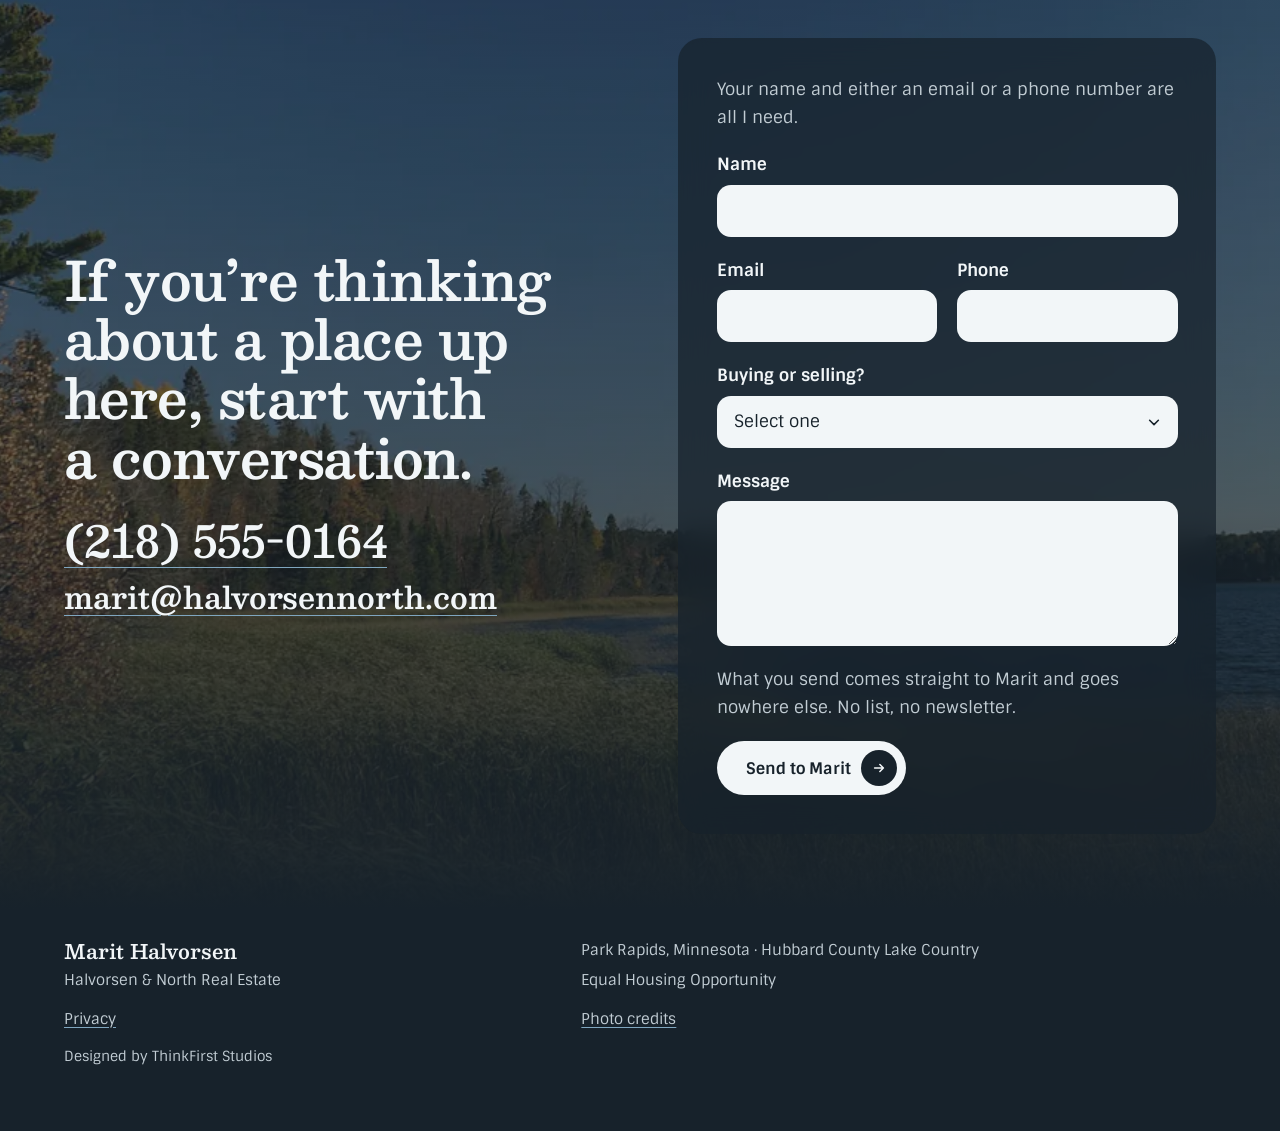
==== commit 749a4600: "Restore the neighborhood hero and original hero copy Co-Authored-By: Claude Opus 5.5 <noreply@anthro" ====
--- a/index.html
+++ b/index.html
@@ -1,4 +1,4 @@
-<!-- ThinkFirst Studios sample site. Marit Halvorsen, Halvorsen & North Real Estate, the phone number and the email address are FICTIONAL and used for demonstration only. Not a real agent, brokerage or business. No licence number, statistic or testimonial on this page is real, and none are claimed. Photographs of named places are real, Creative Commons-licensed work credited in the footer. The home photographs are royalty-free stock and are not represented as being of any specific address. -->
+<!-- ThinkFirst Studios sample site. Marit Halvorsen, Halvorsen & North Real Estate, the phone number and the email address are FICTIONAL and used for demonstration only. Not a real agent, brokerage or business. No licence number, statistic or testimonial on this page is real, and none are claimed. Photographs of named places are real, Creative Commons-licensed work credited in the footer. The hero and home photographs are royalty-free stock and are not represented as being of any specific address. -->
 <!DOCTYPE html>
 <html lang="en-US">
 <head>
@@ -16,7 +16,7 @@
   <meta property="og:image" content="https://halvorsennorth.com/assets/og-card.jpg">
   <meta name="twitter:card" content="summary_large_image">
 
-  <link rel="stylesheet" href="styles.css?v=20">
+  <link rel="stylesheet" href="styles.css?v=21">
   <script>document.documentElement.classList.add('js');</script>
 
   <script type="application/ld+json">
@@ -55,21 +55,21 @@
   <main id="main">
 
     <section class="hero" id="top">
-      <img class="hero__photo" src="assets/photos/hero-fishhook-1600.webp"
-           srcset="assets/photos/hero-fishhook-1000.webp 1000w, assets/photos/hero-fishhook-1600.webp 1600w, assets/photos/hero-fishhook-2400.webp 2400w"
-           sizes="(max-width: 800px) 240vw, 100vw" width="2400" height="1600" fetchpriority="high"
-           alt="Fishhook Lake on a clear summer day, with reeds along the shore, flat blue water and a line of trees across the lake.">
+      <img class="hero__photo" src="assets/photos/hero-neighborhood-1600.webp"
+           srcset="assets/photos/hero-neighborhood-1000.webp 1000w, assets/photos/hero-neighborhood-1600.webp 1600w, assets/photos/hero-neighborhood-2400.webp 2400w"
+           sizes="(max-width: 800px) 170vw, 100vw" width="2400" height="1800" fetchpriority="high"
+           alt="Looking across a neighborhood of houses and curving streets among orange and gold trees, with low hills and a wide sky beyond.">
       <div class="hero__top wrap">
-        <p class="hero__place">Marit Halvorsen · Real Estate</p>
-        <h1 class="hero__name"><span class="hero__word"><span>Lake homes and cabins</span></span> <span class="hero__word"><span>in Park Rapids, Minnesota</span></span></h1>
-        <p class="hero__line">Buying or selling across the Hubbard County lakes, at the pace the place actually moves.</p>
+        <h1 class="hero__name"><span class="hero__word"><span>Marit</span></span> <span class="hero__word"><span>Halvorsen</span></span></h1>
+        <p class="hero__place">Park Rapids, Minnesota · Hubbard County Lake Country</p>
+        <p class="hero__line">Lake property, cabins and year-round homes across the Hubbard County lakes, bought and sold at the pace the place actually moves.</p>
         <p class="hero__actions">
-          <a class="btn btn--light" href="#buying-selling">I’m buying<span class="btn__arrow" aria-hidden="true"><svg viewBox="0 0 16 16" width="14" height="14" fill="none" stroke="currentColor" stroke-width="1.8" stroke-linecap="round" stroke-linejoin="round"><path d="M3 8h10M9 4l4 4-4 4"/></svg></span></a>
-          <a class="btn btn--ghost" href="#buying-selling">I’m selling</a>
+          <a class="btn btn--light" href="#contact">Get in touch<span class="btn__arrow" aria-hidden="true"><svg viewBox="0 0 16 16" width="14" height="14" fill="none" stroke="currentColor" stroke-width="1.8" stroke-linecap="round" stroke-linejoin="round"><path d="M3 8h10M9 4l4 4-4 4"/></svg></span></a>
+          <a class="btn btn--ghost" href="#about">How I work</a>
         </p>
       </div>
       <div class="hero__foot">
-        <p class="hero__caption wrap">Fishhook Lake, Park Rapids.</p>
+        <p class="hero__caption wrap">Homes among the autumn color.</p>
       </div>
     </section>
 
@@ -198,17 +198,17 @@
 
     <section class="band--deep lake" id="lake-country" aria-labelledby="lake-title">
       <div class="vista">
-        <img class="vista__photo" src="assets/photos/vista-desoto-1600.webp"
-             srcset="assets/photos/vista-desoto-1000.webp 1000w, assets/photos/vista-desoto-1600.webp 1600w, assets/photos/vista-desoto-2400.webp 2400w"
+        <img class="vista__photo" src="assets/photos/fishhook-lake-1600.webp"
+             srcset="assets/photos/fishhook-lake-1000.webp 1000w, assets/photos/fishhook-lake-1600.webp 1600w, assets/photos/fishhook-lake-2400.webp 2400w"
              sizes="100vw" width="2400" height="1200" loading="lazy" decoding="async"
-             alt="A still backwater reflecting birch and autumn color under a clear sky, framed by dark branches.">
+             alt="Fishhook Lake on a clear summer day, with reeds along the shore and flat blue water.">
         <div class="vista__scrim" aria-hidden="true"></div>
         <div class="vista__top wrap" data-rise-group>
           <h2 id="lake-title" data-rise>The lake country</h2>
           <p data-rise>Park Rapids sits in the pine and birch of Hubbard County, with lakes on every side of it and four hard seasons to get through. This is what the place is like.</p>
         </div>
         <div class="vista__foot">
-          <p class="vista__cap wrap">The DeSoto Trail at Itasca State Park in October.</p>
+          <p class="vista__cap wrap">Fishhook Lake in July.</p>
         </div>
       </div>
 
@@ -434,11 +434,10 @@
         <p><a class="link--ice" href="privacy.html">Privacy</a></p>
         <details class="credits">
           <summary>Photo credits</summary>
-          <p>Photographs cropped and color-adjusted from the originals. The home photographs are stock from Pexels.</p>
+          <p>Photographs cropped and color-adjusted from the originals. The main photograph and the home photographs are stock from Pexels.</p>
           <ul>
-            <li><a href="https://commons.wikimedia.org/wiki/File:DeSoto_Trail_-_52422120568.jpg">The DeSoto Trail at Itasca State Park</a>, Crown Star Images, <a href="https://creativecommons.org/licenses/by/2.0/">CC BY 2.0</a></li>
             <li><a href="https://commons.wikimedia.org/wiki/File:Red_Bridge_Park,_city_of_Park_Rapids,_Minnesota.jpg">Red Bridge Park, Park Rapids</a>, Richard N Horne, <a href="https://creativecommons.org/licenses/by-sa/4.0/">CC BY-SA 4.0</a></li>
-            <li><a href="https://commons.wikimedia.org/wiki/File:Fishhook_Lake,_Hubbard_County,_Minnesota.jpg">Fishhook Lake, Park Rapids</a>, Richard N Horne, <a href="https://creativecommons.org/licenses/by-sa/4.0/">CC BY-SA 4.0</a></li>
+            <li><a href="https://commons.wikimedia.org/wiki/File:Fishhook_Lake,_Hubbard_County,_Minnesota.jpg">Fishhook Lake in July</a>, Richard N Horne, <a href="https://creativecommons.org/licenses/by-sa/4.0/">CC BY-SA 4.0</a></li>
             <li><a href="https://commons.wikimedia.org/wiki/File:Main_Avenue_at_2nd_Street,_Park_Rapids,_Minnesota-01.jpg">Main Avenue at 2nd Street, Park Rapids</a>, Myotus, <a href="https://creativecommons.org/licenses/by/4.0/">CC BY 4.0</a></li>
             <li><a href="https://commons.wikimedia.org/wiki/File:The_Heartland_State_Trail_leaving_Park_Rapids,_Minnesota.jpg">The Heartland State Trail leaving Park Rapids</a>, Richard N Horne, <a href="https://creativecommons.org/licenses/by-sa/4.0/">CC BY-SA 4.0</a></li>
             <li><a href="https://commons.wikimedia.org/wiki/File:Headwaters_of_the_Mississippi_River_at_Itasca_State_Park.jpg">The Mississippi headwaters at Itasca State Park</a>, Robbschultz69, <a href="https://creativecommons.org/licenses/by-sa/4.0/">CC BY-SA 4.0</a></li>
@@ -461,6 +460,6 @@
     <a href="mailto:marit@halvorsennorth.com">Email</a>
   </div>
 
-  <script src="script.js?v=20"></script>
+  <script src="script.js?v=21"></script>
 </body>
 </html>
--- a/styles.css
+++ b/styles.css
@@ -275,7 +275,8 @@
   inset: 0;
   z-index: 1;
   background:
-    linear-gradient(to bottom, rgba(23, 34, 43, 0.58) 0%, rgba(23, 34, 43, 0.5) 58%, rgba(23, 34, 43, 0.12) 72%, rgba(23, 34, 43, 0.72) 100%);
+    radial-gradient(ellipse 78% 62% at 50% 48%, rgba(23, 34, 43, 0.76) 0%, rgba(23, 34, 43, 0.58) 56%, rgba(23, 34, 43, 0) 96%),
+    linear-gradient(to bottom, rgba(23, 34, 43, 0.6) 0%, rgba(23, 34, 43, 0.08) 30%, rgba(23, 34, 43, 0.08) 70%, rgba(23, 34, 43, 0.78) 100%);
 }
 
 .hero__photo {
@@ -286,35 +287,35 @@
   max-width: none;
   height: 100%;
   object-fit: cover;
-  object-position: 30% 50%;
-  scale: 1.03;
+  object-position: 50% 72%;
+  scale: 1.1;
   translate: 0 var(--py, 0);
   animation: settle 2200ms var(--ease) both;
 }
 
-@keyframes settle { from { scale: 1.12; opacity: 0.4; } }
+@keyframes settle { from { scale: 1.2; opacity: 0.4; } }
 @keyframes word { from { transform: translateY(108%); } }
 @keyframes rise { from { opacity: 0; transform: translateY(18px); } }
 
 .hero__top {
   position: relative;
   z-index: 2;
-  padding-block: calc(var(--head-h) + 12px) 200px;
+  padding-block: calc(var(--head-h) + 12px) 136px;
 }
 
 .hero__name {
-  font-size: clamp(2.5rem, 1.4rem + 4.6vw, 5.75rem);
+  font-size: clamp(3.25rem, 1.2rem + 9vw, 9rem);
   font-weight: 700;
-  line-height: 1.06;
+  line-height: 1.02;
   letter-spacing: -0.02em;
 }
 
-.hero__word { display: block; overflow: hidden; padding-bottom: 0.08em; }
-.hero__word > span { display: block; animation: word 1100ms var(--ease) both 150ms; }
+.hero__word { display: inline-block; overflow: hidden; vertical-align: top; padding-bottom: 0.06em; }
+.hero__word > span { display: inline-block; animation: word 1100ms var(--ease) both 150ms; }
 .hero__word + .hero__word > span { animation-delay: 260ms; }
 
 .hero__place {
-  margin: 0 0 16px;
+  margin-top: 18px;
   color: var(--mist);
   font-size: 0.875rem;
   font-weight: 700;
@@ -462,7 +463,7 @@
   inset: 0;
   z-index: 1;
   background:
-    radial-gradient(ellipse 72% 60% at 50% 50%, rgba(23, 34, 43, 0.68) 0%, rgba(23, 34, 43, 0.44) 60%, rgba(23, 34, 43, 0) 100%),
+    radial-gradient(ellipse 66% 58% at 50% 50%, rgba(23, 34, 43, 0.6) 0%, rgba(23, 34, 43, 0.38) 60%, rgba(23, 34, 43, 0) 100%),
     linear-gradient(to bottom, rgba(23, 34, 43, 0.5) 0%, rgba(23, 34, 43, 0.22) 40%, rgba(23, 34, 43, 0.3) 70%, var(--deep) 100%);
 }
 
@@ -657,7 +658,7 @@
 .page__body ul { margin: 0.7em 0 0; padding-left: 1.2em; }
 .page__body li + li { margin-top: 0.35em; }
 .page__lede { margin-top: 14px; max-width: 34em; color: var(--steel); font-size: clamp(1.0625rem, 1rem + 0.4vw, 1.25rem); }
-.page__photo { width: 100%; height: clamp(180px, 28vw, 380px); object-fit: cover; object-position: 30% 70%; }
+.page__photo { width: 100%; height: clamp(180px, 28vw, 380px); object-fit: cover; object-position: 50% 62%; }
 
 /* Tablet and up */
 
@@ -665,8 +666,8 @@
   .callbar { display: none; }
   body { padding-bottom: 0; }
 
-  .hero__name { font-size: min(6.2vw, 5.75rem, 13svh); }
-  .hero__top { padding-bottom: 22vh; }
+  .hero__name { font-size: min(10vw, 9rem, 21svh); }
+  .hero__top { padding-bottom: 72px; }
   .hero__caption { padding-bottom: 28px; }
 
   .strip {
